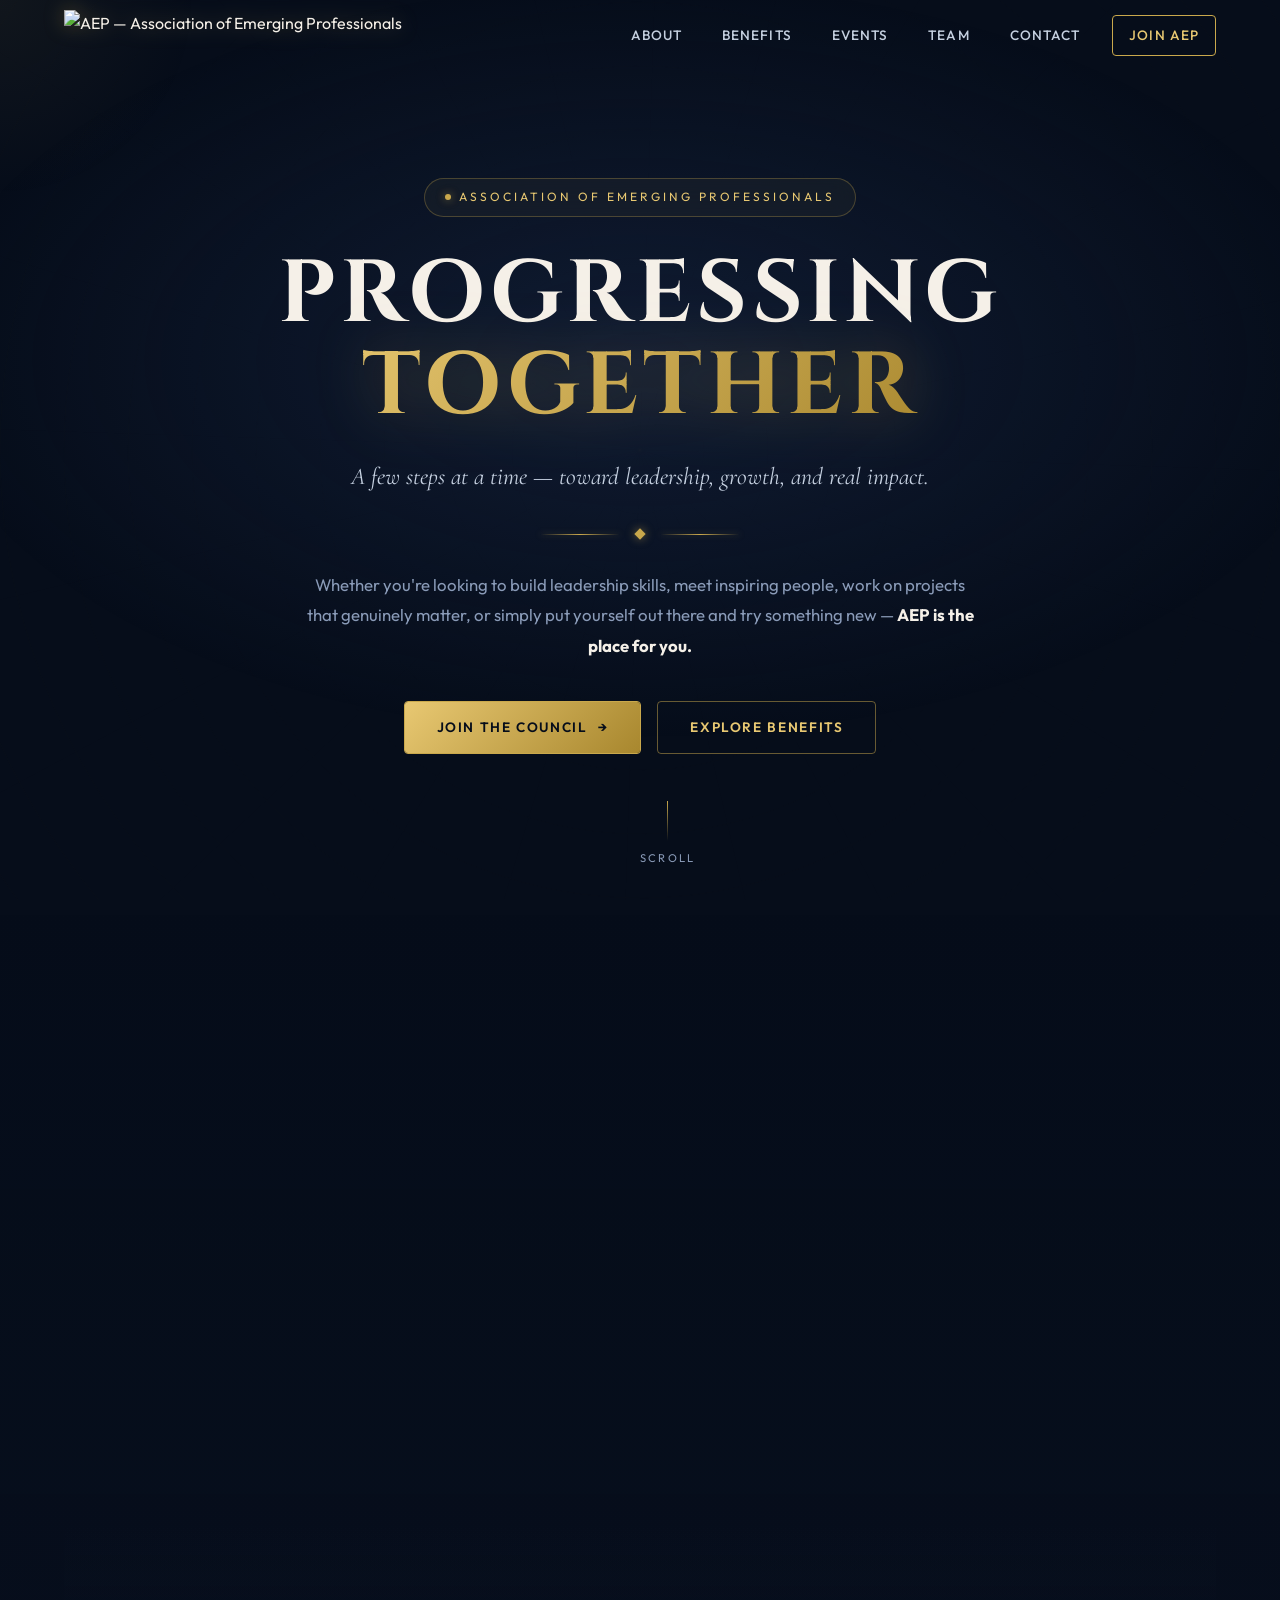
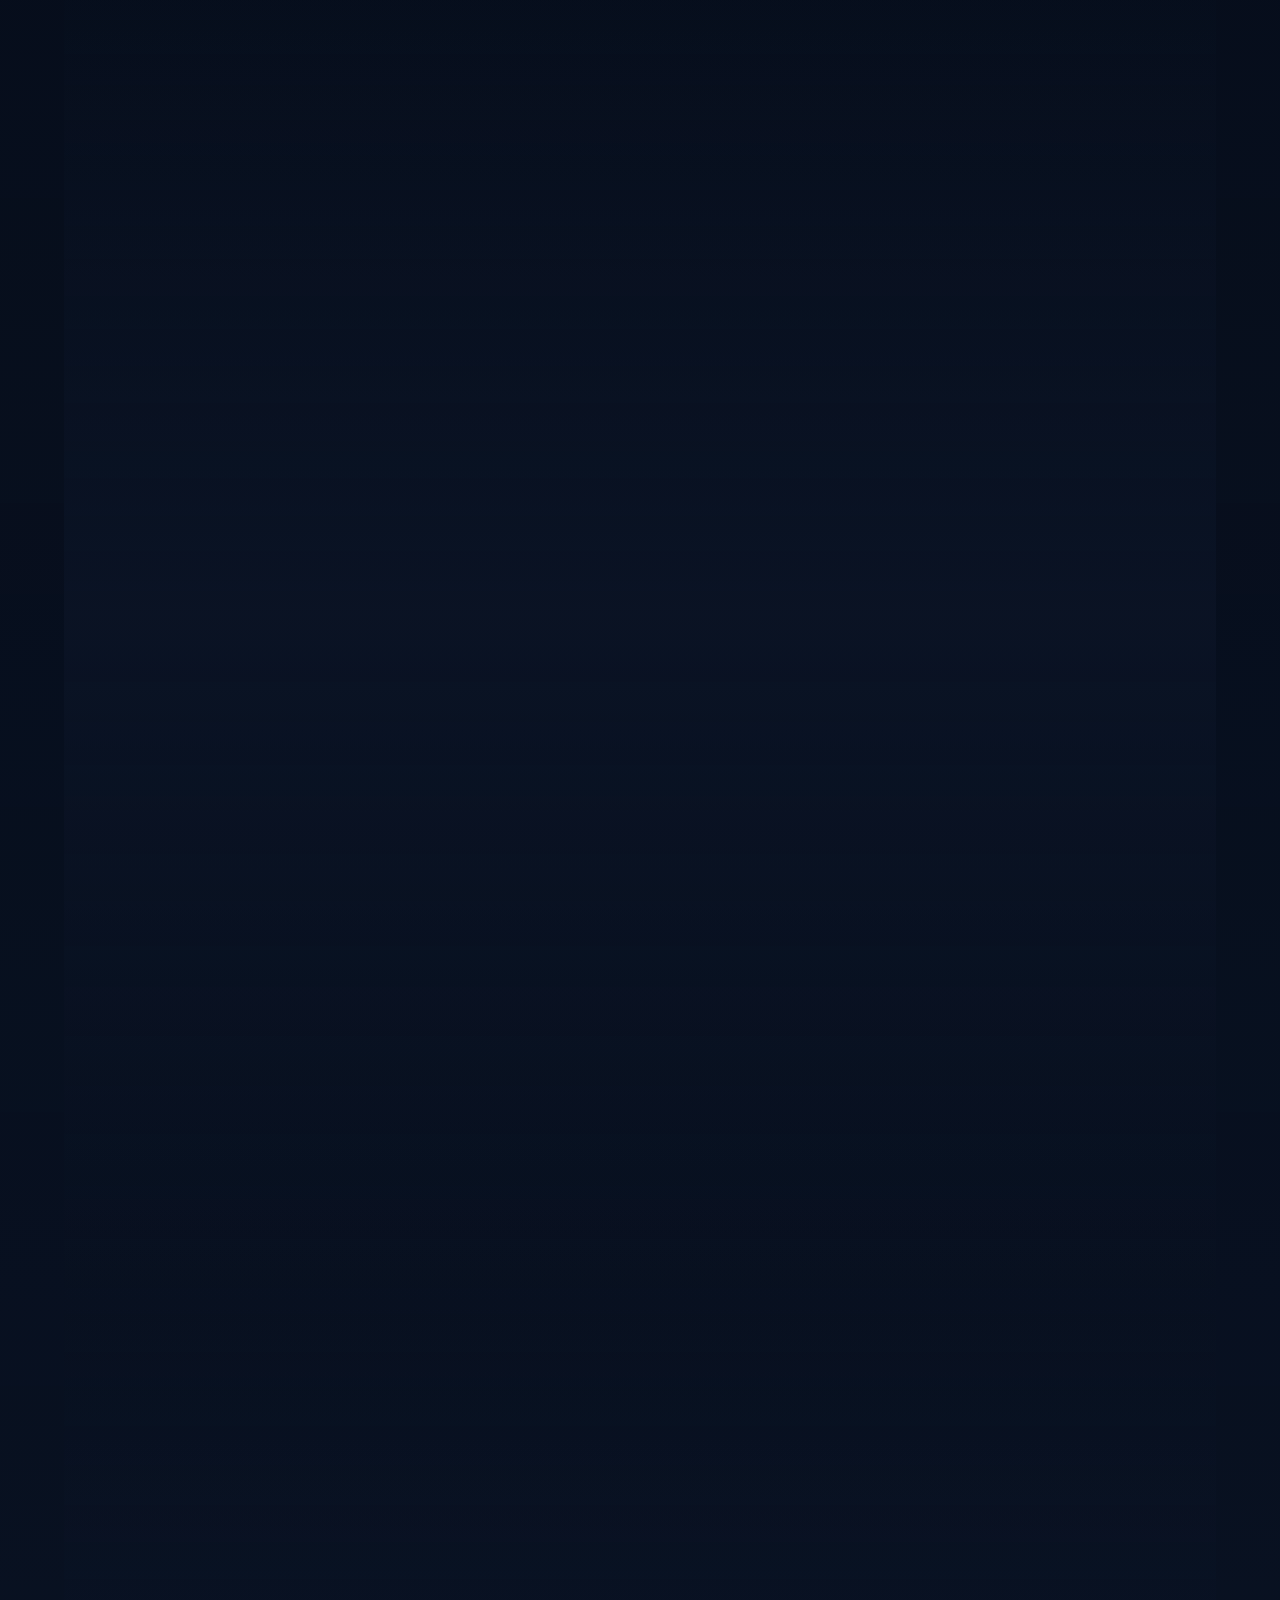
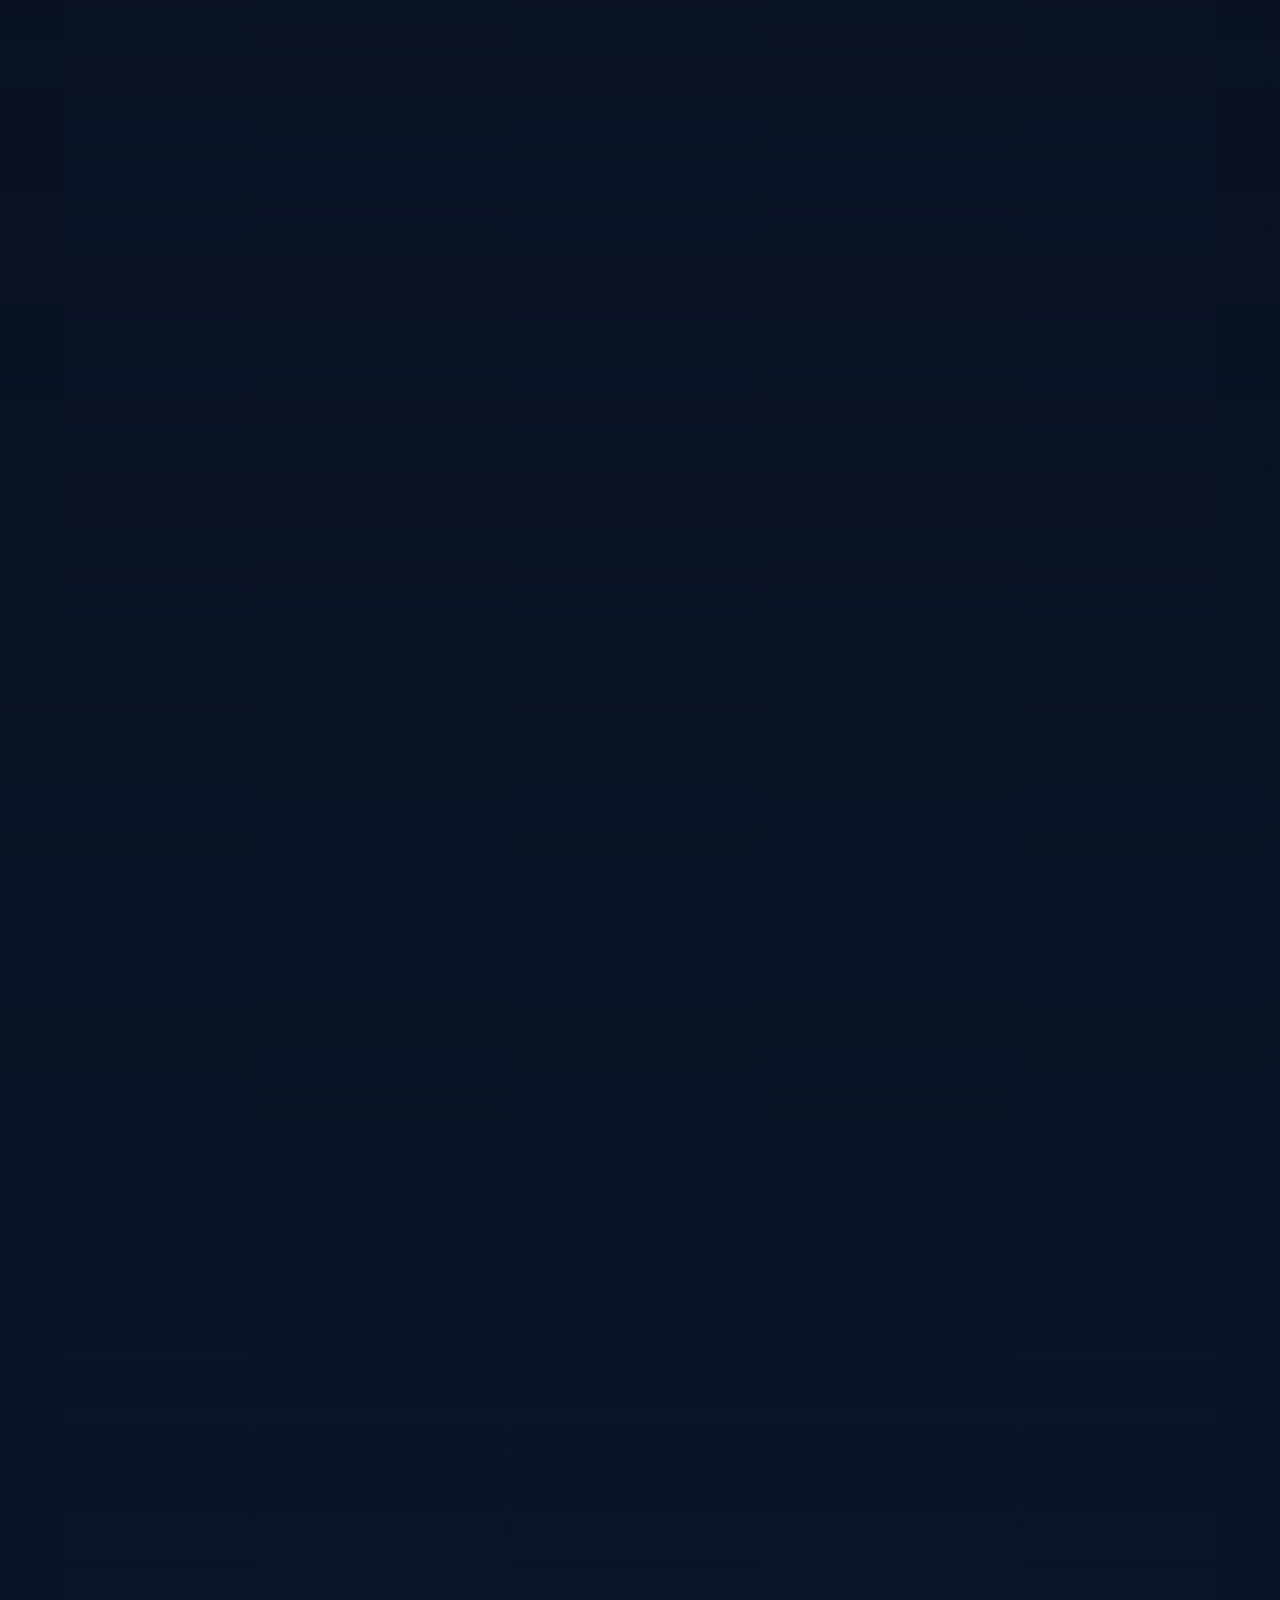
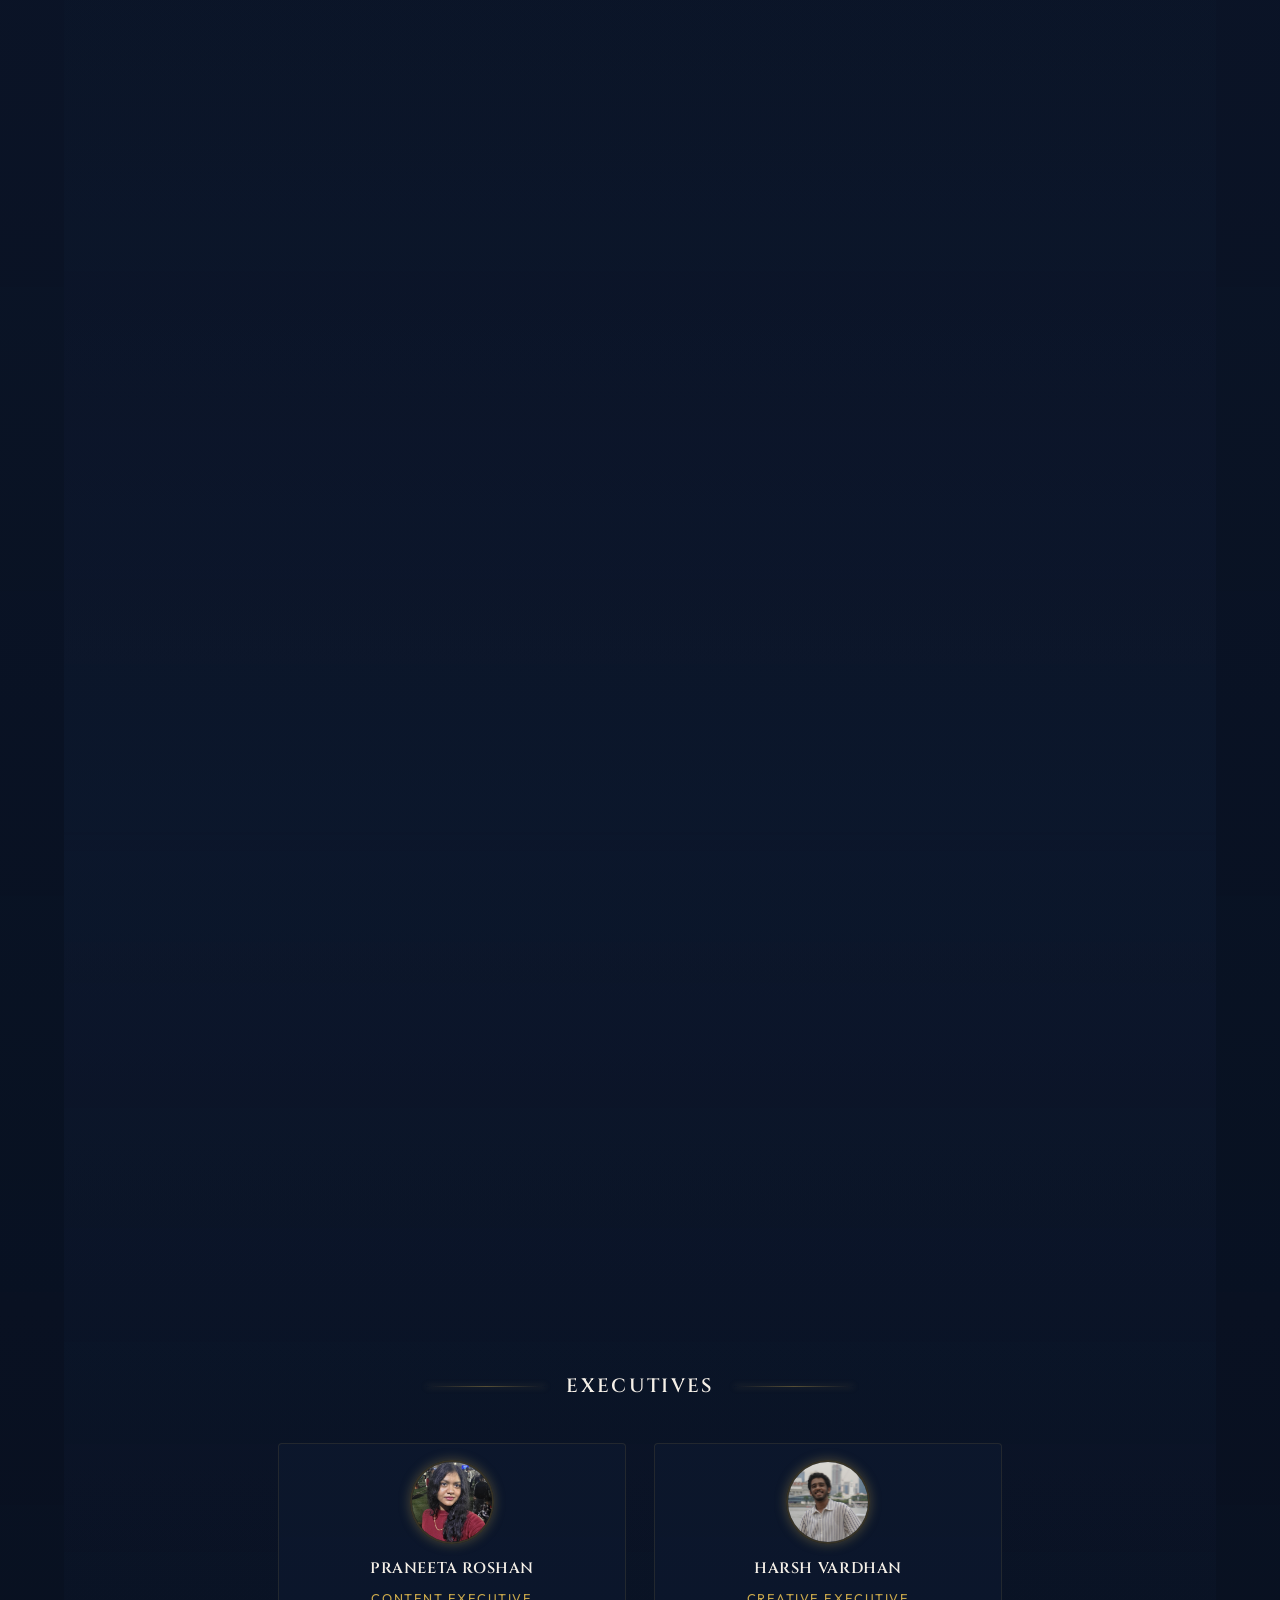
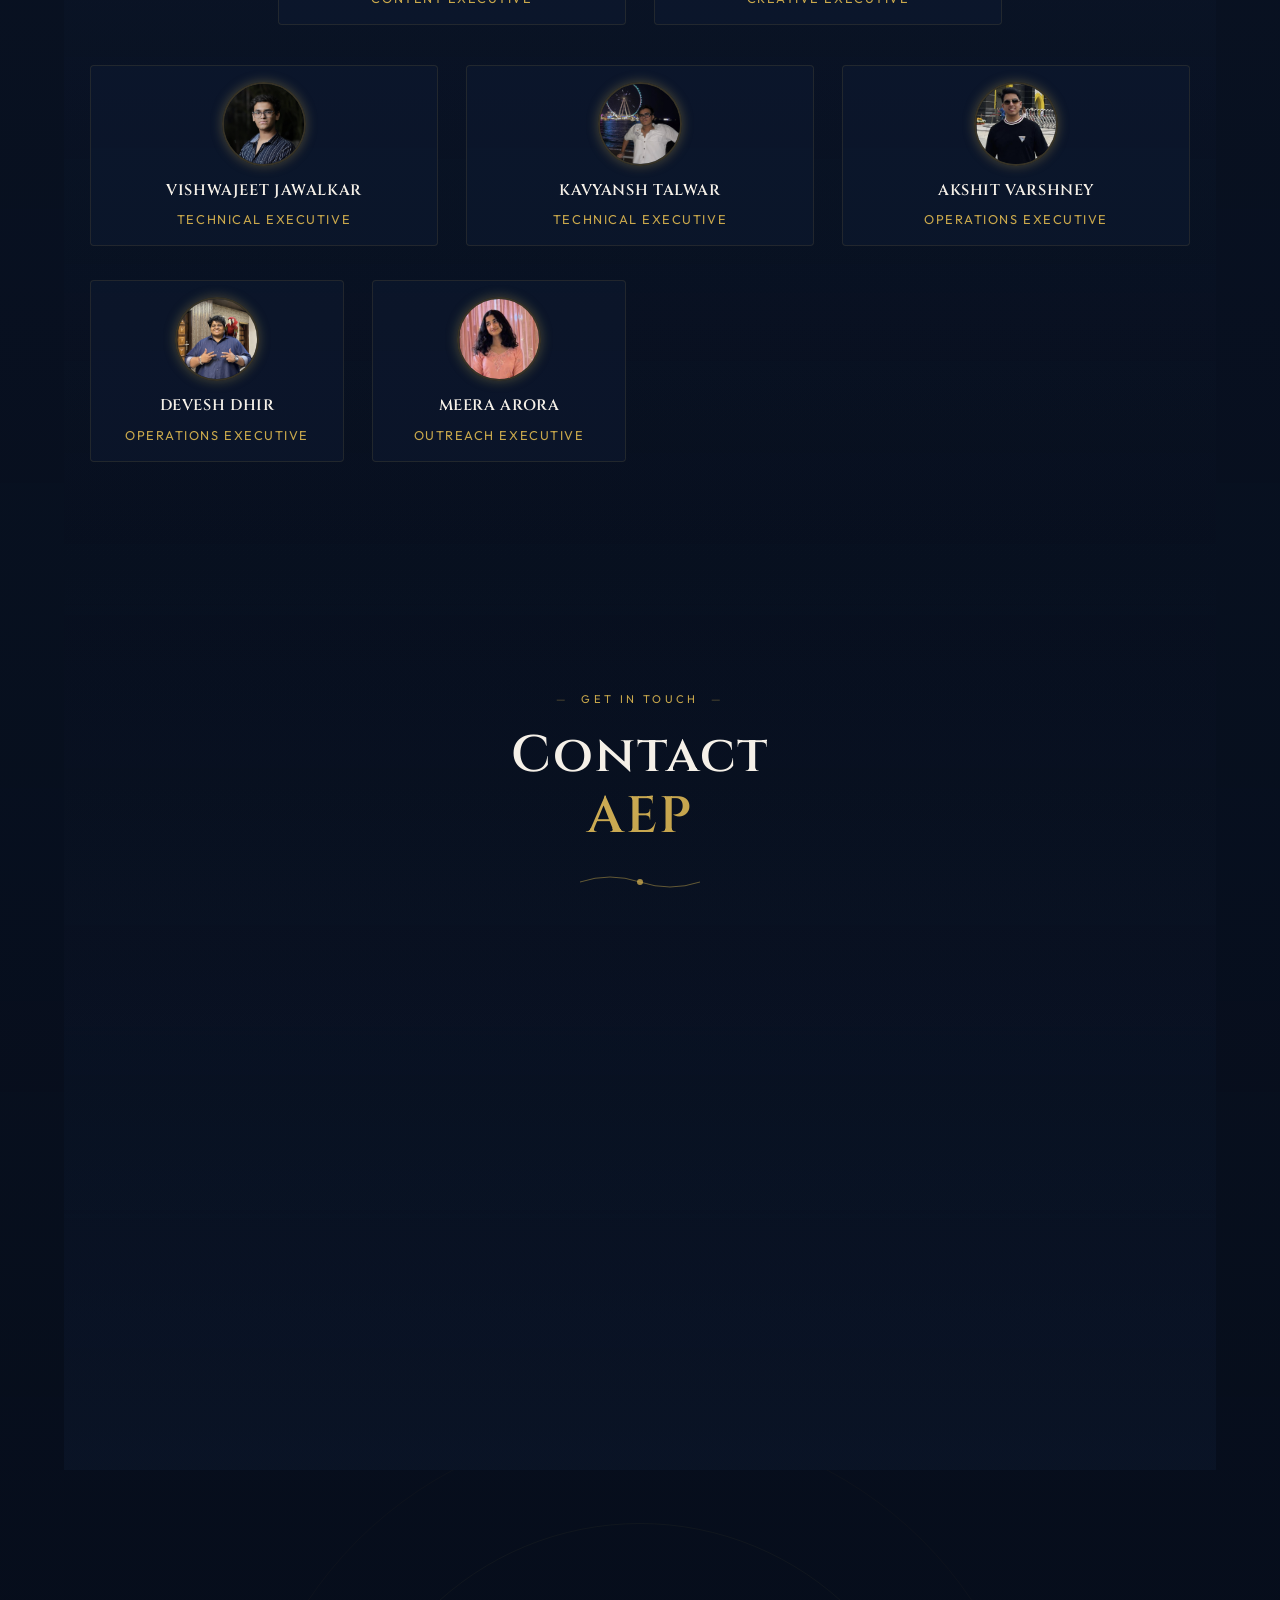
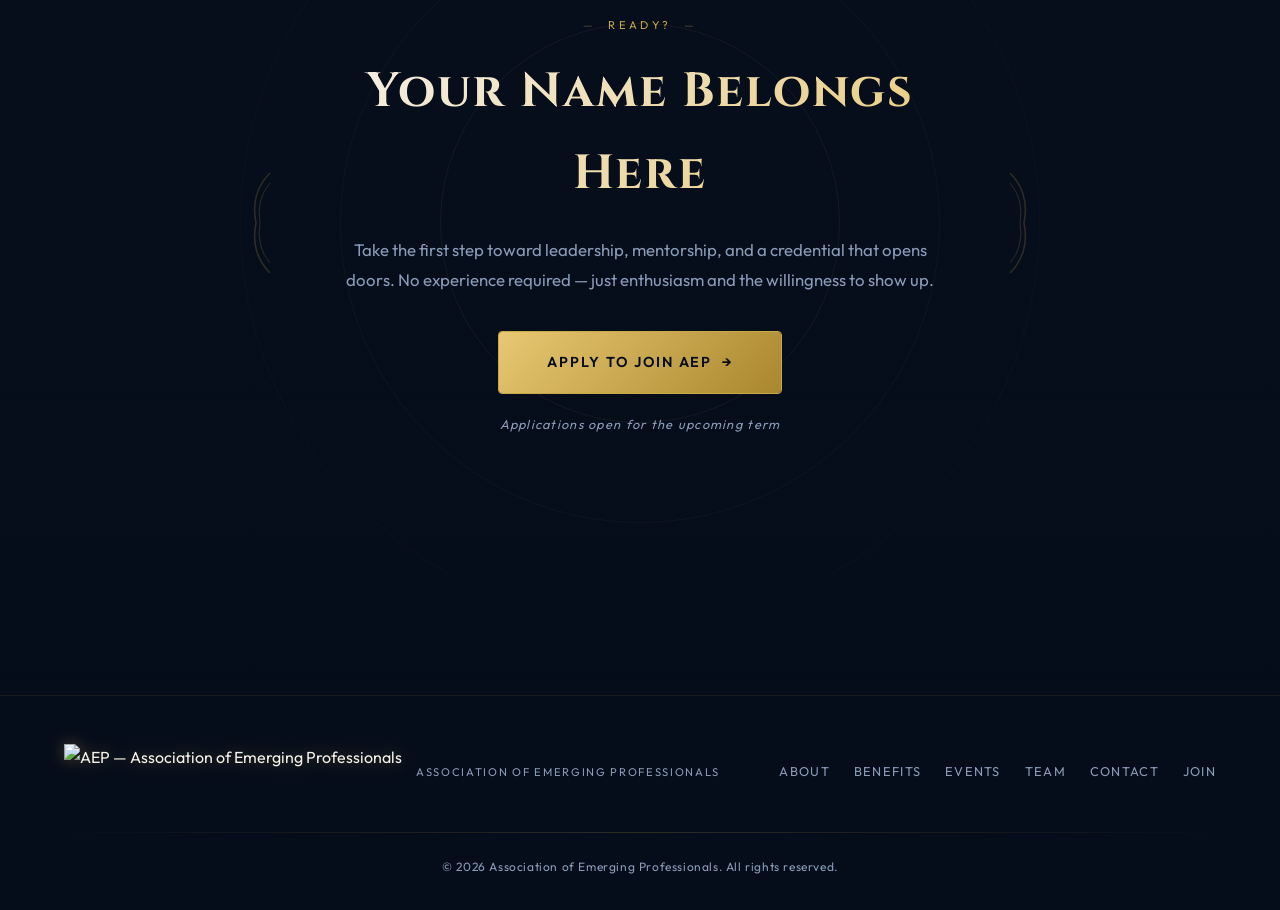
==== index.html @ a4b97f2a "updated" ====
<!DOCTYPE html>
<html lang="en">
<head>
    <meta charset="UTF-8">
    <meta name="viewport" content="width=device-width, initial-scale=1.0">
    <meta name="description" content="Association of Emerging Professionals — Build leadership, meet inspiring people, and grow with AEP.">
    <title>AEP | Association of Emerging Professionals</title>
    <link rel="preconnect" href="https://fonts.googleapis.com">
    <link rel="preconnect" href="https://fonts.gstatic.com" crossorigin>
    <link href="https://fonts.googleapis.com/css2?family=Cinzel:wght@400;600;700&family=Cormorant+Garamond:ital,wght@0,400;0,600;1,400&family=Outfit:wght@300;400;500;600&display=swap" rel="stylesheet">
    <link rel="stylesheet" href="style.css">
</head>
<body>

    <!-- Preloader -->
    <div class="preloader" id="preloader">
        <div class="preloader-inner">
            <div class="preloader-logo">
                <img src="assets/aep-logo.png" alt="AEP" class="preloader-logo-img">
            </div>
            <div class="preloader-bar"><div class="preloader-fill"></div></div>
            <p class="preloader-text">ASSOCIATION OF EMERGING PROFESSIONALS</p>
        </div>
    </div>

    <!-- Cursor glow -->
    <div class="cursor-glow" id="cursorGlow"></div>

    <!-- Geometric background canvas -->
    <canvas id="geoCanvas" class="geo-canvas" aria-hidden="true"></canvas>

    <!-- Navigation -->
    <header class="navbar" id="navbar">
        <div class="nav-container">
            <a href="#hero" class="nav-logo">
                <img src="assets/aep-logo.png" alt="AEP — Association of Emerging Professionals" class="logo-img">
            </a>
            <button class="nav-toggle" id="navToggle" aria-label="Toggle navigation">
                <span></span><span></span><span></span>
            </button>
            <nav class="nav-links" id="navLinks">
                <a href="#about" class="nav-link">About</a>
                <a href="#benefits" class="nav-link">Benefits</a>
                <a href="#events" class="nav-link">Events</a>
                <a href="#team" class="nav-link">Team</a>
                <a href="#contact" class="nav-link">Contact</a>
                <a href="#join" class="nav-link nav-cta">Join AEP</a>
            </nav>
        </div>
    </header>

    <main>

        <!-- Hero -->
        <section class="hero" id="hero">
            <div class="hero-content">
                <div class="hero-badge reveal">
                    <span class="badge-dot"></span>
                    Association of Emerging Professionals
                </div>
                <h1 class="hero-title reveal">
                    <span class="dual-text" data-text="PROGRESSING">PROGRESSING</span>
                    <span class="dual-text dual-text--gold" data-text="TOGETHER">TOGETHER</span>
                </h1>
                <p class="hero-subtitle reveal">A few steps at a time — toward leadership, growth, and real impact.</p>
                <div class="hero-divider reveal" aria-hidden="true">
                    <span class="divider-line"></span>
                    <span class="divider-diamond"></span>
                    <span class="divider-line"></span>
                </div>
                <p class="hero-desc reveal">
                    Whether you're looking to build leadership skills, meet inspiring people, work on projects that genuinely matter, or simply put yourself out there and try something new — <strong>AEP is the place for you.</strong>
                </p>
                <div class="hero-actions reveal">
                    <a href="#join" class="btn btn-primary btn-magnetic">
                        <span class="btn-bg"></span>
                        <span class="btn-text">Join the Council</span>
                        <span class="btn-icon">→</span>
                    </a>
                    <a href="#benefits" class="btn btn-outline btn-magnetic">
                        <span class="btn-bg"></span>
                        <span class="btn-text">Explore Benefits</span>
                    </a>
                </div>
            </div>
            <div class="hero-scroll reveal" aria-hidden="true">
                <div class="scroll-line"></div>
                <span>Scroll</span>
            </div>
        </section>

        <!-- About -->
        <section class="section about" id="about">
            <div class="container">
                <div class="section-header reveal">
                    <span class="section-tag">Who We Are</span>
                    <h2 class="section-title dual-heading">
                        <span>Advancing</span>
                        <span class="gold">Professional Growth</span>
                    </h2>
                    <div class="section-flourish" aria-hidden="true"></div>
                </div>
                <div class="about-grid">
                    <div class="about-card reveal">
                        <div class="card-glow"></div>
                        <div class="card-border"></div>
                        <div class="card-content">
                            <p>We welcome students of all strengths: leadership, communication, event management, content creation, social media, design, outreach, sponsorships, public speaking, or even the behind-the-scenes magic that holds it all together.</p>
                            <p class="highlight-text">There's a role here with your name on it.</p>
                        </div>
                    </div>
                    <div class="about-card about-card--accent reveal">
                        <div class="card-glow"></div>
                        <div class="card-border"></div>
                        <div class="card-content">
                            <div class="quote-mark" aria-hidden="true">"</div>
                            <p>And if you're worried about experience? <em>Please don't be.</em> AEP is just as much about learning and growing as it is about contributing.</p>
                            <p>What we truly value is your <strong>enthusiasm</strong>, your <strong>initiative</strong>, your <strong>fresh perspective</strong>, and your <strong>willingness to show up</strong>.</p>
                        </div>
                    </div>
                </div>

        <!-- Benefits -->
        <section class="section benefits" id="benefits">
            <div class="container">
                <div class="section-header reveal">
                    <span class="section-tag">What You Get</span>
                    <h2 class="section-title dual-heading">
                        <span>Being Part of AEP</span>
                        <span class="gold">Gets You</span>
                    </h2>
                    <div class="section-flourish" aria-hidden="true"></div>
                </div>
                <div class="benefits-grid">

                    <article class="benefit-card reveal" data-tilt>
                        <div class="benefit-icon">🏅</div>
                        <div class="benefit-number">01</div>
                        <h3 class="benefit-title">A Guaranteed Letter of Recommendation</h3>
                        <p class="benefit-desc">Complete your term and walk away with a powerful LOR from Dr. Sartaj &amp; Dr. Darshita — a meaningful credential for job applications, internships, or graduate school.</p>
                        <div class="benefit-glow"></div>
                    </article>

                    <article class="benefit-card reveal" data-tilt>
                        <div class="benefit-icon">🎓</div>
                        <div class="benefit-number">02</div>
                        <h3 class="benefit-title">Personal Mentorship from Management Professors</h3>
                        <p class="benefit-desc">Get real, one-on-one guidance from faculty who are genuinely invested in your personal and professional growth — not just your grades.</p>
                        <div class="benefit-glow"></div>
                    </article>

                    <article class="benefit-card reveal" data-tilt>
                        <div class="benefit-icon">🤝</div>
                        <div class="benefit-number">03</div>
                        <h3 class="benefit-title">Exclusive Access to Industry Professionals</h3>
                        <p class="benefit-desc">As a council member, you'll learn directly from industry leaders through talks, sessions, and hands-on collaborations that go far beyond anything a lecture hall can offer.</p>
                        <div class="benefit-glow"></div>
                    </article>

                    <article class="benefit-card reveal" data-tilt>
                        <div class="benefit-icon">🚪</div>
                        <div class="benefit-number">04</div>
                        <h3 class="benefit-title">Connections That Open Real Doors</h3>
                        <p class="benefit-desc">Build authentic relationships with professionals, entrepreneurs, and changemakers who can help shape — and accelerate — your career journey.</p>
                        <div class="benefit-glow"></div>
                    </article>

                </div>

                <!-- More benefits -->
                <div class="more-benefits reveal">
                    <div class="more-benefits-header">
                        <span class="more-star">🌟</span>
                        <h3>And so much more, including:</h3>
                    </div>
                    <ul class="more-list">
                        <li class="more-item reveal">
                            <span class="more-bullet"></span>
                            Working alongside a passionate, driven team
                        </li>
                        <li class="more-item reveal">
                            <span class="more-bullet"></span>
                            Planning events and initiatives with real, lasting impact
                        </li>
                        <li class="more-item reveal">
                            <span class="more-bullet"></span>
                            Developing leadership, communication, and networking skills
                        </li>
                        <li class="more-item reveal">
                            <span class="more-bullet"></span>
                            Gaining experience that sets you apart, on every résumé and in every room
                        </li>
                    </ul>
                </div>
            </div>
        </section>

        <!-- Events -->
        <section class="section events" id="events">
            <div class="container">
                <div class="section-header reveal">
                    <span class="section-tag">What We Do</span>
                    <h2 class="section-title dual-heading">
                        <span>Our</span>
                        <span class="gold">Events</span>
                    </h2>
                    <div class="section-flourish" aria-hidden="true"></div>
                    <p class="section-desc">Some of our latest endeavors and what's coming next.</p>
                </div>

                <!-- Upcoming Events -->
                <div class="events-block events-block--upcoming reveal">
                    <h3 class="events-subtitle events-subtitle--upcoming">
                        <span class="events-subtitle-line"></span>
                        Upcoming Events
                        <span class="events-subtitle-line"></span>
                    </h3>
                    <div class="events-grid">
                        <article class="event-card event-card--upcoming reveal" data-tilt>
                            <div class="event-badge">Upcoming</div>
                            <div class="event-media">
                                <div class="event-placeholder">
                                    <span class="event-placeholder-icon">◇</span>
                                    <span>Event Image</span>
                                </div>
                            </div>
                            <h4 class="event-title">Event Name Here</h4>
                            <div class="event-glow"></div>
                        </article>
                        <article class="event-card event-card--upcoming reveal" data-tilt>
                            <div class="event-badge">Upcoming</div>
                            <div class="event-media">
                                <div class="event-placeholder">
                                    <span class="event-placeholder-icon">◇</span>
                                    <span>Event Image</span>
                                </div>
                            </div>
                            <h4 class="event-title">Event Name Here</h4>
                            <div class="event-glow"></div>
                        </article>
                        <article class="event-card event-card--upcoming reveal" data-tilt>
                            <div class="event-badge">Upcoming</div>
                            <div class="event-media">
                                <div class="event-placeholder">
                                    <span class="event-placeholder-icon">◇</span>
                                    <span>Event Image</span>
                                </div>
                            </div>
                            <h4 class="event-title">Event Name Here</h4>
                            <div class="event-glow"></div>
                        </article>
                    </div>
                </div>
            </div>
        </section>

        <!-- Recent Events -->
                <div class="events-block reveal">
                    <h3 class="events-subtitle">
                        <span class="events-subtitle-line"></span>
                        Recent Events
                        <span class="events-subtitle-line"></span>
                    </h3>
                    <div class="events-grid">
                        <article class="event-card reveal" data-tilt>
                            <div class="event-media">
                                <!-- Add image: <img src="assets/events/recent-1.jpg" alt="Event Name"> -->
                                <div class="event-placeholder">
                                    <span class="event-placeholder-icon">◇</span>
                                    <span>Event Image</span>
                                </div>
                            </div>
                            <h4 class="event-title">Event Name Here</h4>
                            <div class="event-glow"></div>
                        </article>
                        <article class="event-card reveal" data-tilt>
                            <div class="event-media">
                                <div class="event-placeholder">
                                    <span class="event-placeholder-icon">◇</span>
                                    <span>Event Image</span>
                                </div>
                            </div>
                            <h4 class="event-title">Event Name Here</h4>
                            <div class="event-glow"></div>
                        </article>
                        <article class="event-card reveal" data-tilt>
                            <div class="event-media">
                                <div class="event-placeholder">
                                    <span class="event-placeholder-icon">◇</span>
                                    <span>Event Image</span>
                                </div>
                            </div>
                            <h4 class="event-title">Event Name Here</h4>
                            <div class="event-glow"></div>
                        </article>
                    </div>
                </div>

        <!-- Team -->
        <section class="section team" id="team">
            <div class="container">
                <div class="section-header reveal">
                    <span class="section-tag">The People</span>
                    <h2 class="section-title dual-heading">
                        <span>Our</span>
                        <span class="gold">Team</span>
                    </h2>
                    <div class="section-flourish" aria-hidden="true"></div>
                </div>

                <!-- Mentors -->
                <div class="team-block reveal">
                    <h3 class="team-subtitle">
                        <span class="team-subtitle-line"></span>
                        Mentors
                        <span class="team-subtitle-line"></span>
                    </h3>
                    <div class="team-mentors-grid">
                        <article class="team-card team-card--mentor reveal" data-tilt>
                            <div class="team-photo-ring">
                                <div class="team-photo">
                                    <img src="assets/mentor-1.png">
                                </div>
                            </div>
                            <h4 class="team-name">Dr. Sartaj Rather Rasool</h4>
                            <p class="team-role">FIC</p>
                            <div class="team-glow"></div>
                        </article>
                        <article class="team-card team-card--mentor reveal" data-tilt>
                            <div class="team-photo-ring">
                                <div class="team-photo">               
                                    <img src="assets/mentor-2.png">
                                </div>
                            </div>
                            <h4 class="team-name">Dr. Darshita Fulara Gunwant</h4>
                            <p class="team-role">CO-FIC</p>
                            <div class="team-glow"></div>
                        </article>
                        <article class="team-card team-card--mentor reveal" data-tilt>
                            <div class="team-photo-ring">
                                <div class="team-photo">
                                    <img src="assets/mentor-3.png">
                                </div>
                            </div>
                            <h4 class="team-name">Dr. Asgar Ali</h4>
                            <p class="team-role">Mentor</p>
                            <div class="team-glow"></div>
                        </article>
                    </div>
                </div>

                <!-- Council -->
                <div class="team-block team-block--council reveal">
                    <h3 class="team-subtitle team-subtitle--council">
                        <span class="team-subtitle-line"></span>
                        Core Council
                        <span class="team-subtitle-line"></span>
                    </h3>
                    <div class="team-grid">
                        <article class="team-card reveal" data-tilt>
                            <div class="team-photo team-photo--member">
                                <div class="team-photo-placeholder">
                                    <img src="assets/core.1.png">
                                </div>
                            </div>
                            <h4 class="team-name">VARUN ABROL</h4>
                            <p class="team-role">PRESIDENT</p>
                            <div class="team-glow"></div>
                        </article>
                        <article class="team-card reveal" data-tilt>
                            <div class="team-photo team-photo--member">
                                <div class="team-photo-placeholder">
                                    <img src="assets/core.2.png">
                                </div>
                            </div>
                            <h4 class="team-name">SAHIL GUGLANI</h4>
                            <p class="team-role">VICE PRESIDENT</p>
                            <div class="team-glow"></div>
                        </article>
                        <article class="team-card reveal" data-tilt>
                            <div class="team-photo team-photo--member">
                                <div class="team-photo-placeholder">
                                    <img src="assets/core.3.png">
                                </div>
                            </div>
                            <h4 class="team-name">NIRALI SHARMA</h4>
                            <p class="team-role">GENERAL SECRETARY</p>
                            <div class="team-glow"></div>
                        </article>
                        <article class="team-card reveal" data-tilt>
                            <div class="team-photo team-photo--member">
                                <div class="team-photo-placeholder">
                                    <img src="assets/core.4.png">
                                </div>
                            </div>
                            <h4 class="team-name">KAVYA SHAH</h4>
                            <p class="team-role">TREASURER</p>
                            <div class="team-glow"></div>
                        </article>
                    </div>
                </div>

                <!-- Department Heads -->
                <div class="team-block team-block--department-heads reveal">
                    <h3 class="team-subtitle team-subtitle--council">
                        <span class="team-subtitle-line"></span>
                        Department Heads
                        <span class="team-subtitle-line"></span>
                    </h3>
                    <div class="team-grid">
                        <article class="team-card reveal" data-tilt>
                            <div class="team-photo team-photo--member">
                                <div class="team-photo-placeholder"><img src="assets/core.5.png"></div>
                            </div>
                            <h4 class="team-name">KOKKU SAI SRAVANT</h4>
                            <p class="team-role">MARKETING HEAD</p>
                            <div class="team-glow"></div>
                        </article>
                        <article class="team-card reveal" data-tilt>
                            <div class="team-photo team-photo--member">
                                <div class="team-photo-placeholder"><img src="assets/ex.3.png"></div>
                            </div>
                            <h4 class="team-name">SHASWAT PATHAK</h4>
                            <p class="team-role">TECHNICAL Head</p>
                            <div class="team-glow"></div>
                        </article>
                        <article class="team-card reveal" data-tilt>
                            <div class="team-photo team-photo--member">
                                <div class="team-photo-placeholder"><img src="assets/core.7.png"></div>
                            </div>
                            <h4 class="team-name">KATLYN LINSEY</h4>
                            <p class="team-role">CREATIVE HEAD</p>
                            <div class="team-glow"></div>
                        </article>
                        <article class="team-card reveal" data-tilt>
                            <div class="team-photo team-photo--member">
                                <div class="team-photo-placeholder"><img src="assets/core.6.png"></div>
                            </div>
                            <h4 class="team-name">Harsh DHANKAR</h4>
                            <p class="team-role">CONTENT HEAD</p>
                            <div class="team-glow"></div>
                        </article>
                        <article class="team-card reveal" data-tilt>
                            <div class="team-photo team-photo--member">
                                <div class="team-photo-placeholder"><img src="assets/ex.6.png"></div>
                            </div>
                            <h4 class="team-name">ANGAD SINGH</h4>
                            <p class="team-role">OPERATIONS HEAD</p>
                            <div class="team-glow"></div>
                        </article>
                    </div>
                </div>

                <!-- Executives -->
                <div class="team-block team-block--executives reveal">
                    <h3 class="team-subtitle team-subtitle--council">
                        <span class="team-subtitle-line"></span>
                        Executives
                        <span class="team-subtitle-line"></span>
                    </h3>
                    <div class="team-grid">
                        <article class="team-card reveal" data-tilt>
                            <div class="team-photo team-photo--member">
                                <div class="team-photo-placeholder"><img src="assets/ex.1.png"></div>
                            </div>
                            <h4 class="team-name">PRANEETA ROSHAN</h4>
                            <p class="team-role">CONTENT EXECUTIVE</p>
                            <div class="team-glow"></div>
                        </article>
                        <article class="team-card reveal" data-tilt>
                            <div class="team-photo team-photo--member">
                                <div class="team-photo-placeholder"><img src="assets/ex.2.png"></div>
                            </div>
                            <h4 class="team-name">HARSH VARDHAN</h4>
                            <p class="team-role">CREATIVE EXECUTIVE</p>
                            <div class="team-glow"></div>
                        </article>
                        <article class="team-card reveal" data-tilt>
                            <div class="team-photo team-photo--member">
                                <div class="team-photo-placeholder"><img src="assets/ex.4.png"></div>
                            </div>
                            <h4 class="team-name">VISHWAJEET JAWALKAR</h4>
                            <p class="team-role">TECHNICAL EXECUTIVE</p>
                            <div class="team-glow"></div>
                        </article>
                        <article class="team-card reveal" data-tilt>
                            <div class="team-photo team-photo--member">
                                <div class="team-photo-placeholder"><img src="assets/ex.5.png"></div>
                            </div>
                            <h4 class="team-name">KAVYANSH TALWAR</h4>
                            <p class="team-role">TECHNICAL EXECUTIVE</p>
                            <div class="team-glow"></div>
                        </article>
                        <article class="team-card reveal" data-tilt>
                            <div class="team-photo team-photo--member">
                                <div class="team-photo-placeholder"><img src="assets/ex.7.png"></div>
                            </div>
                            <h4 class="team-name">AKSHIT VARSHNEY</h4>
                            <p class="team-role">OPERATIONS EXECUTIVE</p>
                            <div class="team-glow"></div>
                        </article>
                        <article class="team-card reveal" data-tilt>
                            <div class="team-photo team-photo--member">
                                <div class="team-photo-placeholder"><img src="assets/ex.8.png"></div>
                            </div>
                            <h4 class="team-name">DEVESH DHIR</h4>
                            <p class="team-role">OPERATIONS EXECUTIVE</p>
                            <div class="team-glow"></div>
                        </article>
                        <article class="team-card reveal" data-tilt>
                            <div class="team-photo team-photo--member">
                                <div class="team-photo-placeholder"><img src="assets/ex.9.png"></div>
                            </div>
                            <h4 class="team-name">MEERA ARORA</h4>
                            <p class="team-role">OUTREACH EXECUTIVE</p>
                            <div class="team-glow"></div>
                        </article>
                    </div>
                </div>
            </div>
        </section>

        <!-- Contact -->
        <section class="section contact" id="contact">
            <div class="container">
                <div class="section-header reveal">
                    <span class="section-tag">Get in Touch</span>
                    <h2 class="section-title dual-heading">
                        <span>Contact</span>
                        <span class="gold">AEP</span>
                    </h2>
                    <div class="section-flourish" aria-hidden="true"></div>
                </div>
                <div class="contact-card reveal">
                    <div class="contact-glow"></div>
                    <div class="contact-icon" aria-hidden="true">✉</div>
                    <p class="contact-label">Reach us at</p>
                    <a href="mailto:aep@dubai.bits-pilani.ac.in" class="contact-email">aep@dubai.bits-pilani.ac.in</a>
                    <p class="contact-note">Questions about joining, events, or collaborations — we'd love to hear from you.</p>
                    <a href="mailto:aep@dubai.bits-pilani.ac.in" class="btn btn-outline btn-magnetic contact-btn">
                        <span class="btn-bg"></span>
                        <span class="btn-text">Send an Email</span>
                    </a>
                </div>
            </div>
        </section>

        <!-- Join CTA -->
        <section class="section join" id="join">
            <div class="join-bg" aria-hidden="true">
                <div class="join-ring join-ring--1"></div>
                <div class="join-ring join-ring--2"></div>
                <div class="join-ring join-ring--3"></div>
            </div>
            <div class="container">
                <div class="join-content reveal">
                    <div class="join-laurel join-laurel--left" aria-hidden="true"></div>
                    <div class="join-inner">
                        <span class="section-tag">Ready?</span>
                        <h2 class="join-title">Your Name Belongs Here</h2>
                        <p class="join-desc">Take the first step toward leadership, mentorship, and a credential that opens doors. No experience required — just enthusiasm and the willingness to show up.</p>
                        <a href="mailto:aep@dubai.bits-pilani.ac.in" class="btn btn-primary btn-lg btn-magnetic btn-popup">
                            <span class="btn-bg"></span>
                            <span class="btn-text">Apply to Join AEP</span>
                            <span class="btn-icon">→</span>
                        </a>
                        <p class="join-note">Applications open for the upcoming term</p>
                    </div>
                    <div class="join-laurel join-laurel--right" aria-hidden="true"></div>
                </div>
            </div>
        </section>

    </main>

    <!-- Footer-->
    <footer class="footer">
        <div class="container">
            <div class="footer-top">
                <div class="footer-brand">
                    <img src="assets/aep-logo.png" alt="AEP — Association of Emerging Professionals" class="footer-logo-img">
                    <div class="footer-full">Association of Emerging Professionals</div>
                </div>
                <nav class="footer-nav">
                    <a href="#about">About</a>
                    <a href="#benefits">Benefits</a>
                    <a href="#events">Events</a>
                    <a href="#team">Team</a>
                    <a href="#contact">Contact</a>
                    <a href="#join">Join</a>
                </nav>
            </div>
            <div class="footer-divider" aria-hidden="true"></div>
            <p class="footer-copy">&copy; 2026 Association of Emerging Professionals. All rights reserved.</p>
        </div>
    </footer>

    <script src="script.js"></script>
</body>
</html>
---- style.css ----
:root {
    --navy-900: #060D1A;
    --navy-800: #0B1426;
    --navy-700: #0F1B33;
    --navy-600: #1A2A4A;
    --navy-500: #243B6B;
    --navy-tie: #1A3A6B;

    --gold-400: #E8C872;
    --gold-500: #C9A84C;
    --gold-600: #A8872E;
    --gold-glow: rgba(201, 168, 76, 0.35);
    --gold-glow-strong: rgba(201, 168, 76, 0.6);

    --cream: #F5F0E8;
    --text-muted: #8A9BB8;
    --text-light: #C5D0E0;

    --font-display: 'Cinzel', serif;
    --font-serif: 'Cormorant Garamond', serif;
    --font-body: 'Outfit', sans-serif;

    --nav-height: 72px;
    --transition-smooth: cubic-bezier(0.4, 0, 0.2, 1);
    --transition-spring: cubic-bezier(0.34, 1.56, 0.64, 1);
    --transition-heavy: cubic-bezier(0.77, 0, 0.175, 1);
}

*, *::before, *::after {
    box-sizing: border-box;
    margin: 0;
    padding: 0;
}

html {
    scroll-behavior: smooth;
    font-size: 16px;
}

body {
    font-family: var(--font-body);
    background: var(--navy-900);
    color: var(--cream);
    line-height: 1.7;
    overflow-x: hidden;
    -webkit-font-smoothing: antialiased;
}

::selection {
    background: var(--gold-500);
    color: var(--navy-900);
}


.preloader {
    position: fixed;
    inset: 0;
    z-index: 9999;
    background: var(--navy-900);
    display: flex;
    align-items: center;
    justify-content: center;
    transition: opacity 0.8s var(--transition-heavy), visibility 0.8s;
}

.preloader.hidden {
    opacity: 0;
    visibility: hidden;
    pointer-events: none;
}

.preloader-inner {
    text-align: center;
}

.preloader-logo-img {
    width: auto;
    height: 120px;
    display: block;
    margin: 0 auto;
    object-fit: contain;
    animation: logoPulse 2s ease-in-out infinite;
    filter: drop-shadow(0 0 20px var(--gold-glow-strong));
}

.preloader-bar {
    width: 200px;
    height: 2px;
    background: var(--navy-600);
    margin: 24px auto 16px;
    border-radius: 2px;
    overflow: hidden;
}

.preloader-fill {
    height: 100%;
    width: 0%;
    background: linear-gradient(90deg, var(--gold-600), var(--gold-400));
    animation: loadBar 1.8s var(--transition-heavy) forwards;
    box-shadow: 0 0 12px var(--gold-glow-strong);
}

.preloader-text {
    font-family: var(--font-display);
    font-size: 0.65rem;
    letter-spacing: 0.35em;
    color: var(--text-muted);
    text-transform: uppercase;
}

@keyframes loadBar {
    to { width: 100%; }
}

@keyframes logoPulse {
    0%, 100% { transform: scale(1); filter: drop-shadow(0 0 20px var(--gold-glow)); }
    50% { transform: scale(1.05); filter: drop-shadow(0 0 35px var(--gold-glow-strong)); }
}

/* ---- Cursor Glow ---- */
.cursor-glow {
    position: fixed;
    width: 400px;
    height: 400px;
    border-radius: 50%;
    background: radial-gradient(circle, rgba(201, 168, 76, 0.06) 0%, transparent 70%);
    pointer-events: none;
    z-index: 1;
    transform: translate(-50%, -50%);
    transition: opacity 0.3s;
    opacity: 0;
}

body.cursor-active .cursor-glow {
    opacity: 1;
}


.geo-canvas {
    position: fixed;
    inset: 0;
    z-index: 0;
    pointer-events: none;
    opacity: 0.4;
}


.navbar {
    position: fixed;
    top: 0;
    left: 0;
    right: 0;
    z-index: 100;
    height: var(--nav-height);
    transition: background 0.5s var(--transition-smooth),
                backdrop-filter 0.5s,
                box-shadow 0.5s,
                border-color 0.5s;
    border-bottom: 1px solid transparent;
}

.navbar.scrolled {
    background: rgba(6, 13, 26, 0.85);
    backdrop-filter: blur(20px);
    -webkit-backdrop-filter: blur(20px);
    border-bottom-color: rgba(201, 168, 76, 0.15);
    box-shadow: 0 4px 30px rgba(0, 0, 0, 0.3);
}

.nav-container {
    max-width: 1200px;
    margin: 0 auto;
    padding: 0 24px;
    height: 100%;
    display: flex;
    align-items: center;
    justify-content: space-between;
}

.nav-logo {
    display: flex;
    align-items: center;
    gap: 10px;
    text-decoration: none;
    color: var(--cream);
}

.logo-img {
    height: 52px;
    width: auto;
    display: block;
    object-fit: contain;
    filter: drop-shadow(0 0 10px var(--gold-glow));
    transition: transform 0.4s var(--transition-spring);
}

.nav-logo:hover .logo-img {
    transform: scale(1.05);
}

.nav-links {
    display: flex;
    align-items: center;
    gap: 8px;
    list-style: none;
}

.nav-link {
    font-family: var(--font-body);
    font-size: 0.85rem;
    font-weight: 500;
    letter-spacing: 0.08em;
    text-transform: uppercase;
    text-decoration: none;
    color: var(--text-light);
    padding: 8px 16px;
    border-radius: 4px;
    position: relative;
    transition: color 0.3s;
}

.nav-link::after {
    content: '';
    position: absolute;
    bottom: 4px;
    left: 50%;
    width: 0;
    height: 1px;
    background: var(--gold-500);
    transition: width 0.4s var(--transition-smooth), left 0.4s;
    box-shadow: 0 0 6px var(--gold-glow);
}

.nav-link:hover,
.nav-link.active {
    color: var(--gold-400);
}

.nav-link:hover::after,
.nav-link.active::after {
    width: 60%;
    left: 20%;
}

.nav-cta {
    background: transparent;
    border: 1px solid var(--gold-500);
    color: var(--gold-400) !important;
    margin-left: 8px;
    transition: background 0.4s, color 0.4s, box-shadow 0.4s, transform 0.3s var(--transition-spring);
}

.nav-cta:hover {
    background: var(--gold-500);
    color: var(--navy-900) !important;
    box-shadow: 0 0 20px var(--gold-glow-strong);
    transform: translateY(-2px);
}

.nav-cta::after { display: none; }

.nav-toggle {
    display: none;
    flex-direction: column;
    gap: 5px;
    background: none;
    border: none;
    cursor: pointer;
    padding: 8px;
}

.nav-toggle span {
    display: block;
    width: 24px;
    height: 2px;
    background: var(--gold-500);
    transition: transform 0.3s, opacity 0.3s;
    box-shadow: 0 0 4px var(--gold-glow);
}

.nav-toggle.open span:nth-child(1) { transform: translateY(7px) rotate(45deg); }
.nav-toggle.open span:nth-child(2) { opacity: 0; }
.nav-toggle.open span:nth-child(3) { transform: translateY(-7px) rotate(-45deg); }


.container {
    max-width: 1200px;
    margin: 0 auto;
    padding: 0 24px;
    position: relative;
    z-index: 2;
}

.section {
    padding: 120px 0;
    position: relative;
    z-index: 2;
}


.hero {
    min-height: 100vh;
    display: flex;
    align-items: center;
    justify-content: center;
    text-align: center;
    padding: calc(var(--nav-height) + 40px) 24px 80px;
    position: relative;
    overflow: hidden;
}

.hero::before {
    content: '';
    position: absolute;
    inset: 0;
    background: radial-gradient(ellipse 80% 60% at 50% 40%, rgba(26, 42, 74, 0.5) 0%, transparent 70%);
    pointer-events: none;
}

.hero-content {
    max-width: 900px;
    position: relative;
    z-index: 2;
}

.hero-badge {
    display: inline-flex;
    align-items: center;
    gap: 8px;
    font-size: 0.75rem;
    letter-spacing: 0.25em;
    text-transform: uppercase;
    color: var(--gold-400);
    border: 1px solid rgba(201, 168, 76, 0.3);
    padding: 8px 20px;
    border-radius: 100px;
    margin-bottom: 32px;
    background: rgba(201, 168, 76, 0.05);
    backdrop-filter: blur(10px);
}

.badge-dot {
    width: 6px;
    height: 6px;
    border-radius: 50%;
    background: var(--gold-500);
    box-shadow: 0 0 8px var(--gold-glow-strong);
    animation: dotPulse 2s ease-in-out infinite;
}

@keyframes dotPulse {
    0%, 100% { opacity: 1; transform: scale(1); }
    50% { opacity: 0.5; transform: scale(0.8); }
}

.hero-title {
    font-family: var(--font-display);
    font-size: clamp(2.8rem, 8vw, 5.5rem);
    font-weight: 700;
    line-height: 1.05;
    letter-spacing: 0.05em;
    margin-bottom: 24px;
}

.dual-text {
    display: block;
    position: relative;
    color: var(--cream);
    transition: transform 0.6s var(--transition-heavy);
}

.dual-text--gold {
    background: linear-gradient(135deg, var(--gold-400) 0%, var(--gold-600) 50%, var(--gold-400) 100%);
    background-size: 200% auto;
    -webkit-background-clip: text;
    -webkit-text-fill-color: transparent;
    background-clip: text;
    animation: goldShimmer 4s linear infinite;
    filter: drop-shadow(0 0 30px var(--gold-glow));
}

@keyframes goldShimmer {
    to { background-position: 200% center; }
}

.hero-subtitle {
    font-family: var(--font-serif);
    font-size: clamp(1.1rem, 2.5vw, 1.5rem);
    font-style: italic;
    color: var(--text-light);
    margin-bottom: 32px;
}

.hero-divider {
    display: flex;
    align-items: center;
    justify-content: center;
    gap: 16px;
    margin-bottom: 32px;
}

.divider-line {
    width: 80px;
    height: 1px;
    background: linear-gradient(90deg, transparent, var(--gold-500), transparent);
    box-shadow: 0 0 6px var(--gold-glow);
}

.divider-diamond {
    width: 8px;
    height: 8px;
    background: var(--gold-500);
    transform: rotate(45deg);
    box-shadow: 0 0 10px var(--gold-glow-strong);
}

.hero-desc {
    font-size: 1.05rem;
    color: var(--text-muted);
    max-width: 680px;
    margin: 0 auto 40px;
    line-height: 1.8;
}

.hero-desc strong {
    color: var(--cream);
}

.hero-actions {
    display: flex;
    gap: 16px;
    justify-content: center;
    flex-wrap: wrap;
}

.hero-scroll {
    position: absolute;
    bottom: 32px;
    left: 50%;
    transform: translateX(-50%);
    display: flex;
    flex-direction: column;
    align-items: center;
    gap: 8px;
    color: var(--text-muted);
    font-size: 0.7rem;
    letter-spacing: 0.2em;
    text-transform: uppercase;
}

.scroll-line {
    width: 1px;
    height: 40px;
    background: linear-gradient(to bottom, var(--gold-500), transparent);
    animation: scrollBounce 2s ease-in-out infinite;
}

@keyframes scrollBounce {
    0%, 100% { transform: scaleY(1); opacity: 1; }
    50% { transform: scaleY(0.6); opacity: 0.5; }
}

/* ---- Buttons ---- */
.btn {
    display: inline-flex;
    align-items: center;
    gap: 10px;
    padding: 14px 32px;
    font-family: var(--font-body);
    font-size: 0.85rem;
    font-weight: 600;
    letter-spacing: 0.12em;
    text-transform: uppercase;
    text-decoration: none;
    border: none;
    border-radius: 4px;
    cursor: pointer;
    position: relative;
    overflow: hidden;
    transition: transform 0.4s var(--transition-spring), box-shadow 0.4s;
}

.btn-bg {
    position: absolute;
    inset: 0;
    transition: transform 0.5s var(--transition-heavy);
    z-index: 0;
}

.btn-text, .btn-icon {
    position: relative;
    z-index: 1;
    transition: transform 0.4s var(--transition-spring), color 0.3s;
}

.btn-icon {
    transition: transform 0.4s var(--transition-spring);
}

.btn-primary {
    color: var(--navy-900);
    border: 1px solid var(--gold-500);
}

.btn-primary .btn-bg {
    background: linear-gradient(135deg, var(--gold-400), var(--gold-600));
}

.btn-primary:hover {
    box-shadow: 0 0 30px var(--gold-glow-strong), 0 8px 25px rgba(0, 0, 0, 0.3);
    transform: translateY(-3px);
}

.btn-primary:hover .btn-bg {
    transform: scale(1.05);
}

.btn-primary:hover .btn-icon {
    transform: translateX(4px);
}

.btn-outline {
    color: var(--gold-400);
    border: 1px solid rgba(201, 168, 76, 0.5);
    background: transparent;
}

.btn-outline .btn-bg {
    background: var(--gold-500);
    transform: translateY(100%);
}

.btn-outline:hover {
    color: var(--navy-900);
    border-color: var(--gold-500);
    box-shadow: 0 0 25px var(--gold-glow);
    transform: translateY(-3px);
}

.btn-outline:hover .btn-bg {
    transform: translateY(0);
}

.btn-lg {
    padding: 18px 48px;
    font-size: 0.9rem;
}


.btn-popup {
    animation: btnGlow 3s ease-in-out infinite;
}

@keyframes btnGlow {
    0%, 100% { box-shadow: 0 0 15px var(--gold-glow); }
    50% { box-shadow: 0 0 35px var(--gold-glow-strong), 0 0 60px rgba(201, 168, 76, 0.15); }
}

.btn-popup:active {
    transform: scale(0.95) translateY(0);
    transition: transform 0.15s;
}


.section-header {
    text-align: center;
    margin-bottom: 64px;
}

.section-tag {
    display: inline-block;
    font-size: 0.7rem;
    letter-spacing: 0.3em;
    text-transform: uppercase;
    color: var(--gold-500);
    margin-bottom: 16px;
    position: relative;
}

.section-tag::before,
.section-tag::after {
    content: '—';
    margin: 0 12px;
    opacity: 0.4;
}

.section-title {
    font-family: var(--font-display);
    font-size: clamp(2rem, 5vw, 3.2rem);
    font-weight: 600;
    letter-spacing: 0.04em;
    line-height: 1.2;
}

.dual-heading span {
    display: block;
}

.dual-heading .gold {
    background: linear-gradient(135deg, var(--gold-400), var(--gold-600));
    -webkit-background-clip: text;
    -webkit-text-fill-color: transparent;
    background-clip: text;
}

.section-flourish {
    width: 120px;
    height: 20px;
    margin: 24px auto 0;
    background-image: url("data:image/svg+xml,%3Csvg xmlns='http://www.w3.org/2000/svg' viewBox='0 0 120 20'%3E%3Cpath d='M0 10 Q30 0 60 10 Q90 20 120 10' fill='none' stroke='%23C9A84C' stroke-width='0.8' opacity='0.6'/%3E%3Ccircle cx='60' cy='10' r='3' fill='%23C9A84C' opacity='0.8'/%3E%3C/svg%3E");
    background-size: contain;
    background-repeat: no-repeat;
    background-position: center;
}

.section-desc {
    max-width: 520px;
    margin: 20px auto 0;
    font-size: 1rem;
    color: var(--text-muted);
    line-height: 1.7;
}


.about {
    background: linear-gradient(180deg, transparent, rgba(15, 27, 51, 0.5), transparent);
}

.about-grid {
    display: grid;
    grid-template-columns: repeat(2, minmax(0, 1fr));
    gap: 24px;
    align-items: stretch;
}

.about-card {
    position: relative;
    padding: 24px;
    border-radius: 4px;
    overflow: hidden;
    background: rgba(15, 27, 51, 0.6);
    min-height: 220px;
    transition: transform 0.5s var(--transition-spring), box-shadow 0.5s;
}

.about-card:hover {
    transform: translateY(-6px);
    box-shadow: 0 20px 60px rgba(0, 0, 0, 0.3), 0 0 30px var(--gold-glow);
}

.card-glow {
    position: absolute;
    inset: 0;
    background: radial-gradient(circle at var(--mouse-x, 50%) var(--mouse-y, 50%), rgba(201, 168, 76, 0.08) 0%, transparent 60%);
    opacity: 0;
    transition: opacity 0.4s;
    pointer-events: none;
}

.about-card:hover .card-glow {
    opacity: 1;
}

.card-border {
    position: absolute;
    inset: 0;
    border-radius: 4px;
    border: 1px solid rgba(201, 168, 76, 0.15);
    transition: border-color 0.4s;
    pointer-events: none;
}

.about-card:hover .card-border {
    border-color: rgba(201, 168, 76, 0.4);
}

.about-card--accent .card-border {
    border-color: rgba(201, 168, 76, 0.3);
}

.card-content {
    position: relative;
    z-index: 1;
}

.card-content p {
    color: var(--text-light);
    margin-bottom: 16px;
    font-size: 1.05rem;
    line-height: 1.8;
}

.card-content p:last-child {
    margin-bottom: 0;
}

.highlight-text {
    font-family: var(--font-serif);
    font-size: 1.3rem !important;
    font-style: italic;
    color: var(--gold-400) !important;
}

.quote-mark {
    font-family: var(--font-display);
    font-size: 4rem;
    line-height: 1;
    color: var(--gold-500);
    opacity: 0.3;
    margin-bottom: -16px;
}

.card-content strong {
    color: var(--gold-400);
}

.card-content em {
    color: var(--cream);
    font-style: italic;
}

/* ---- Team ---- */
.team {
    background: linear-gradient(180deg, transparent, rgba(15, 27, 51, 0.5), transparent);
}

.team-block {
    margin-bottom: 72px;
}

.team-block:last-child {
    margin-bottom: 0;
}

.team-subtitle {
    display: flex;
    align-items: center;
    justify-content: center;
    gap: 20px;
    font-family: var(--font-display);
    font-size: 1.2rem;
    font-weight: 600;
    letter-spacing: 0.12em;
    text-transform: uppercase;
    color: var(--gold-400);
    margin-bottom: 40px;
}

.team-subtitle--council {
    color: var(--cream);
}

.team-subtitle-line {
    flex: 1;
    max-width: 120px;
    height: 1px;
    background: linear-gradient(90deg, transparent, rgba(201, 168, 76, 0.4), transparent);
    box-shadow: 0 0 6px var(--gold-glow);
}

.team-mentors-grid {
    display: grid;
    grid-template-columns: repeat(3, 1fr);
    gap: 40px;
    max-width: 1140px;
    margin: 0 auto;
}

.team-grid {
    display: grid;
    grid-template-columns: repeat(3, 1fr);
    gap: 28px;
}

.team-block--council .team-grid {
    grid-template-columns: repeat(12, minmax(0, 1fr));
    gap: 28px;
    max-width: 1100px;
    margin: 0 auto;
    align-items: start;
}

.team-block--council .team-card:nth-child(1) {
    grid-column: 4 / span 3;
    grid-row: 1;
}


/* Executives: 2 - 3 - 4 layout under the council */
.team-block--executives .team-grid {
    grid-template-columns: repeat(12, minmax(0, 1fr));
    gap: 28px;
    max-width: 1100px;
    margin: 0 auto;
    align-items: start;
}

.team-block--executives .team-card:nth-child(1) {
    grid-column: 3 / span 4;
    grid-row: 1;
}
.team-block--executives .team-card:nth-child(2) {
    grid-column: 7 / span 4;
    grid-row: 1;
}

.team-block--executives .team-card:nth-child(3) {
    grid-column: 1 / span 4;
    grid-row: 2;
    transform: translateY(12px);
}
.team-block--executives .team-card:nth-child(4) {
    grid-column: 5 / span 4;
    grid-row: 2;
    transform: translateY(12px);
}
.team-block--executives .team-card:nth-child(5) {
    grid-column: 9 / span 4;
    grid-row: 2;
    transform: translateY(12px);
}

.team-block--executives .team-card:nth-child(6) {
    grid-column: 1 / span 3;
    grid-row: 3;
    transform: translateY(18px);
}
.team-block--executives .team-card:nth-child(7) {
    grid-column: 4 / span 3;
    grid-row: 3;
    transform: translateY(18px);
}
.team-block--executives .team-card:nth-child(8) {
    grid-column: 7 / span 3;
    grid-row: 3;
    transform: translateY(18px);
}
.team-block--executives .team-card:nth-child(9) {
    grid-column: 10 / span 3;
    grid-row: 3;
    transform: translateY(18px);
}
.team-block--council .team-card:nth-child(2) {
    grid-column: 7 / span 3;
    grid-row: 1;
}

.team-block--council .team-card:nth-child(3) {
    grid-column: 4 / span 3;
    grid-row: 2;
    transform: translateY(12px);
}

.team-block--council .team-card:nth-child(4) {
    grid-column: 7 / span 3;
    grid-row: 2;
    transform: translateY(12px);
}

.team-block--council .team-card:nth-child(5) {
    grid-column: 2 / span 3;
    grid-row: 3;
    transform: translate(1.3cm, 18px);
}

.team-block--council .team-card:nth-child(6) {
    grid-column: 5 / span 3;
    grid-row: 3;
    transform: translate(1.3cm, 18px);
}

.team-block--council .team-card:nth-child(7) {
    grid-column: 8 / span 3;
    grid-row: 3;
    transform: translate(1.3cm, 18px);
}

@media (max-width: 980px) {
    .team-grid {
        grid-template-columns: repeat(2, 1fr);
        max-width: 720px;
    }

    .team-block--council .team-grid {
        grid-template-columns: repeat(2, minmax(0, 1fr));
        max-width: 720px;
    }

    .team-block--council .team-card:nth-child(n) {
        grid-column: auto;
        grid-row: auto;
        transform: none;
    }
}

@media (max-width: 680px) {
    .team-mentors-grid {
        grid-template-columns: repeat(3, 1fr);
        max-width: 100%;
    }

    .team-grid {
        grid-template-columns: 1fr;
        max-width: 100%;
    }

    .team-card {
        padding: 28px 20px 24px;
    }
}

.team-card {
    position: relative;
    text-align: center;
    padding: 16px 14px 14px;
    background: rgba(15, 27, 51, 0.5);
    border: 1px solid rgba(201, 168, 76, 0.12);
    border-radius: 4px;
    overflow: hidden;
    transition: transform 0.5s var(--transition-spring),
                border-color 0.4s,
                box-shadow 0.5s;
}

.team-card:hover {
    transform: translateY(-8px);
    border-color: rgba(201, 168, 76, 0.35);
    box-shadow: 0 20px 50px rgba(0, 0, 0, 0.3), 0 0 35px var(--gold-glow);
}

.team-card--mentor {
    padding: 28px 22px 24px;
    border-color: rgba(201, 168, 76, 0.2);
}

.team-photo-ring {
    position: relative;
    width: 112px;
    height: 112px;
    margin: 0 auto 16px;
    padding: 4px;
    border-radius: 50%;
    border: 1px solid rgba(201, 168, 76, 0.35);
    box-shadow: 0 0 20px var(--gold-glow), inset 0 0 20px rgba(201, 168, 76, 0.05);
}

.team-photo-ring::before {
    content: '';
    position: absolute;
    inset: -8px;
    border-radius: 50%;
    border: 1px dashed rgba(201, 168, 76, 0.15);
    pointer-events: none;
}

.team-photo {
    width: 100%;
    height: 100%;
    border-radius: 50%;
    overflow: hidden;
    background: rgba(6, 13, 26, 0.9);
    position: relative;
}

.team-photo--member {
    width: 84px;
    height: 84px;
    margin: 0 auto 12px;
    border: 2px solid rgba(201, 168, 76, 0.25);
    box-shadow: 0 0 12px var(--gold-glow);
}

.team-photo img {
    width: 100%;
    height: 100%;
    object-fit: cover;
    display: block;
}

.team-photo-placeholder {
    width: 100%;
    height: 100%;
    display: flex;
    align-items: center;
    justify-content: center;
    color: var(--text-muted);
    font-size: 0.75rem;
    letter-spacing: 0.15em;
    text-transform: uppercase;
    background:
        linear-gradient(135deg, rgba(201, 168, 76, 0.05) 25%, transparent 25%),
        linear-gradient(225deg, rgba(201, 168, 76, 0.05) 25%, transparent 25%),
        rgba(6, 13, 26, 0.8);
    background-size: 16px 16px;
}

.team-name {
    font-family: var(--font-display);
    font-size: 0.95rem;
    font-weight: 600;
    letter-spacing: 0.04em;
    color: var(--cream);
    margin-bottom: 6px;
    transition: color 0.3s;
}

.team-card:hover .team-name {
    color: var(--gold-400);
}

.team-role {
    font-size: 0.8rem;
    letter-spacing: 0.12em;
    text-transform: uppercase;
    color: var(--gold-500);
}

.team-glow {
    position: absolute;
    bottom: 0;
    left: 50%;
    width: 80%;
    height: 100px;
    background: radial-gradient(ellipse at center bottom, var(--gold-glow) 0%, transparent 70%);
    transform: translateX(-50%);
    opacity: 0;
    transition: opacity 0.5s;
    pointer-events: none;
}

.team-card:hover .team-glow {
    opacity: 1;
}


.benefits {
    background: linear-gradient(180deg, transparent, rgba(11, 20, 38, 0.8), transparent);
}

.benefits-grid {
    display: grid;
    grid-template-columns: repeat(2, minmax(0, 1fr));
    gap: 24px;
    margin-bottom: 64px;
}

.benefit-card {
    position: relative;
    padding: 24px 20px;
    background: rgba(15, 27, 51, 0.5);
    border: 1px solid rgba(201, 168, 76, 0.12);
    border-radius: 4px;
    overflow: hidden;
    transition: transform 0.5s var(--transition-spring),
                border-color 0.4s,
                box-shadow 0.5s;
    cursor: default;
}

.benefit-card:hover {
    transform: translateY(-8px);
    border-color: rgba(201, 168, 76, 0.4);
    box-shadow: 0 20px 50px rgba(0, 0, 0, 0.3), 0 0 40px var(--gold-glow);
}

.benefit-icon {
    font-size: 2rem;
    margin-bottom: 16px;
    filter: drop-shadow(0 0 8px var(--gold-glow));
}

.benefit-number {
    position: absolute;
    top: 20px;
    right: 24px;
    font-family: var(--font-display);
    font-size: 3rem;
    font-weight: 700;
    color: rgba(201, 168, 76, 0.08);
    line-height: 1;
    transition: color 0.4s;
}

.benefit-card:hover .benefit-number {
    color: rgba(201, 168, 76, 0.15);
}

.benefit-title {
    font-family: var(--font-display);
    font-size: 1.15rem;
    font-weight: 600;
    color: var(--cream);
    margin-bottom: 12px;
    letter-spacing: 0.02em;
    line-height: 1.4;
    transition: color 0.3s;
}

.benefit-card:hover .benefit-title {
    color: var(--gold-400);
}

.benefit-desc {
    font-size: 0.95rem;
    color: var(--text-muted);
    line-height: 1.7;
}

.benefit-glow {
    position: absolute;
    bottom: -50%;
    left: 50%;
    width: 200px;
    height: 200px;
    background: radial-gradient(circle, var(--gold-glow) 0%, transparent 70%);
    transform: translateX(-50%);
    opacity: 0;
    transition: opacity 0.5s, bottom 0.5s;
    pointer-events: none;
}

.benefit-card:hover .benefit-glow {
    opacity: 1;
    bottom: -30%;
}


.more-benefits {
    background: rgba(15, 27, 51, 0.4);
    border: 1px solid rgba(201, 168, 76, 0.15);
    border-radius: 8px;
    padding: 48px;
    position: relative;
    overflow: hidden;
}

.more-benefits::before {
    content: '';
    position: absolute;
    top: 0;
    left: 0;
    right: 0;
    height: 2px;
    background: linear-gradient(90deg, transparent, var(--gold-500), transparent);
    box-shadow: 0 0 10px var(--gold-glow);
}

.more-benefits-header {
    display: flex;
    align-items: center;
    gap: 12px;
    margin-bottom: 28px;
}

.more-star {
    font-size: 1.5rem;
    filter: drop-shadow(0 0 8px var(--gold-glow));
}

.more-benefits-header h3 {
    font-family: var(--font-display);
    font-size: 1.3rem;
    color: var(--gold-400);
    letter-spacing: 0.05em;
}

.more-list {
    list-style: none;
    display: grid;
    grid-template-columns: repeat(2, 1fr);
    gap: 16px;
}

.more-item {
    display: flex;
    align-items: flex-start;
    gap: 12px;
    font-size: 0.95rem;
    color: var(--text-light);
    padding: 12px 16px;
    border-radius: 4px;
    transition: background 0.3s, transform 0.3s var(--transition-spring);
}

.more-item:hover {
    background: rgba(201, 168, 76, 0.05);
    transform: translateX(6px);
}

.more-bullet {
    width: 8px;
    height: 8px;
    min-width: 8px;
    margin-top: 8px;
    background: var(--gold-500);
    transform: rotate(45deg);
    box-shadow: 0 0 6px var(--gold-glow);
}


.events {
    background: linear-gradient(180deg, transparent, rgba(11, 20, 38, 0.6), transparent);
}

.events-block {
    margin-bottom: 72px;
}

.events-block:last-child {
    margin-bottom: 0;
}

.events-subtitle {
    display: flex;
    align-items: center;
    justify-content: center;
    gap: 20px;
    font-family: var(--font-display);
    font-size: 1.2rem;
    font-weight: 600;
    letter-spacing: 0.12em;
    text-transform: uppercase;
    color: var(--cream);
    margin-bottom: 36px;
}

.events-subtitle--upcoming {
    color: var(--gold-400);
}

.events-subtitle-line {
    flex: 1;
    max-width: 120px;
    height: 1px;
    background: linear-gradient(90deg, transparent, rgba(201, 168, 76, 0.4), transparent);
    box-shadow: 0 0 6px var(--gold-glow);
}

.events-grid {
    display: grid;
    grid-template-columns: repeat(3, 1fr);
    gap: 28px;
}

.event-card {
    position: relative;
    background: rgba(15, 27, 51, 0.5);
    border: 1px solid rgba(201, 168, 76, 0.12);
    border-radius: 4px;
    overflow: hidden;
    transition: transform 0.5s var(--transition-spring),
                border-color 0.4s,
                box-shadow 0.5s;
}

.event-card:hover {
    transform: translateY(-8px);
    border-color: rgba(201, 168, 76, 0.35);
    box-shadow: 0 20px 50px rgba(0, 0, 0, 0.3), 0 0 35px var(--gold-glow);
}

.event-card--upcoming {
    border-color: rgba(201, 168, 76, 0.2);
}

.event-badge {
    position: absolute;
    top: 14px;
    right: 14px;
    z-index: 2;
    font-size: 0.65rem;
    font-weight: 600;
    letter-spacing: 0.15em;
    text-transform: uppercase;
    color: var(--navy-900);
    background: linear-gradient(135deg, var(--gold-400), var(--gold-600));
    padding: 6px 12px;
    border-radius: 100px;
    box-shadow: 0 0 12px var(--gold-glow);
}

.event-media {
    position: relative;
    aspect-ratio: 4 / 3;
    overflow: hidden;
    background: rgba(6, 13, 26, 0.8);
}

.event-media img {
    width: 100%;
    height: 100%;
    object-fit: cover;
    display: block;
    transition: transform 0.6s var(--transition-heavy);
}

.event-card:hover .event-media img {
    transform: scale(1.06);
}

.event-placeholder {
    width: 100%;
    height: 100%;
    display: flex;
    flex-direction: column;
    align-items: center;
    justify-content: center;
    gap: 10px;
    color: var(--text-muted);
    font-size: 0.8rem;
    letter-spacing: 0.15em;
    text-transform: uppercase;
    border-bottom: 1px dashed rgba(201, 168, 76, 0.2);
    background:
        linear-gradient(135deg, rgba(201, 168, 76, 0.03) 25%, transparent 25%),
        linear-gradient(225deg, rgba(201, 168, 76, 0.03) 25%, transparent 25%),
        linear-gradient(45deg, rgba(201, 168, 76, 0.03) 25%, transparent 25%),
        linear-gradient(315deg, rgba(201, 168, 76, 0.03) 25%, transparent 25%);
    background-size: 20px 20px;
    background-position: 0 0, 10px 0, 10px -10px, 0 10px;
}

.event-placeholder-icon {
    font-size: 1.5rem;
    color: var(--gold-500);
    opacity: 0.5;
}

.event-title {
    font-family: var(--font-display);
    font-size: 1rem;
    font-weight: 600;
    letter-spacing: 0.04em;
    color: var(--cream);
    padding: 16px 18px 20px;
    line-height: 1.4;
    transition: color 0.3s;
}

.event-card:hover .event-title {
    color: var(--gold-400);
}

.event-glow {
    position: absolute;
    bottom: 0;
    left: 50%;
    width: 80%;
    height: 120px;
    background: radial-gradient(ellipse at center bottom, var(--gold-glow) 0%, transparent 70%);
    transform: translateX(-50%);
    opacity: 0;
    transition: opacity 0.5s;
    pointer-events: none;
}

.event-card:hover .event-glow {
    opacity: 1;
}


.contact {
    background: linear-gradient(180deg, transparent, rgba(15, 27, 51, 0.4));
}

.contact-card {
    position: relative;
    max-width: 560px;
    margin: 0 auto;
    text-align: center;
    padding: 40px 28px;
    background: rgba(15, 27, 51, 0.6);
    border: 1px solid rgba(201, 168, 76, 0.2);
    border-radius: 4px;
    overflow: hidden;
    transition: transform 0.5s var(--transition-spring), box-shadow 0.5s, border-color 0.4s;
}

.contact-card:hover {
    transform: translateY(-6px);
    border-color: rgba(201, 168, 76, 0.4);
    box-shadow: 0 20px 60px rgba(0, 0, 0, 0.3), 0 0 40px var(--gold-glow);
}

.contact-glow {
    position: absolute;
    inset: 0;
    background: radial-gradient(circle at 50% 0%, rgba(201, 168, 76, 0.08) 0%, transparent 60%);
    pointer-events: none;
}

.contact-icon {
    font-size: 2.5rem;
    margin-bottom: 16px;
    filter: drop-shadow(0 0 12px var(--gold-glow));
}

.contact-label {
    font-size: 0.75rem;
    letter-spacing: 0.25em;
    text-transform: uppercase;
    color: var(--text-muted);
    margin-bottom: 12px;
}

.contact-email {
    display: inline-block;
    font-family: var(--font-serif);
    font-size: clamp(1.2rem, 3vw, 1.6rem);
    font-weight: 600;
    color: var(--gold-400);
    text-decoration: none;
    margin-bottom: 20px;
    transition: color 0.3s, text-shadow 0.3s;
    word-break: break-all;
}

.contact-email:hover {
    color: var(--gold-400);
    text-shadow: 0 0 20px var(--gold-glow-strong);
}

.contact-note {
    font-size: 0.95rem;
    color: var(--text-muted);
    line-height: 1.7;
    margin-bottom: 28px;
    max-width: 400px;
    margin-left: auto;
    margin-right: auto;
}

.contact-btn {
    margin: 0 auto;
}


.join {
    position: relative;
    overflow: hidden;
    padding: 140px 0;
}

.join-bg {
    position: absolute;
    inset: 0;
    display: flex;
    align-items: center;
    justify-content: center;
    pointer-events: none;
}

.join-ring {
    position: absolute;
    border-radius: 50%;
    border: 1px solid rgba(201, 168, 76, 0.08);
    animation: ringPulse 6s ease-in-out infinite;
}

.join-ring--1 { width: 400px; height: 400px; }
.join-ring--2 { width: 600px; height: 600px; animation-delay: -2s; border-color: rgba(201, 168, 76, 0.05); }
.join-ring--3 { width: 800px; height: 800px; animation-delay: -4s; border-color: rgba(201, 168, 76, 0.03); }

@keyframes ringPulse {
    0%, 100% { transform: scale(1); opacity: 0.5; }
    50% { transform: scale(1.05); opacity: 1; }
}

.join-content {
    display: flex;
    align-items: center;
    justify-content: center;
    gap: 40px;
    text-align: center;
    position: relative;
}

.join-laurel {
    width: 60px;
    height: 120px;
    opacity: 0.2;
    background-image: url("data:image/svg+xml,%3Csvg xmlns='http://www.w3.org/2000/svg' viewBox='0 0 30 60'%3E%3Cpath d='M15 5 Q5 15 8 30 Q5 45 15 55' fill='none' stroke='%23C9A84C' stroke-width='0.8'/%3E%3Cpath d='M15 10 Q8 18 10 30 Q8 42 15 50' fill='none' stroke='%23C9A84C' stroke-width='0.5'/%3E%3C/svg%3E");
    background-size: contain;
    background-repeat: no-repeat;
}

.join-laurel--right {
    transform: scaleX(-1);
}

.join-inner {
    max-width: 600px;
}

.join-title {
    font-family: var(--font-display);
    font-size: clamp(2rem, 5vw, 3rem);
    font-weight: 700;
    letter-spacing: 0.04em;
    margin-bottom: 20px;
    background: linear-gradient(135deg, var(--cream), var(--gold-400));
    -webkit-background-clip: text;
    -webkit-text-fill-color: transparent;
    background-clip: text;
}

.join-desc {
    color: var(--text-muted);
    font-size: 1.05rem;
    margin-bottom: 36px;
    line-height: 1.8;
}

.join-note {
    margin-top: 20px;
    font-size: 0.8rem;
    color: var(--text-muted);
    letter-spacing: 0.1em;
    font-style: italic;
}

/* ---- Footer ---- */
.footer {
    background: var(--navy-900);
    border-top: 1px solid rgba(201, 168, 76, 0.1);
    padding: 48px 0 32px;
    position: relative;
    z-index: 2;
}

.footer-top {
    display: flex;
    align-items: center;
    justify-content: space-between;
    flex-wrap: wrap;
    gap: 24px;
    margin-bottom: 32px;
}

.footer-brand {
    display: flex;
    align-items: center;
    gap: 14px;
}

.footer-logo-img {
    height: 56px;
    width: auto;
    display: block;
    object-fit: contain;
    filter: drop-shadow(0 0 8px var(--gold-glow));
    transition: transform 0.4s var(--transition-spring);
}

.footer-brand:hover .footer-logo-img {
    transform: scale(1.05);
}

.footer-full {
    font-size: 0.7rem;
    letter-spacing: 0.15em;
    text-transform: uppercase;
    color: var(--text-muted);
}

.footer-nav {
    display: flex;
    gap: 24px;
}

.footer-nav a {
    font-size: 0.8rem;
    letter-spacing: 0.1em;
    text-transform: uppercase;
    color: var(--text-muted);
    text-decoration: none;
    transition: color 0.3s;
}

.footer-nav a:hover {
    color: var(--gold-400);
}

.footer-divider {
    height: 1px;
    background: linear-gradient(90deg, transparent, rgba(201, 168, 76, 0.2), transparent);
    margin-bottom: 24px;
}

.footer-copy {
    text-align: center;
    font-size: 0.75rem;
    color: var(--text-muted);
    letter-spacing: 0.05em;
}


.reveal {
    opacity: 0;
    transform: translateY(40px);
    transition: opacity 0.8s var(--transition-heavy),
                transform 0.8s var(--transition-heavy);
}

.reveal.visible {
    opacity: 1;
    transform: translateY(0);
}


@media (max-width: 1024px) {
    .benefits-grid {
        grid-template-columns: 1fr;
    }

    .events-grid {
        grid-template-columns: repeat(2, 1fr);
    }

    .team-grid {
        grid-template-columns: repeat(2, 1fr);
    }
}

@media (max-width: 768px) {
    .nav-toggle {
        display: flex;
    }

    .nav-links {
        position: fixed;
        top: var(--nav-height);
        left: 0;
        right: 0;
        background: rgba(6, 13, 26, 0.97);
        backdrop-filter: blur(20px);
        flex-direction: column;
        padding: 24px;
        gap: 4px;
        transform: translateY(-120%);
        opacity: 0;
        transition: transform 0.5s var(--transition-heavy), opacity 0.5s;
        border-bottom: 1px solid rgba(201, 168, 76, 0.15);
    }

    .nav-links.open {
        transform: translateY(0);
        opacity: 1;
    }

    .nav-link {
        width: 100%;
        text-align: center;
        padding: 14px;
    }

    .nav-cta {
        margin-left: 0;
        margin-top: 8px;
    }

    .about-grid {
        grid-template-columns: 1fr;
    }

    .more-list {
        grid-template-columns: 1fr;
    }

    .join-laurel {
        display: none;
    }

    .more-benefits {
        padding: 32px 24px;
    }

    .events-grid {
        grid-template-columns: 1fr;
    }

    .events-subtitle-line {
        max-width: 60px;
    }

    .contact-card {
        padding: 40px 24px;
    }

    .team-mentors-grid {
        grid-template-columns: 1fr;
        max-width: 360px;
    }

    .team-grid {
        grid-template-columns: repeat(2, 1fr);
    }

    .team-subtitle-line {
        max-width: 60px;
    }
}

@media (max-width: 480px) {
    .section {
        padding: 80px 0;
    }

    .team-grid {
        grid-template-columns: 1fr;
    }

    .hero-actions {
        flex-direction: column;
        align-items: center;
    }

    .btn {
        width: 100%;
        justify-content: center;
    }
}

@media (prefers-reduced-motion: reduce) {
    *, *::before, *::after {
        animation-duration: 0.01ms !important;
        animation-iteration-count: 1 !important;
        transition-duration: 0.01ms !important;
    }

    .reveal {
        opacity: 1;
        transform: none;
    }

    .geo-canvas {
        display: none;
    }
}
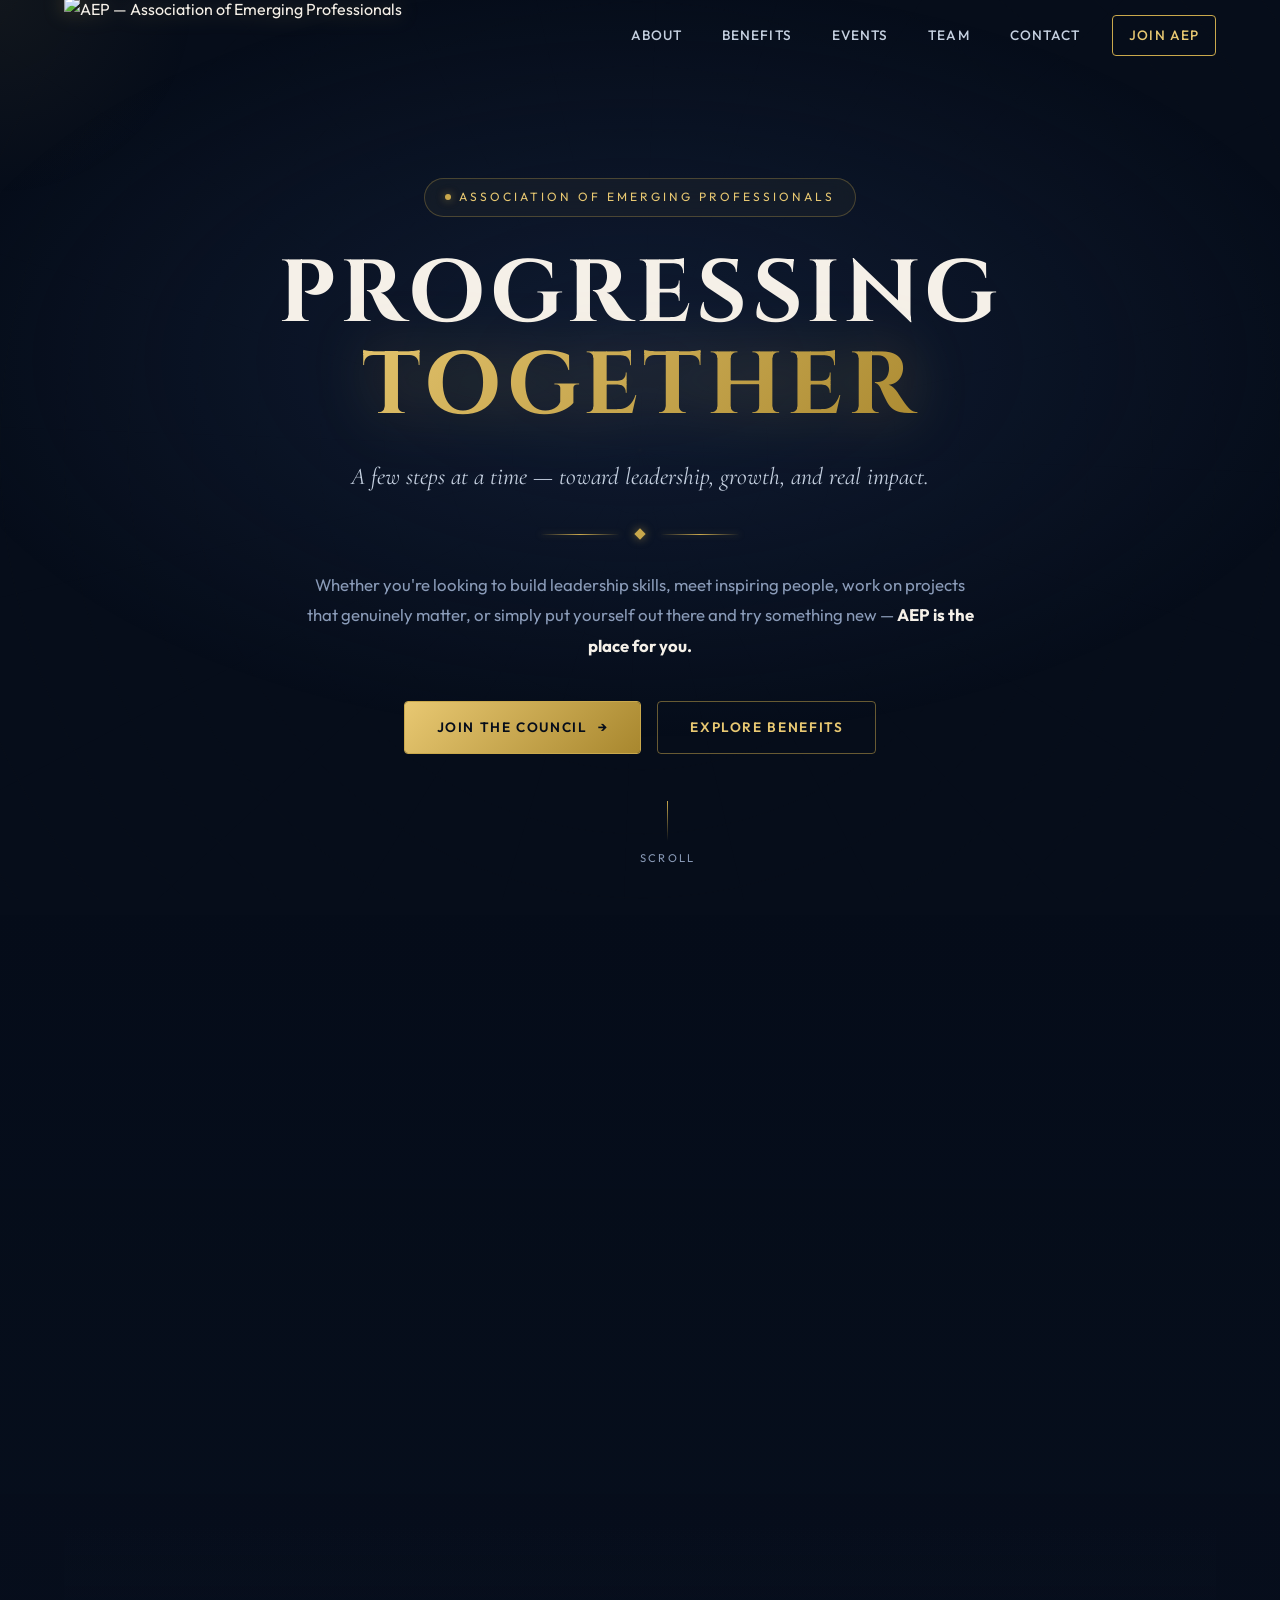
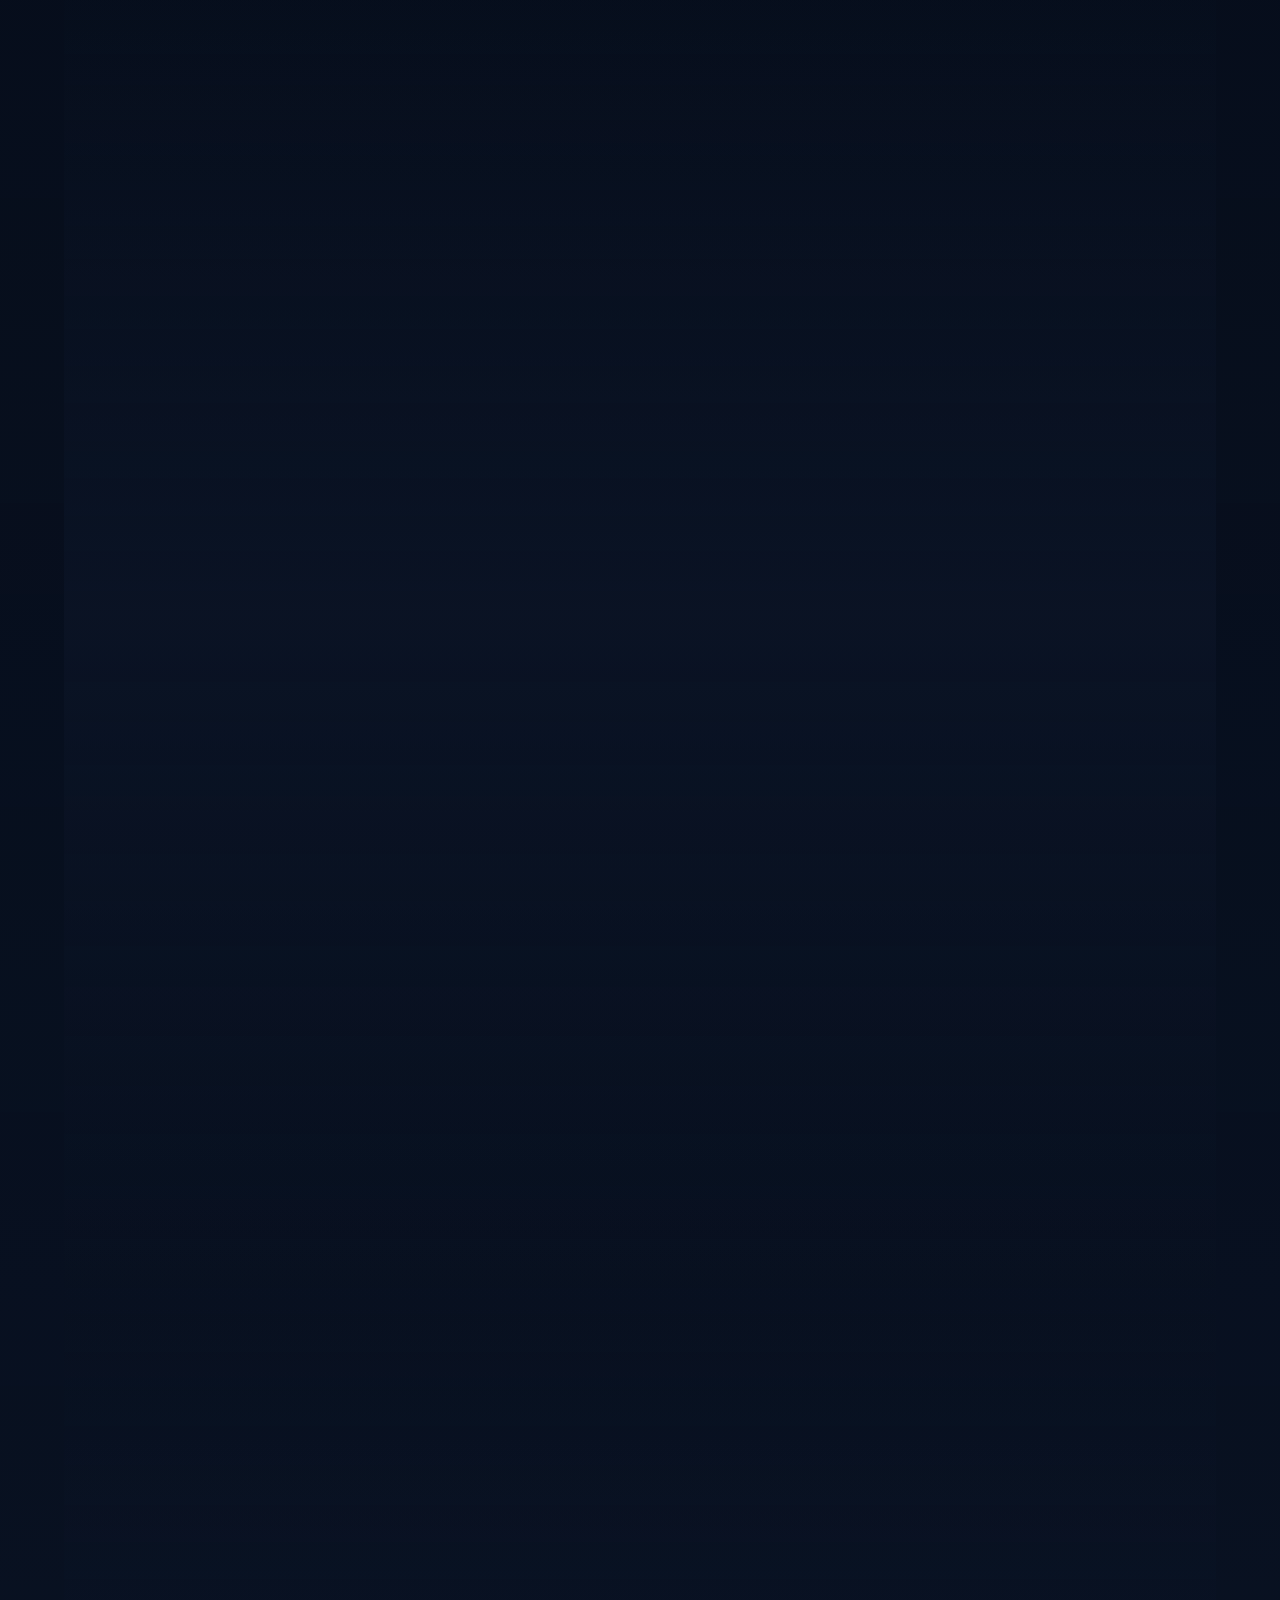
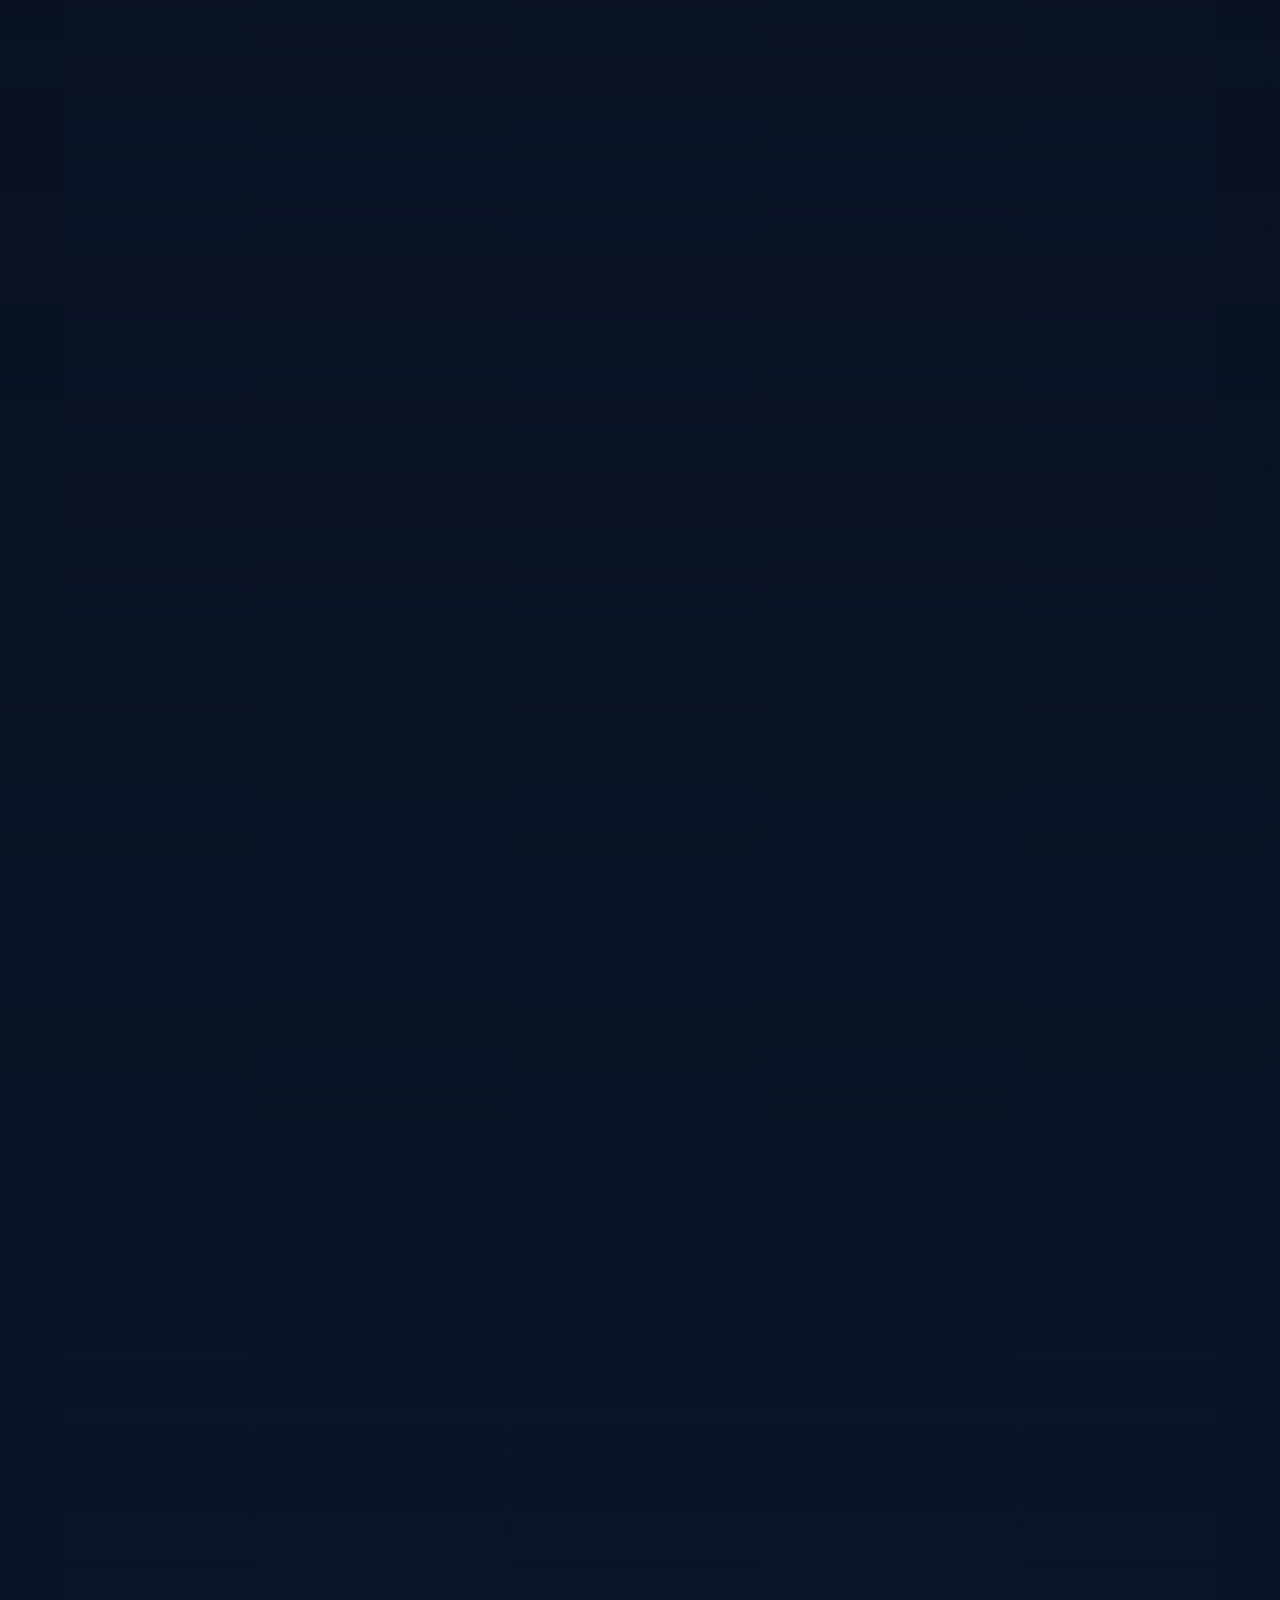
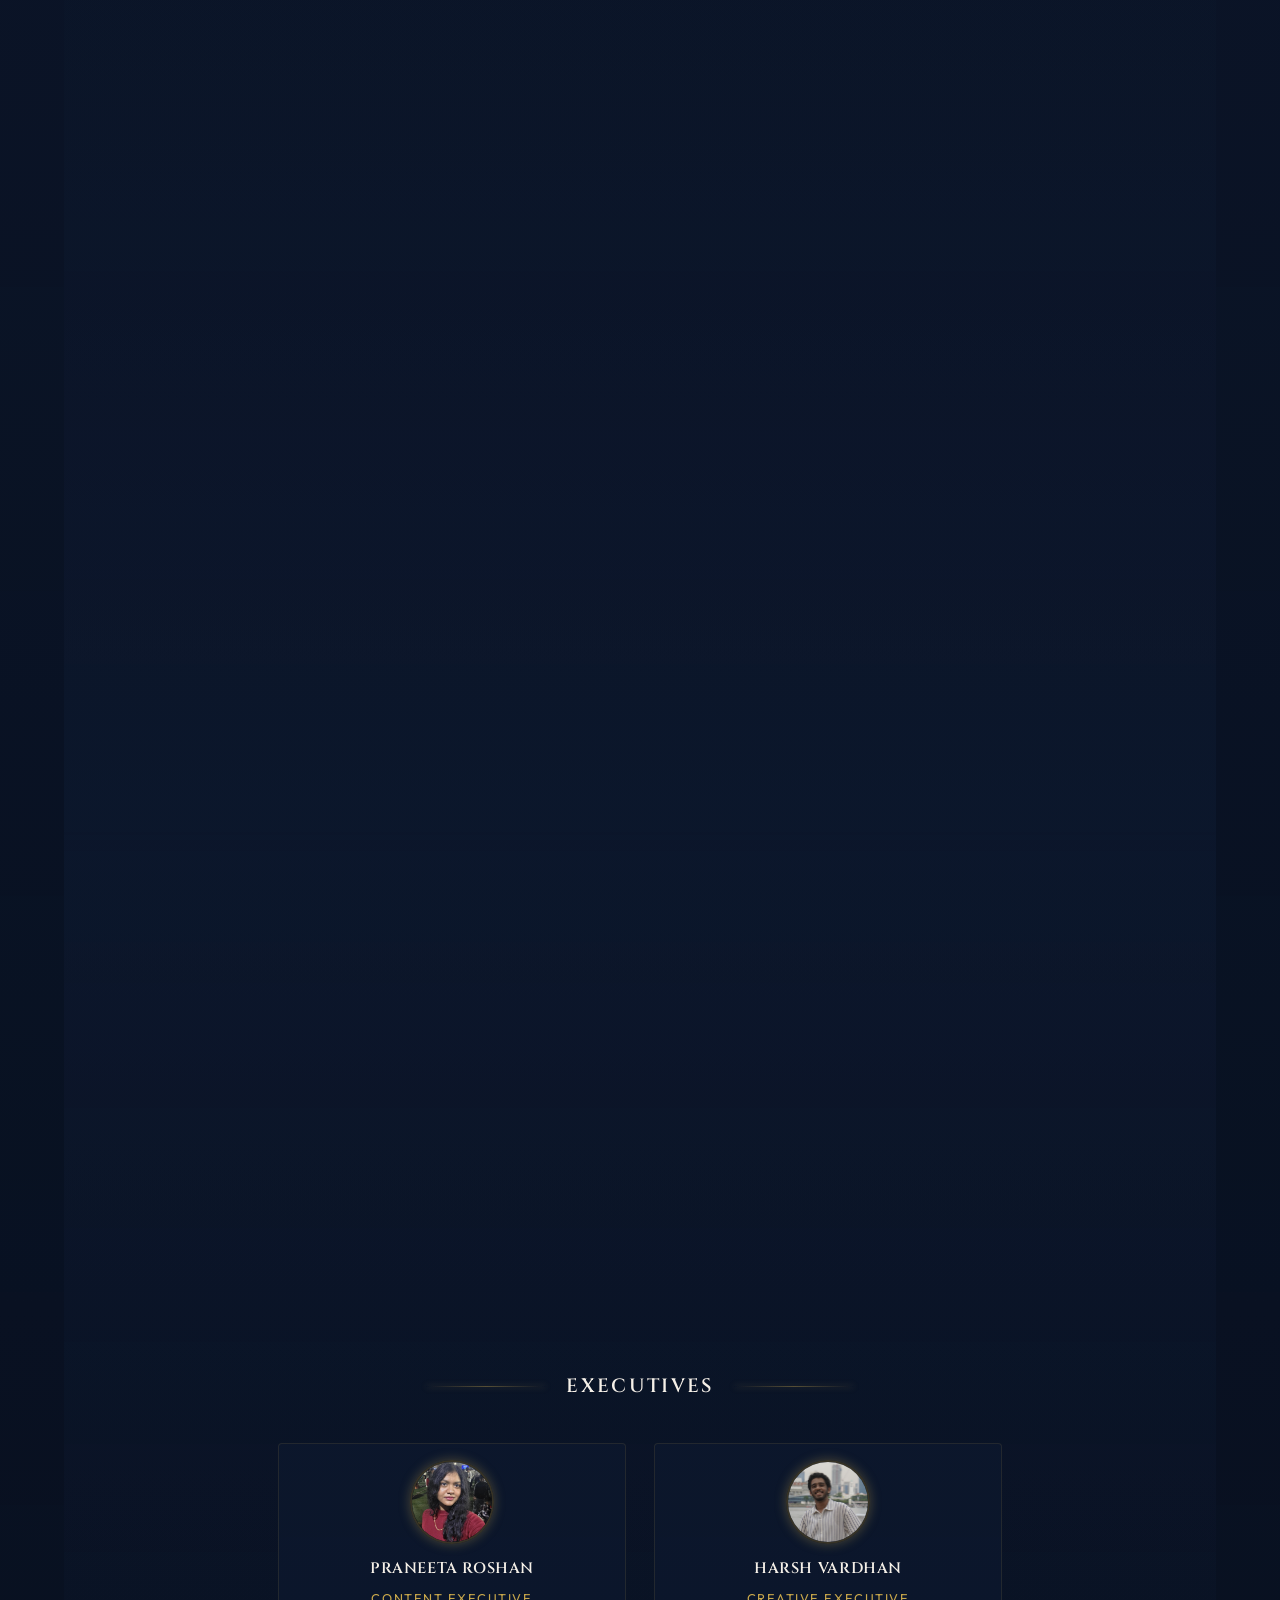
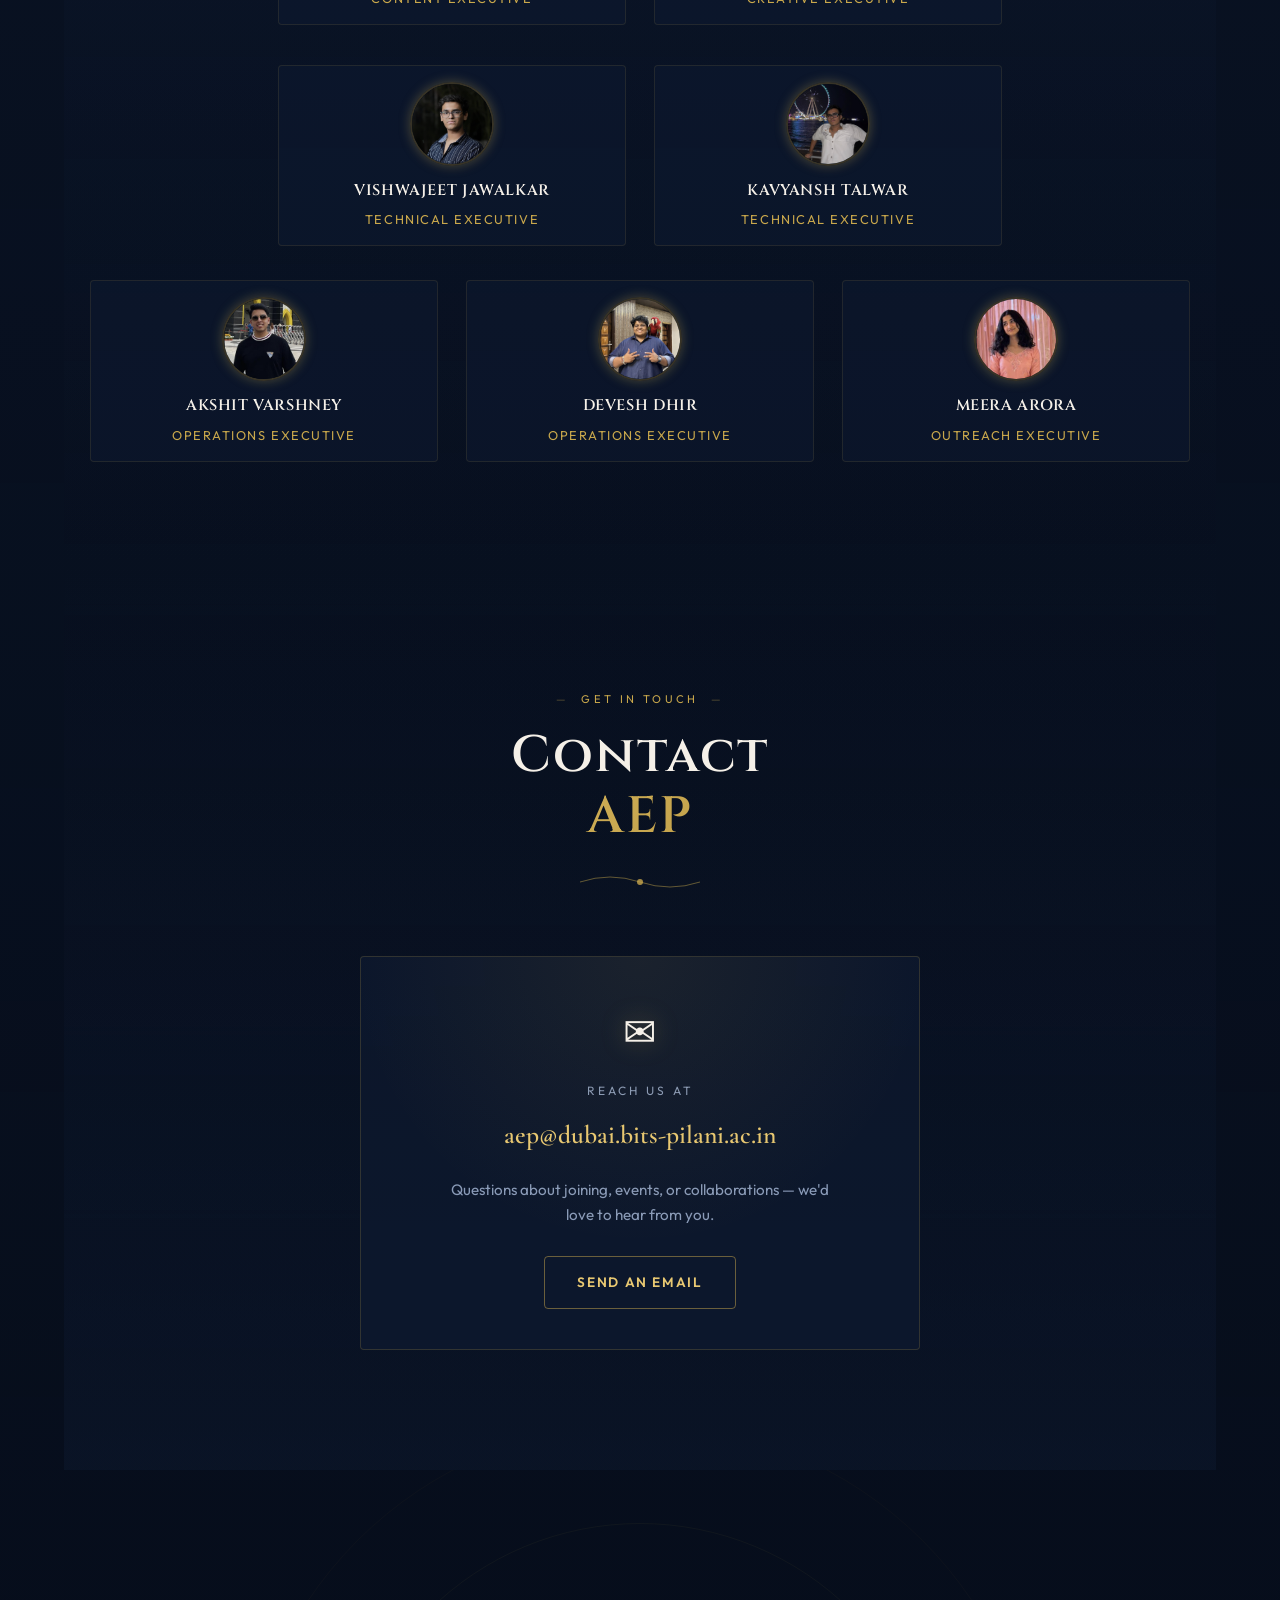
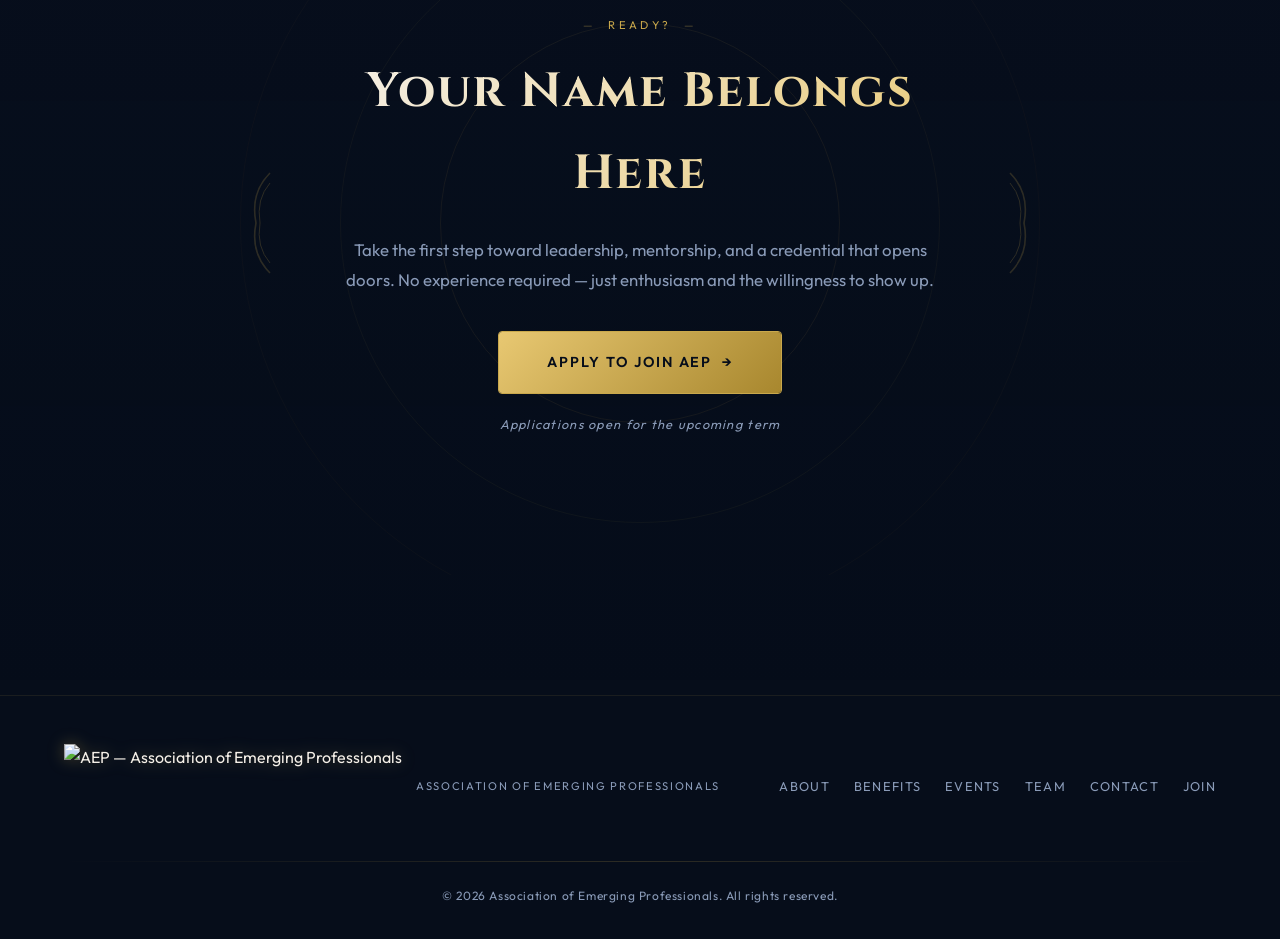
==== commit ef1b2232: "Updated" ====
--- a/index.html
+++ b/index.html
@@ -16,7 +16,7 @@
     <div class="preloader" id="preloader">
         <div class="preloader-inner">
             <div class="preloader-logo">
-                <img src="assets/aep-logo.png" alt="AEP" class="preloader-logo-img">
+                <img src="assets/aep-logo.jpeg" alt="AEP" class="preloader-logo-img">
             </div>
             <div class="preloader-bar"><div class="preloader-fill"></div></div>
             <p class="preloader-text">ASSOCIATION OF EMERGING PROFESSIONALS</p>
@@ -33,7 +33,7 @@
     <header class="navbar" id="navbar">
         <div class="nav-container">
             <a href="#hero" class="nav-logo">
-                <img src="assets/aep-logo.png" alt="AEP — Association of Emerging Professionals" class="logo-img">
+                <img src="assets/aep-logo.jpeg" alt="AEP — Association of Emerging Professionals" class="logo-img">
             </a>
             <button class="nav-toggle" id="navToggle" aria-label="Toggle navigation">
                 <span></span><span></span><span></span>
@@ -578,7 +578,7 @@
         <div class="container">
             <div class="footer-top">
                 <div class="footer-brand">
-                    <img src="assets/aep-logo.png" alt="AEP — Association of Emerging Professionals" class="footer-logo-img">
+                    <img src="assets/aep-logo.jpeg" alt="AEP — Association of Emerging Professionals" class="footer-logo-img">
                     <div class="footer-full">Association of Emerging Professionals</div>
                 </div>
                 <nav class="footer-nav">
--- a/style.css
+++ b/style.css
@@ -77,7 +77,7 @@
 
 .preloader-logo-img {
     width: auto;
-    height: 120px;
+    height: 100px;
     display: block;
     margin: 0 auto;
     object-fit: contain;
@@ -108,6 +108,7 @@
     letter-spacing: 0.35em;
     color: var(--text-muted);
     text-transform: uppercase;
+    font-weight: 700;
 }
 
 @keyframes loadBar {
@@ -188,7 +189,7 @@
 }
 
 .logo-img {
-    height: 52px;
+    height: 80px;
     width: auto;
     display: block;
     object-fit: contain;
@@ -774,21 +775,8 @@
     gap: 28px;
 }
 
-.team-block--council .team-grid {
-    grid-template-columns: repeat(12, minmax(0, 1fr));
-    gap: 28px;
-    max-width: 1100px;
-    margin: 0 auto;
-    align-items: start;
-}
-
-.team-block--council .team-card:nth-child(1) {
-    grid-column: 4 / span 3;
-    grid-row: 1;
-}
-
-
-/* Executives: 2 - 3 - 4 layout under the council */
+.team-block--council .team-grid,
+.team-block--department-heads .team-grid,
 .team-block--executives .team-grid {
     grid-template-columns: repeat(12, minmax(0, 1fr));
     gap: 28px;
@@ -797,84 +785,113 @@
     align-items: start;
 }
 
+.team-block--council .team-card:nth-child(1) {
+    grid-column: 5 / span 4;
+    grid-row: 1;
+}
+
+.team-block--council .team-card:nth-child(2) {
+    grid-column: 1 / span 4;
+    grid-row: 2;
+    transform: translateY(12px);
+}
+
+.team-block--council .team-card:nth-child(3) {
+    grid-column: 5 / span 4;
+    grid-row: 2;
+    transform: translateY(12px);
+}
+
+.team-block--council .team-card:nth-child(4) {
+    grid-column: 9 / span 4;
+    grid-row: 2;
+    transform: translateY(12px);
+}
+
+.team-block--council .team-card:nth-child(5) {
+    grid-column: 1 / span 4;
+    grid-row: 3;
+    transform: translateY(18px);
+}
+
+.team-block--council .team-card:nth-child(6) {
+    grid-column: 5 / span 4;
+    grid-row: 3;
+    transform: translateY(18px);
+}
+
+.team-block--council .team-card:nth-child(7) {
+    grid-column: 9 / span 4;
+    grid-row: 3;
+    transform: translateY(18px);
+}
+
+.team-block--department-heads .team-card:nth-child(1) {
+    grid-column: 3 / span 4;
+    grid-row: 1;
+}
+
+.team-block--department-heads .team-card:nth-child(2) {
+    grid-column: 7 / span 4;
+    grid-row: 1;
+}
+
+.team-block--department-heads .team-card:nth-child(3) {
+    grid-column: 1 / span 4;
+    grid-row: 2;
+    transform: translateY(12px);
+}
+
+.team-block--department-heads .team-card:nth-child(4) {
+    grid-column: 5 / span 4;
+    grid-row: 2;
+    transform: translateY(12px);
+}
+
+.team-block--department-heads .team-card:nth-child(5) {
+    grid-column: 9 / span 4;
+    grid-row: 2;
+    transform: translateY(12px);
+}
+
 .team-block--executives .team-card:nth-child(1) {
     grid-column: 3 / span 4;
     grid-row: 1;
 }
+
 .team-block--executives .team-card:nth-child(2) {
     grid-column: 7 / span 4;
     grid-row: 1;
 }
 
 .team-block--executives .team-card:nth-child(3) {
-    grid-column: 1 / span 4;
+    grid-column: 3 / span 4;
     grid-row: 2;
     transform: translateY(12px);
 }
+
 .team-block--executives .team-card:nth-child(4) {
-    grid-column: 5 / span 4;
+    grid-column: 7 / span 4;
     grid-row: 2;
     transform: translateY(12px);
 }
+
 .team-block--executives .team-card:nth-child(5) {
-    grid-column: 9 / span 4;
-    grid-row: 2;
-    transform: translateY(12px);
-}
-
-.team-block--executives .team-card:nth-child(6) {
-    grid-column: 1 / span 3;
+    grid-column: 1 / span 4;
     grid-row: 3;
     transform: translateY(18px);
 }
-.team-block--executives .team-card:nth-child(7) {
-    grid-column: 4 / span 3;
+
+.team-block--executives .team-card:nth-child(6) {
+    grid-column: 5 / span 4;
     grid-row: 3;
     transform: translateY(18px);
 }
-.team-block--executives .team-card:nth-child(8) {
-    grid-column: 7 / span 3;
+
+.team-block--executives .team-card:nth-child(7) {
+    grid-column: 9 / span 4;
     grid-row: 3;
     transform: translateY(18px);
-}
-.team-block--executives .team-card:nth-child(9) {
-    grid-column: 10 / span 3;
-    grid-row: 3;
-    transform: translateY(18px);
-}
-.team-block--council .team-card:nth-child(2) {
-    grid-column: 7 / span 3;
-    grid-row: 1;
-}
-
-.team-block--council .team-card:nth-child(3) {
-    grid-column: 4 / span 3;
-    grid-row: 2;
-    transform: translateY(12px);
-}
-
-.team-block--council .team-card:nth-child(4) {
-    grid-column: 7 / span 3;
-    grid-row: 2;
-    transform: translateY(12px);
-}
-
-.team-block--council .team-card:nth-child(5) {
-    grid-column: 2 / span 3;
-    grid-row: 3;
-    transform: translate(1.3cm, 18px);
-}
-
-.team-block--council .team-card:nth-child(6) {
-    grid-column: 5 / span 3;
-    grid-row: 3;
-    transform: translate(1.3cm, 18px);
-}
-
-.team-block--council .team-card:nth-child(7) {
-    grid-column: 8 / span 3;
-    grid-row: 3;
-    transform: translate(1.3cm, 18px);
 }
 
 @media (max-width: 980px) {
@@ -883,12 +900,16 @@
         max-width: 720px;
     }
 
-    .team-block--council .team-grid {
+    .team-block--council .team-grid,
+    .team-block--department-heads .team-grid,
+    .team-block--executives .team-grid {
         grid-template-columns: repeat(2, minmax(0, 1fr));
         max-width: 720px;
     }
 
-    .team-block--council .team-card:nth-child(n) {
+    .team-block--council .team-card:nth-child(n),
+    .team-block--department-heads .team-card:nth-child(n),
+    .team-block--executives .team-card:nth-child(n) {
         grid-column: auto;
         grid-row: auto;
         transform: none;
@@ -1546,7 +1567,7 @@
 }
 
 .footer-logo-img {
-    height: 56px;
+    height: 85px;
     width: auto;
     display: block;
     object-fit: contain;
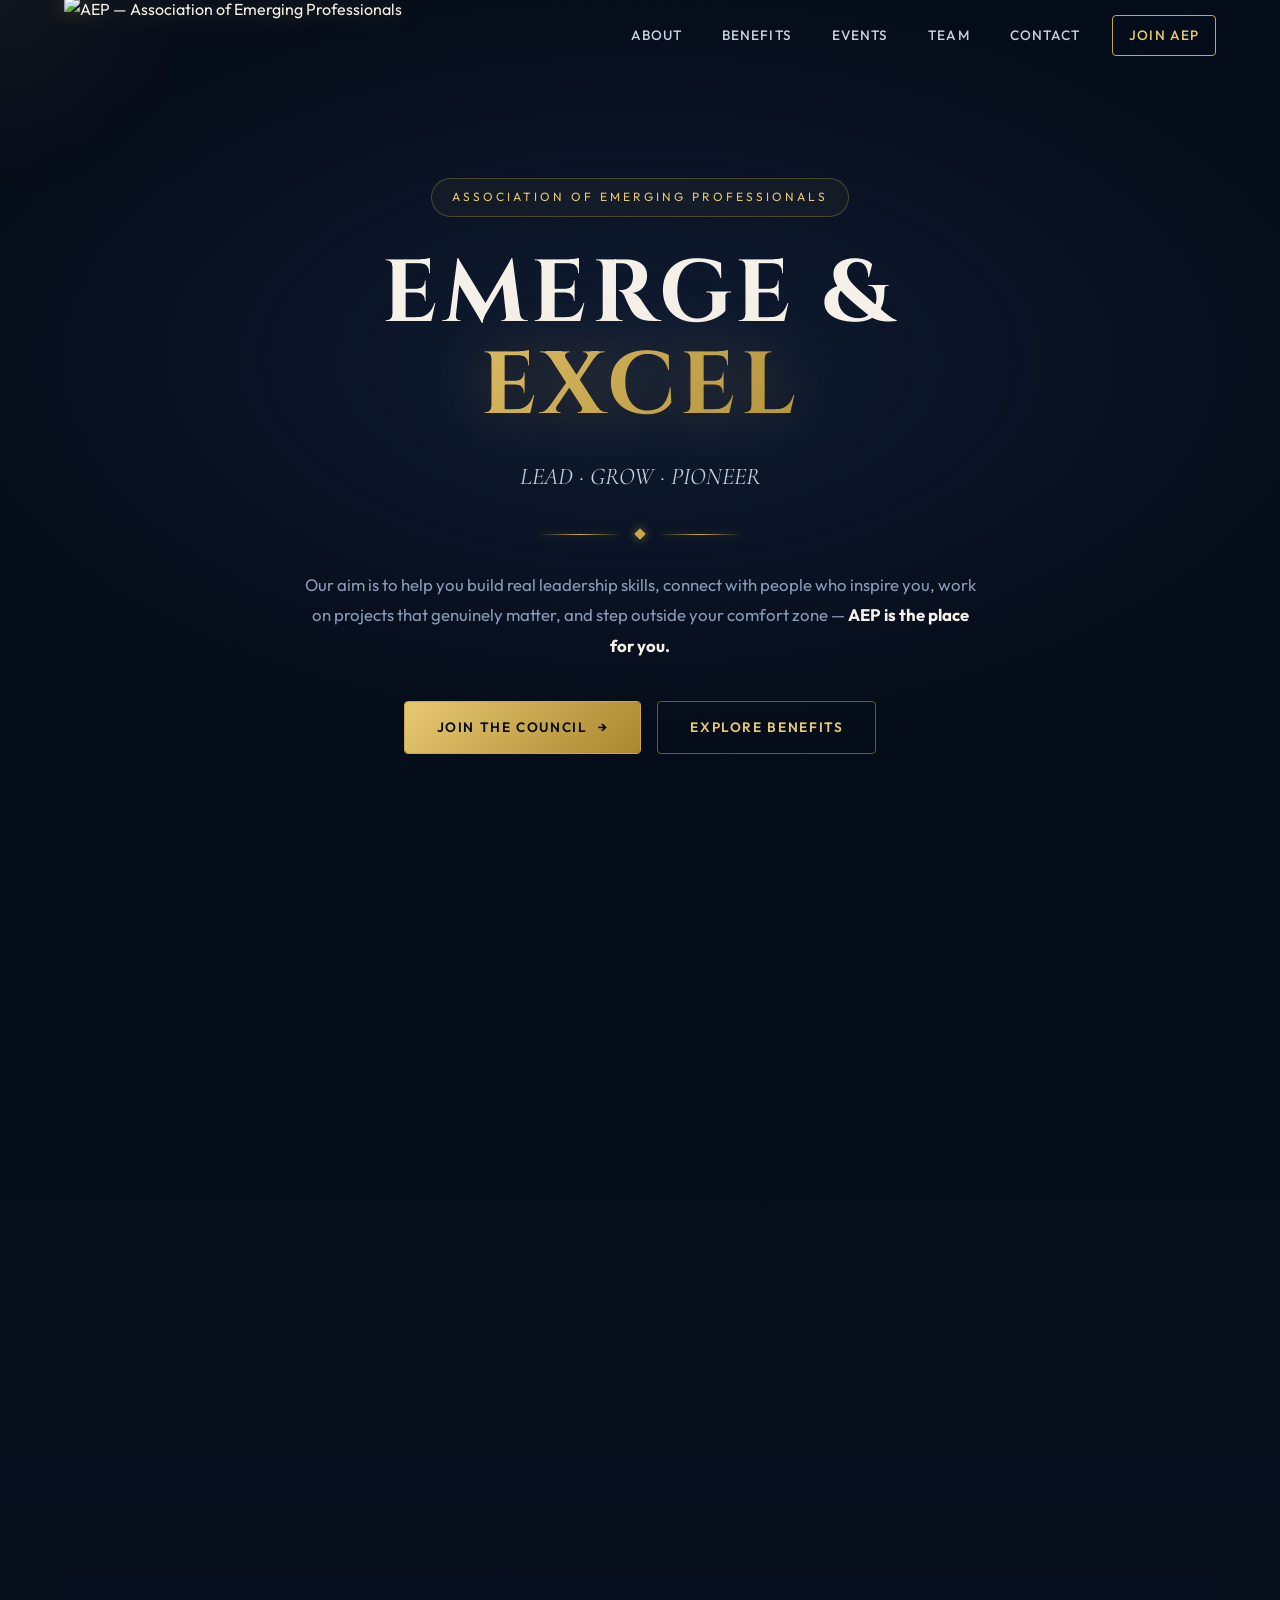
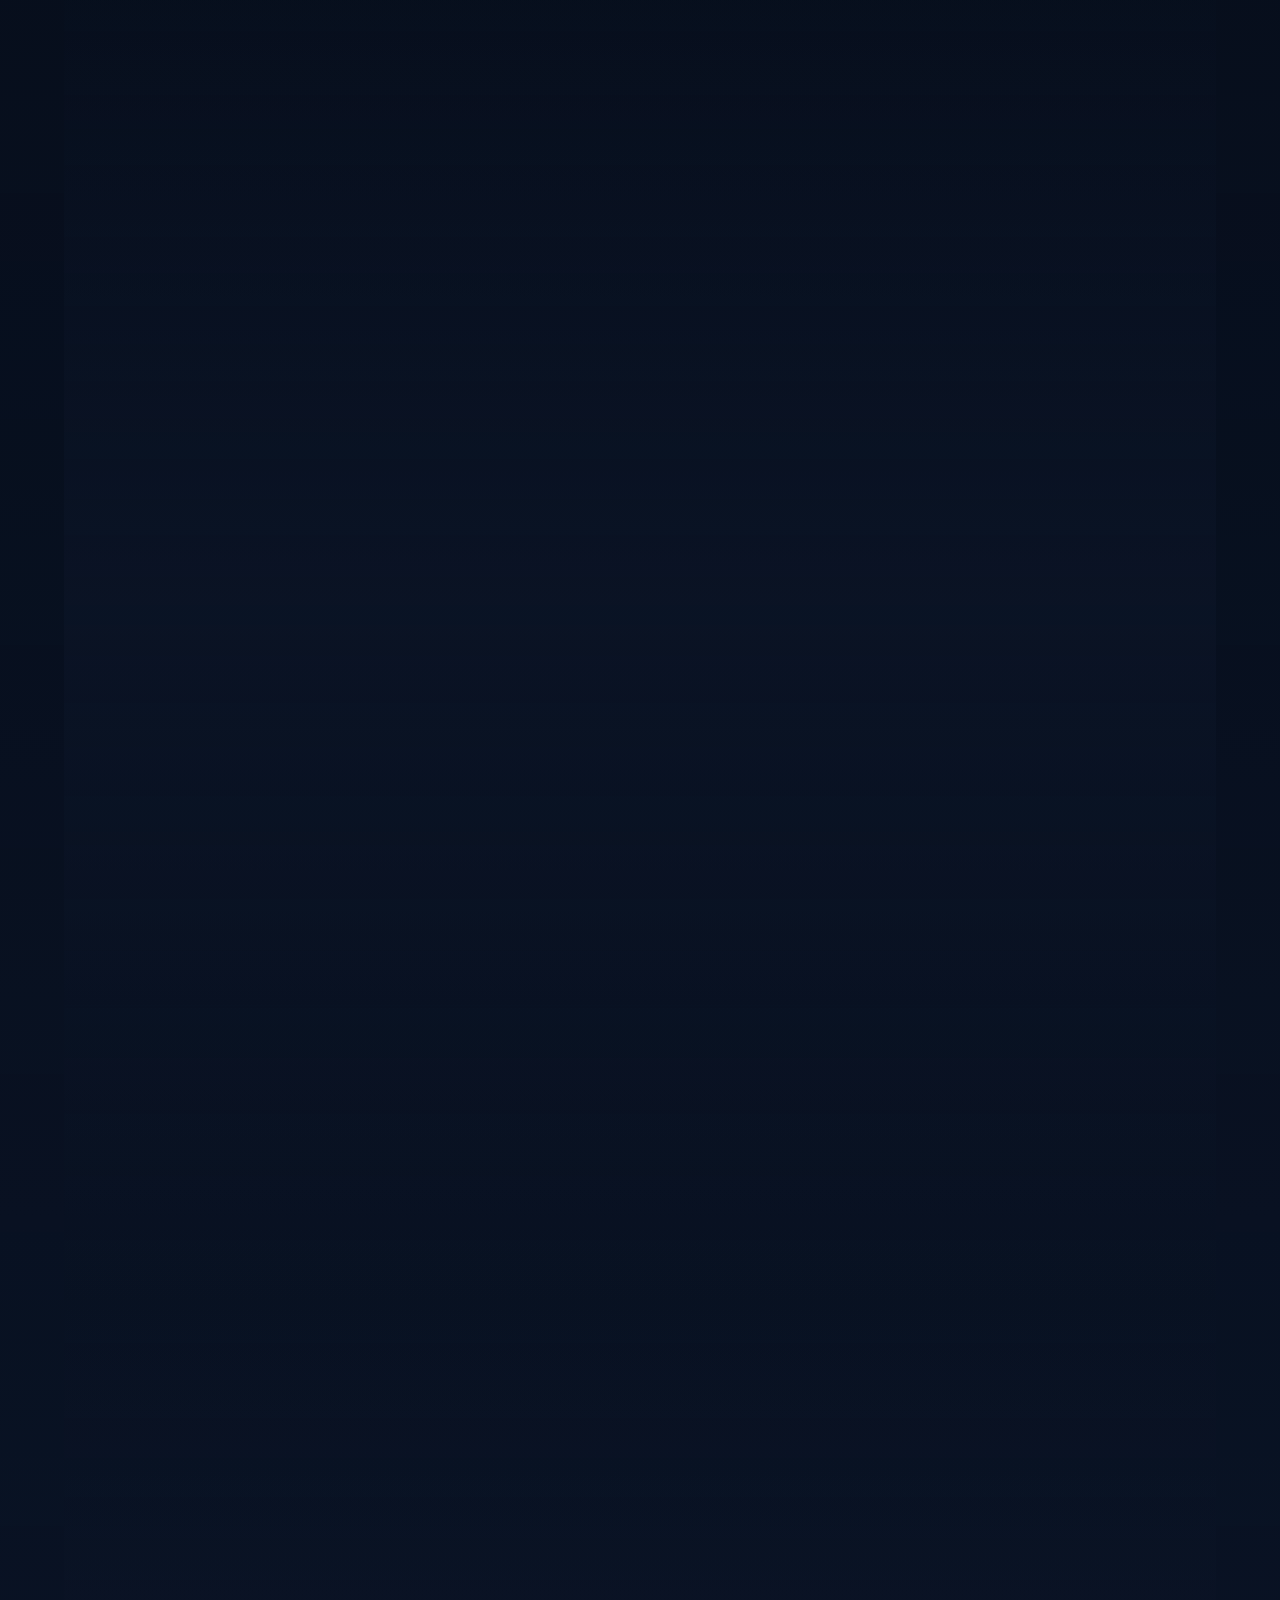
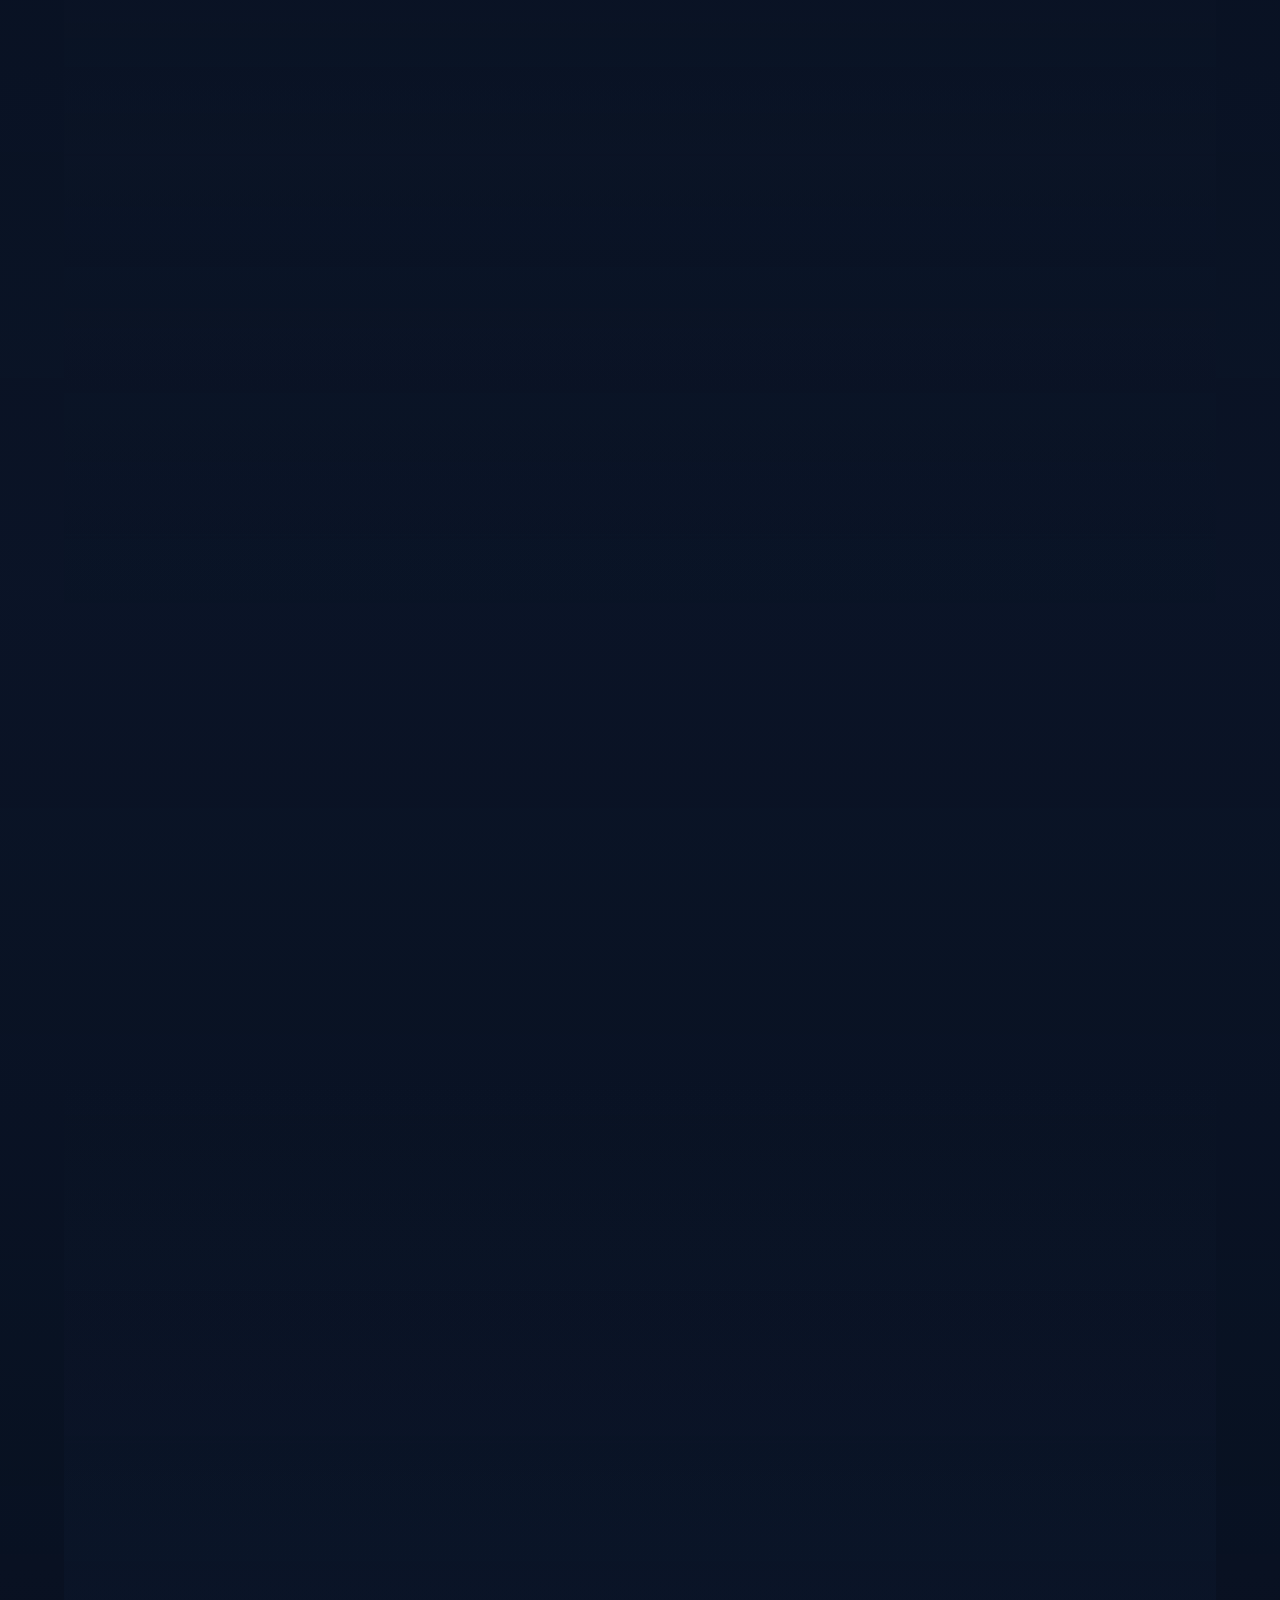
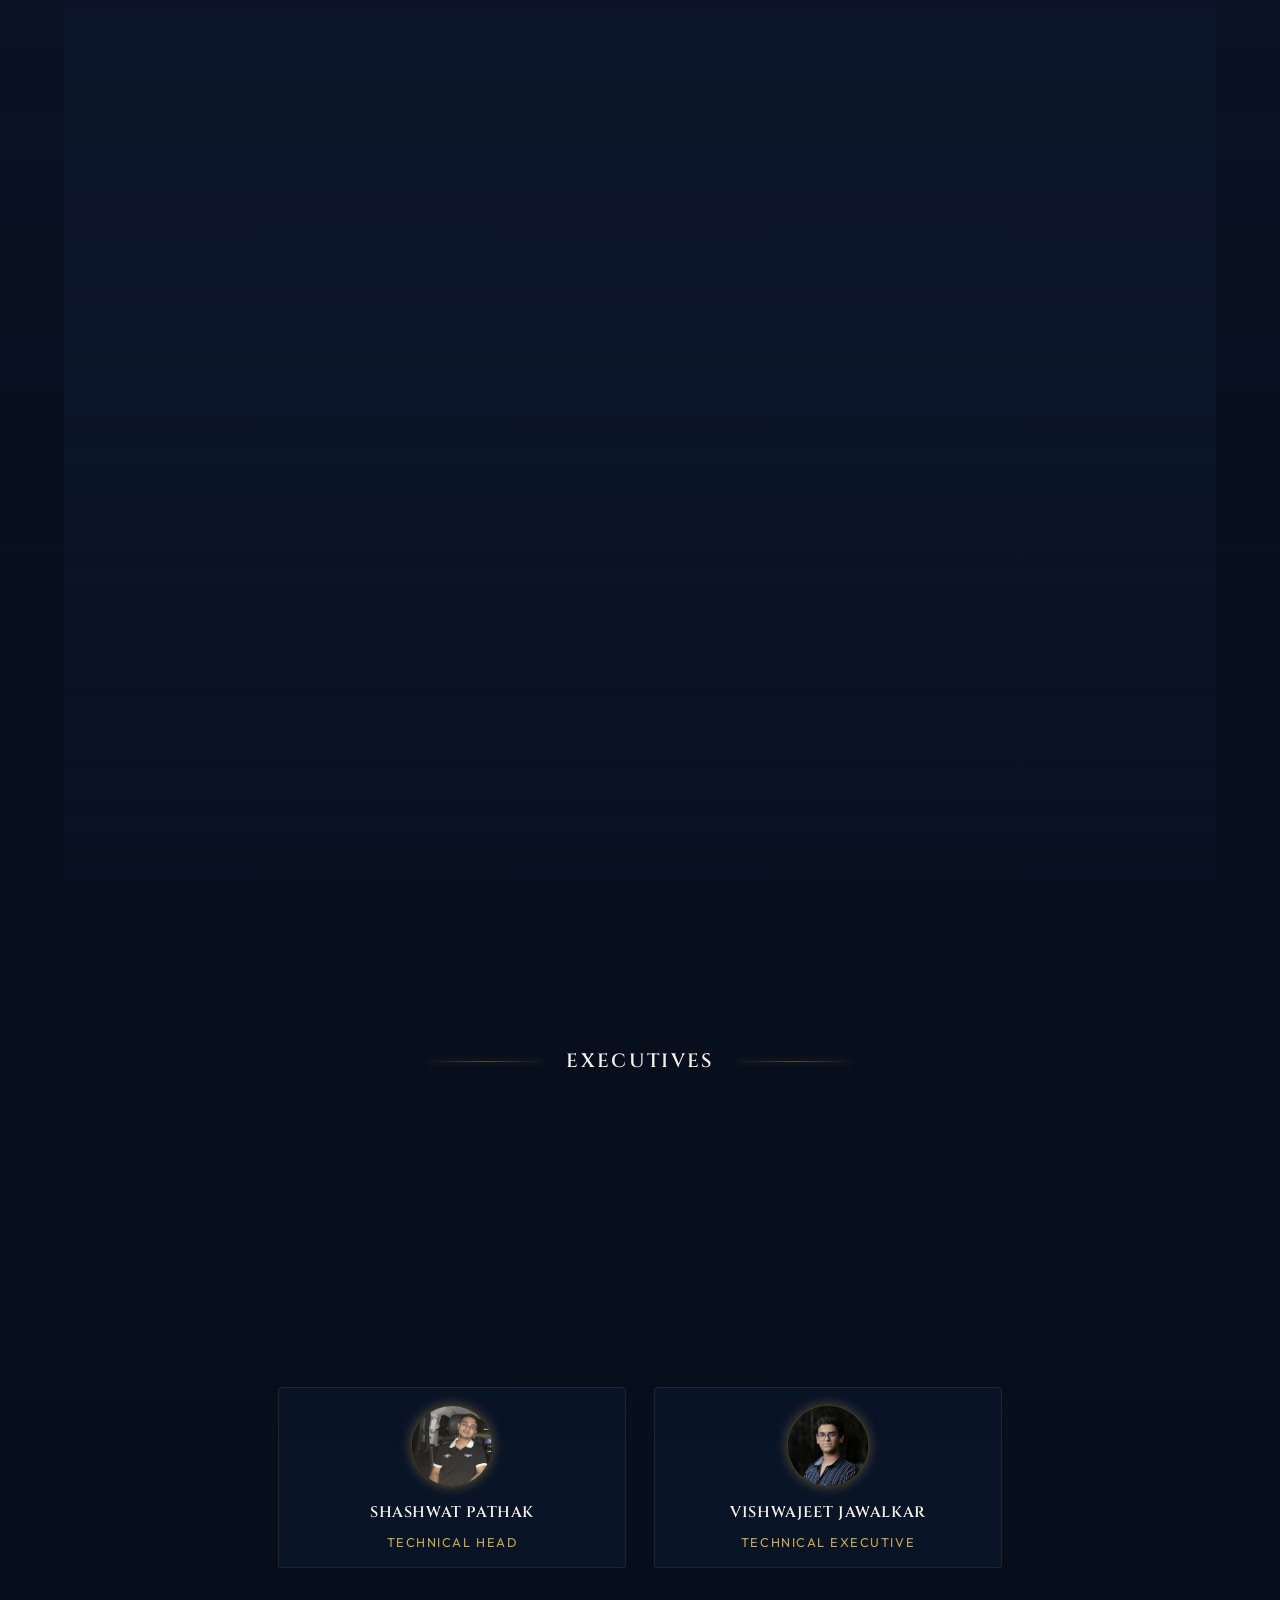
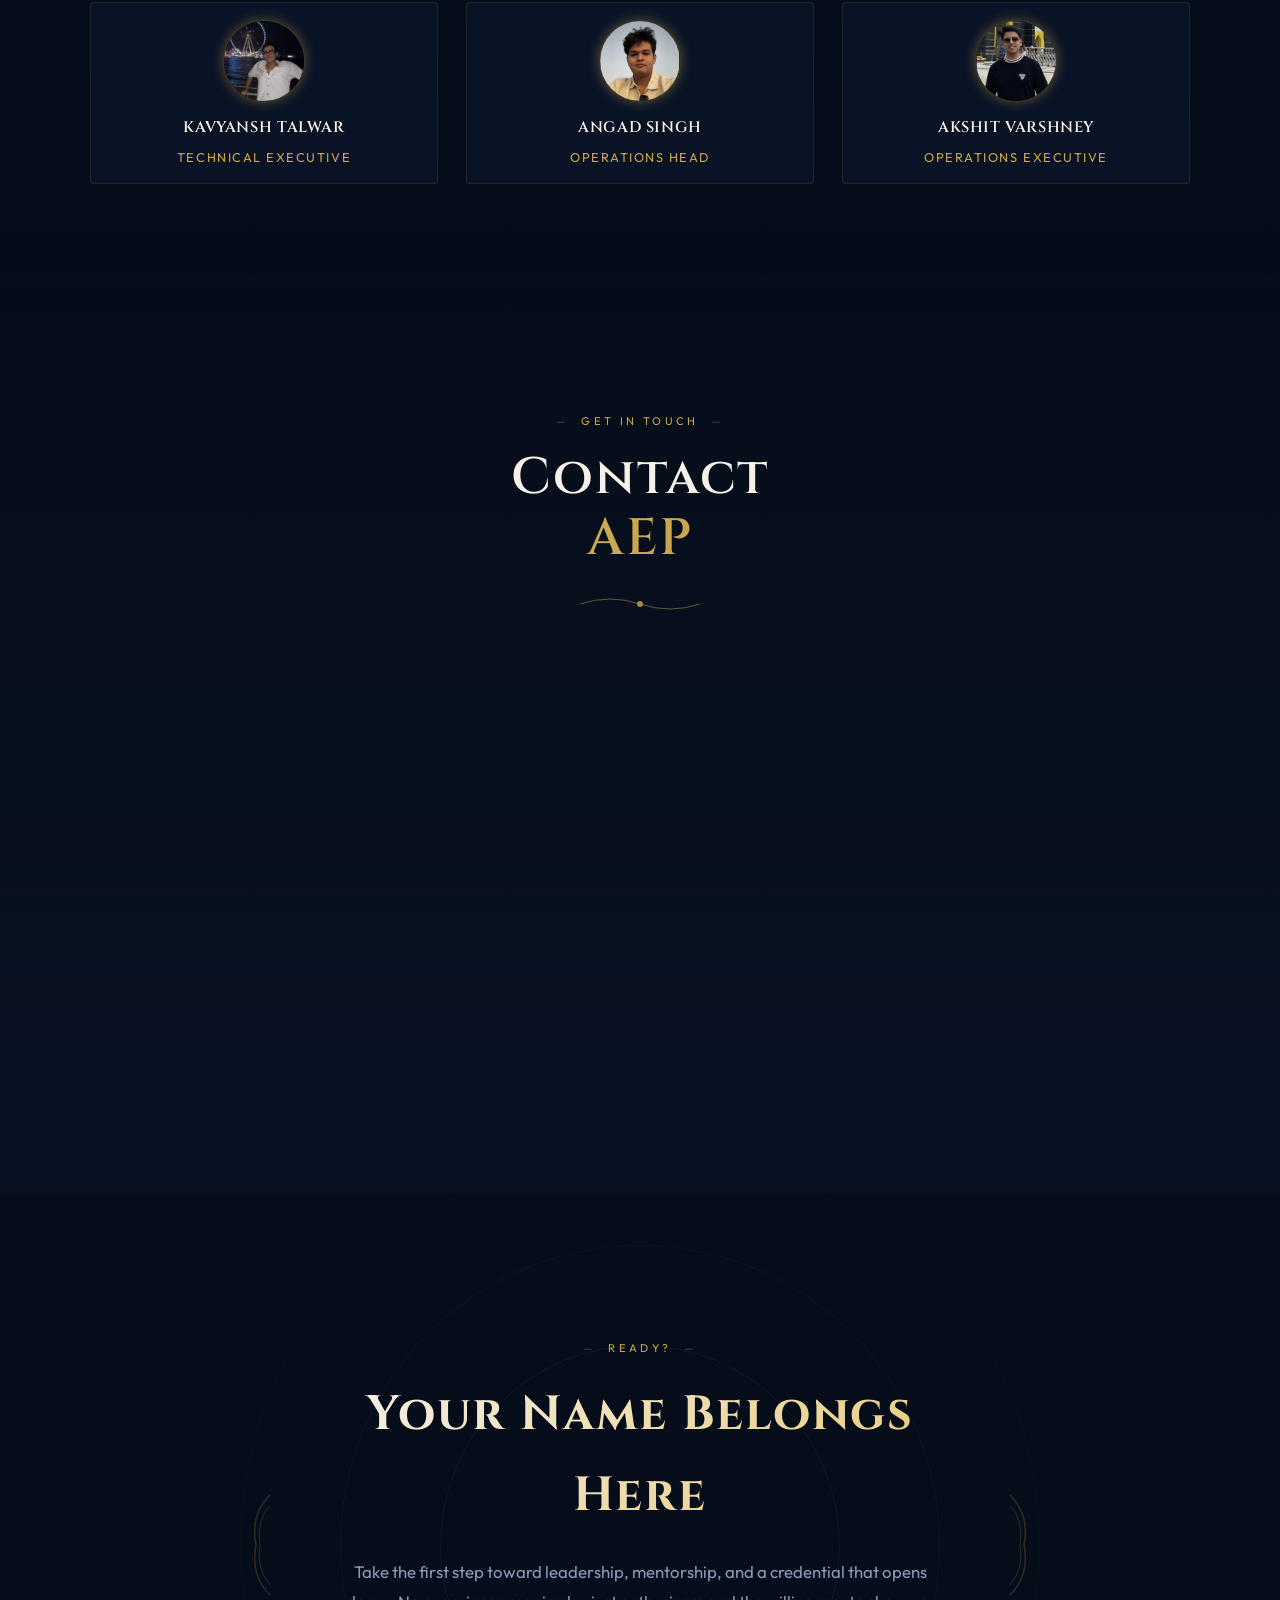
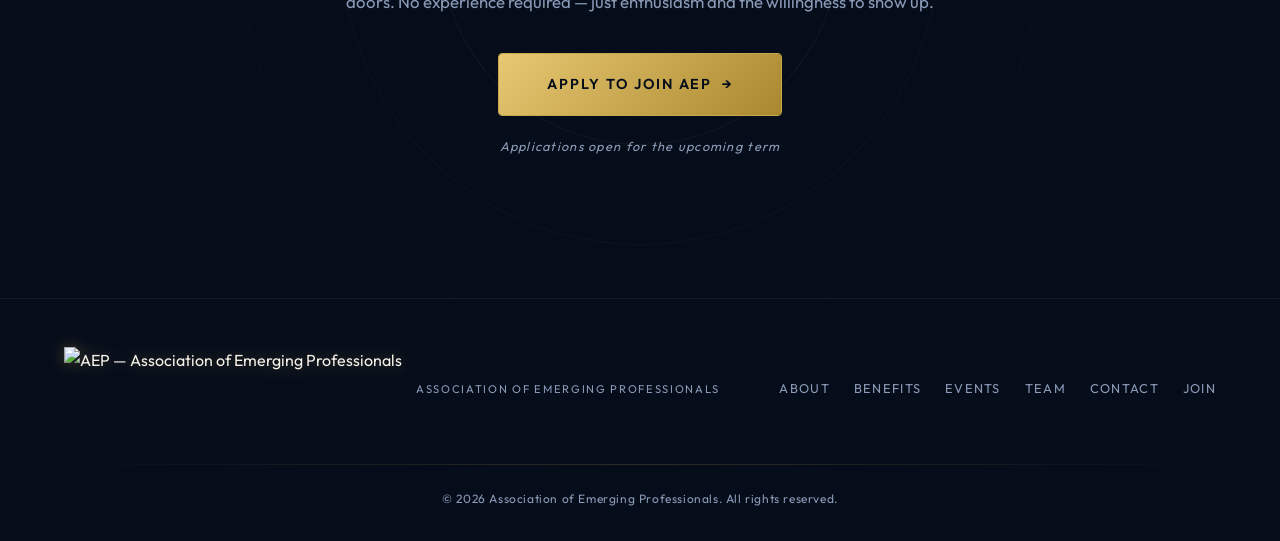
==== commit b8e800f0: "Update homepage content: hero copy, benefits list, events, team section" ====
--- a/index.html
+++ b/index.html
@@ -11,29 +11,29 @@
     <link rel="stylesheet" href="style.css">
 </head>
 <body>
-
+ 
     <!-- Preloader -->
     <div class="preloader" id="preloader">
         <div class="preloader-inner">
             <div class="preloader-logo">
-                <img src="assets/aep-logo.jpeg" alt="AEP" class="preloader-logo-img">
+                <img src="assets/aep-logo.png" alt="AEP" class="preloader-logo-img">
             </div>
             <div class="preloader-bar"><div class="preloader-fill"></div></div>
             <p class="preloader-text">ASSOCIATION OF EMERGING PROFESSIONALS</p>
         </div>
     </div>
-
+ 
     <!-- Cursor glow -->
     <div class="cursor-glow" id="cursorGlow"></div>
-
+ 
     <!-- Geometric background canvas -->
     <canvas id="geoCanvas" class="geo-canvas" aria-hidden="true"></canvas>
-
+ 
     <!-- Navigation -->
     <header class="navbar" id="navbar">
         <div class="nav-container">
             <a href="#hero" class="nav-logo">
-                <img src="assets/aep-logo.jpeg" alt="AEP — Association of Emerging Professionals" class="logo-img">
+                <img src="assets/aep-logo.png" alt="AEP — Association of Emerging Professionals" class="logo-img">
             </a>
             <button class="nav-toggle" id="navToggle" aria-label="Toggle navigation">
                 <span></span><span></span><span></span>
@@ -48,28 +48,27 @@
             </nav>
         </div>
     </header>
-
+ 
     <main>
-
+ 
         <!-- Hero -->
         <section class="hero" id="hero">
             <div class="hero-content">
                 <div class="hero-badge reveal">
-                    <span class="badge-dot"></span>
                     Association of Emerging Professionals
                 </div>
                 <h1 class="hero-title reveal">
-                    <span class="dual-text" data-text="PROGRESSING">PROGRESSING</span>
-                    <span class="dual-text dual-text--gold" data-text="TOGETHER">TOGETHER</span>
+                    <span class="dual-text" data-text="EMERGE &">EMERGE &amp;</span>
+                    <span class="dual-text dual-text--gold" data-text="EXCEL">EXCEL</span>
                 </h1>
-                <p class="hero-subtitle reveal">A few steps at a time — toward leadership, growth, and real impact.</p>
+                <p class="hero-subtitle reveal">LEAD · GROW · PIONEER</p>
                 <div class="hero-divider reveal" aria-hidden="true">
                     <span class="divider-line"></span>
                     <span class="divider-diamond"></span>
                     <span class="divider-line"></span>
                 </div>
                 <p class="hero-desc reveal">
-                    Whether you're looking to build leadership skills, meet inspiring people, work on projects that genuinely matter, or simply put yourself out there and try something new — <strong>AEP is the place for you.</strong>
+                    Our aim is to help you build real leadership skills, connect with people who inspire you, work on projects that genuinely matter, and step outside your comfort zone — <strong>AEP is the place for you.</strong>
                 </p>
                 <div class="hero-actions reveal">
                     <a href="#join" class="btn btn-primary btn-magnetic">
@@ -83,20 +82,16 @@
                     </a>
                 </div>
             </div>
-            <div class="hero-scroll reveal" aria-hidden="true">
-                <div class="scroll-line"></div>
-                <span>Scroll</span>
-            </div>
-        </section>
-
+        </section>
+ 
         <!-- About -->
         <section class="section about" id="about">
             <div class="container">
                 <div class="section-header reveal">
                     <span class="section-tag">Who We Are</span>
                     <h2 class="section-title dual-heading">
-                        <span>Advancing</span>
-                        <span class="gold">Professional Growth</span>
+                        <span>Fostering</span>
+                        <span class="gold">Professional Excellence</span>
                     </h2>
                     <div class="section-flourish" aria-hidden="true"></div>
                 </div>
@@ -119,7 +114,7 @@
                         </div>
                     </div>
                 </div>
-
+ 
         <!-- Benefits -->
         <section class="section benefits" id="benefits">
             <div class="container">
@@ -132,7 +127,7 @@
                     <div class="section-flourish" aria-hidden="true"></div>
                 </div>
                 <div class="benefits-grid">
-
+ 
                     <article class="benefit-card reveal" data-tilt>
                         <div class="benefit-icon">🏅</div>
                         <div class="benefit-number">01</div>
@@ -140,7 +135,7 @@
                         <p class="benefit-desc">Complete your term and walk away with a powerful LOR from Dr. Sartaj &amp; Dr. Darshita — a meaningful credential for job applications, internships, or graduate school.</p>
                         <div class="benefit-glow"></div>
                     </article>
-
+ 
                     <article class="benefit-card reveal" data-tilt>
                         <div class="benefit-icon">🎓</div>
                         <div class="benefit-number">02</div>
@@ -148,7 +143,7 @@
                         <p class="benefit-desc">Get real, one-on-one guidance from faculty who are genuinely invested in your personal and professional growth — not just your grades.</p>
                         <div class="benefit-glow"></div>
                     </article>
-
+ 
                     <article class="benefit-card reveal" data-tilt>
                         <div class="benefit-icon">🤝</div>
                         <div class="benefit-number">03</div>
@@ -156,7 +151,7 @@
                         <p class="benefit-desc">As a council member, you'll learn directly from industry leaders through talks, sessions, and hands-on collaborations that go far beyond anything a lecture hall can offer.</p>
                         <div class="benefit-glow"></div>
                     </article>
-
+ 
                     <article class="benefit-card reveal" data-tilt>
                         <div class="benefit-icon">🚪</div>
                         <div class="benefit-number">04</div>
@@ -164,9 +159,9 @@
                         <p class="benefit-desc">Build authentic relationships with professionals, entrepreneurs, and changemakers who can help shape — and accelerate — your career journey.</p>
                         <div class="benefit-glow"></div>
                     </article>
-
-                </div>
-
+ 
+                </div>
+ 
                 <!-- More benefits -->
                 <div class="more-benefits reveal">
                     <div class="more-benefits-header">
@@ -176,11 +171,11 @@
                     <ul class="more-list">
                         <li class="more-item reveal">
                             <span class="more-bullet"></span>
-                            Working alongside a passionate, driven team
+                            Certification &amp; Recognition for participation and volunteering
                         </li>
                         <li class="more-item reveal">
                             <span class="more-bullet"></span>
-                            Planning events and initiatives with real, lasting impact
+                            Cross-disciplinary Learning across teams and functions
                         </li>
                         <li class="more-item reveal">
                             <span class="more-bullet"></span>
@@ -194,7 +189,7 @@
                 </div>
             </div>
         </section>
-
+ 
         <!-- Events -->
         <section class="section events" id="events">
             <div class="container">
@@ -205,9 +200,8 @@
                         <span class="gold">Events</span>
                     </h2>
                     <div class="section-flourish" aria-hidden="true"></div>
-                    <p class="section-desc">Some of our latest endeavors and what's coming next.</p>
-                </div>
-
+                </div>
+ 
                 <!-- Upcoming Events -->
                 <div class="events-block events-block--upcoming reveal">
                     <h3 class="events-subtitle events-subtitle--upcoming">
@@ -216,9 +210,11 @@
                         <span class="events-subtitle-line"></span>
                     </h3>
                     <div class="events-grid">
+                        <!-- TODO: swap in September event photos + real titles -->
                         <article class="event-card event-card--upcoming reveal" data-tilt>
                             <div class="event-badge">Upcoming</div>
                             <div class="event-media">
+                                <!-- <img src="assets/events/sept-1.jpg" alt="September Event 1"> -->
                                 <div class="event-placeholder">
                                     <span class="event-placeholder-icon">◇</span>
                                     <span>Event Image</span>
@@ -230,6 +226,7 @@
                         <article class="event-card event-card--upcoming reveal" data-tilt>
                             <div class="event-badge">Upcoming</div>
                             <div class="event-media">
+                                <!-- <img src="assets/events/sept-2.jpg" alt="September Event 2"> -->
                                 <div class="event-placeholder">
                                     <span class="event-placeholder-icon">◇</span>
                                     <span>Event Image</span>
@@ -241,6 +238,7 @@
                         <article class="event-card event-card--upcoming reveal" data-tilt>
                             <div class="event-badge">Upcoming</div>
                             <div class="event-media">
+                                <!-- <img src="assets/events/sept-3.jpg" alt="September Event 3"> -->
                                 <div class="event-placeholder">
                                     <span class="event-placeholder-icon">◇</span>
                                     <span>Event Image</span>
@@ -253,7 +251,7 @@
                 </div>
             </div>
         </section>
-
+ 
         <!-- Recent Events -->
                 <div class="events-block reveal">
                     <h3 class="events-subtitle">
@@ -264,38 +262,40 @@
                     <div class="events-grid">
                         <article class="event-card reveal" data-tilt>
                             <div class="event-media">
-                                <!-- Add image: <img src="assets/events/recent-1.jpg" alt="Event Name"> -->
+                                <!-- Add image: <img src="assets/events/recent-1.jpg" alt="Marketing / Challenge"> -->
                                 <div class="event-placeholder">
                                     <span class="event-placeholder-icon">◇</span>
                                     <span>Event Image</span>
                                 </div>
                             </div>
-                            <h4 class="event-title">Event Name Here</h4>
+                            <h4 class="event-title">Marketing / Challenge</h4>
                             <div class="event-glow"></div>
                         </article>
                         <article class="event-card reveal" data-tilt>
                             <div class="event-media">
+                                <!-- Add image: <img src="assets/events/recent-2.jpg" alt="Biz33"> -->
                                 <div class="event-placeholder">
                                     <span class="event-placeholder-icon">◇</span>
                                     <span>Event Image</span>
                                 </div>
                             </div>
-                            <h4 class="event-title">Event Name Here</h4>
+                            <h4 class="event-title">Biz33</h4>
                             <div class="event-glow"></div>
                         </article>
                         <article class="event-card reveal" data-tilt>
                             <div class="event-media">
+                                <!-- Add image: <img src="assets/events/recent-3.jpg" alt="Quiz CV Masterclass"> -->
                                 <div class="event-placeholder">
                                     <span class="event-placeholder-icon">◇</span>
                                     <span>Event Image</span>
                                 </div>
                             </div>
-                            <h4 class="event-title">Event Name Here</h4>
+                            <h4 class="event-title">Quiz CV Masterclass</h4>
                             <div class="event-glow"></div>
                         </article>
                     </div>
                 </div>
-
+ 
         <!-- Team -->
         <section class="section team" id="team">
             <div class="container">
@@ -307,12 +307,12 @@
                     </h2>
                     <div class="section-flourish" aria-hidden="true"></div>
                 </div>
-
-                <!-- Mentors -->
+ 
+                <!-- Faculty Coordinators -->
                 <div class="team-block reveal">
                     <h3 class="team-subtitle">
                         <span class="team-subtitle-line"></span>
-                        Mentors
+                        Faculty Coordinators
                         <span class="team-subtitle-line"></span>
                     </h3>
                     <div class="team-mentors-grid">
@@ -348,8 +348,8 @@
                         </article>
                     </div>
                 </div>
-
-                <!-- Council -->
+ 
+                <!-- Core Council: ordered President > VP > Gen Sec > Treasurer > Marketing > Content > Creative -->
                 <div class="team-block team-block--council reveal">
                     <h3 class="team-subtitle team-subtitle--council">
                         <span class="team-subtitle-line"></span>
@@ -397,20 +397,11 @@
                             <p class="team-role">TREASURER</p>
                             <div class="team-glow"></div>
                         </article>
-                    </div>
-                </div>
-
-                <!-- Department Heads -->
-                <div class="team-block team-block--department-heads reveal">
-                    <h3 class="team-subtitle team-subtitle--council">
-                        <span class="team-subtitle-line"></span>
-                        Department Heads
-                        <span class="team-subtitle-line"></span>
-                    </h3>
-                    <div class="team-grid">
-                        <article class="team-card reveal" data-tilt>
-                            <div class="team-photo team-photo--member">
-                                <div class="team-photo-placeholder"><img src="assets/core.5.png"></div>
+                        <article class="team-card reveal" data-tilt>
+                            <div class="team-photo team-photo--member">
+                                <div class="team-photo-placeholder">
+                                    <img src="assets/core.5.png">
+                                </div>
                             </div>
                             <h4 class="team-name">KOKKU SAI SRAVANT</h4>
                             <p class="team-role">MARKETING HEAD</p>
@@ -418,39 +409,28 @@
                         </article>
                         <article class="team-card reveal" data-tilt>
                             <div class="team-photo team-photo--member">
-                                <div class="team-photo-placeholder"><img src="assets/ex.3.png"></div>
-                            </div>
-                            <h4 class="team-name">SHASWAT PATHAK</h4>
-                            <p class="team-role">TECHNICAL Head</p>
-                            <div class="team-glow"></div>
-                        </article>
-                        <article class="team-card reveal" data-tilt>
-                            <div class="team-photo team-photo--member">
-                                <div class="team-photo-placeholder"><img src="assets/core.7.png"></div>
+                                <div class="team-photo-placeholder">
+                                    <img src="assets/core.6.png">
+                                </div>
+                            </div>
+                            <h4 class="team-name">HARSH DHANKAR</h4>
+                            <p class="team-role">CONTENT HEAD</p>
+                            <div class="team-glow"></div>
+                        </article>
+                        <article class="team-card reveal" data-tilt>
+                            <div class="team-photo team-photo--member">
+                                <div class="team-photo-placeholder">
+                                    <img src="assets/core.7.png">
+                                </div>
                             </div>
                             <h4 class="team-name">KATLYN LINSEY</h4>
                             <p class="team-role">CREATIVE HEAD</p>
                             <div class="team-glow"></div>
                         </article>
-                        <article class="team-card reveal" data-tilt>
-                            <div class="team-photo team-photo--member">
-                                <div class="team-photo-placeholder"><img src="assets/core.6.png"></div>
-                            </div>
-                            <h4 class="team-name">Harsh DHANKAR</h4>
-                            <p class="team-role">CONTENT HEAD</p>
-                            <div class="team-glow"></div>
-                        </article>
-                        <article class="team-card reveal" data-tilt>
-                            <div class="team-photo team-photo--member">
-                                <div class="team-photo-placeholder"><img src="assets/ex.6.png"></div>
-                            </div>
-                            <h4 class="team-name">ANGAD SINGH</h4>
-                            <p class="team-role">OPERATIONS HEAD</p>
-                            <div class="team-glow"></div>
-                        </article>
-                    </div>
-                </div>
-
+                    </div>
+                </div>
+            </div>
+        </section>
                 <!-- Executives -->
                 <div class="team-block team-block--executives reveal">
                     <h3 class="team-subtitle team-subtitle--council">
@@ -477,6 +457,14 @@
                         </article>
                         <article class="team-card reveal" data-tilt>
                             <div class="team-photo team-photo--member">
+                                <div class="team-photo-placeholder"><img src="assets/ex.3.png"></div>
+                            </div>
+                            <h4 class="team-name">SHASHWAT PATHAK</h4>
+                            <p class="team-role">TECHNICAL HEAD</p>
+                            <div class="team-glow"></div>
+                        </article>
+                        <article class="team-card reveal" data-tilt>
+                            <div class="team-photo team-photo--member">
                                 <div class="team-photo-placeholder"><img src="assets/ex.4.png"></div>
                             </div>
                             <h4 class="team-name">VISHWAJEET JAWALKAR</h4>
@@ -493,6 +481,14 @@
                         </article>
                         <article class="team-card reveal" data-tilt>
                             <div class="team-photo team-photo--member">
+                                <div class="team-photo-placeholder"><img src="assets/ex.6.png"></div>
+                            </div>
+                            <h4 class="team-name">ANGAD SINGH</h4>
+                            <p class="team-role">OPERATIONS HEAD</p>
+                            <div class="team-glow"></div>
+                        </article>
+                        <article class="team-card reveal" data-tilt>
+                            <div class="team-photo team-photo--member">
                                 <div class="team-photo-placeholder"><img src="assets/ex.7.png"></div>
                             </div>
                             <h4 class="team-name">AKSHIT VARSHNEY</h4>
@@ -519,7 +515,7 @@
                 </div>
             </div>
         </section>
-
+ 
         <!-- Contact -->
         <section class="section contact" id="contact">
             <div class="container">
@@ -544,7 +540,7 @@
                 </div>
             </div>
         </section>
-
+ 
         <!-- Join CTA -->
         <section class="section join" id="join">
             <div class="join-bg" aria-hidden="true">
@@ -570,15 +566,15 @@
                 </div>
             </div>
         </section>
-
+ 
     </main>
-
+ 
     <!-- Footer-->
     <footer class="footer">
         <div class="container">
             <div class="footer-top">
                 <div class="footer-brand">
-                    <img src="assets/aep-logo.jpeg" alt="AEP — Association of Emerging Professionals" class="footer-logo-img">
+                    <img src="assets/aep-logo.png" alt="AEP — Association of Emerging Professionals" class="footer-logo-img">
                     <div class="footer-full">Association of Emerging Professionals</div>
                 </div>
                 <nav class="footer-nav">
@@ -594,7 +590,8 @@
             <p class="footer-copy">&copy; 2026 Association of Emerging Professionals. All rights reserved.</p>
         </div>
     </footer>
-
+ 
     <script src="script.js"></script>
 </body>
 </html>
+ 
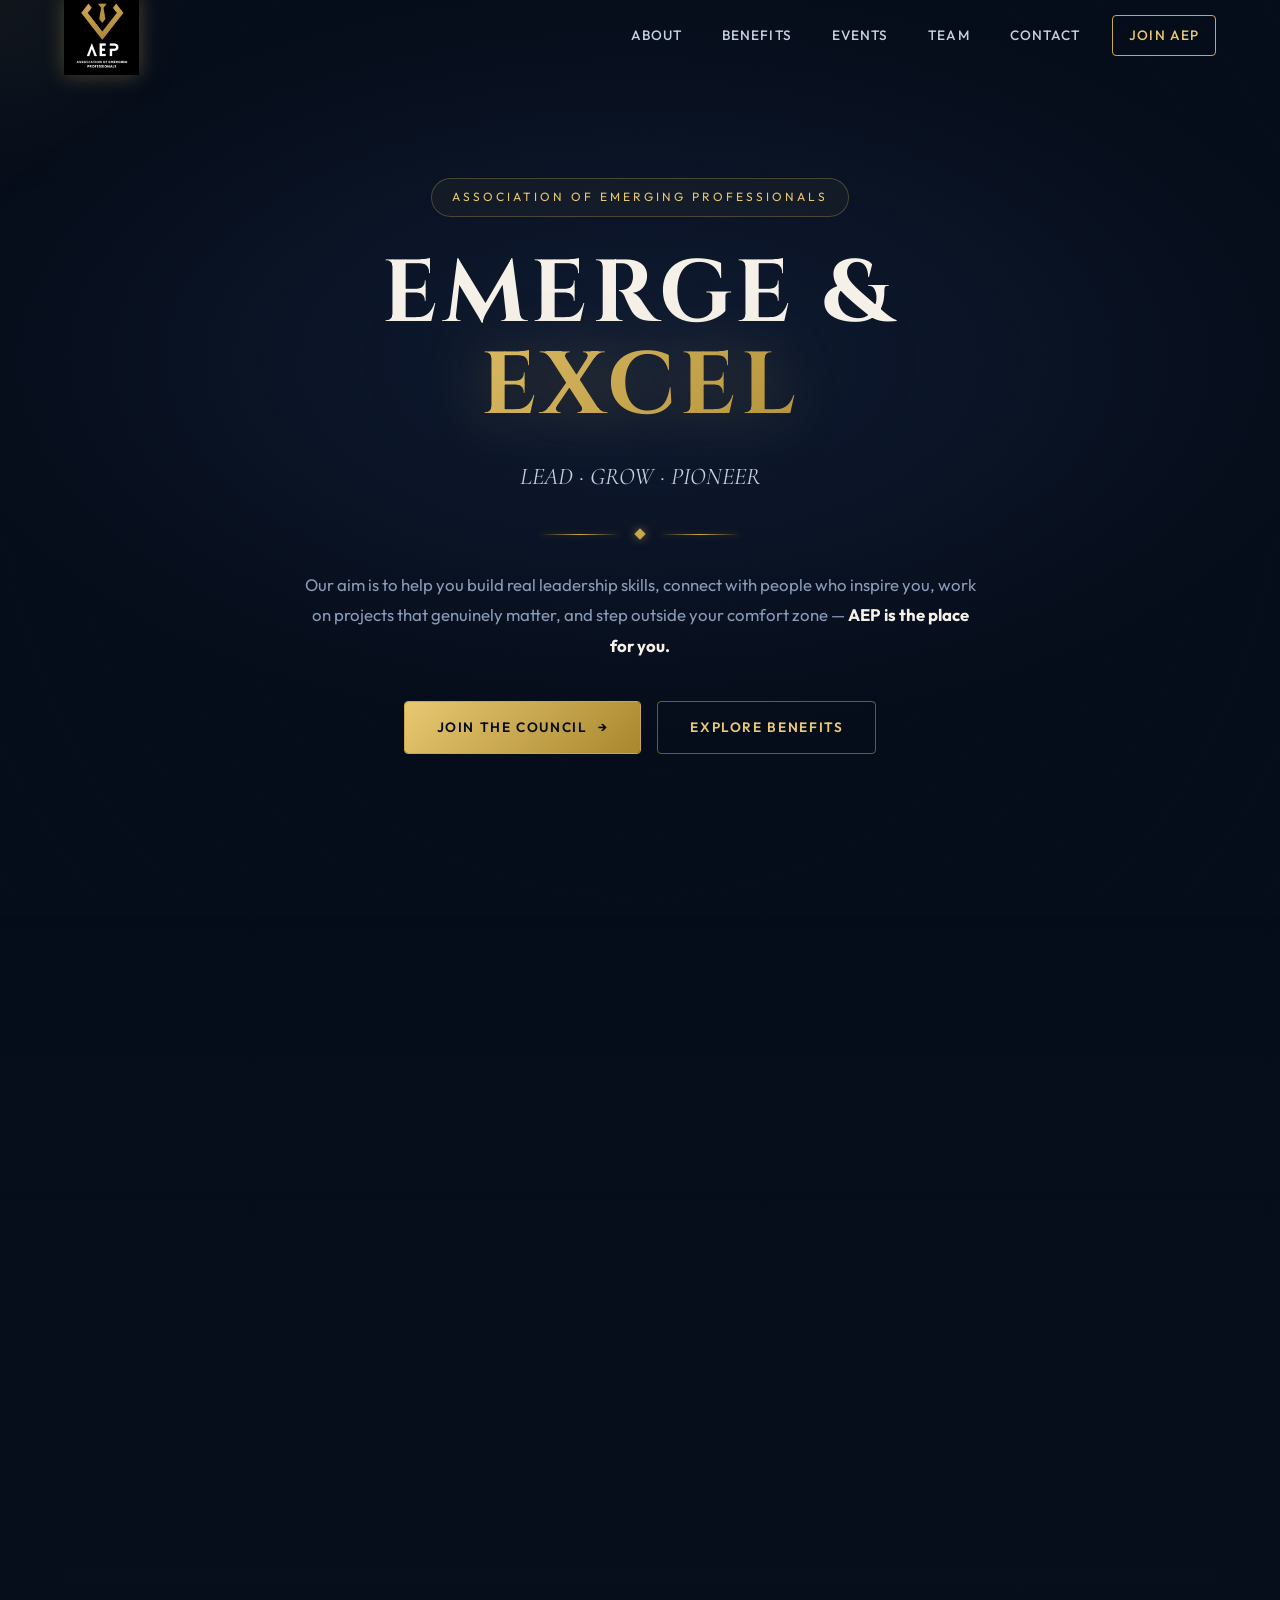
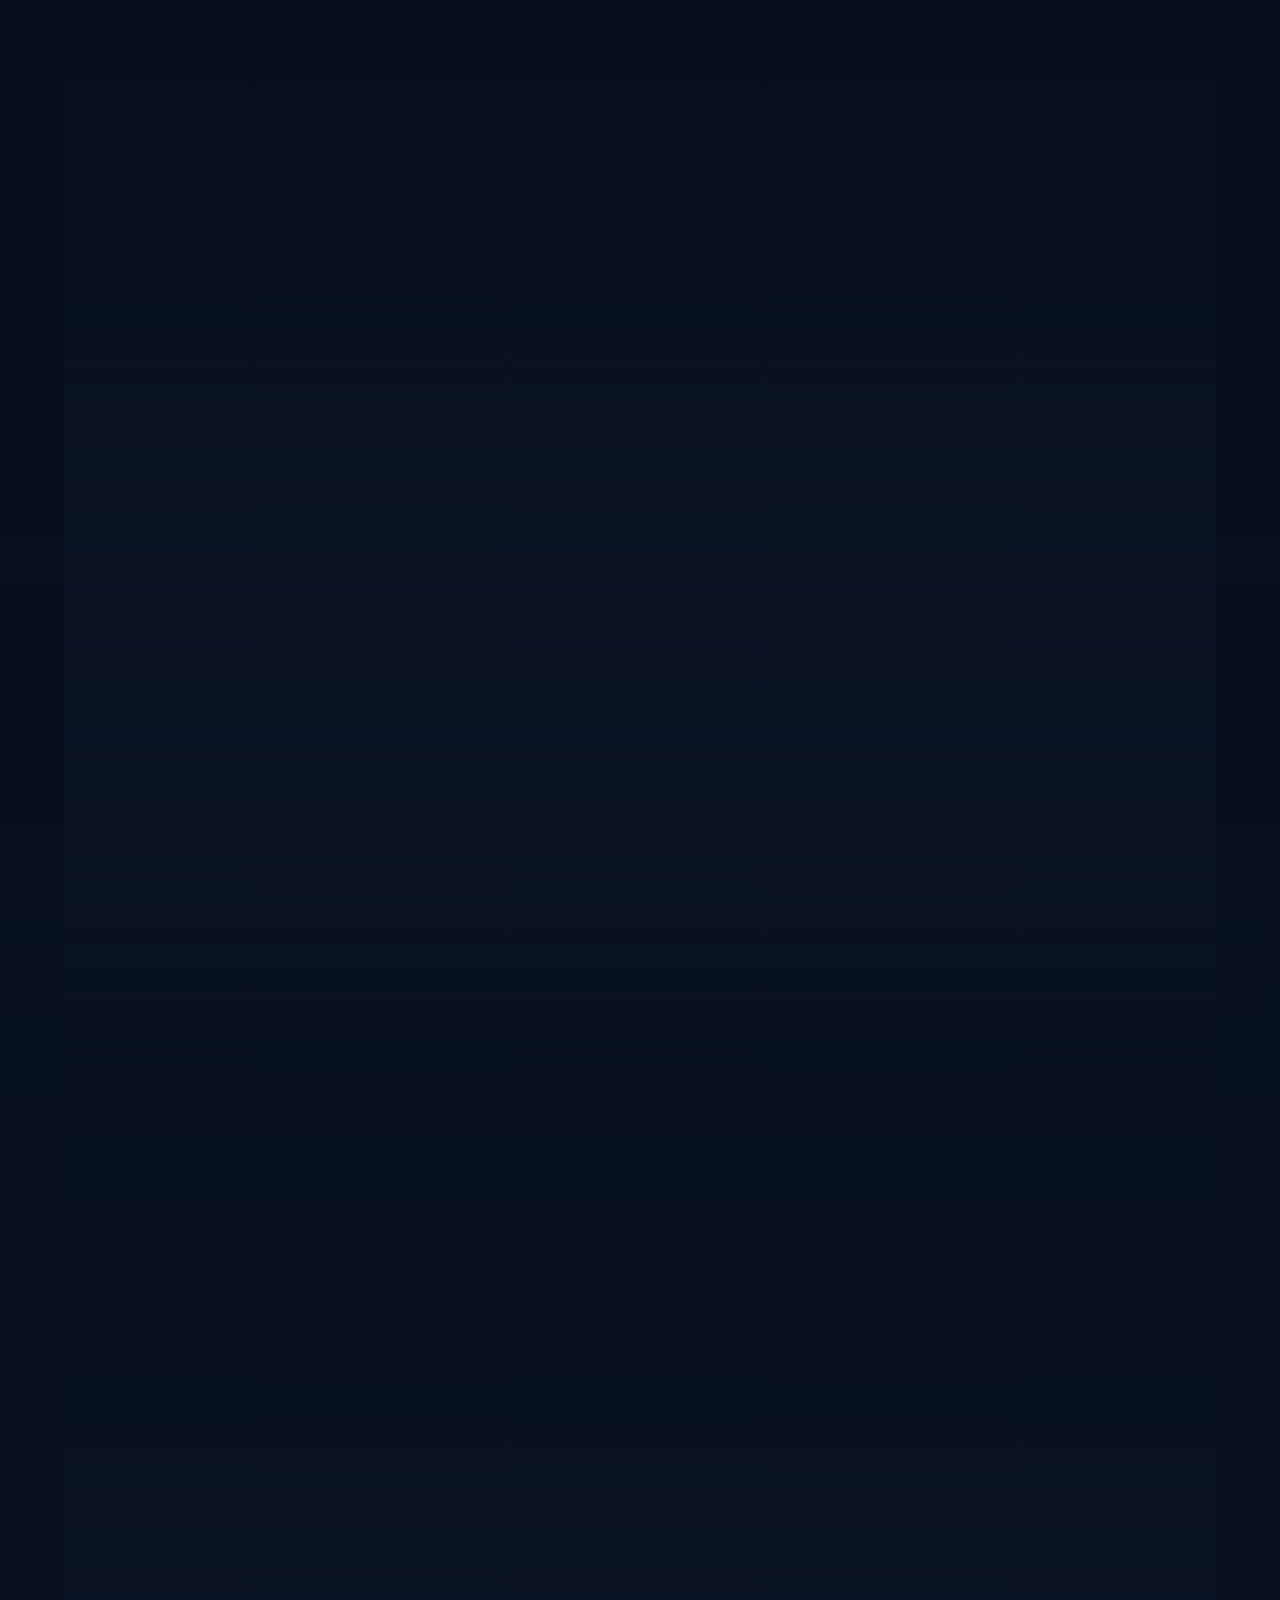
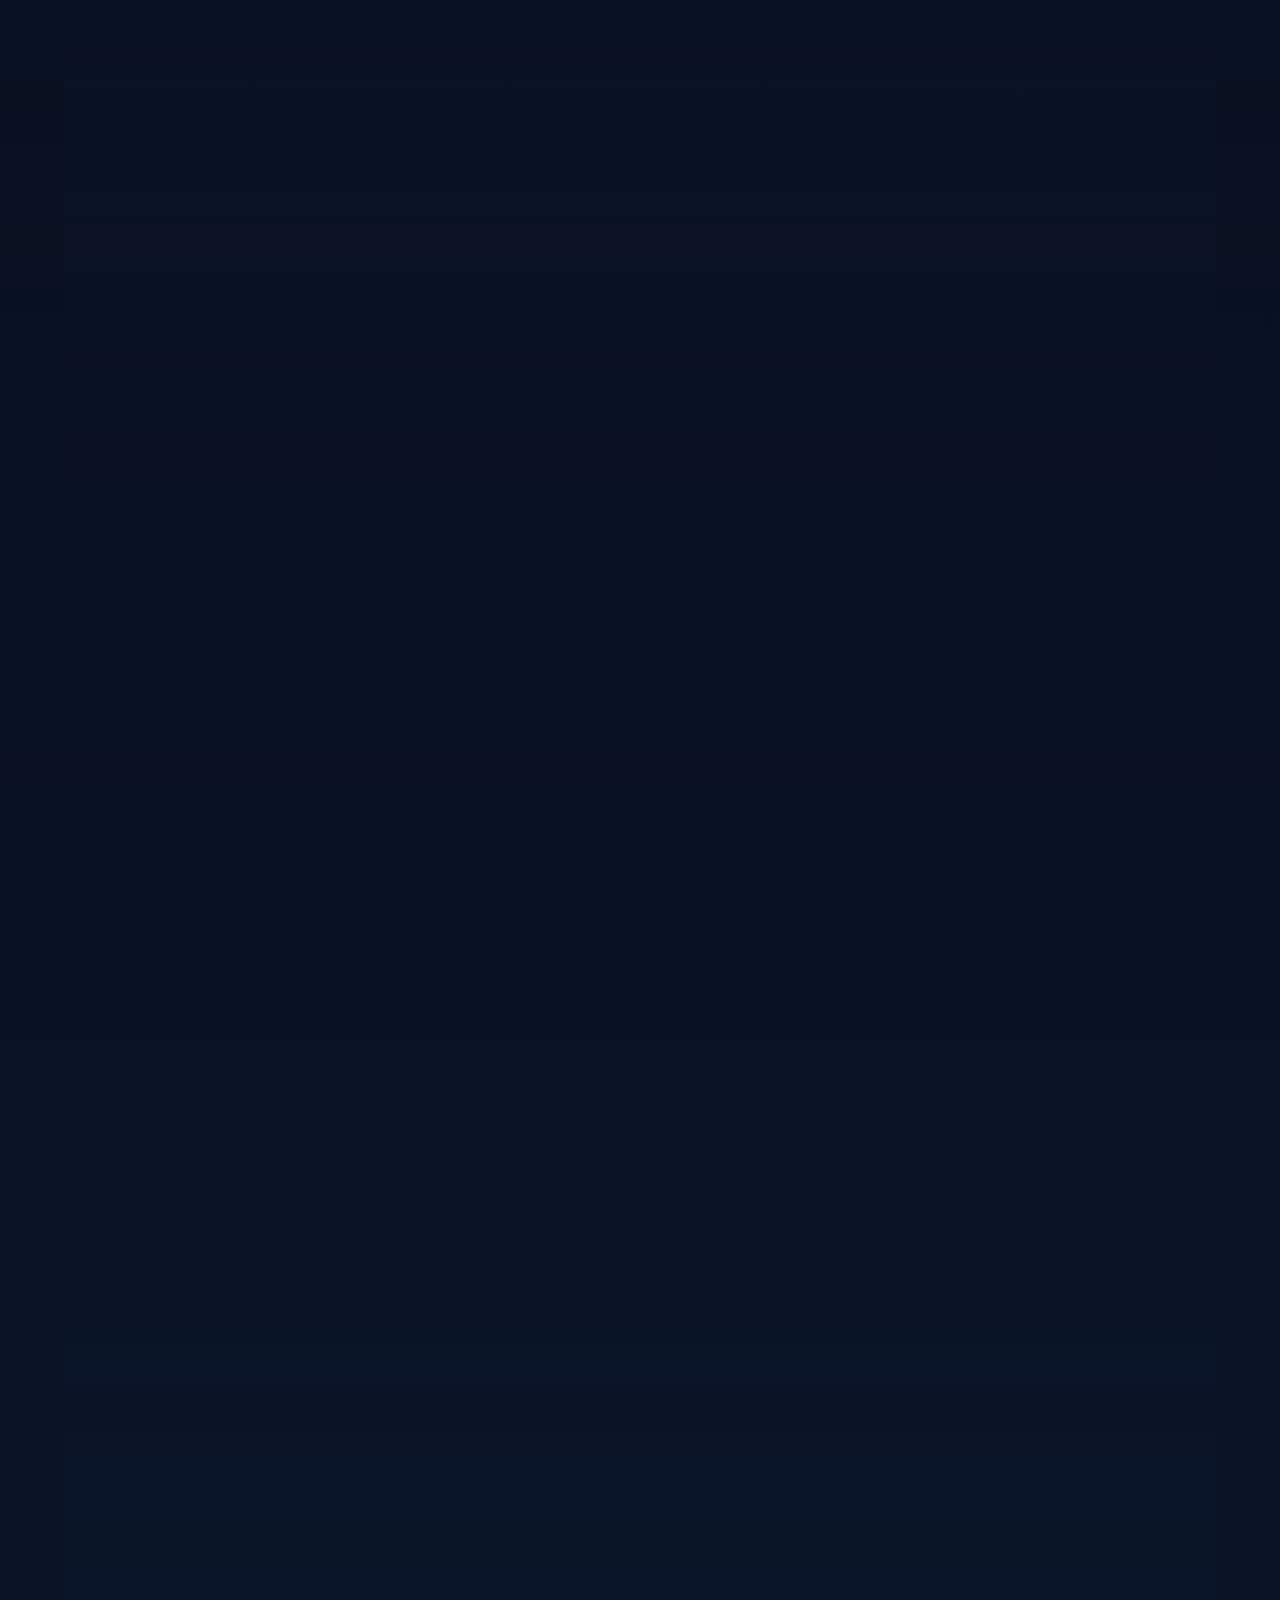
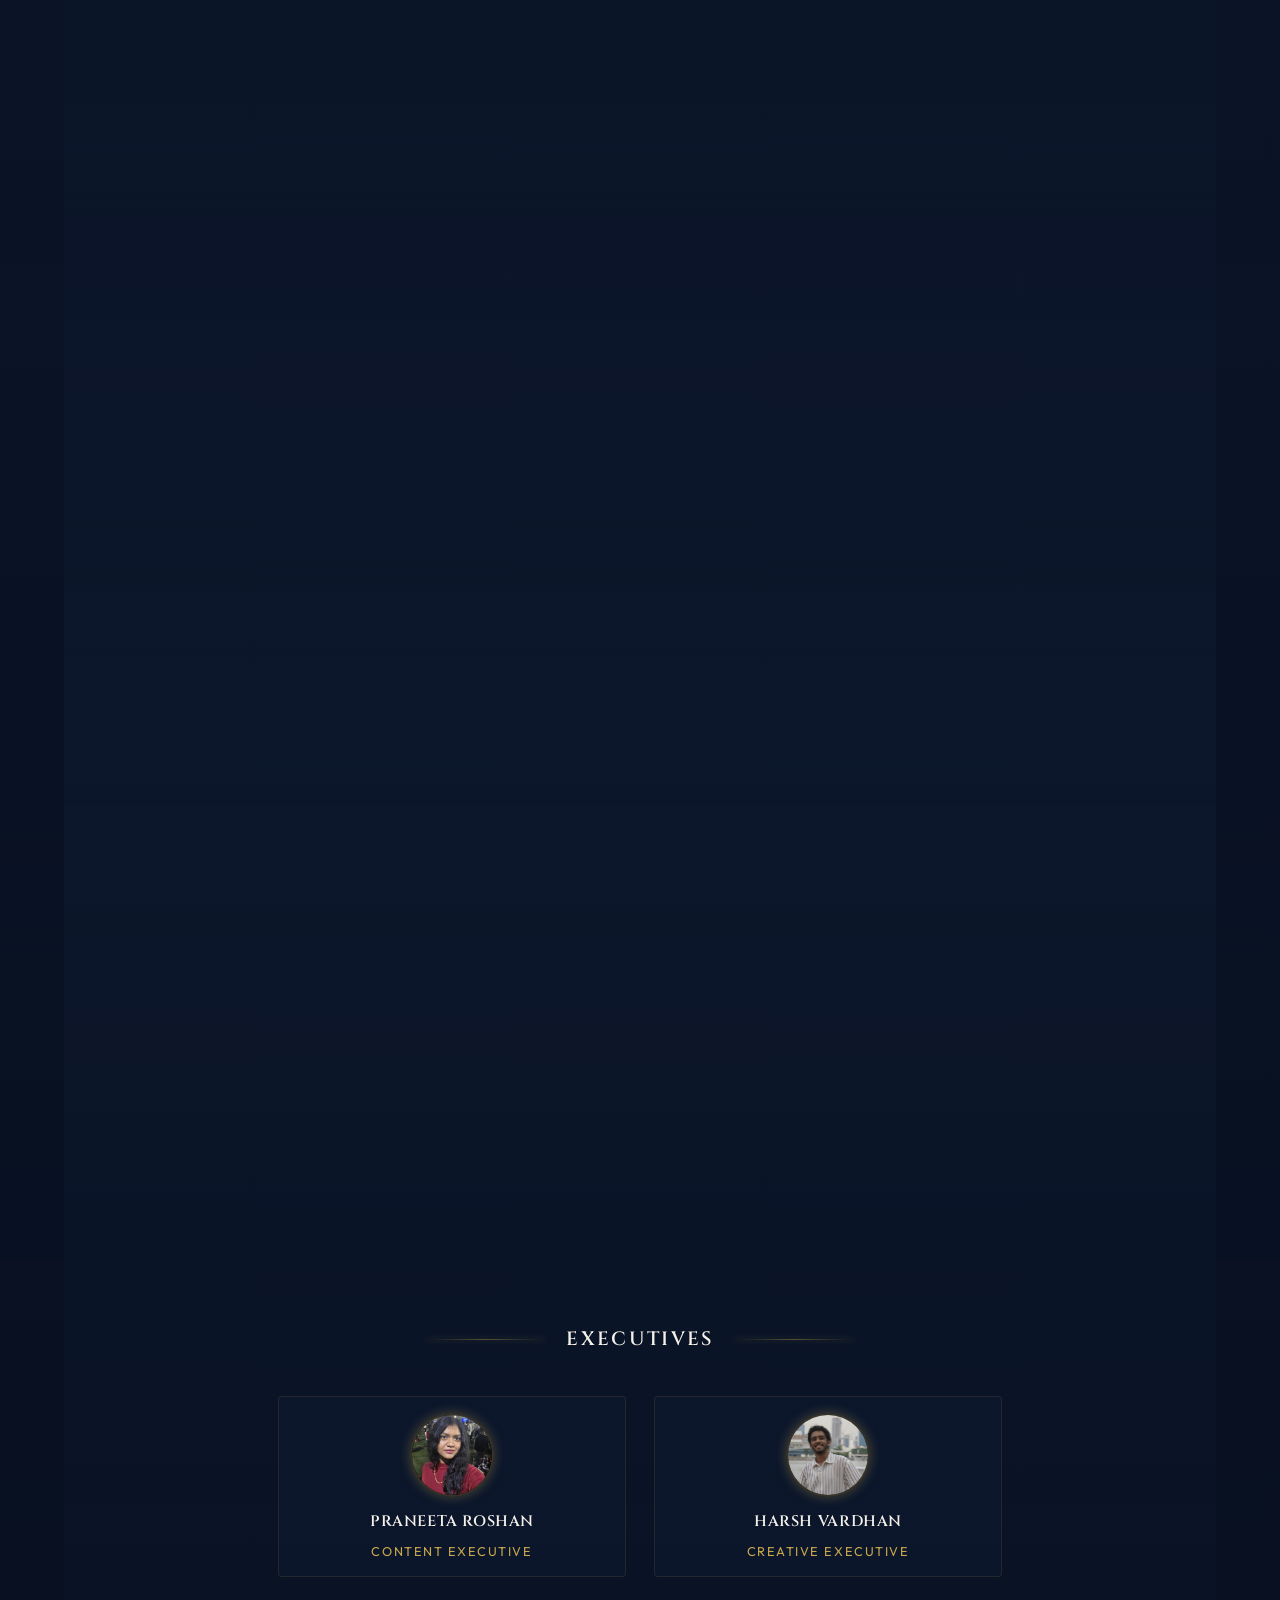
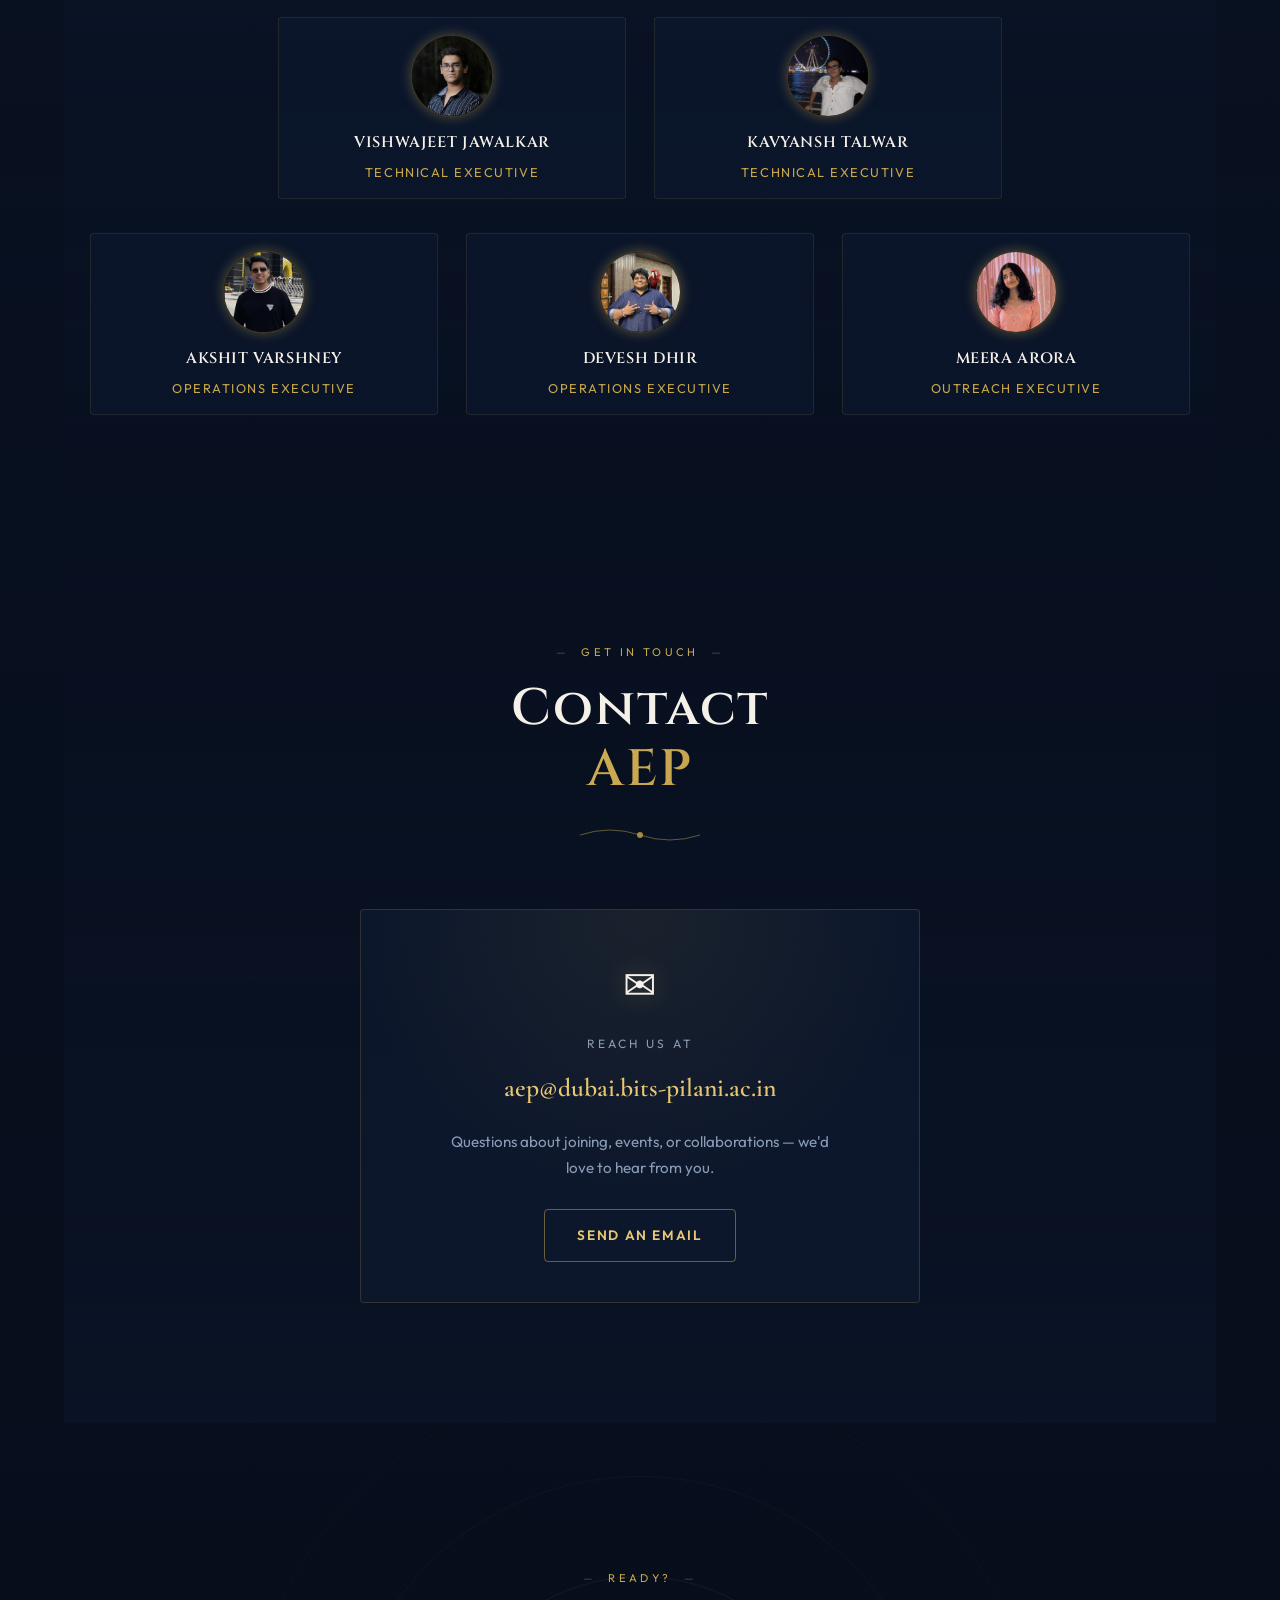
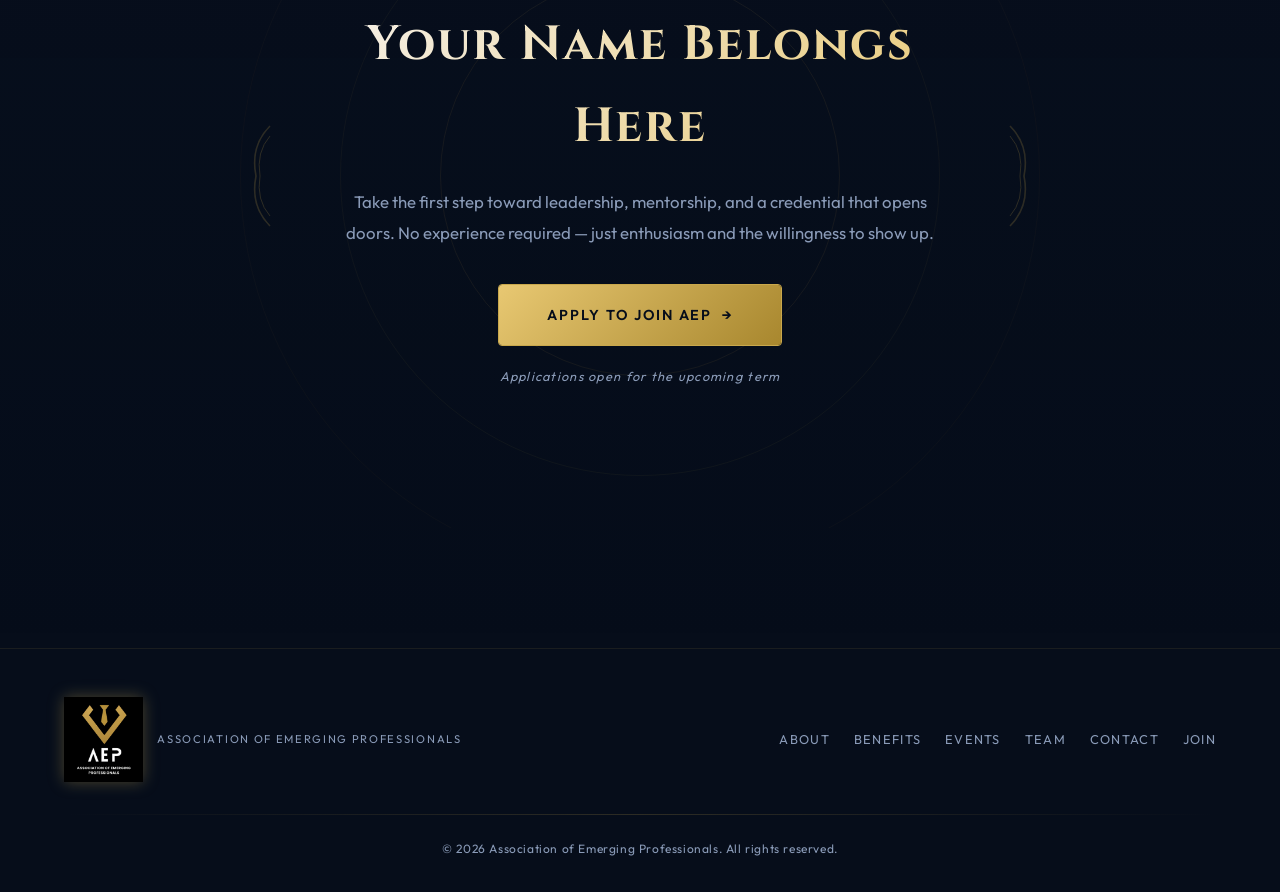
==== commit e9fd9336: "Merge remote changes" ====
--- a/index.html
+++ b/index.html
@@ -16,7 +16,7 @@
     <div class="preloader" id="preloader">
         <div class="preloader-inner">
             <div class="preloader-logo">
-                <img src="assets/aep-logo.png" alt="AEP" class="preloader-logo-img">
+                <img src="assets/aep-logo.jpeg" alt="AEP" class="preloader-logo-img">
             </div>
             <div class="preloader-bar"><div class="preloader-fill"></div></div>
             <p class="preloader-text">ASSOCIATION OF EMERGING PROFESSIONALS</p>
@@ -33,7 +33,7 @@
     <header class="navbar" id="navbar">
         <div class="nav-container">
             <a href="#hero" class="nav-logo">
-                <img src="assets/aep-logo.png" alt="AEP — Association of Emerging Professionals" class="logo-img">
+                <img src="assets/aep-logo.jpeg" alt="AEP — Association of Emerging Professionals" class="logo-img">
             </a>
             <button class="nav-toggle" id="navToggle" aria-label="Toggle navigation">
                 <span></span><span></span><span></span>
@@ -397,11 +397,20 @@
                             <p class="team-role">TREASURER</p>
                             <div class="team-glow"></div>
                         </article>
-                        <article class="team-card reveal" data-tilt>
-                            <div class="team-photo team-photo--member">
-                                <div class="team-photo-placeholder">
-                                    <img src="assets/core.5.png">
-                                </div>
+                    </div>
+                </div>
+
+                <!-- Department Heads -->
+                <div class="team-block team-block--department-heads reveal">
+                    <h3 class="team-subtitle team-subtitle--council">
+                        <span class="team-subtitle-line"></span>
+                        Department Heads
+                        <span class="team-subtitle-line"></span>
+                    </h3>
+                    <div class="team-grid">
+                        <article class="team-card reveal" data-tilt>
+                            <div class="team-photo team-photo--member">
+                                <div class="team-photo-placeholder"><img src="assets/core.5.png"></div>
                             </div>
                             <h4 class="team-name">KOKKU SAI SRAVANT</h4>
                             <p class="team-role">MARKETING HEAD</p>
@@ -409,28 +418,39 @@
                         </article>
                         <article class="team-card reveal" data-tilt>
                             <div class="team-photo team-photo--member">
-                                <div class="team-photo-placeholder">
-                                    <img src="assets/core.6.png">
-                                </div>
-                            </div>
-                            <h4 class="team-name">HARSH DHANKAR</h4>
-                            <p class="team-role">CONTENT HEAD</p>
-                            <div class="team-glow"></div>
-                        </article>
-                        <article class="team-card reveal" data-tilt>
-                            <div class="team-photo team-photo--member">
-                                <div class="team-photo-placeholder">
-                                    <img src="assets/core.7.png">
-                                </div>
+                                <div class="team-photo-placeholder"><img src="assets/ex.3.png"></div>
+                            </div>
+                            <h4 class="team-name">SHASWAT PATHAK</h4>
+                            <p class="team-role">TECHNICAL Head</p>
+                            <div class="team-glow"></div>
+                        </article>
+                        <article class="team-card reveal" data-tilt>
+                            <div class="team-photo team-photo--member">
+                                <div class="team-photo-placeholder"><img src="assets/core.7.png"></div>
                             </div>
                             <h4 class="team-name">KATLYN LINSEY</h4>
                             <p class="team-role">CREATIVE HEAD</p>
                             <div class="team-glow"></div>
                         </article>
-                    </div>
-                </div>
-            </div>
-        </section>
+                        <article class="team-card reveal" data-tilt>
+                            <div class="team-photo team-photo--member">
+                                <div class="team-photo-placeholder"><img src="assets/core.6.png"></div>
+                            </div>
+                            <h4 class="team-name">Harsh DHANKAR</h4>
+                            <p class="team-role">CONTENT HEAD</p>
+                            <div class="team-glow"></div>
+                        </article>
+                        <article class="team-card reveal" data-tilt>
+                            <div class="team-photo team-photo--member">
+                                <div class="team-photo-placeholder"><img src="assets/ex.6.png"></div>
+                            </div>
+                            <h4 class="team-name">ANGAD SINGH</h4>
+                            <p class="team-role">OPERATIONS HEAD</p>
+                            <div class="team-glow"></div>
+                        </article>
+                    </div>
+                </div>
+
                 <!-- Executives -->
                 <div class="team-block team-block--executives reveal">
                     <h3 class="team-subtitle team-subtitle--council">
@@ -457,14 +477,6 @@
                         </article>
                         <article class="team-card reveal" data-tilt>
                             <div class="team-photo team-photo--member">
-                                <div class="team-photo-placeholder"><img src="assets/ex.3.png"></div>
-                            </div>
-                            <h4 class="team-name">SHASHWAT PATHAK</h4>
-                            <p class="team-role">TECHNICAL HEAD</p>
-                            <div class="team-glow"></div>
-                        </article>
-                        <article class="team-card reveal" data-tilt>
-                            <div class="team-photo team-photo--member">
                                 <div class="team-photo-placeholder"><img src="assets/ex.4.png"></div>
                             </div>
                             <h4 class="team-name">VISHWAJEET JAWALKAR</h4>
@@ -477,14 +489,6 @@
                             </div>
                             <h4 class="team-name">KAVYANSH TALWAR</h4>
                             <p class="team-role">TECHNICAL EXECUTIVE</p>
-                            <div class="team-glow"></div>
-                        </article>
-                        <article class="team-card reveal" data-tilt>
-                            <div class="team-photo team-photo--member">
-                                <div class="team-photo-placeholder"><img src="assets/ex.6.png"></div>
-                            </div>
-                            <h4 class="team-name">ANGAD SINGH</h4>
-                            <p class="team-role">OPERATIONS HEAD</p>
                             <div class="team-glow"></div>
                         </article>
                         <article class="team-card reveal" data-tilt>
@@ -574,7 +578,7 @@
         <div class="container">
             <div class="footer-top">
                 <div class="footer-brand">
-                    <img src="assets/aep-logo.png" alt="AEP — Association of Emerging Professionals" class="footer-logo-img">
+                    <img src="assets/aep-logo.jpeg" alt="AEP — Association of Emerging Professionals" class="footer-logo-img">
                     <div class="footer-full">Association of Emerging Professionals</div>
                 </div>
                 <nav class="footer-nav">
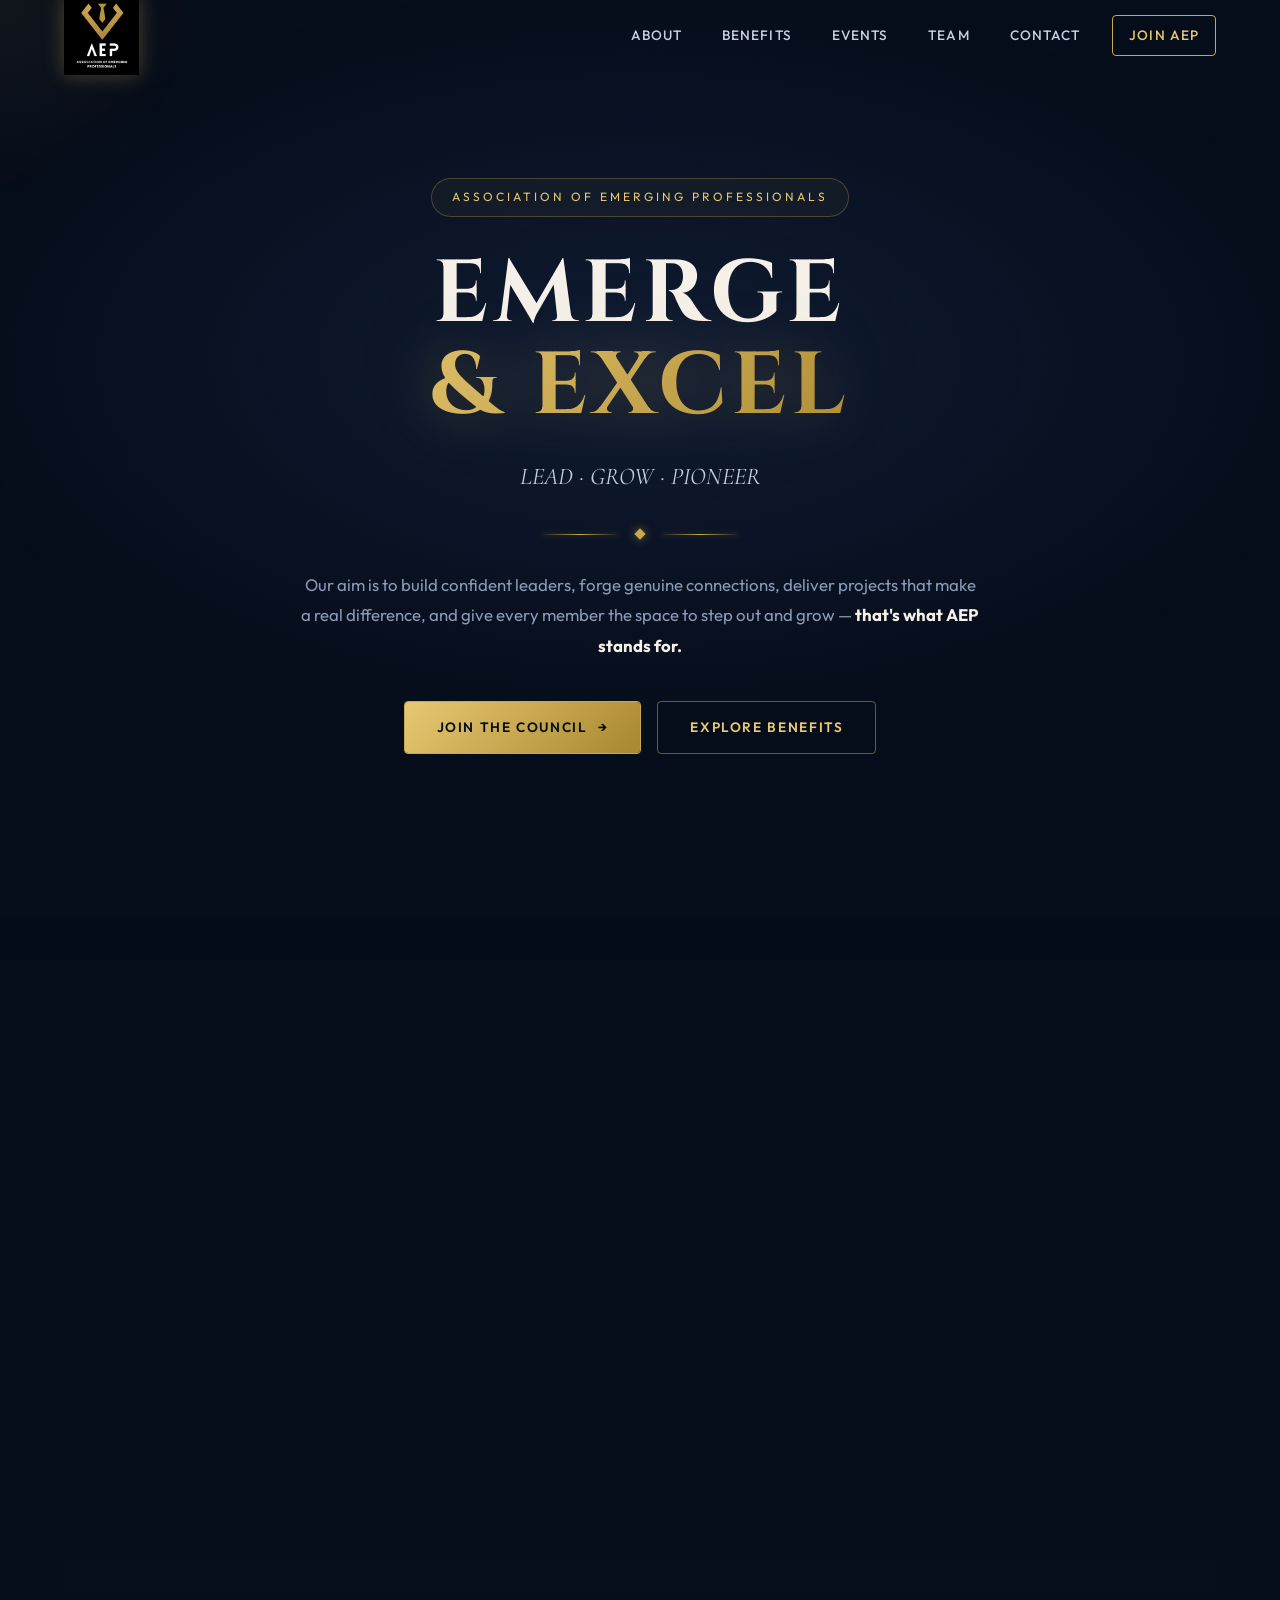
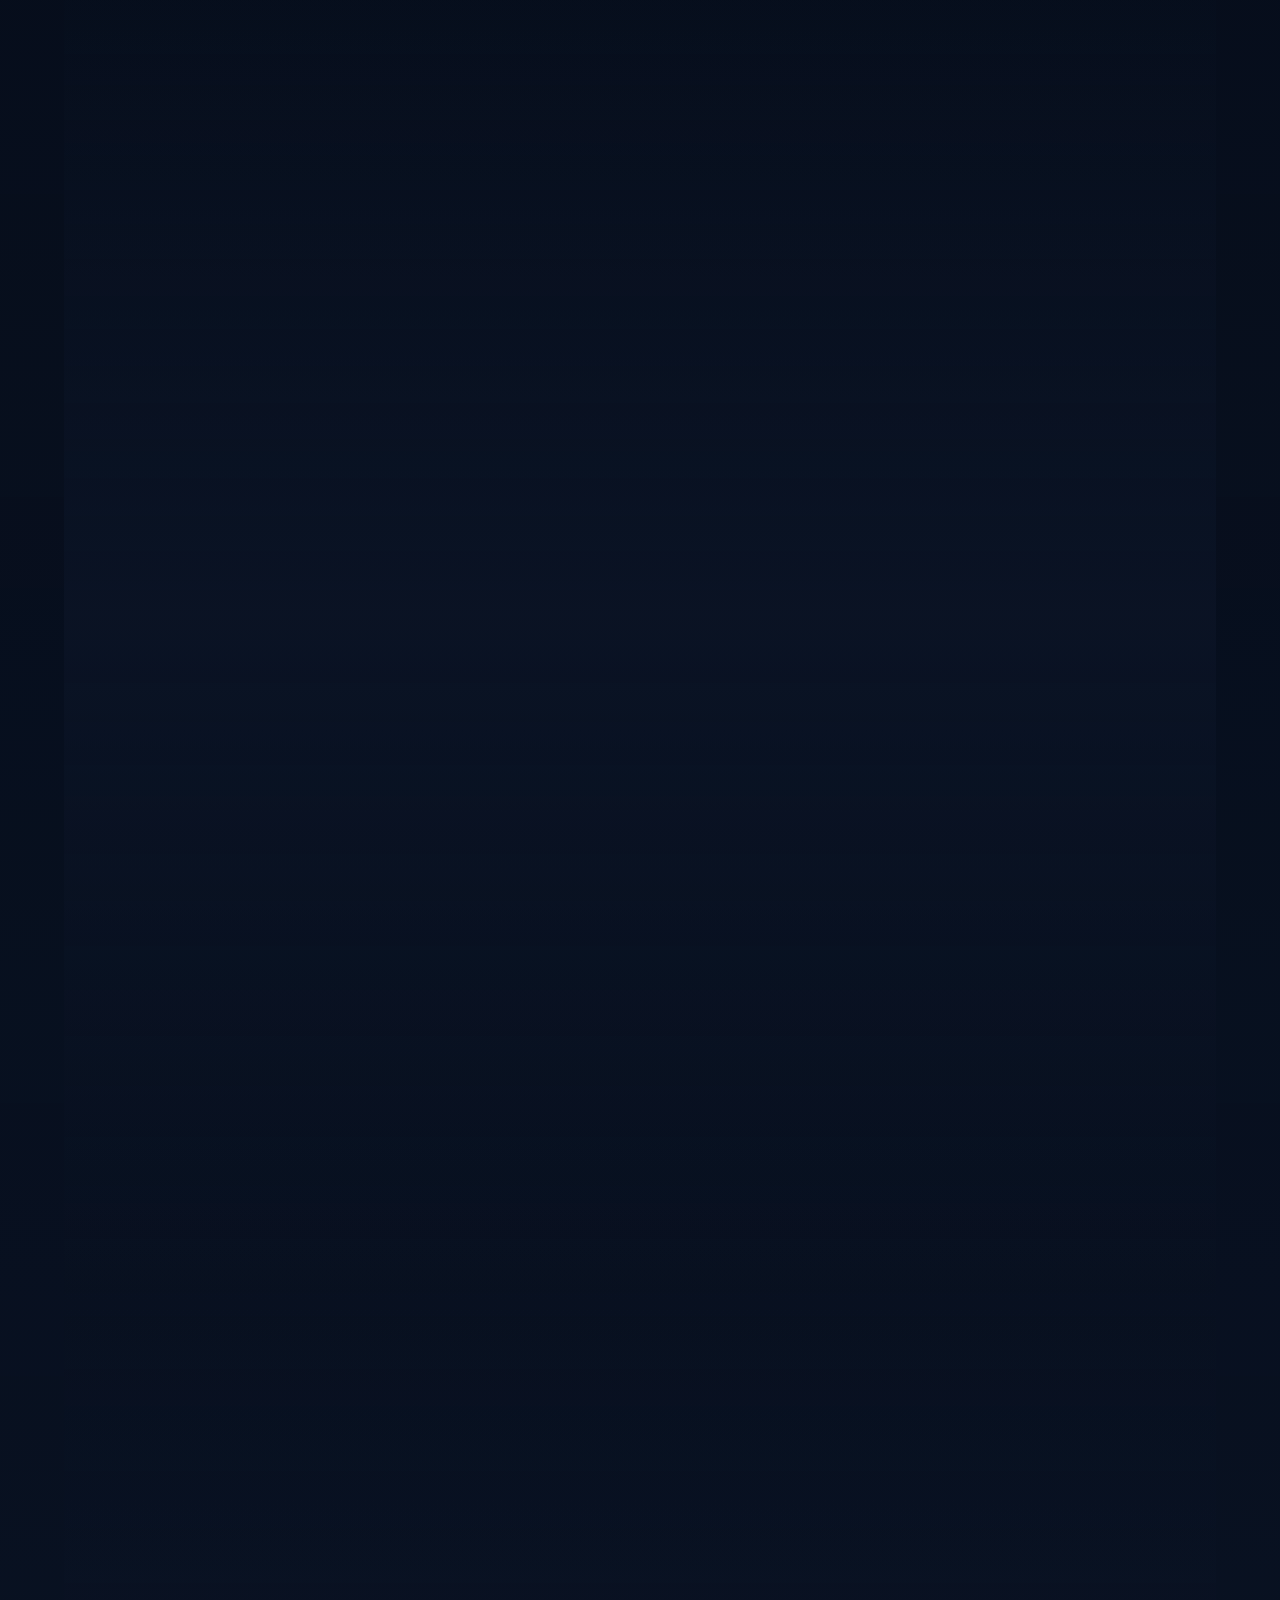
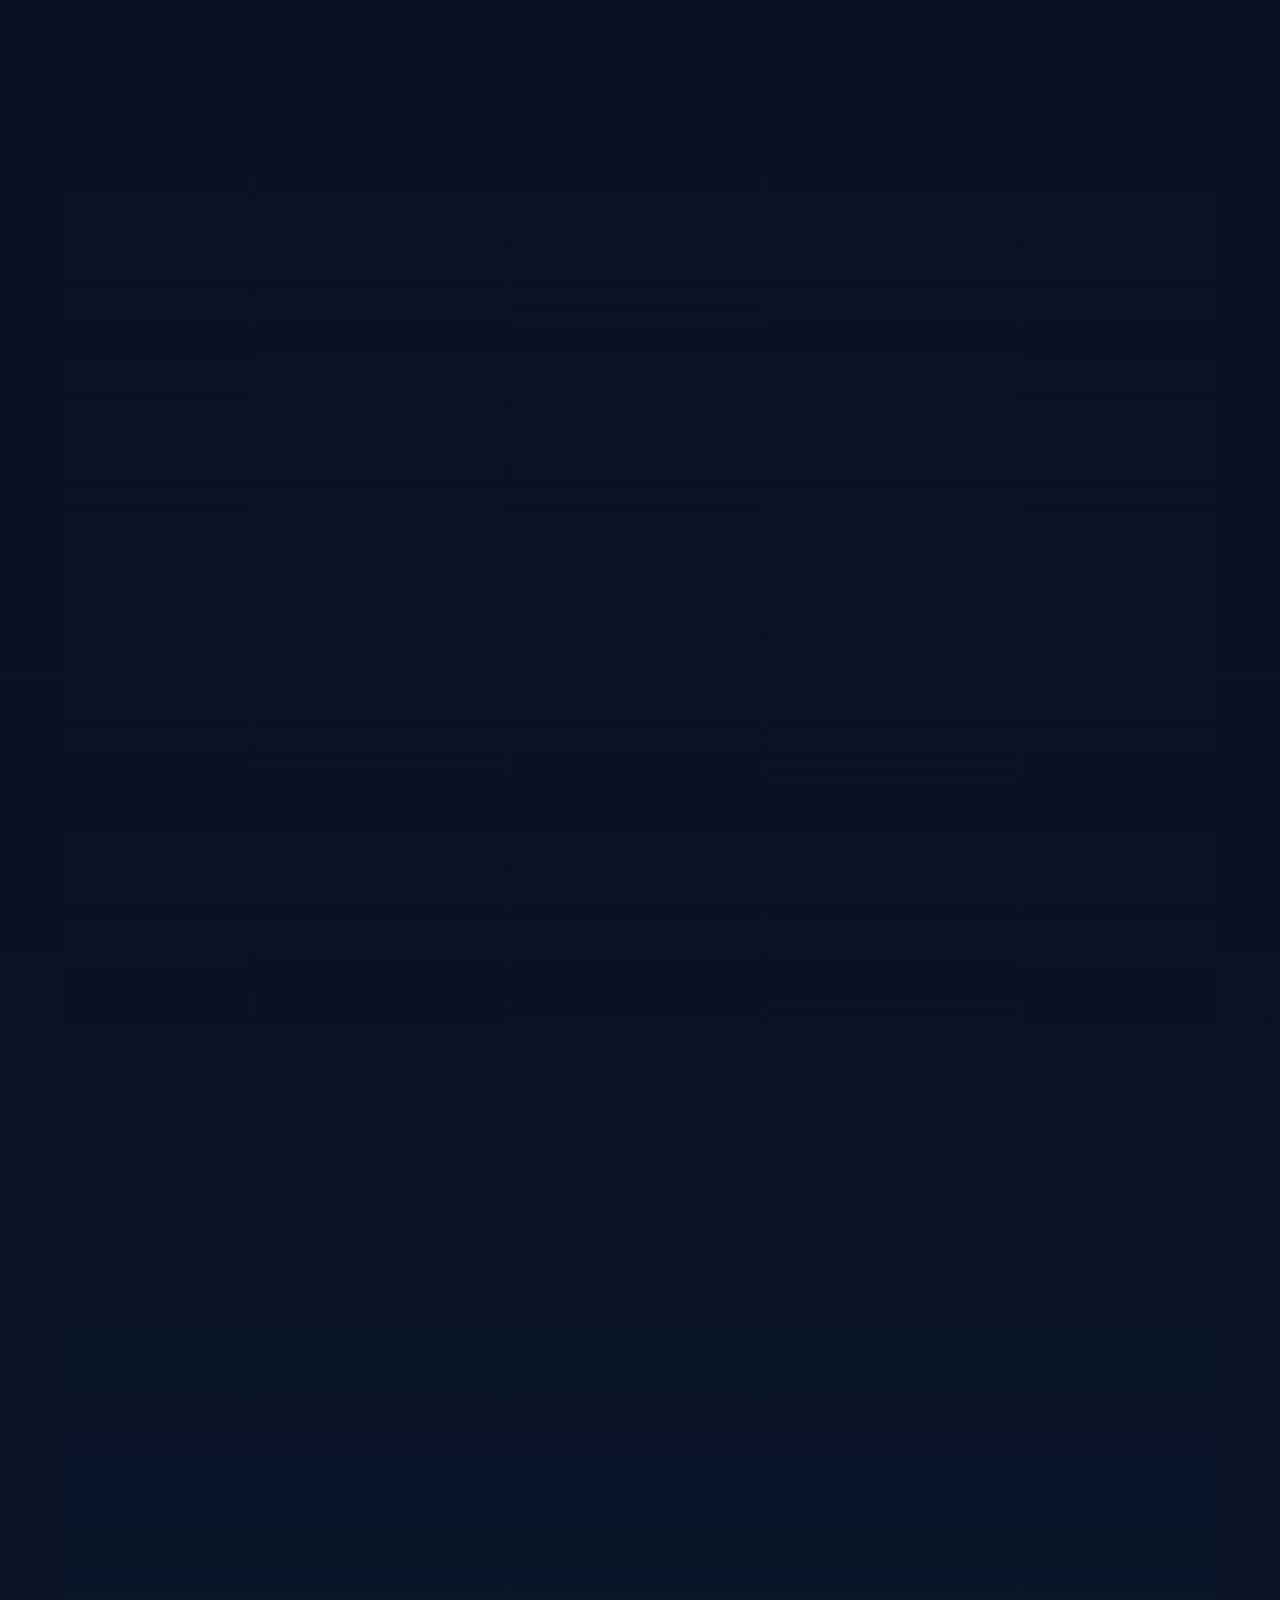
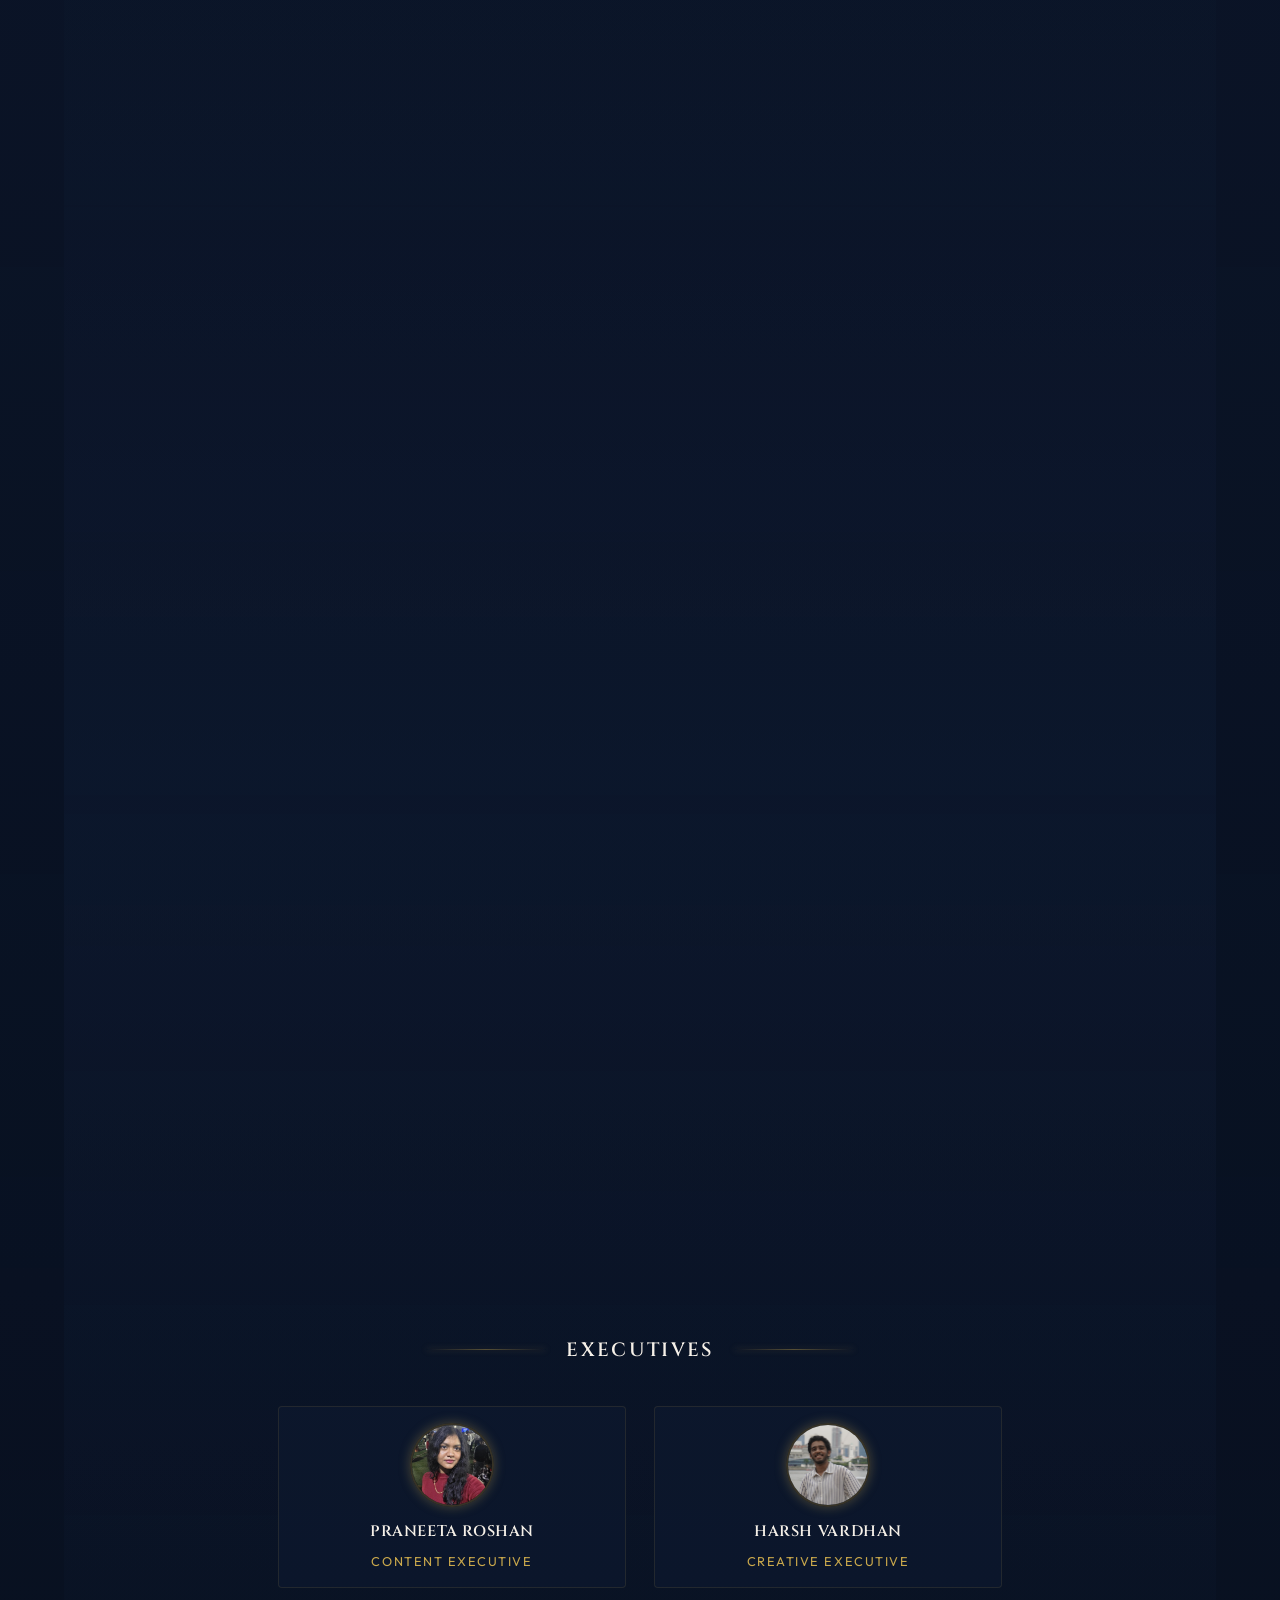
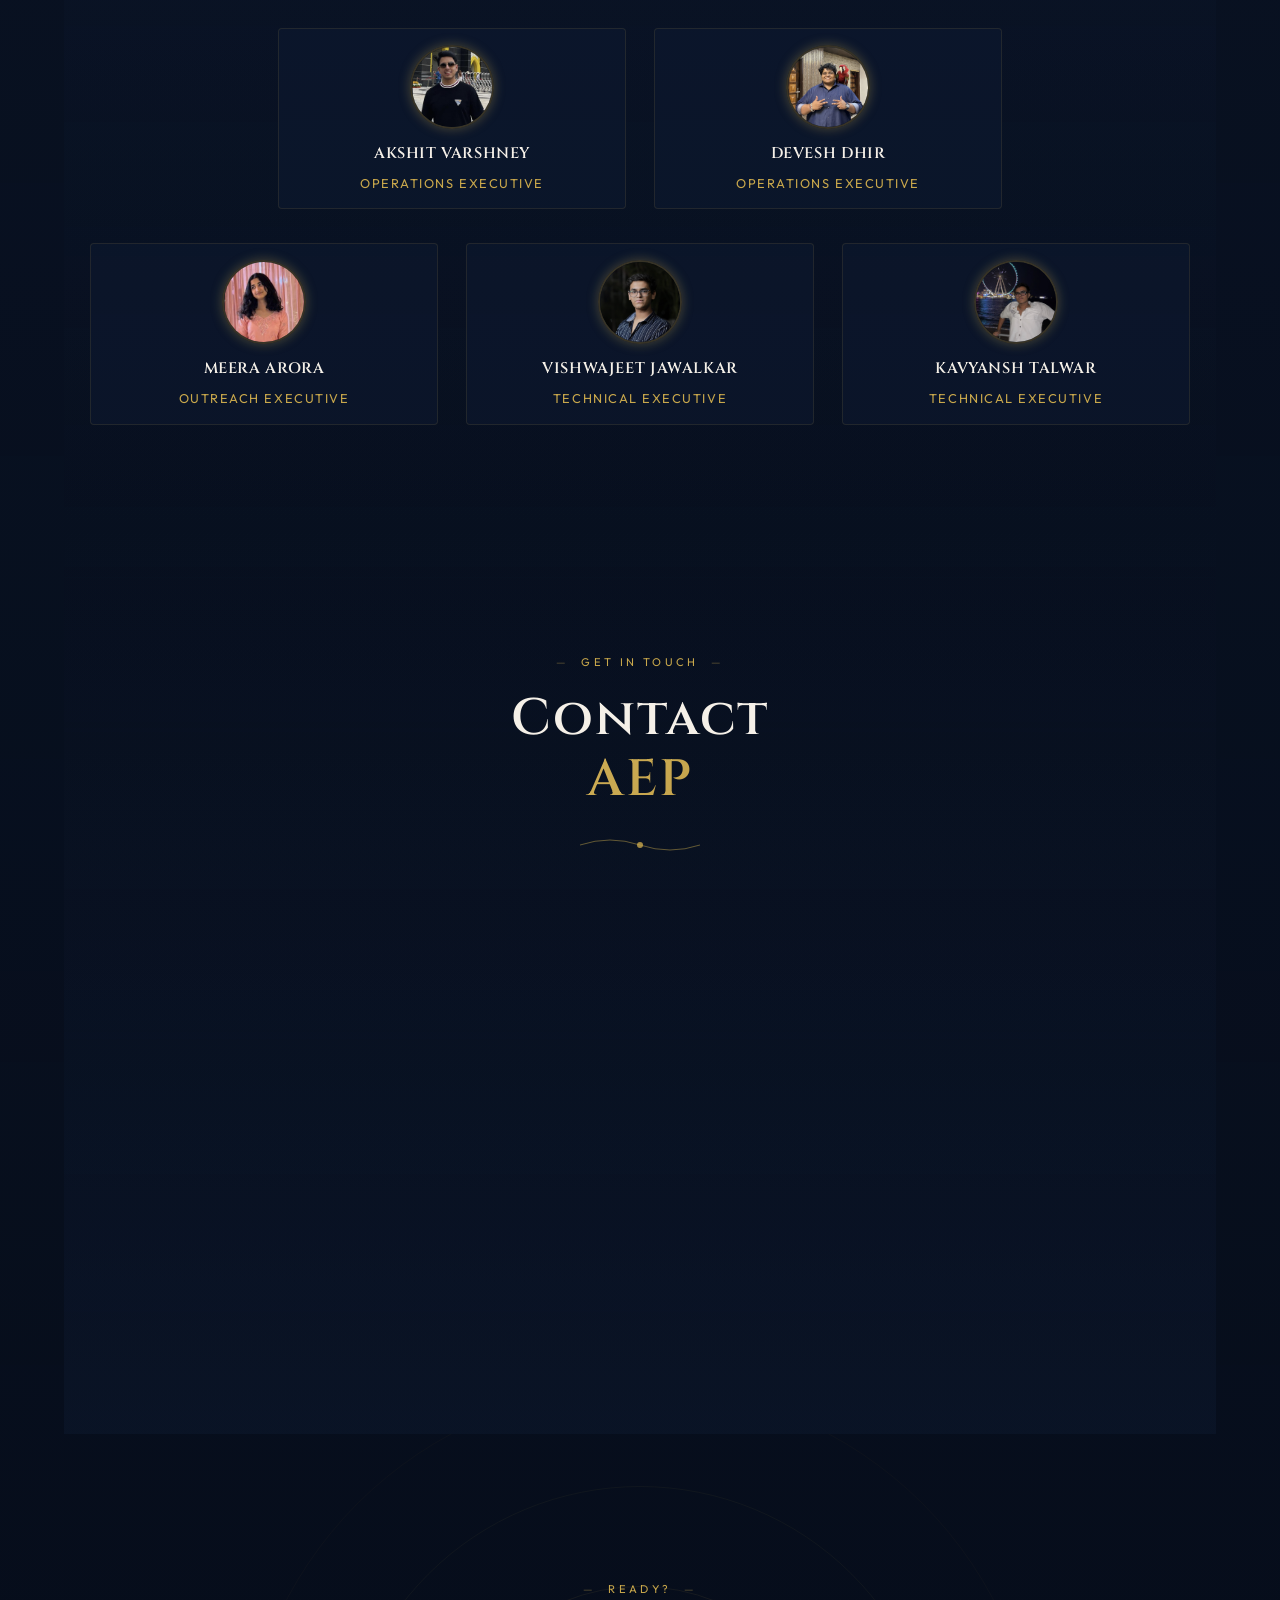
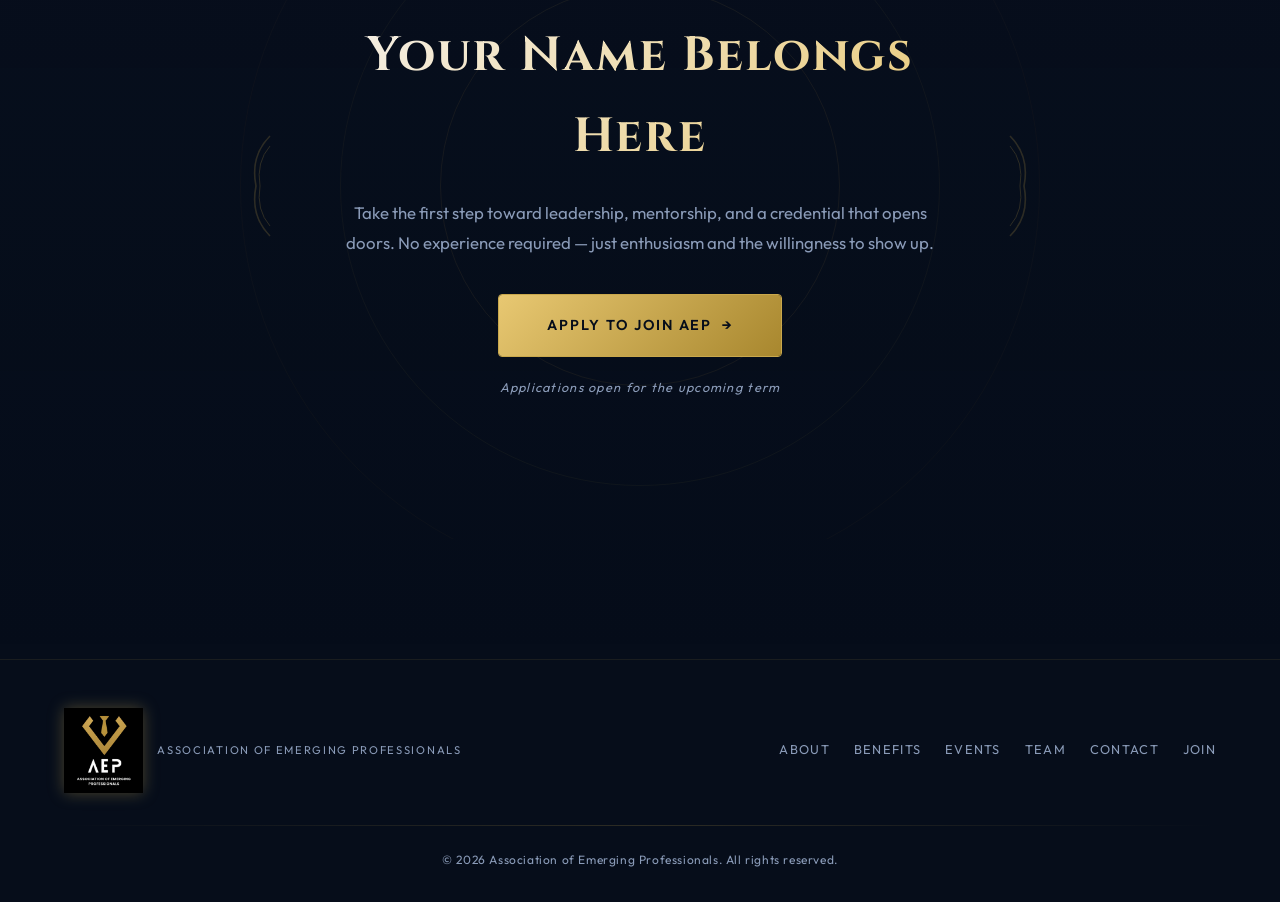
==== commit 6d373b2b: "Initial commit: website with updated Previous Events section" ====
--- a/index.html
+++ b/index.html
@@ -11,7 +11,7 @@
     <link rel="stylesheet" href="style.css">
 </head>
 <body>
- 
+
     <!-- Preloader -->
     <div class="preloader" id="preloader">
         <div class="preloader-inner">
@@ -22,13 +22,13 @@
             <p class="preloader-text">ASSOCIATION OF EMERGING PROFESSIONALS</p>
         </div>
     </div>
- 
+
     <!-- Cursor glow -->
     <div class="cursor-glow" id="cursorGlow"></div>
- 
+
     <!-- Geometric background canvas -->
     <canvas id="geoCanvas" class="geo-canvas" aria-hidden="true"></canvas>
- 
+
     <!-- Navigation -->
     <header class="navbar" id="navbar">
         <div class="nav-container">
@@ -48,9 +48,9 @@
             </nav>
         </div>
     </header>
- 
+
     <main>
- 
+
         <!-- Hero -->
         <section class="hero" id="hero">
             <div class="hero-content">
@@ -58,8 +58,8 @@
                     Association of Emerging Professionals
                 </div>
                 <h1 class="hero-title reveal">
-                    <span class="dual-text" data-text="EMERGE &">EMERGE &amp;</span>
-                    <span class="dual-text dual-text--gold" data-text="EXCEL">EXCEL</span>
+                    <span class="dual-text" data-text="EMERGE">EMERGE</span>
+                    <span class="dual-text dual-text--gold" data-text="&amp; EXCEL">&amp; EXCEL</span>
                 </h1>
                 <p class="hero-subtitle reveal">LEAD · GROW · PIONEER</p>
                 <div class="hero-divider reveal" aria-hidden="true">
@@ -68,7 +68,7 @@
                     <span class="divider-line"></span>
                 </div>
                 <p class="hero-desc reveal">
-                    Our aim is to help you build real leadership skills, connect with people who inspire you, work on projects that genuinely matter, and step outside your comfort zone — <strong>AEP is the place for you.</strong>
+                    Our aim is to build confident leaders, forge genuine connections, deliver projects that make a real difference, and give every member the space to step out and grow — <strong>that's what AEP stands for.</strong>
                 </p>
                 <div class="hero-actions reveal">
                     <a href="#join" class="btn btn-primary btn-magnetic">
@@ -82,8 +82,11 @@
                     </a>
                 </div>
             </div>
+            <div class="hero-scroll reveal" aria-hidden="true">
+                <div class="scroll-line"></div>
+            </div>
         </section>
- 
+
         <!-- About -->
         <section class="section about" id="about">
             <div class="container">
@@ -114,7 +117,7 @@
                         </div>
                     </div>
                 </div>
- 
+
         <!-- Benefits -->
         <section class="section benefits" id="benefits">
             <div class="container">
@@ -127,7 +130,7 @@
                     <div class="section-flourish" aria-hidden="true"></div>
                 </div>
                 <div class="benefits-grid">
- 
+
                     <article class="benefit-card reveal" data-tilt>
                         <div class="benefit-icon">🏅</div>
                         <div class="benefit-number">01</div>
@@ -135,7 +138,7 @@
                         <p class="benefit-desc">Complete your term and walk away with a powerful LOR from Dr. Sartaj &amp; Dr. Darshita — a meaningful credential for job applications, internships, or graduate school.</p>
                         <div class="benefit-glow"></div>
                     </article>
- 
+
                     <article class="benefit-card reveal" data-tilt>
                         <div class="benefit-icon">🎓</div>
                         <div class="benefit-number">02</div>
@@ -143,7 +146,7 @@
                         <p class="benefit-desc">Get real, one-on-one guidance from faculty who are genuinely invested in your personal and professional growth — not just your grades.</p>
                         <div class="benefit-glow"></div>
                     </article>
- 
+
                     <article class="benefit-card reveal" data-tilt>
                         <div class="benefit-icon">🤝</div>
                         <div class="benefit-number">03</div>
@@ -151,7 +154,7 @@
                         <p class="benefit-desc">As a council member, you'll learn directly from industry leaders through talks, sessions, and hands-on collaborations that go far beyond anything a lecture hall can offer.</p>
                         <div class="benefit-glow"></div>
                     </article>
- 
+
                     <article class="benefit-card reveal" data-tilt>
                         <div class="benefit-icon">🚪</div>
                         <div class="benefit-number">04</div>
@@ -159,23 +162,23 @@
                         <p class="benefit-desc">Build authentic relationships with professionals, entrepreneurs, and changemakers who can help shape — and accelerate — your career journey.</p>
                         <div class="benefit-glow"></div>
                     </article>
- 
-                </div>
- 
+
+                </div>
+
                 <!-- More benefits -->
                 <div class="more-benefits reveal">
                     <div class="more-benefits-header">
                         <span class="more-star">🌟</span>
-                        <h3>And so much more, including:</h3>
+                        <h3>Member-Exclusive Benefits</h3>
                     </div>
                     <ul class="more-list">
                         <li class="more-item reveal">
                             <span class="more-bullet"></span>
-                            Certification &amp; Recognition for participation and volunteering
+                            Certification &amp; Recognition (for participation &amp; volunteering)
                         </li>
                         <li class="more-item reveal">
                             <span class="more-bullet"></span>
-                            Cross-disciplinary Learning across teams and functions
+                            Cross-disciplinary Learning
                         </li>
                         <li class="more-item reveal">
                             <span class="more-bullet"></span>
@@ -189,7 +192,7 @@
                 </div>
             </div>
         </section>
- 
+
         <!-- Events -->
         <section class="section events" id="events">
             <div class="container">
@@ -201,7 +204,7 @@
                     </h2>
                     <div class="section-flourish" aria-hidden="true"></div>
                 </div>
- 
+
                 <!-- Upcoming Events -->
                 <div class="events-block events-block--upcoming reveal">
                     <h3 class="events-subtitle events-subtitle--upcoming">
@@ -210,92 +213,109 @@
                         <span class="events-subtitle-line"></span>
                     </h3>
                     <div class="events-grid">
-                        <!-- TODO: swap in September event photos + real titles -->
                         <article class="event-card event-card--upcoming reveal" data-tilt>
-                            <div class="event-badge">Upcoming</div>
+                            <div class="event-badge">September</div>
                             <div class="event-media">
-                                <!-- <img src="assets/events/sept-1.jpg" alt="September Event 1"> -->
+                                <!-- TODO: replace with September event photo. Image path: assets/events/sept-1.jpg, alt text: September Event 1 -->
                                 <div class="event-placeholder">
                                     <span class="event-placeholder-icon">◇</span>
                                     <span>Event Image</span>
                                 </div>
                             </div>
-                            <h4 class="event-title">Event Name Here</h4>
+                            <h4 class="event-title">September Event 1</h4>
                             <div class="event-glow"></div>
                         </article>
                         <article class="event-card event-card--upcoming reveal" data-tilt>
-                            <div class="event-badge">Upcoming</div>
+                            <div class="event-badge">September</div>
                             <div class="event-media">
-                                <!-- <img src="assets/events/sept-2.jpg" alt="September Event 2"> -->
+                                <!-- TODO: replace with September event photo. Image path: assets/events/sept-2.jpg, alt text: September Event 2 -->
                                 <div class="event-placeholder">
                                     <span class="event-placeholder-icon">◇</span>
                                     <span>Event Image</span>
                                 </div>
                             </div>
-                            <h4 class="event-title">Event Name Here</h4>
+                            <h4 class="event-title">September Event 2</h4>
                             <div class="event-glow"></div>
                         </article>
                         <article class="event-card event-card--upcoming reveal" data-tilt>
-                            <div class="event-badge">Upcoming</div>
+                            <div class="event-badge">September</div>
                             <div class="event-media">
-                                <!-- <img src="assets/events/sept-3.jpg" alt="September Event 3"> -->
+                                <!-- TODO: replace with September event photo. Image path: assets/events/sept-3.jpg, alt text: September Event 3 -->
                                 <div class="event-placeholder">
                                     <span class="event-placeholder-icon">◇</span>
                                     <span>Event Image</span>
                                 </div>
                             </div>
-                            <h4 class="event-title">Event Name Here</h4>
+                            <h4 class="event-title">September Event 3</h4>
                             <div class="event-glow"></div>
                         </article>
                     </div>
                 </div>
-            </div>
-        </section>
- 
-        <!-- Recent Events -->
-                <div class="events-block reveal">
+
+                <!-- Previous Events -->
+                <div class="events-block events-block--previous reveal">
                     <h3 class="events-subtitle">
                         <span class="events-subtitle-line"></span>
-                        Recent Events
+                        Previous Events
                         <span class="events-subtitle-line"></span>
                     </h3>
                     <div class="events-grid">
-                        <article class="event-card reveal" data-tilt>
+                        <article class="event-card event-card--previous reveal" data-tilt>
+                            <button class="event-info-toggle" type="button" aria-expanded="false" aria-label="Toggle event description">
+                                <span aria-hidden="true">+</span>
+                            </button>
                             <div class="event-media">
-                                <!-- Add image: <img src="assets/events/recent-1.jpg" alt="Marketing / Challenge"> -->
+                                <!-- Add image here. Image path: assets/events/recent-1.jpg, alt text: CV Masterclass - From Campus to Corporate -->
                                 <div class="event-placeholder">
                                     <span class="event-placeholder-icon">◇</span>
                                     <span>Event Image</span>
                                 </div>
-                            </div>
-                            <h4 class="event-title">Marketing / Challenge</h4>
+                                <div class="event-overlay">
+                                    <p class="event-description">CV Masterclass - From Campus to Corporate was a hands-on career-readiness workshop built to help students bridge the gap between university and the professional world. The session covered what actually matters in today's job market; from crafting a resume that stands out, to decoding how corporate recruitment really works. Participants also walked through interview preparation techniques and strategies for adapting to a professional environment, leaving with practical, actionable tools for their next career move.</p>
+                                </div>
+                            </div>
+                            <h4 class="event-title">CV Masterclass - From Campus to Corporate</h4>
                             <div class="event-glow"></div>
                         </article>
-                        <article class="event-card reveal" data-tilt>
+                        <article class="event-card event-card--previous reveal" data-tilt>
+                            <button class="event-info-toggle" type="button" aria-expanded="false" aria-label="Toggle event description">
+                                <span aria-hidden="true">+</span>
+                            </button>
                             <div class="event-media">
-                                <!-- Add image: <img src="assets/events/recent-2.jpg" alt="Biz33"> -->
+                                <!-- Add image here. Image path: assets/events/recent-2.jpg, alt text: The Marketing Challenge -->
                                 <div class="event-placeholder">
                                     <span class="event-placeholder-icon">◇</span>
                                     <span>Event Image</span>
                                 </div>
-                            </div>
-                            <h4 class="event-title">Biz33</h4>
+                                <div class="event-overlay">
+                                    <p class="event-description">The Marketing Challenge 2026 brought theory to life, pushing students into live marketing scenarios where creativity, communication, and strategic thinking were tested in real time. Partnering with Street Origins (Fragrance World), the event featured the brand's own Brand Manager as judge, giving participants a genuine taste of industry-level evaluation. Teams battled through three high-impact rounds; Brand Recall, a 90-Second Skit, and an Investor Pitch, each designed to sharpen a different skill, from spontaneous thinking to structured persuasion. Team Velocity took home the win and the AED 300 prize, with participation certificates awarded across the board.</p>
+                                </div>
+                            </div>
+                            <h4 class="event-title">The Marketing Challenge</h4>
                             <div class="event-glow"></div>
                         </article>
-                        <article class="event-card reveal" data-tilt>
+                        <article class="event-card event-card--previous reveal" data-tilt>
+                            <button class="event-info-toggle" type="button" aria-expanded="false" aria-label="Toggle event description">
+                                <span aria-hidden="true">+</span>
+                            </button>
                             <div class="event-media">
-                                <!-- Add image: <img src="assets/events/recent-3.jpg" alt="Quiz CV Masterclass"> -->
+                                <!-- Add image here. Image path: assets/events/recent-3.jpg, alt text: Bizz Quiz -->
                                 <div class="event-placeholder">
                                     <span class="event-placeholder-icon">◇</span>
                                     <span>Event Image</span>
                                 </div>
-                            </div>
-                            <h4 class="event-title">Quiz CV Masterclass</h4>
+                                <div class="event-overlay">
+                                    <p class="event-description">Bizz Quiz returned for its second edition, organized by AEP's newly elected council with an upgraded question bank and a sharper competition format. Building on the flagship quiz's foundation, this edition brought fresh, current business questions and refined judging criteria to raise the bar even further. The competition closed out with a high-stakes buzzer round and a hard-fought battle for the overall title, with cash prizes up for grabs for both, ending the season on a high-energy note!</p>
+                                </div>
+                            </div>
+                            <h4 class="event-title">Bizz Quiz</h4>
                             <div class="event-glow"></div>
                         </article>
                     </div>
                 </div>
- 
+            </div>
+        </section>
+
         <!-- Team -->
         <section class="section team" id="team">
             <div class="container">
@@ -307,8 +327,8 @@
                     </h2>
                     <div class="section-flourish" aria-hidden="true"></div>
                 </div>
- 
-                <!-- Faculty Coordinators -->
+
+                <!-- Mentors -->
                 <div class="team-block reveal">
                     <h3 class="team-subtitle">
                         <span class="team-subtitle-line"></span>
@@ -348,8 +368,8 @@
                         </article>
                     </div>
                 </div>
- 
-                <!-- Core Council: ordered President > VP > Gen Sec > Treasurer > Marketing > Content > Creative -->
+
+                <!-- Council -->
                 <div class="team-block team-block--council reveal">
                     <h3 class="team-subtitle team-subtitle--council">
                         <span class="team-subtitle-line"></span>
@@ -410,6 +430,22 @@
                     <div class="team-grid">
                         <article class="team-card reveal" data-tilt>
                             <div class="team-photo team-photo--member">
+                                <div class="team-photo-placeholder"><img src="assets/core.6.png"></div>
+                            </div>
+                            <h4 class="team-name">Harsh DHANKAR</h4>
+                            <p class="team-role">CONTENT HEAD</p>
+                            <div class="team-glow"></div>
+                        </article>
+                        <article class="team-card reveal" data-tilt>
+                            <div class="team-photo team-photo--member">
+                                <div class="team-photo-placeholder"><img src="assets/core.7.png"></div>
+                            </div>
+                            <h4 class="team-name">KATLYN LINSEY</h4>
+                            <p class="team-role">CREATIVE HEAD</p>
+                            <div class="team-glow"></div>
+                        </article>
+                        <article class="team-card reveal" data-tilt>
+                            <div class="team-photo team-photo--member">
                                 <div class="team-photo-placeholder"><img src="assets/core.5.png"></div>
                             </div>
                             <h4 class="team-name">KOKKU SAI SRAVANT</h4>
@@ -418,34 +454,18 @@
                         </article>
                         <article class="team-card reveal" data-tilt>
                             <div class="team-photo team-photo--member">
+                                <div class="team-photo-placeholder"><img src="assets/ex.6.png"></div>
+                            </div>
+                            <h4 class="team-name">ANGAD SINGH</h4>
+                            <p class="team-role">OPERATIONS HEAD</p>
+                            <div class="team-glow"></div>
+                        </article>
+                        <article class="team-card reveal" data-tilt>
+                            <div class="team-photo team-photo--member">
                                 <div class="team-photo-placeholder"><img src="assets/ex.3.png"></div>
                             </div>
                             <h4 class="team-name">SHASWAT PATHAK</h4>
                             <p class="team-role">TECHNICAL Head</p>
-                            <div class="team-glow"></div>
-                        </article>
-                        <article class="team-card reveal" data-tilt>
-                            <div class="team-photo team-photo--member">
-                                <div class="team-photo-placeholder"><img src="assets/core.7.png"></div>
-                            </div>
-                            <h4 class="team-name">KATLYN LINSEY</h4>
-                            <p class="team-role">CREATIVE HEAD</p>
-                            <div class="team-glow"></div>
-                        </article>
-                        <article class="team-card reveal" data-tilt>
-                            <div class="team-photo team-photo--member">
-                                <div class="team-photo-placeholder"><img src="assets/core.6.png"></div>
-                            </div>
-                            <h4 class="team-name">Harsh DHANKAR</h4>
-                            <p class="team-role">CONTENT HEAD</p>
-                            <div class="team-glow"></div>
-                        </article>
-                        <article class="team-card reveal" data-tilt>
-                            <div class="team-photo team-photo--member">
-                                <div class="team-photo-placeholder"><img src="assets/ex.6.png"></div>
-                            </div>
-                            <h4 class="team-name">ANGAD SINGH</h4>
-                            <p class="team-role">OPERATIONS HEAD</p>
                             <div class="team-glow"></div>
                         </article>
                     </div>
@@ -477,6 +497,30 @@
                         </article>
                         <article class="team-card reveal" data-tilt>
                             <div class="team-photo team-photo--member">
+                                <div class="team-photo-placeholder"><img src="assets/ex.7.png"></div>
+                            </div>
+                            <h4 class="team-name">AKSHIT VARSHNEY</h4>
+                            <p class="team-role">OPERATIONS EXECUTIVE</p>
+                            <div class="team-glow"></div>
+                        </article>
+                        <article class="team-card reveal" data-tilt>
+                            <div class="team-photo team-photo--member">
+                                <div class="team-photo-placeholder"><img src="assets/ex.8.png"></div>
+                            </div>
+                            <h4 class="team-name">DEVESH DHIR</h4>
+                            <p class="team-role">OPERATIONS EXECUTIVE</p>
+                            <div class="team-glow"></div>
+                        </article>
+                        <article class="team-card reveal" data-tilt>
+                            <div class="team-photo team-photo--member">
+                                <div class="team-photo-placeholder"><img src="assets/ex.9.png"></div>
+                            </div>
+                            <h4 class="team-name">MEERA ARORA</h4>
+                            <p class="team-role">OUTREACH EXECUTIVE</p>
+                            <div class="team-glow"></div>
+                        </article>
+                        <article class="team-card reveal" data-tilt>
+                            <div class="team-photo team-photo--member">
                                 <div class="team-photo-placeholder"><img src="assets/ex.4.png"></div>
                             </div>
                             <h4 class="team-name">VISHWAJEET JAWALKAR</h4>
@@ -491,35 +535,11 @@
                             <p class="team-role">TECHNICAL EXECUTIVE</p>
                             <div class="team-glow"></div>
                         </article>
-                        <article class="team-card reveal" data-tilt>
-                            <div class="team-photo team-photo--member">
-                                <div class="team-photo-placeholder"><img src="assets/ex.7.png"></div>
-                            </div>
-                            <h4 class="team-name">AKSHIT VARSHNEY</h4>
-                            <p class="team-role">OPERATIONS EXECUTIVE</p>
-                            <div class="team-glow"></div>
-                        </article>
-                        <article class="team-card reveal" data-tilt>
-                            <div class="team-photo team-photo--member">
-                                <div class="team-photo-placeholder"><img src="assets/ex.8.png"></div>
-                            </div>
-                            <h4 class="team-name">DEVESH DHIR</h4>
-                            <p class="team-role">OPERATIONS EXECUTIVE</p>
-                            <div class="team-glow"></div>
-                        </article>
-                        <article class="team-card reveal" data-tilt>
-                            <div class="team-photo team-photo--member">
-                                <div class="team-photo-placeholder"><img src="assets/ex.9.png"></div>
-                            </div>
-                            <h4 class="team-name">MEERA ARORA</h4>
-                            <p class="team-role">OUTREACH EXECUTIVE</p>
-                            <div class="team-glow"></div>
-                        </article>
                     </div>
                 </div>
             </div>
         </section>
- 
+
         <!-- Contact -->
         <section class="section contact" id="contact">
             <div class="container">
@@ -544,7 +564,7 @@
                 </div>
             </div>
         </section>
- 
+
         <!-- Join CTA -->
         <section class="section join" id="join">
             <div class="join-bg" aria-hidden="true">
@@ -570,9 +590,9 @@
                 </div>
             </div>
         </section>
- 
+
     </main>
- 
+
     <!-- Footer-->
     <footer class="footer">
         <div class="container">
@@ -594,8 +614,7 @@
             <p class="footer-copy">&copy; 2026 Association of Emerging Professionals. All rights reserved.</p>
         </div>
     </footer>
- 
+
     <script src="script.js"></script>
 </body>
-</html>
- 
+</html>
--- a/style.css
+++ b/style.css
@@ -1,5 +1,3 @@
-
-
 :root {
     --navy-900: #060D1A;
     --navy-800: #0B1426;
@@ -339,6 +337,7 @@
     border-radius: 100px;
     margin-bottom: 32px;
     background: rgba(201, 168, 76, 0.05);
+    -webkit-backdrop-filter: blur(10px);
     backdrop-filter: blur(10px);
 }
 
@@ -1382,6 +1381,149 @@
 }
 
 
+/* Previous Events — hover/tap description reveal */
+
+.event-card--previous {
+    cursor: pointer;
+}
+
+.event-card--previous .event-media img,
+.event-card--previous .event-media .event-placeholder {
+    transition: transform 0.6s var(--transition-heavy), filter 0.5s var(--transition-smooth);
+}
+
+.event-info-toggle {
+    position: absolute;
+    top: 14px;
+    right: 14px;
+    z-index: 4;
+    width: 32px;
+    height: 32px;
+    display: flex;
+    align-items: center;
+    justify-content: center;
+    font-family: var(--font-body);
+    font-size: 1.1rem;
+    line-height: 1;
+    color: var(--gold-400);
+    background: rgba(6, 13, 26, 0.65);
+    border: 1px solid rgba(201, 168, 76, 0.35);
+    border-radius: 50%;
+    -webkit-backdrop-filter: blur(6px);
+    backdrop-filter: blur(6px);
+    cursor: pointer;
+    transition: transform 0.4s var(--transition-spring),
+                background 0.3s,
+                border-color 0.3s,
+                color 0.3s;
+}
+
+.event-info-toggle:hover,
+.event-info-toggle:focus-visible {
+    background: linear-gradient(135deg, var(--gold-400), var(--gold-600));
+    border-color: transparent;
+    color: var(--navy-900);
+    outline: none;
+}
+
+.event-card--previous:hover .event-info-toggle,
+.event-card--previous:focus-within .event-info-toggle,
+.event-card--previous.is-active .event-info-toggle {
+    transform: rotate(45deg);
+}
+
+.event-overlay {
+    position: absolute;
+    inset: 0;
+    z-index: 2;
+    display: flex;
+    align-items: flex-end;
+    padding: 22px 20px;
+    background: linear-gradient(180deg,
+        rgba(6, 13, 26, 0.1) 0%,
+        rgba(6, 13, 26, 0.78) 55%,
+        rgba(6, 13, 26, 0.96) 100%);
+    opacity: 0;
+    transform: translateY(12px);
+    pointer-events: none;
+    transition: opacity 0.4s var(--transition-heavy), transform 0.4s var(--transition-heavy);
+}
+
+.event-description {
+    font-family: var(--font-serif);
+    font-size: 1rem;
+    line-height: 1.6;
+    color: var(--text-light);
+    max-height: 100%;
+    overflow-y: auto;
+    padding-right: 6px;
+}
+
+.event-description::-webkit-scrollbar {
+    width: 4px;
+}
+
+.event-description::-webkit-scrollbar-thumb {
+    background: rgba(201, 168, 76, 0.4);
+    border-radius: 4px;
+}
+
+.event-card--previous:focus-within .event-overlay,
+.event-card--previous.is-active .event-overlay {
+    opacity: 1;
+    transform: translateY(0);
+    pointer-events: auto;
+}
+
+.event-card--previous:focus-within .event-media img,
+.event-card--previous:focus-within .event-media .event-placeholder,
+.event-card--previous.is-active .event-media img,
+.event-card--previous.is-active .event-media .event-placeholder {
+    transform: scale(1.08);
+    filter: brightness(0.45);
+}
+
+.event-card--previous:focus-within,
+.event-card--previous.is-active {
+    transform: translateY(-8px);
+    border-color: rgba(201, 168, 76, 0.45);
+    box-shadow: 0 20px 50px rgba(0, 0, 0, 0.3), 0 0 40px var(--gold-glow-strong);
+}
+
+.event-card--previous:focus-within .event-title,
+.event-card--previous.is-active .event-title {
+    color: var(--gold-400);
+}
+
+.event-card--previous:focus-within .event-glow,
+.event-card--previous.is-active .event-glow {
+    opacity: 1;
+}
+
+@media (hover: hover) and (pointer: fine) {
+    .event-card--previous:hover .event-overlay {
+        opacity: 1;
+        transform: translateY(0);
+        pointer-events: auto;
+    }
+
+    .event-card--previous:hover .event-media img,
+    .event-card--previous:hover .event-media .event-placeholder {
+        transform: scale(1.08);
+        filter: brightness(0.45);
+    }
+}
+
+@media (prefers-reduced-motion: reduce) {
+    .event-overlay,
+    .event-info-toggle,
+    .event-card--previous .event-media img,
+    .event-card--previous .event-media .event-placeholder {
+        transition-duration: 0.01ms !important;
+    }
+}
+
+
 .contact {
     background: linear-gradient(180deg, transparent, rgba(15, 27, 51, 0.4));
 }
@@ -1656,6 +1798,7 @@
         left: 0;
         right: 0;
         background: rgba(6, 13, 26, 0.97);
+        -webkit-backdrop-filter: blur(20px);
         backdrop-filter: blur(20px);
         flex-direction: column;
         padding: 24px;
@@ -1759,4 +1902,4 @@
     .geo-canvas {
         display: none;
     }
-}
+}
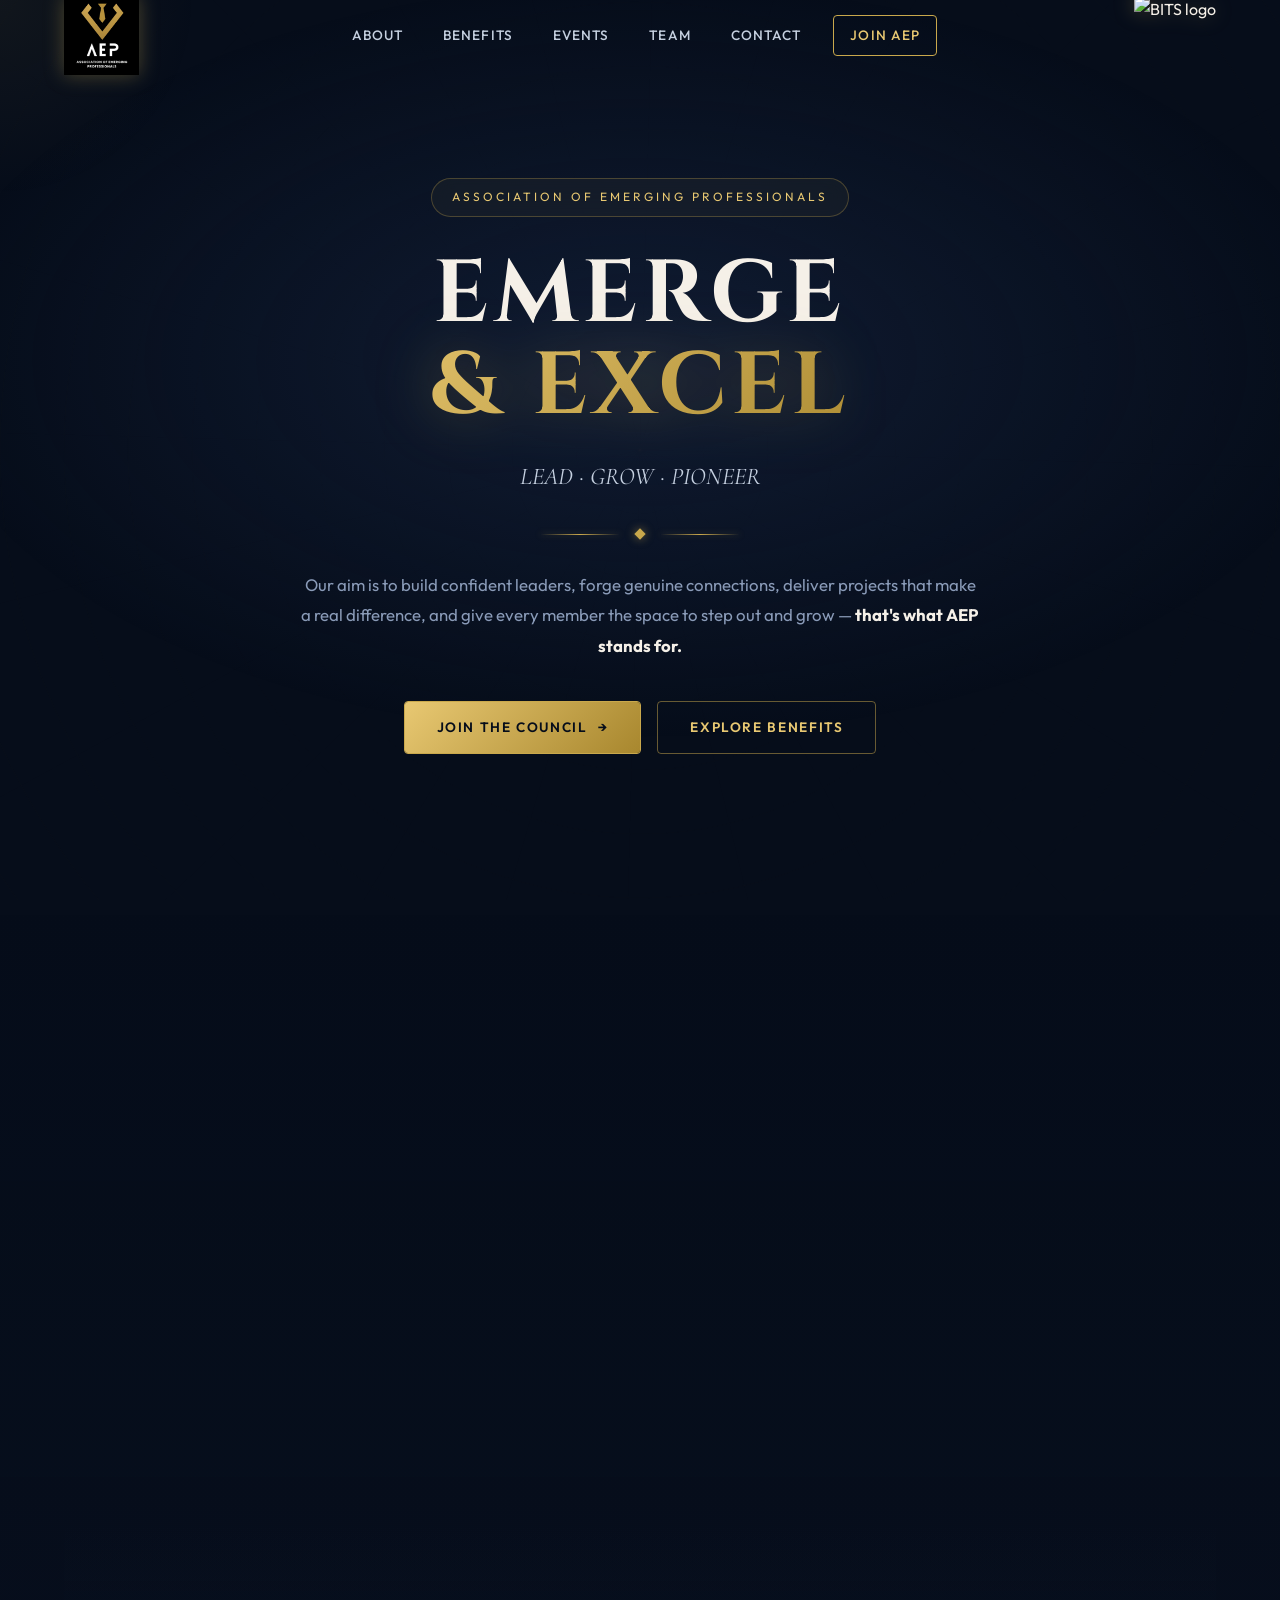
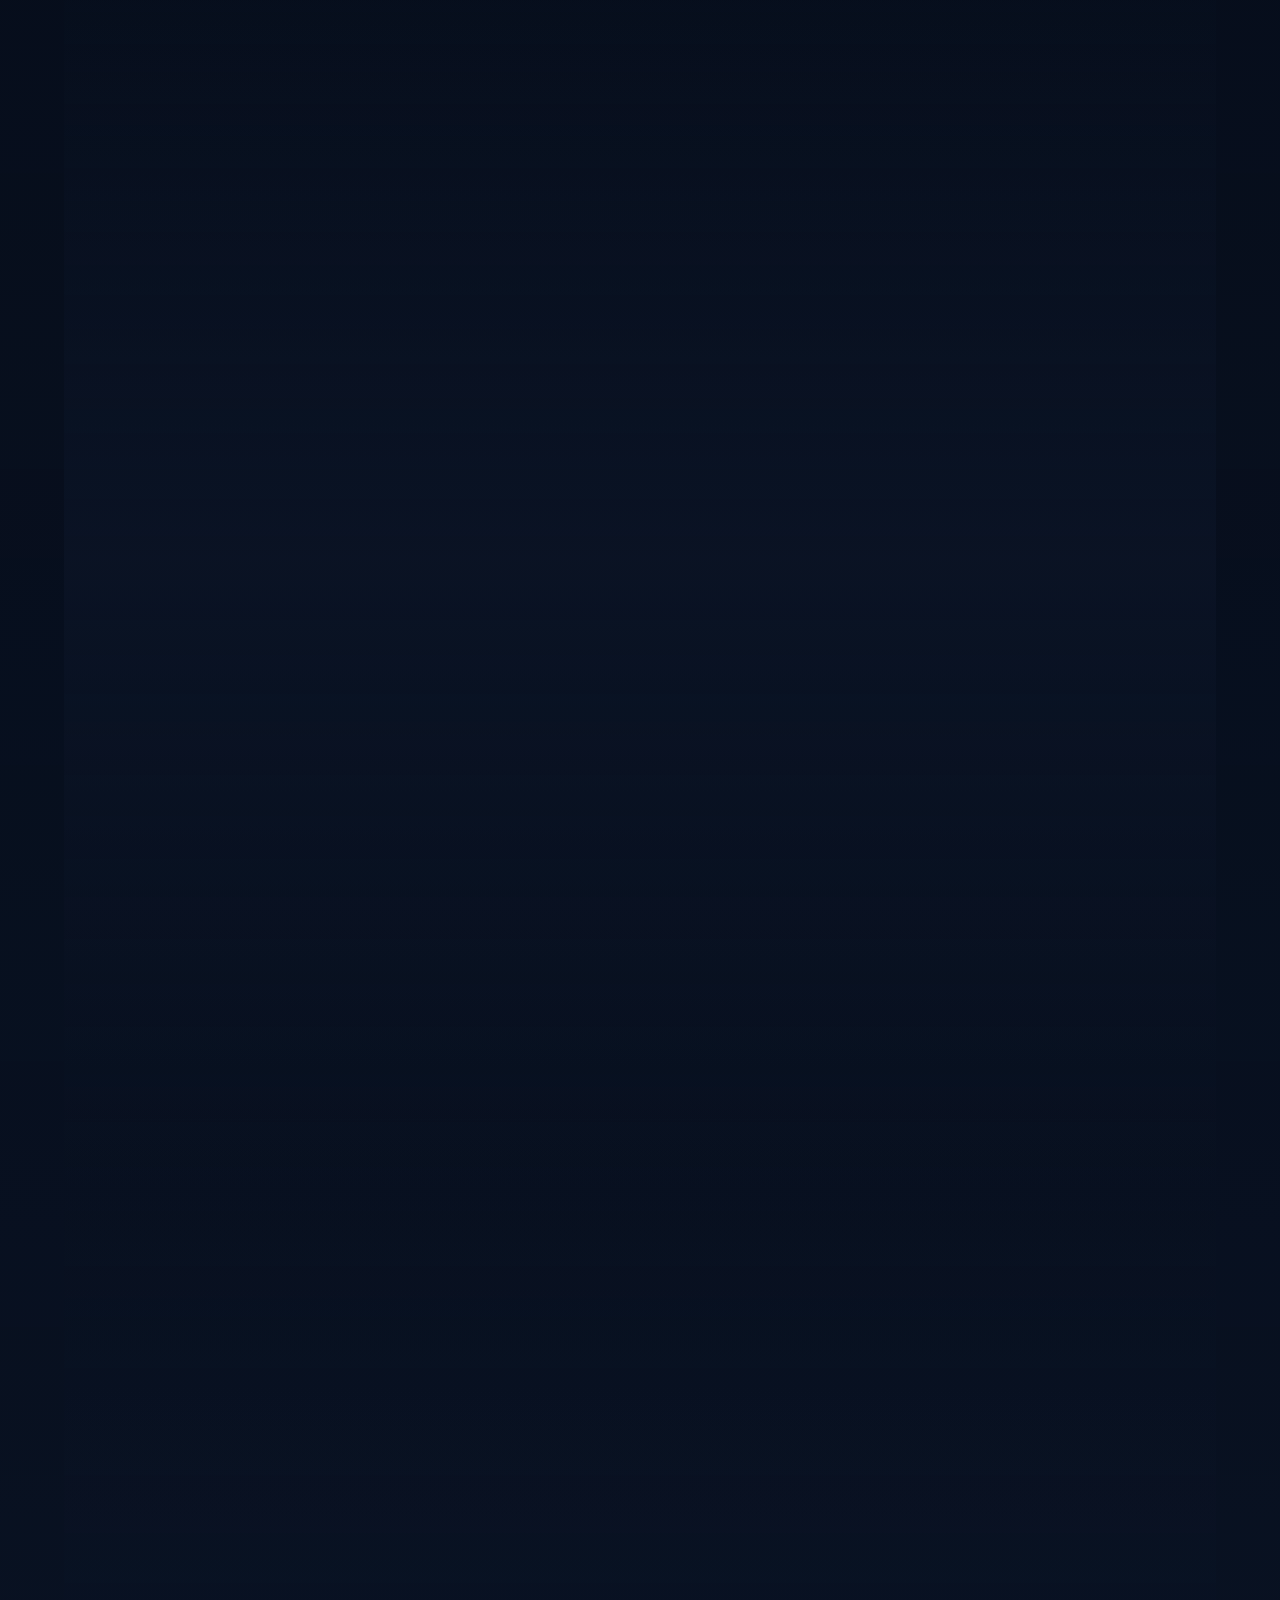
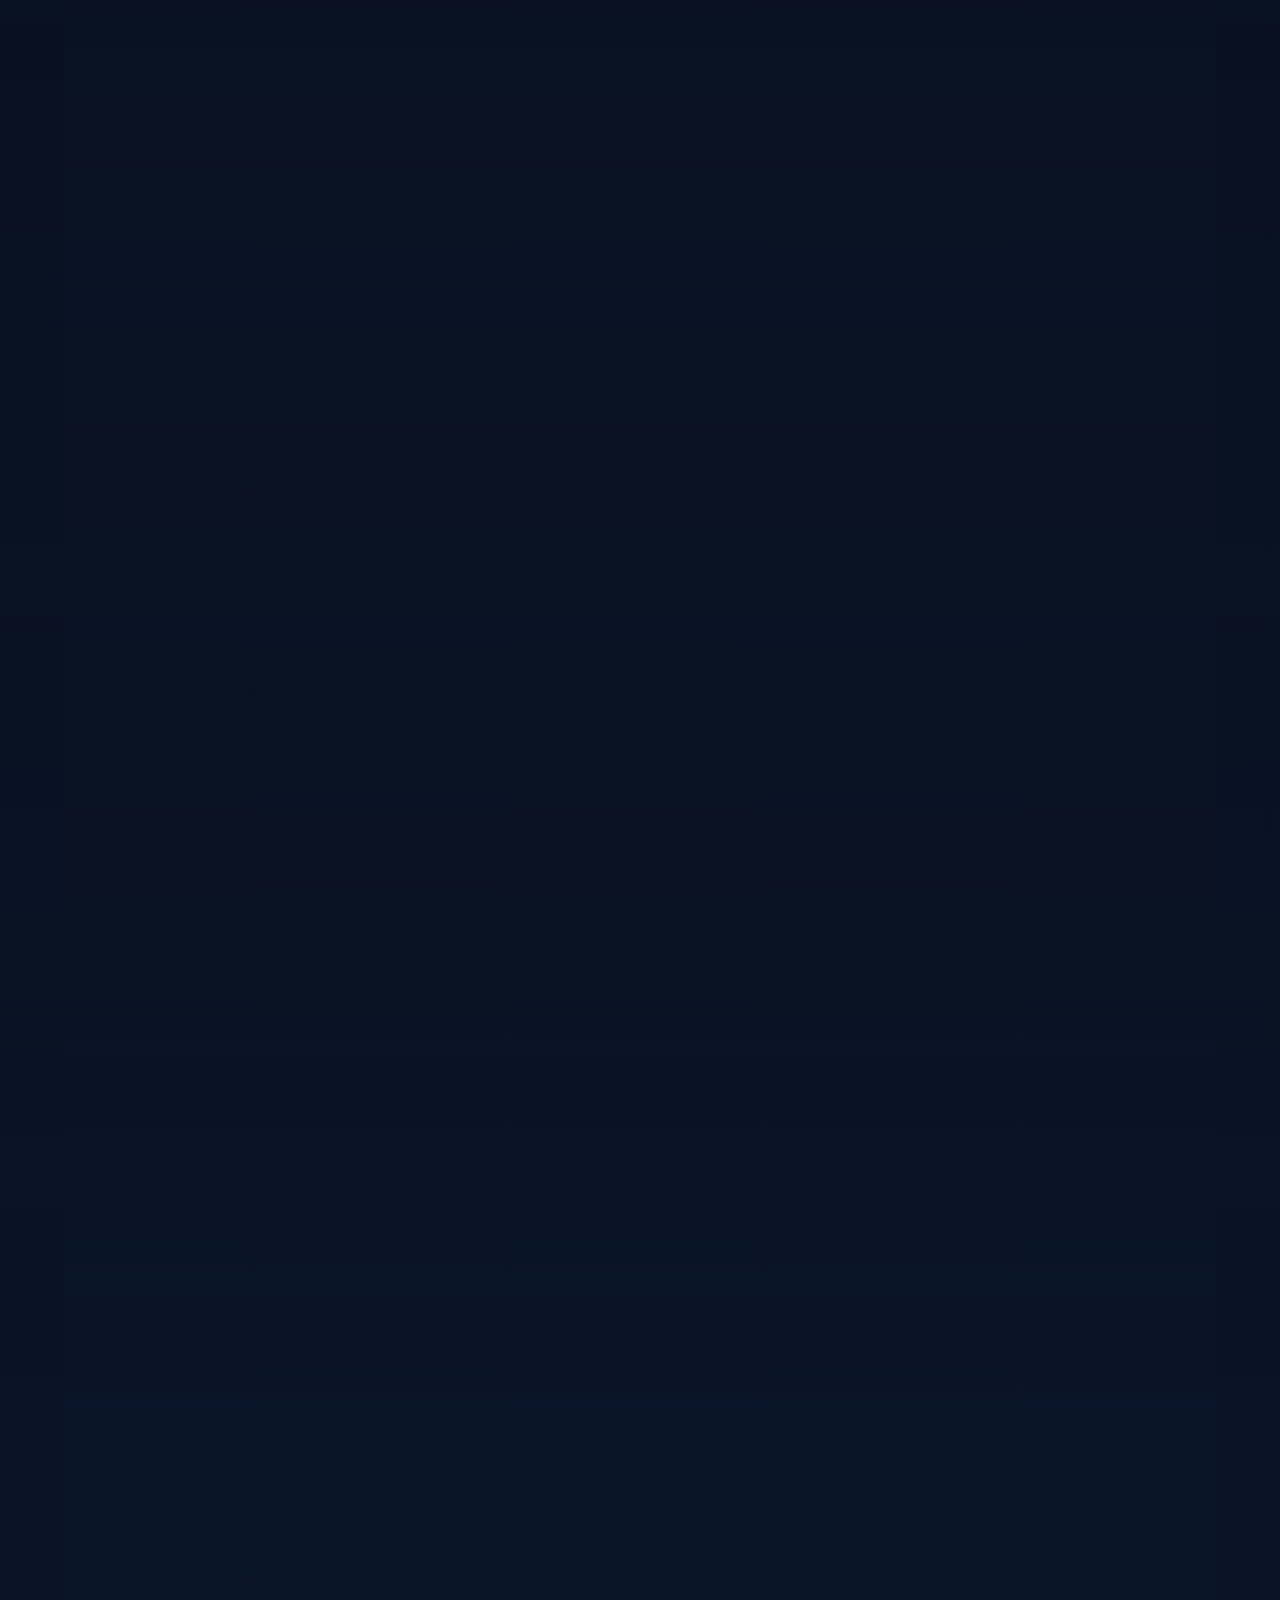
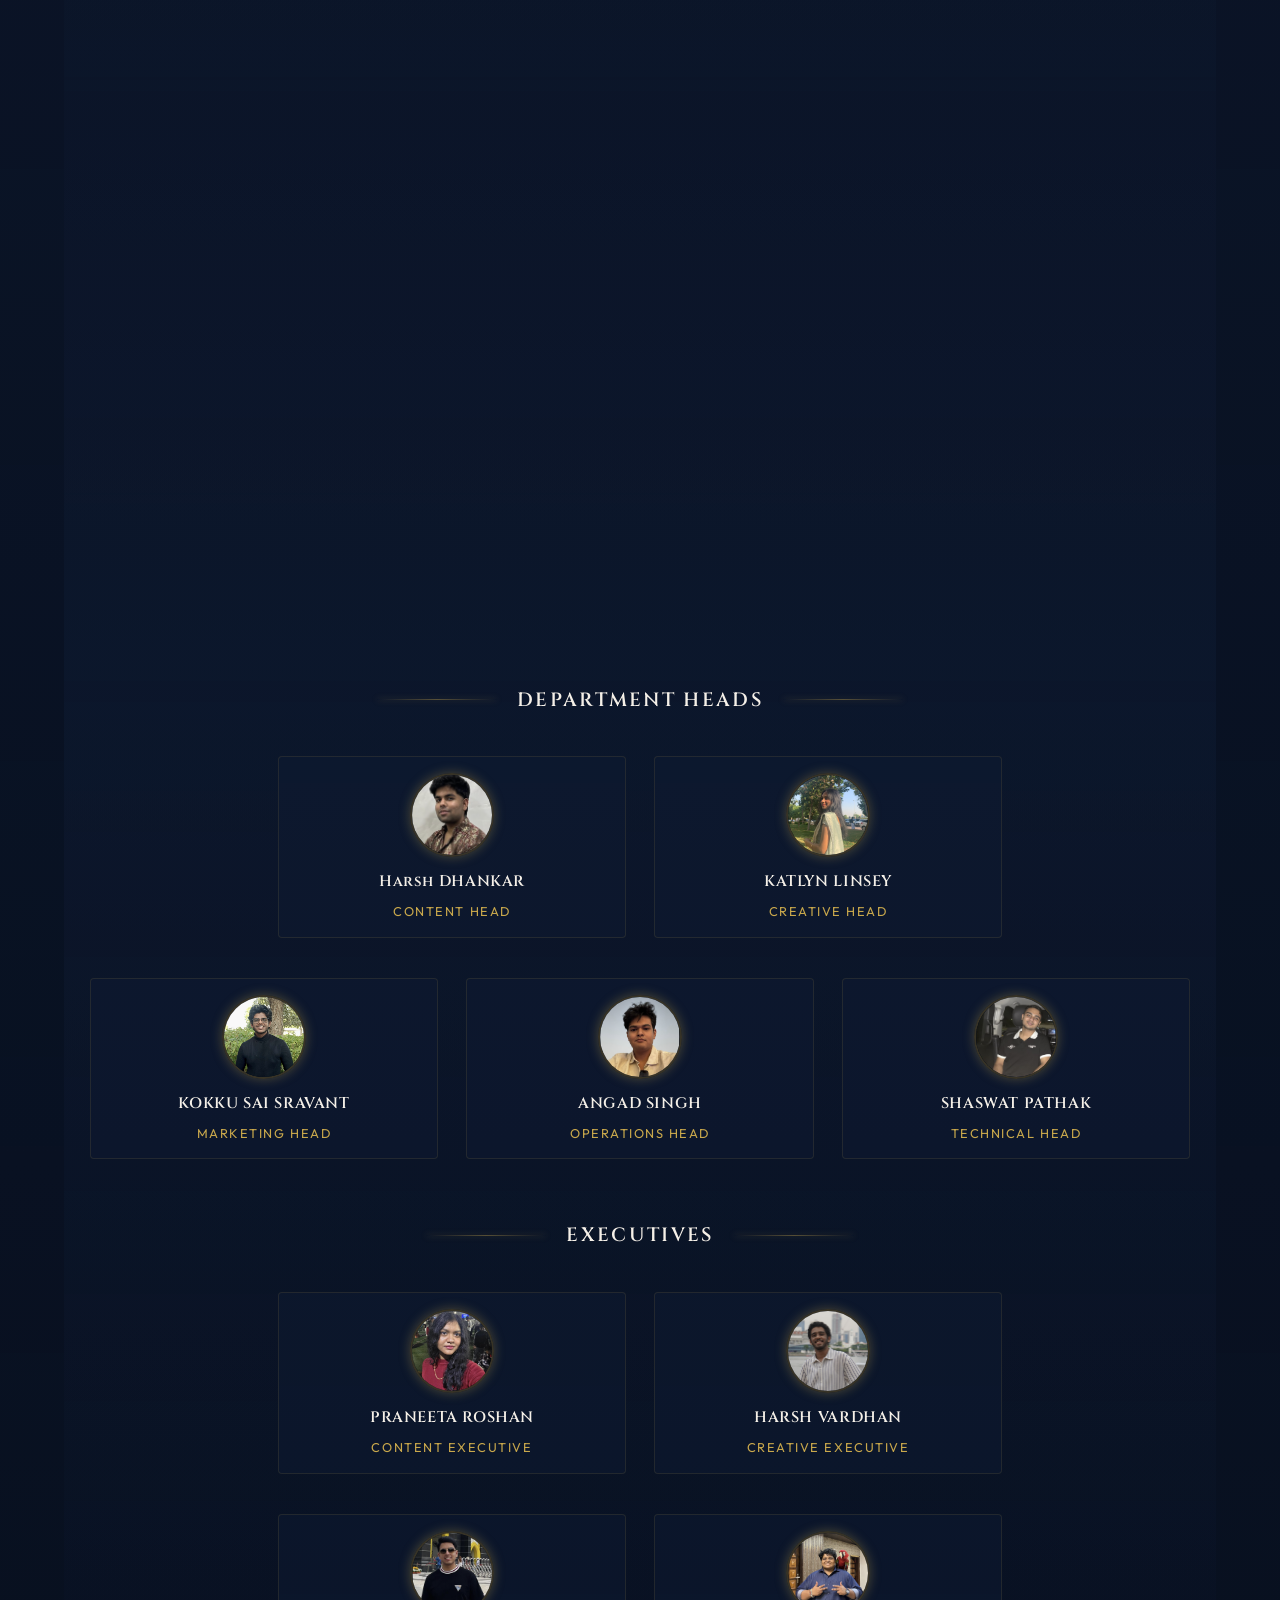
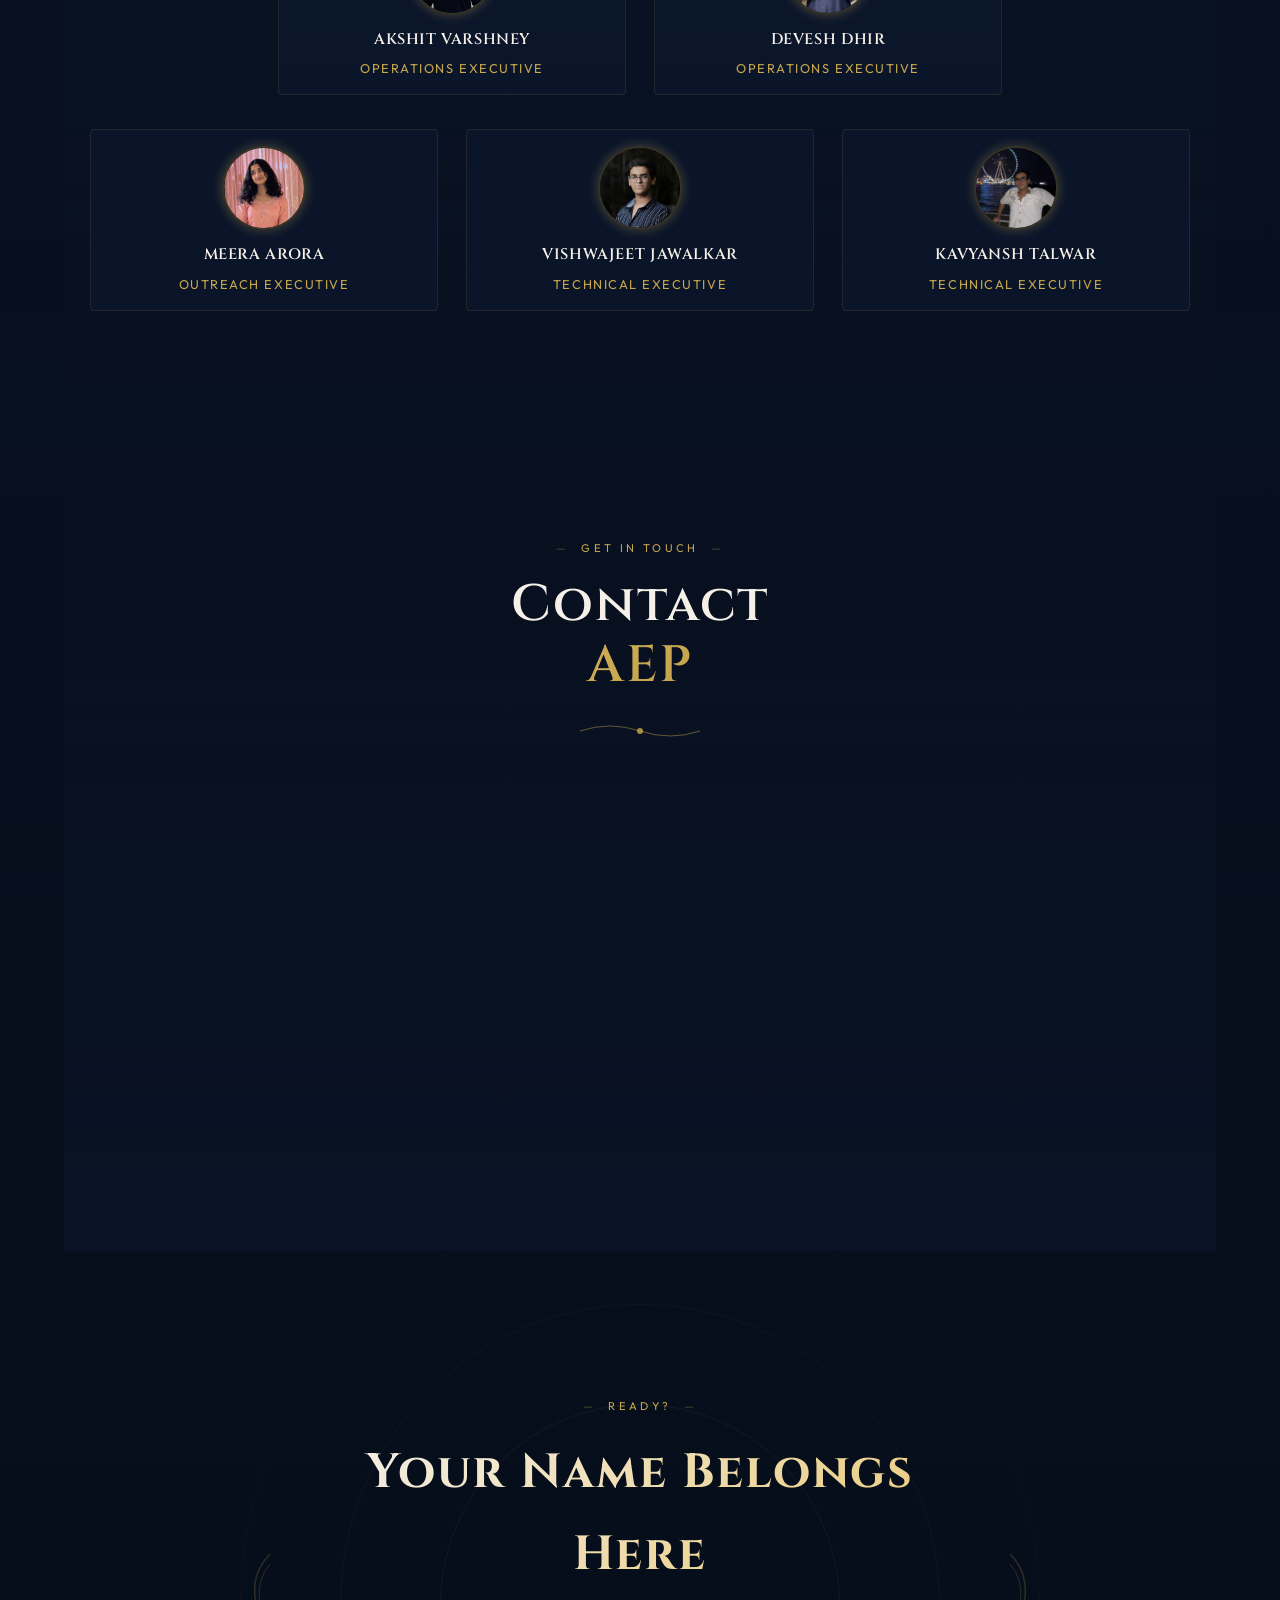
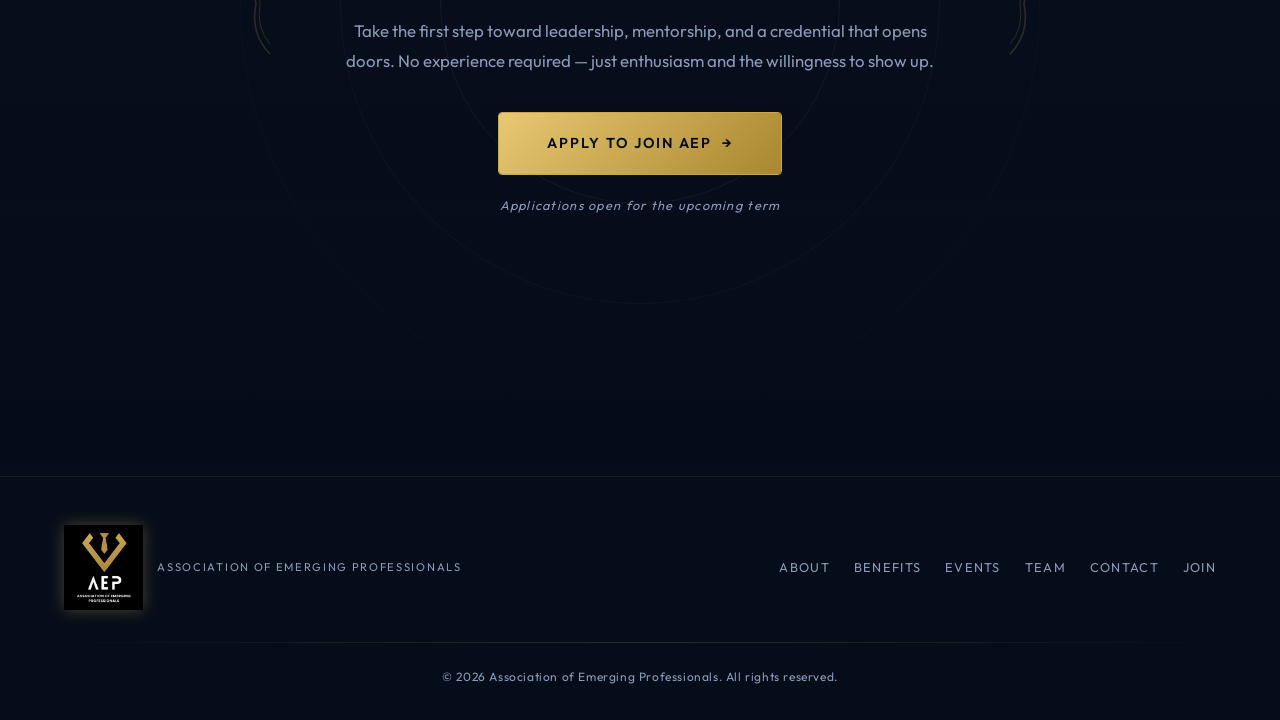
==== commit 1967e894: "Updated" ====
--- a/index.html
+++ b/index.html
@@ -46,6 +46,9 @@
                 <a href="#contact" class="nav-link">Contact</a>
                 <a href="#join" class="nav-link nav-cta">Join AEP</a>
             </nav>
+            <div class="nav-brand-markers" aria-label="Institution logos">
+                <img src="assets/bitslogo.jpeg" alt="BITS logo" class="logo-img bits-logo-img">
+            </div>
         </div>
     </header>
 
@@ -132,32 +135,28 @@
                 <div class="benefits-grid">
 
                     <article class="benefit-card reveal" data-tilt>
-                        <div class="benefit-icon">🏅</div>
-                        <div class="benefit-number">01</div>
-                        <h3 class="benefit-title">A Guaranteed Letter of Recommendation</h3>
-                        <p class="benefit-desc">Complete your term and walk away with a powerful LOR from Dr. Sartaj &amp; Dr. Darshita — a meaningful credential for job applications, internships, or graduate school.</p>
+                        <div class="benefit-icon"></div>
+                        <h3 class="benefit-title">Member-Exclusive Events</h3>
+                        <p class="benefit-desc">Get first access (and sometimes the only access) to workshops, socials, and sessions built exclusively for AEP council members, the kind of experiences you won't find on the general member calendar.</p>
                         <div class="benefit-glow"></div>
                     </article>
 
                     <article class="benefit-card reveal" data-tilt>
-                        <div class="benefit-icon">🎓</div>
-                        <div class="benefit-number">02</div>
+                        <div class="benefit-icon"></div>
                         <h3 class="benefit-title">Personal Mentorship from Management Professors</h3>
                         <p class="benefit-desc">Get real, one-on-one guidance from faculty who are genuinely invested in your personal and professional growth — not just your grades.</p>
                         <div class="benefit-glow"></div>
                     </article>
 
                     <article class="benefit-card reveal" data-tilt>
-                        <div class="benefit-icon">🤝</div>
-                        <div class="benefit-number">03</div>
+                        <div class="benefit-icon"></div>
                         <h3 class="benefit-title">Exclusive Access to Industry Professionals</h3>
                         <p class="benefit-desc">As a council member, you'll learn directly from industry leaders through talks, sessions, and hands-on collaborations that go far beyond anything a lecture hall can offer.</p>
                         <div class="benefit-glow"></div>
                     </article>
 
                     <article class="benefit-card reveal" data-tilt>
-                        <div class="benefit-icon">🚪</div>
-                        <div class="benefit-number">04</div>
+                        <div class="benefit-icon"></div>
                         <h3 class="benefit-title">Connections That Open Real Doors</h3>
                         <p class="benefit-desc">Build authentic relationships with professionals, entrepreneurs, and changemakers who can help shape — and accelerate — your career journey.</p>
                         <div class="benefit-glow"></div>
@@ -168,7 +167,7 @@
                 <!-- More benefits -->
                 <div class="more-benefits reveal">
                     <div class="more-benefits-header">
-                        <span class="more-star">🌟</span>
+                        <span class="more-star"></span>
                         <h3>Member-Exclusive Benefits</h3>
                     </div>
                     <ul class="more-list">
@@ -260,34 +259,30 @@
                         <span class="events-subtitle-line"></span>
                     </h3>
                     <div class="events-grid">
-                        <article class="event-card event-card--previous reveal" data-tilt>
+                        <article class="event-card event-card--previous event-card--flip reveal" data-tilt>
                             <button class="event-info-toggle" type="button" aria-expanded="false" aria-label="Toggle event description">
                                 <span aria-hidden="true">+</span>
                             </button>
-                            <div class="event-media">
-                                <!-- Add image here. Image path: assets/events/recent-1.jpg, alt text: CV Masterclass - From Campus to Corporate -->
-                                <div class="event-placeholder">
-                                    <span class="event-placeholder-icon">◇</span>
-                                    <span>Event Image</span>
-                                </div>
-                                <div class="event-overlay">
+                            <div class="event-media event-media--flip">
+                                <div class="event-face event-face--front">
+                                    <img src="assets/cv_masterclass.png" alt="CV Masterclass - From Campus to Corporate">
+                                </div>
+                                <div class="event-face event-face--back">
                                     <p class="event-description">CV Masterclass - From Campus to Corporate was a hands-on career-readiness workshop built to help students bridge the gap between university and the professional world. The session covered what actually matters in today's job market; from crafting a resume that stands out, to decoding how corporate recruitment really works. Participants also walked through interview preparation techniques and strategies for adapting to a professional environment, leaving with practical, actionable tools for their next career move.</p>
                                 </div>
                             </div>
                             <h4 class="event-title">CV Masterclass - From Campus to Corporate</h4>
                             <div class="event-glow"></div>
                         </article>
-                        <article class="event-card event-card--previous reveal" data-tilt>
+                        <article class="event-card event-card--previous event-card--flip reveal" data-tilt>
                             <button class="event-info-toggle" type="button" aria-expanded="false" aria-label="Toggle event description">
                                 <span aria-hidden="true">+</span>
                             </button>
-                            <div class="event-media">
-                                <!-- Add image here. Image path: assets/events/recent-2.jpg, alt text: The Marketing Challenge -->
-                                <div class="event-placeholder">
-                                    <span class="event-placeholder-icon">◇</span>
-                                    <span>Event Image</span>
-                                </div>
-                                <div class="event-overlay">
+                            <div class="event-media event-media--flip">
+                                <div class="event-face event-face--front">
+                                    <img src="assets/marketing.png" alt="The Marketing Challenge">
+                                </div>
+                                <div class="event-face event-face--back">
                                     <p class="event-description">The Marketing Challenge 2026 brought theory to life, pushing students into live marketing scenarios where creativity, communication, and strategic thinking were tested in real time. Partnering with Street Origins (Fragrance World), the event featured the brand's own Brand Manager as judge, giving participants a genuine taste of industry-level evaluation. Teams battled through three high-impact rounds; Brand Recall, a 90-Second Skit, and an Investor Pitch, each designed to sharpen a different skill, from spontaneous thinking to structured persuasion. Team Velocity took home the win and the AED 300 prize, with participation certificates awarded across the board.</p>
                                 </div>
                             </div>
@@ -553,7 +548,7 @@
                 </div>
                 <div class="contact-card reveal">
                     <div class="contact-glow"></div>
-                    <div class="contact-icon" aria-hidden="true">✉</div>
+                    <div class="contact-icon" aria-hidden="true"></div>
                     <p class="contact-label">Reach us at</p>
                     <a href="mailto:aep@dubai.bits-pilani.ac.in" class="contact-email">aep@dubai.bits-pilani.ac.in</a>
                     <p class="contact-note">Questions about joining, events, or collaborations — we'd love to hear from you.</p>
@@ -617,4 +612,4 @@
 
     <script src="script.js"></script>
 </body>
-</html>+</html>
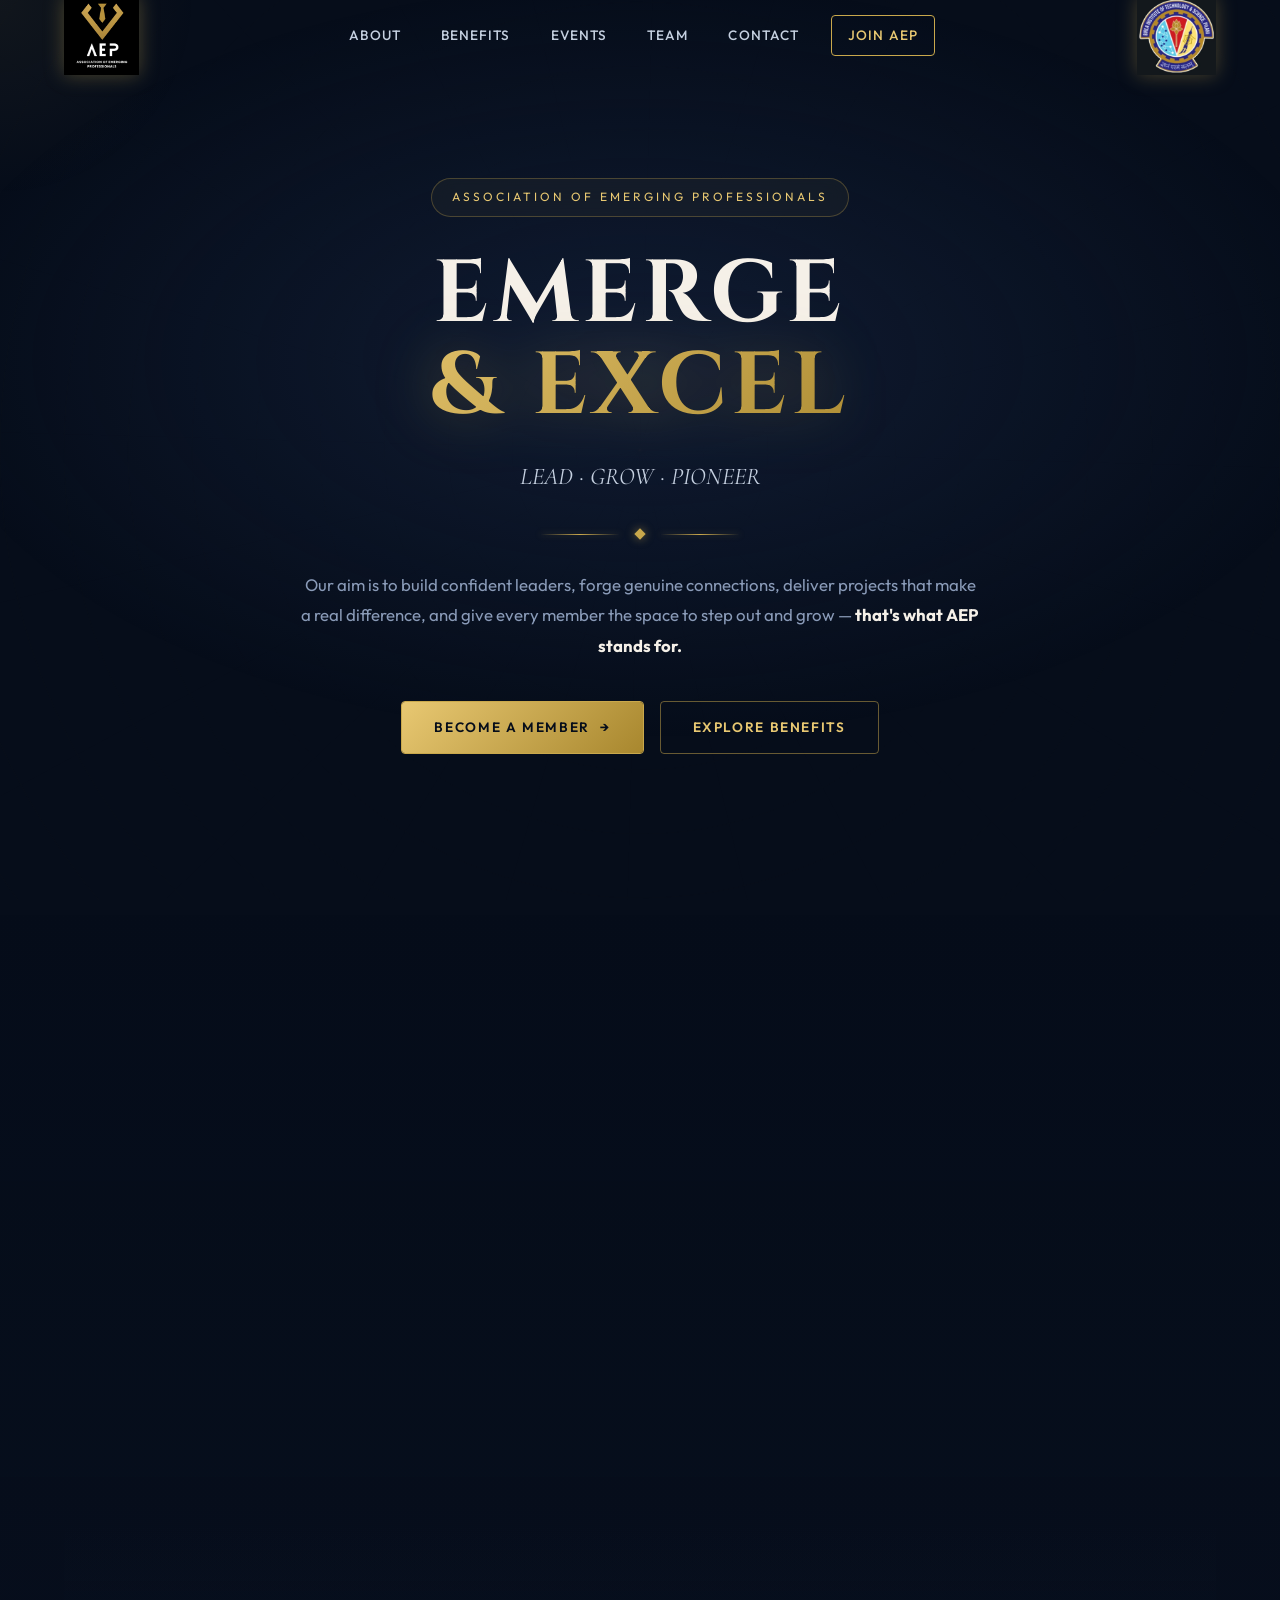
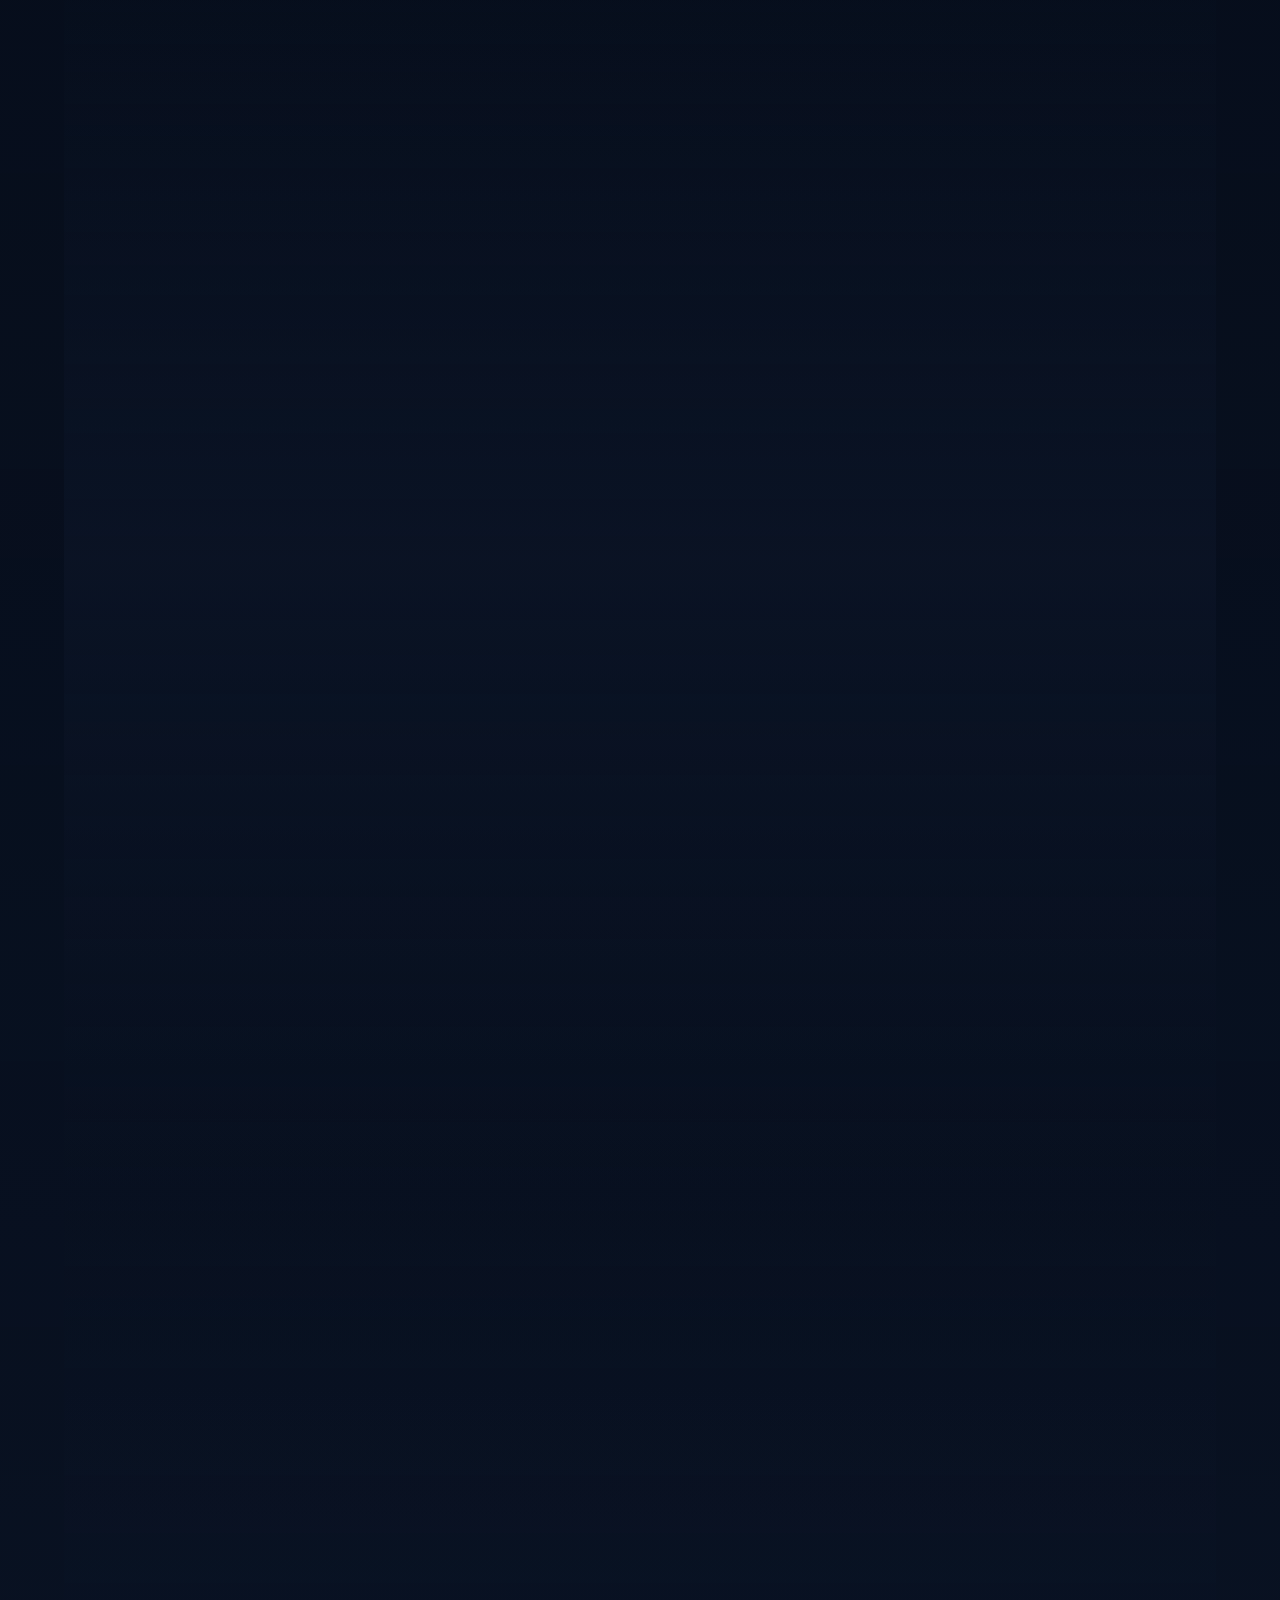
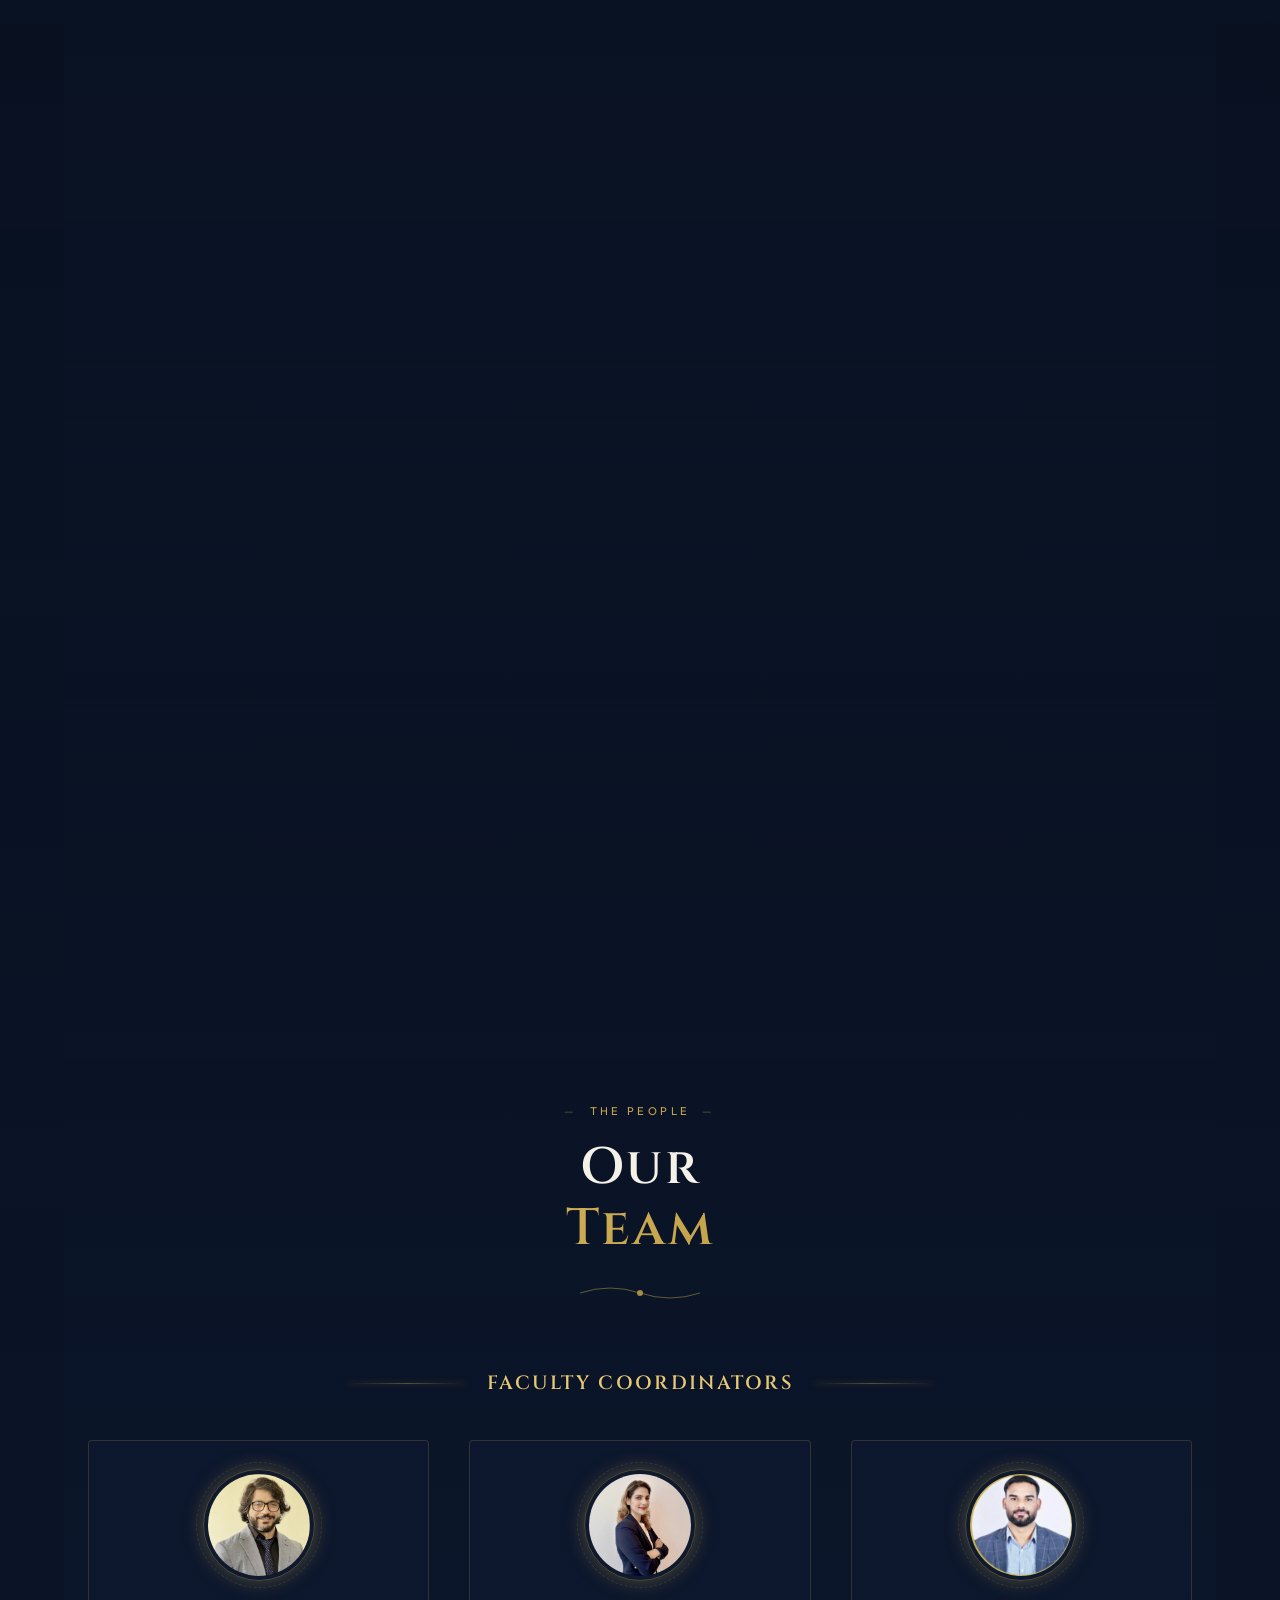
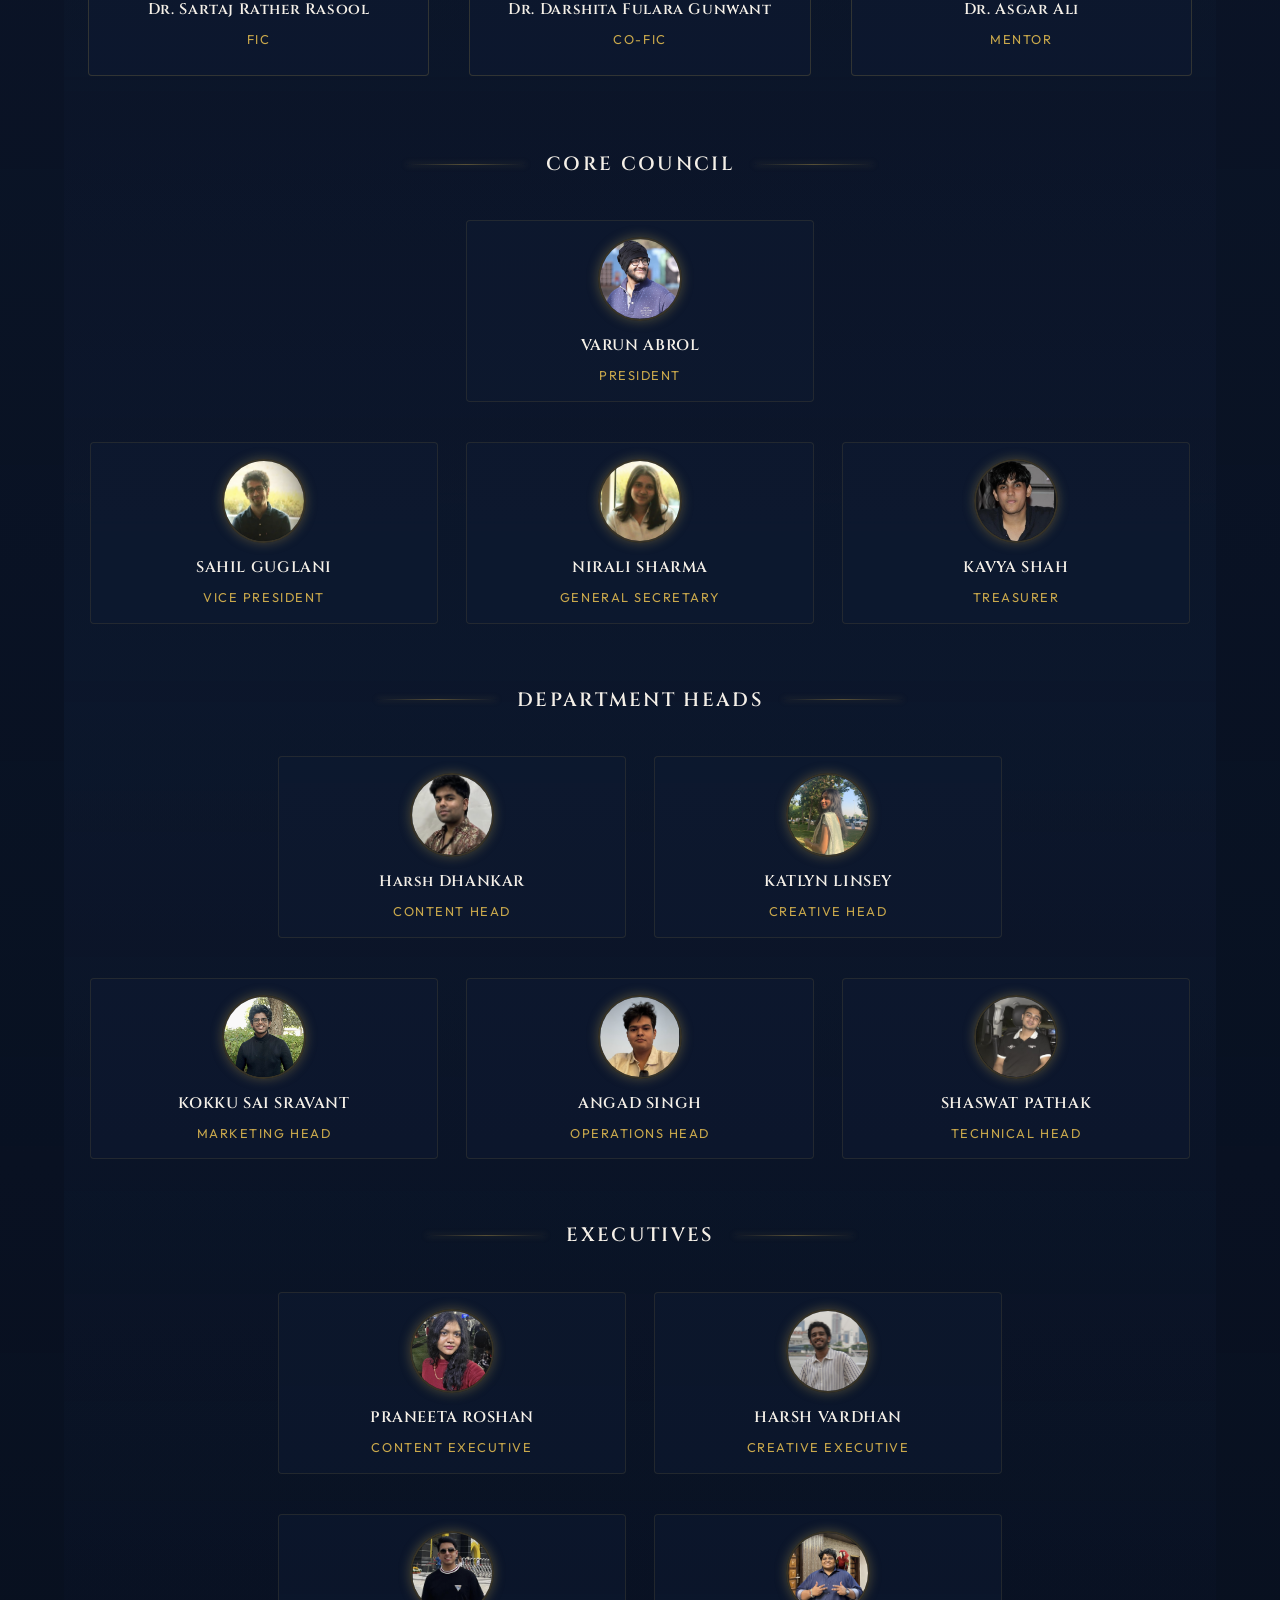
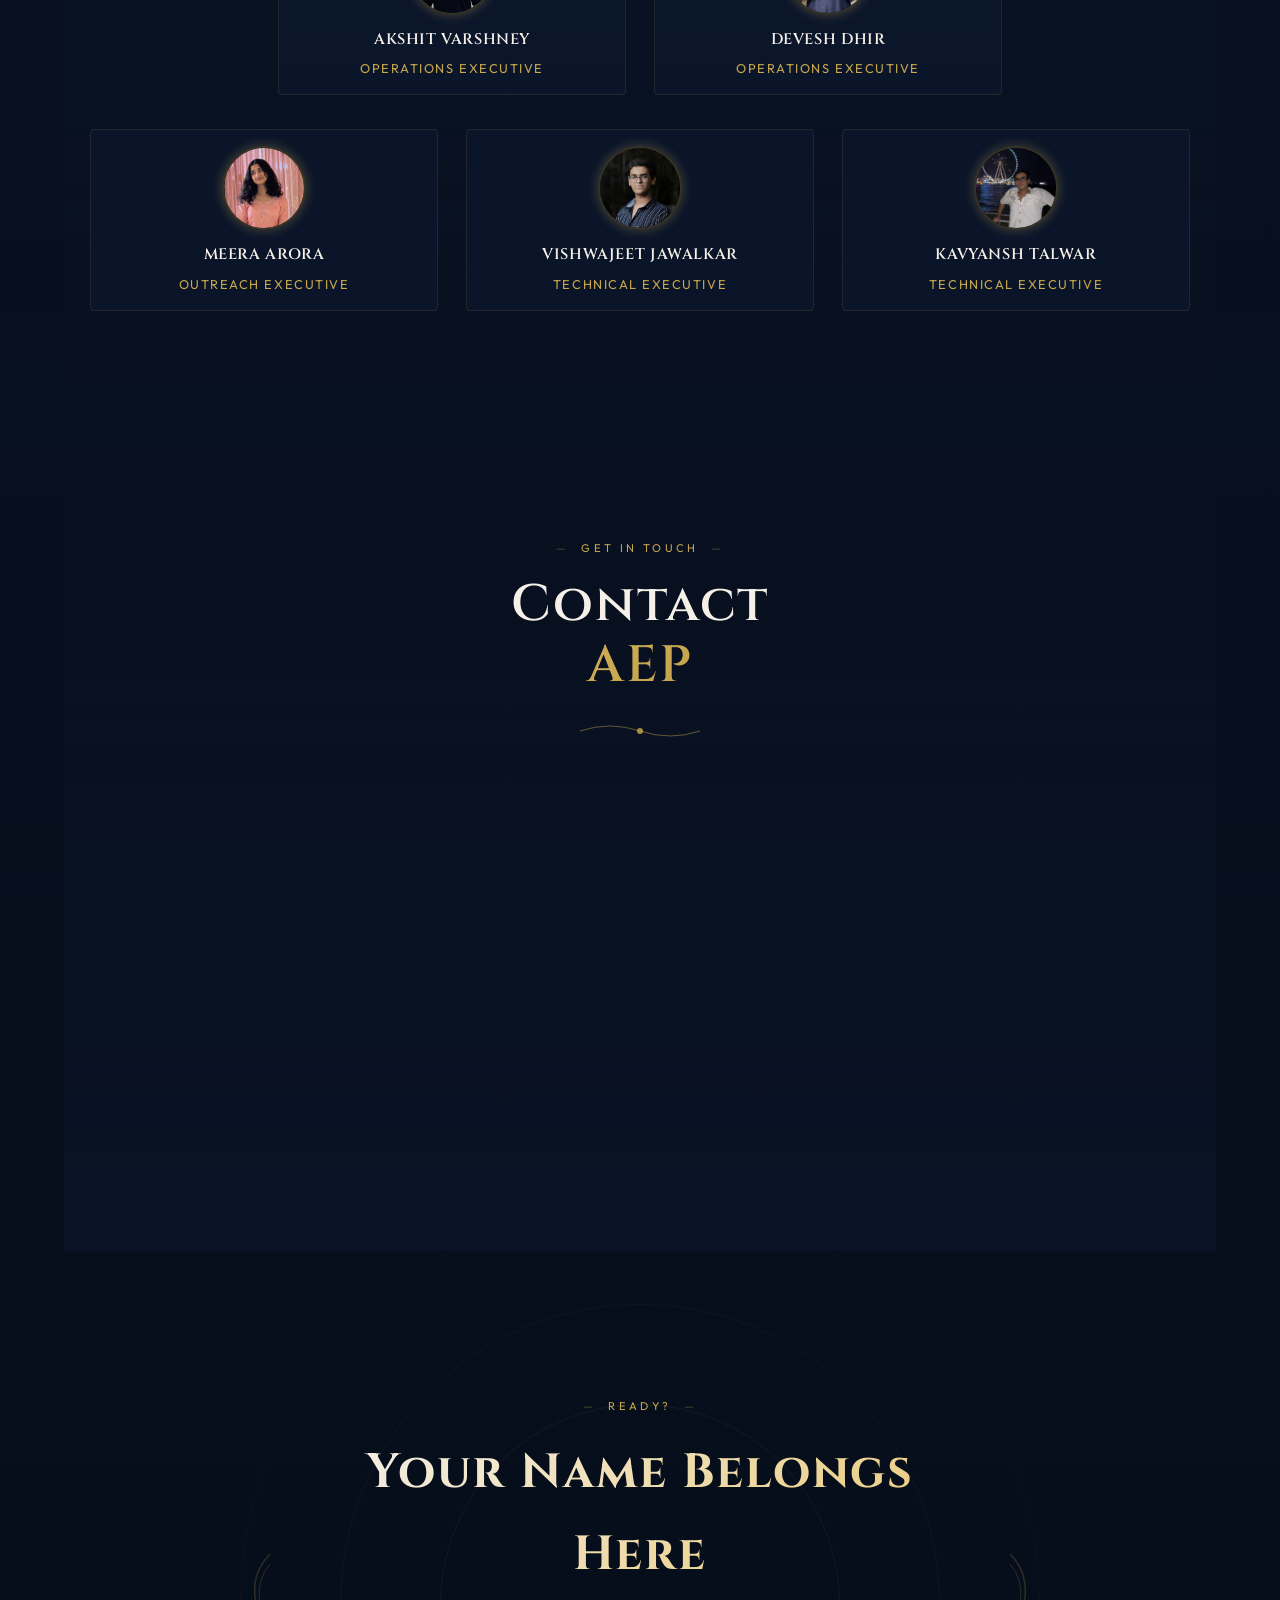
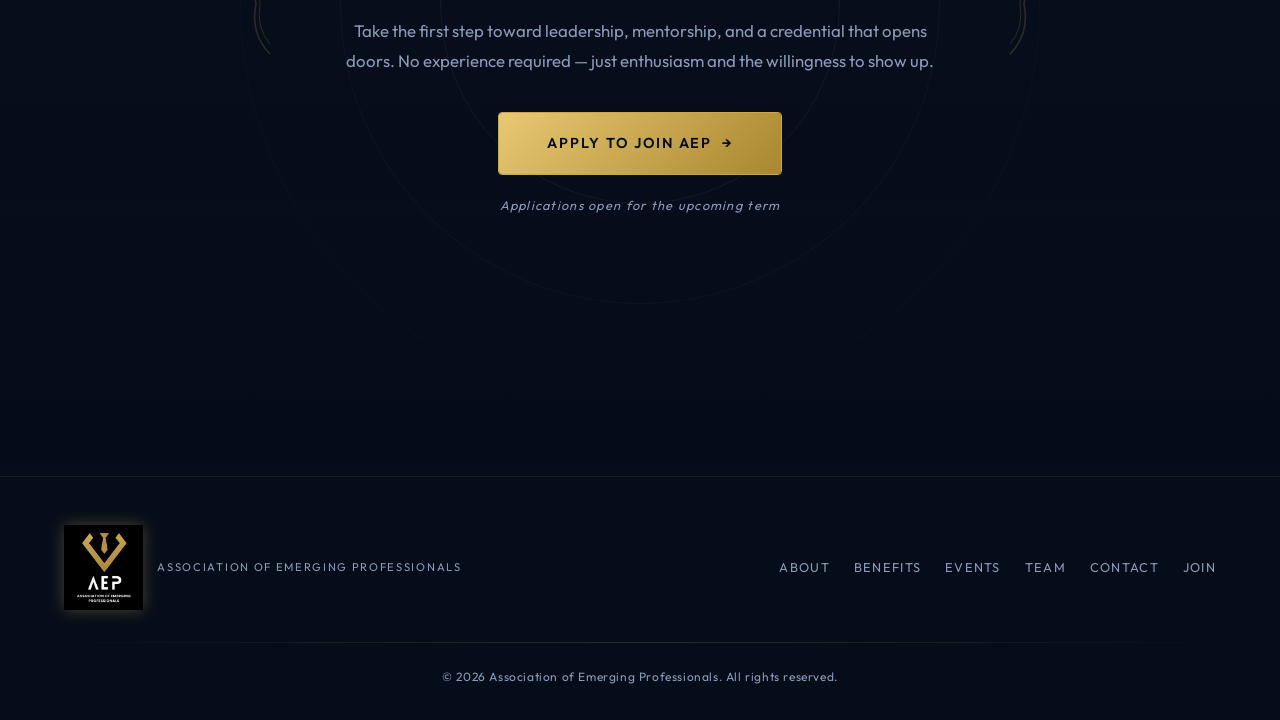
==== commit 173b1481: "Updated" ====
--- a/index.html
+++ b/index.html
@@ -76,7 +76,7 @@
                 <div class="hero-actions reveal">
                     <a href="#join" class="btn btn-primary btn-magnetic">
                         <span class="btn-bg"></span>
-                        <span class="btn-text">Join the Council</span>
+                        <span class="btn-text">Become a Member</span>
                         <span class="btn-icon">→</span>
                     </a>
                     <a href="#benefits" class="btn btn-outline btn-magnetic">
@@ -289,17 +289,15 @@
                             <h4 class="event-title">The Marketing Challenge</h4>
                             <div class="event-glow"></div>
                         </article>
-                        <article class="event-card event-card--previous reveal" data-tilt>
+                        <article class="event-card event-card--previous event-card--flip reveal" data-tilt>
                             <button class="event-info-toggle" type="button" aria-expanded="false" aria-label="Toggle event description">
                                 <span aria-hidden="true">+</span>
                             </button>
-                            <div class="event-media">
-                                <!-- Add image here. Image path: assets/events/recent-3.jpg, alt text: Bizz Quiz -->
-                                <div class="event-placeholder">
-                                    <span class="event-placeholder-icon">◇</span>
-                                    <span>Event Image</span>
-                                </div>
-                                <div class="event-overlay">
+                            <div class="event-media event-media--flip">
+                                <div class="event-face event-face--front">
+                                    <img src="assets/biz_quiz.jpeg" alt="Bizz Quiz">
+                                </div>
+                                <div class="event-face event-face--back">
                                     <p class="event-description">Bizz Quiz returned for its second edition, organized by AEP's newly elected council with an upgraded question bank and a sharper competition format. Building on the flagship quiz's foundation, this edition brought fresh, current business questions and refined judging criteria to raise the bar even further. The competition closed out with a high-stakes buzzer round and a hard-fought battle for the overall title, with cash prizes up for grabs for both, ending the season on a high-energy note!</p>
                                 </div>
                             </div>
@@ -574,7 +572,7 @@
                         <span class="section-tag">Ready?</span>
                         <h2 class="join-title">Your Name Belongs Here</h2>
                         <p class="join-desc">Take the first step toward leadership, mentorship, and a credential that opens doors. No experience required — just enthusiasm and the willingness to show up.</p>
-                        <a href="mailto:aep@dubai.bits-pilani.ac.in" class="btn btn-primary btn-lg btn-magnetic btn-popup">
+                        <a href="https://forms.gle/HB5ZLkx2e6LnfL7X7/" target="_blank" rel="noopener noreferrer" class="btn btn-primary btn-lg btn-magnetic btn-popup">
                             <span class="btn-bg"></span>
                             <span class="btn-text">Apply to Join AEP</span>
                             <span class="btn-icon">→</span>
--- a/style.css
+++ b/style.css
@@ -175,7 +175,7 @@
     height: 100%;
     display: flex;
     align-items: center;
-    justify-content: space-between;
+    gap: 18px;
 }
 
 .nav-logo {
@@ -184,6 +184,14 @@
     gap: 10px;
     text-decoration: none;
     color: var(--cream);
+    flex-shrink: 0;
+}
+
+.nav-brand-markers {
+    display: flex;
+    align-items: center;
+    margin-left: auto;
+    padding-left: 8px;
 }
 
 .logo-img {
@@ -195,6 +203,10 @@
     transition: transform 0.4s var(--transition-spring);
 }
 
+.bits-logo-img {
+    height: 80px;
+}
+
 .nav-logo:hover .logo-img {
     transform: scale(1.05);
 }
@@ -202,8 +214,12 @@
 .nav-links {
     display: flex;
     align-items: center;
+    justify-content: center;
     gap: 8px;
     list-style: none;
+    margin-left: auto;
+    margin-right: 0;
+    width: auto;
 }
 
 .nav-link {
@@ -1089,22 +1105,6 @@
     font-size: 2rem;
     margin-bottom: 16px;
     filter: drop-shadow(0 0 8px var(--gold-glow));
-}
-
-.benefit-number {
-    position: absolute;
-    top: 20px;
-    right: 24px;
-    font-family: var(--font-display);
-    font-size: 3rem;
-    font-weight: 700;
-    color: rgba(201, 168, 76, 0.08);
-    line-height: 1;
-    transition: color 0.4s;
-}
-
-.benefit-card:hover .benefit-number {
-    color: rgba(201, 168, 76, 0.15);
 }
 
 .benefit-title {
@@ -1392,6 +1392,56 @@
     transition: transform 0.6s var(--transition-heavy), filter 0.5s var(--transition-smooth);
 }
 
+.event-media--flip {
+    position: relative;
+    perspective: 1200px;
+}
+
+.event-face {
+    position: absolute;
+    inset: 0;
+    backface-visibility: hidden;
+    transition: transform 0.45s var(--transition-heavy), opacity 0.3s ease;
+}
+
+.event-face--front {
+    z-index: 1;
+    opacity: 1;
+}
+
+.event-face--front img {
+    width: 100%;
+    height: 100%;
+    object-fit: cover;
+    display: block;
+}
+
+.event-face--back {
+    z-index: 2;
+    display: flex;
+    align-items: flex-end;
+    padding: 20px 18px;
+    background: linear-gradient(180deg, rgba(6, 13, 26, 0.15) 0%, rgba(6, 13, 26, 0.82) 52%, rgba(6, 13, 26, 0.96) 100%);
+    transform: rotateY(180deg);
+    opacity: 0;
+}
+
+.event-card--flip.is-flipped .event-face--front {
+    transform: rotateY(180deg);
+    opacity: 0;
+}
+
+.event-card--flip.is-flipped .event-face--back {
+    transform: rotateY(360deg);
+    opacity: 1;
+}
+
+.event-card--flip .event-face--back .event-description {
+    margin: 0;
+    max-height: 100%;
+    overflow-y: auto;
+}
+
 .event-info-toggle {
     position: absolute;
     top: 14px;
@@ -1902,4 +1952,4 @@
     .geo-canvas {
         display: none;
     }
-}+}
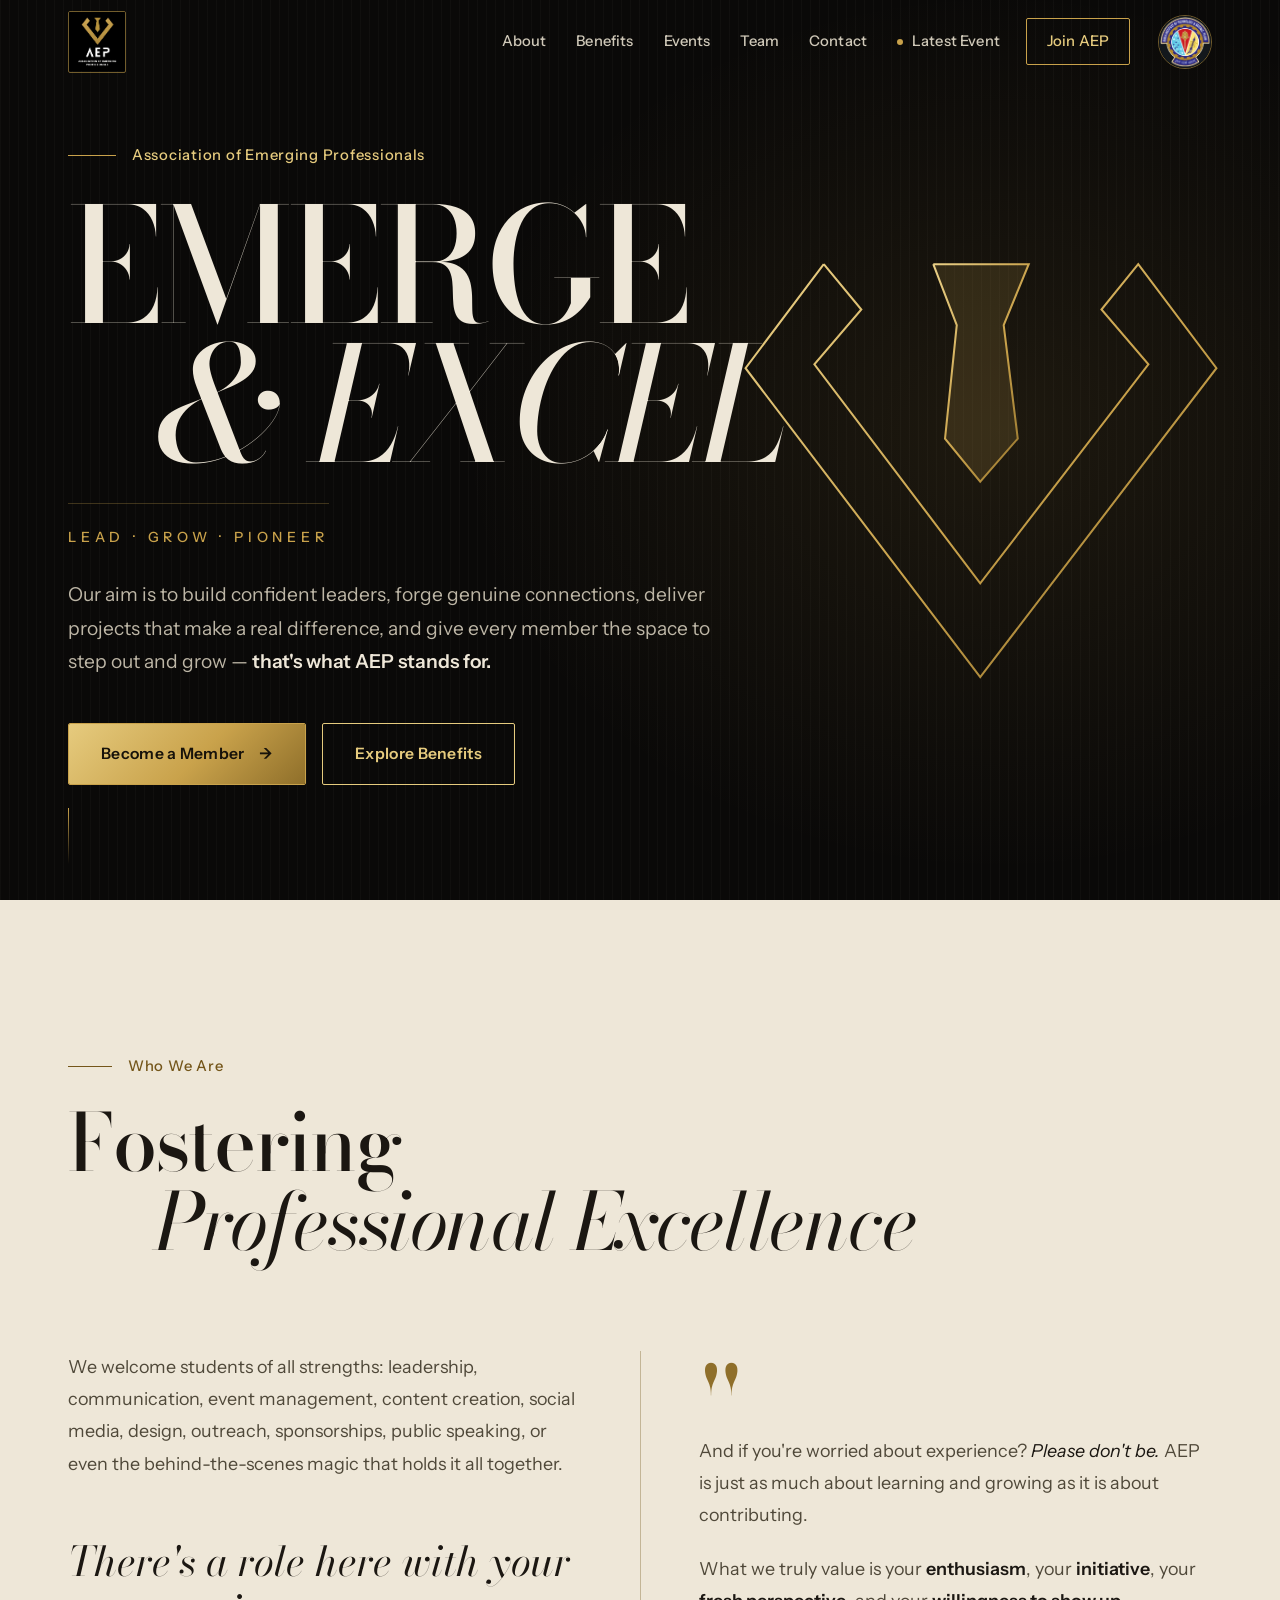
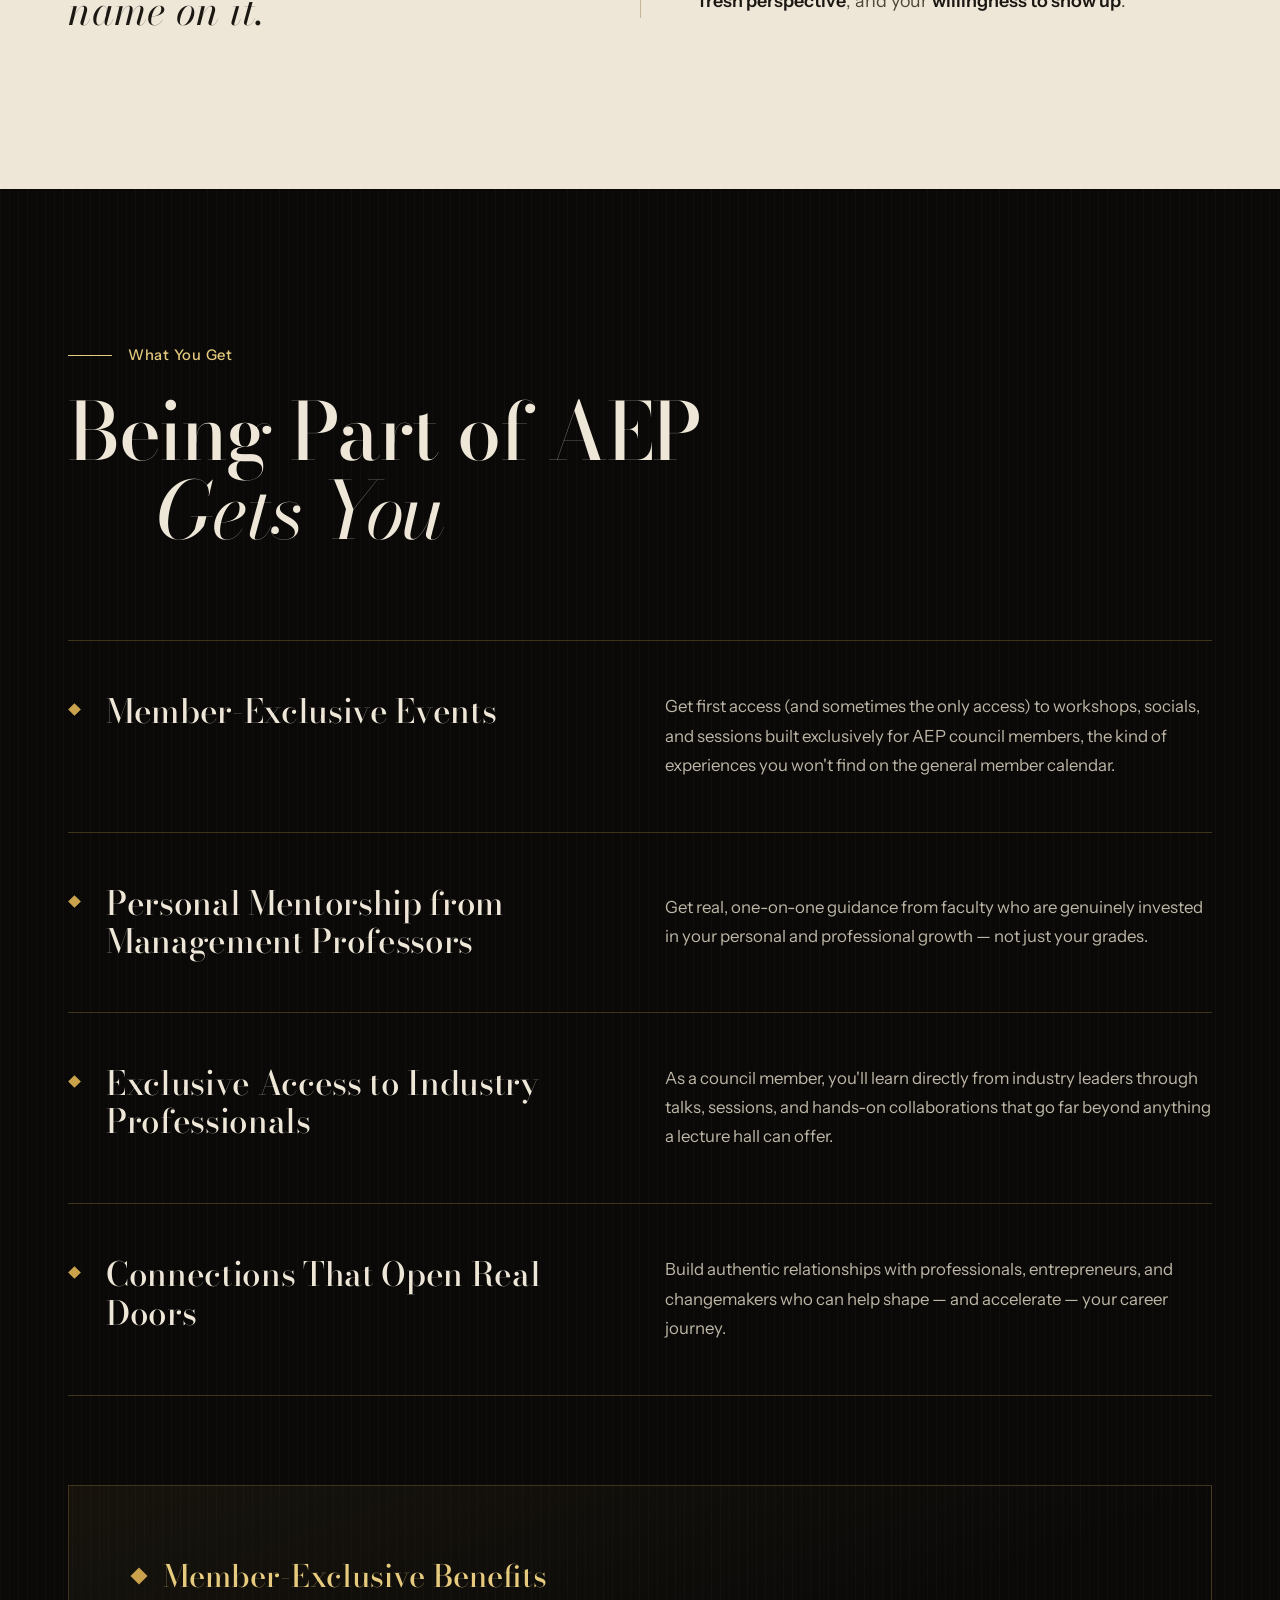
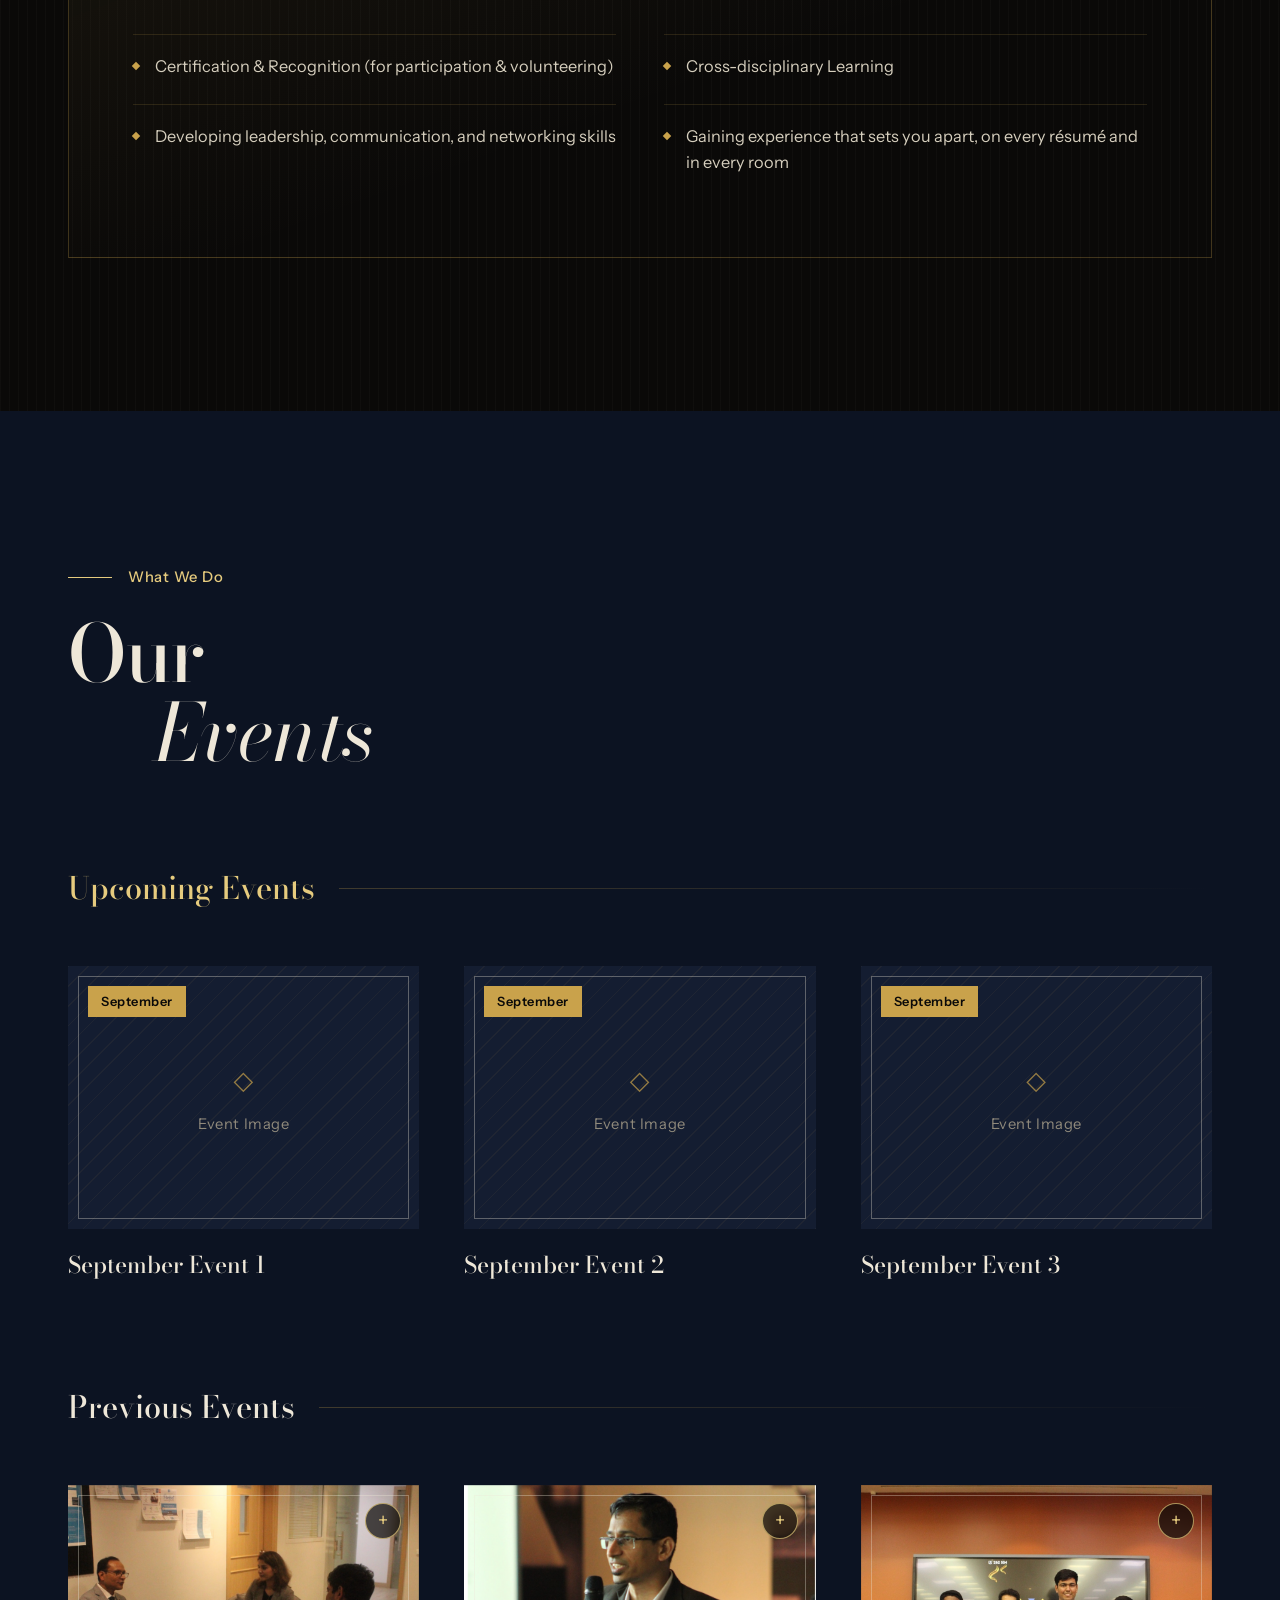
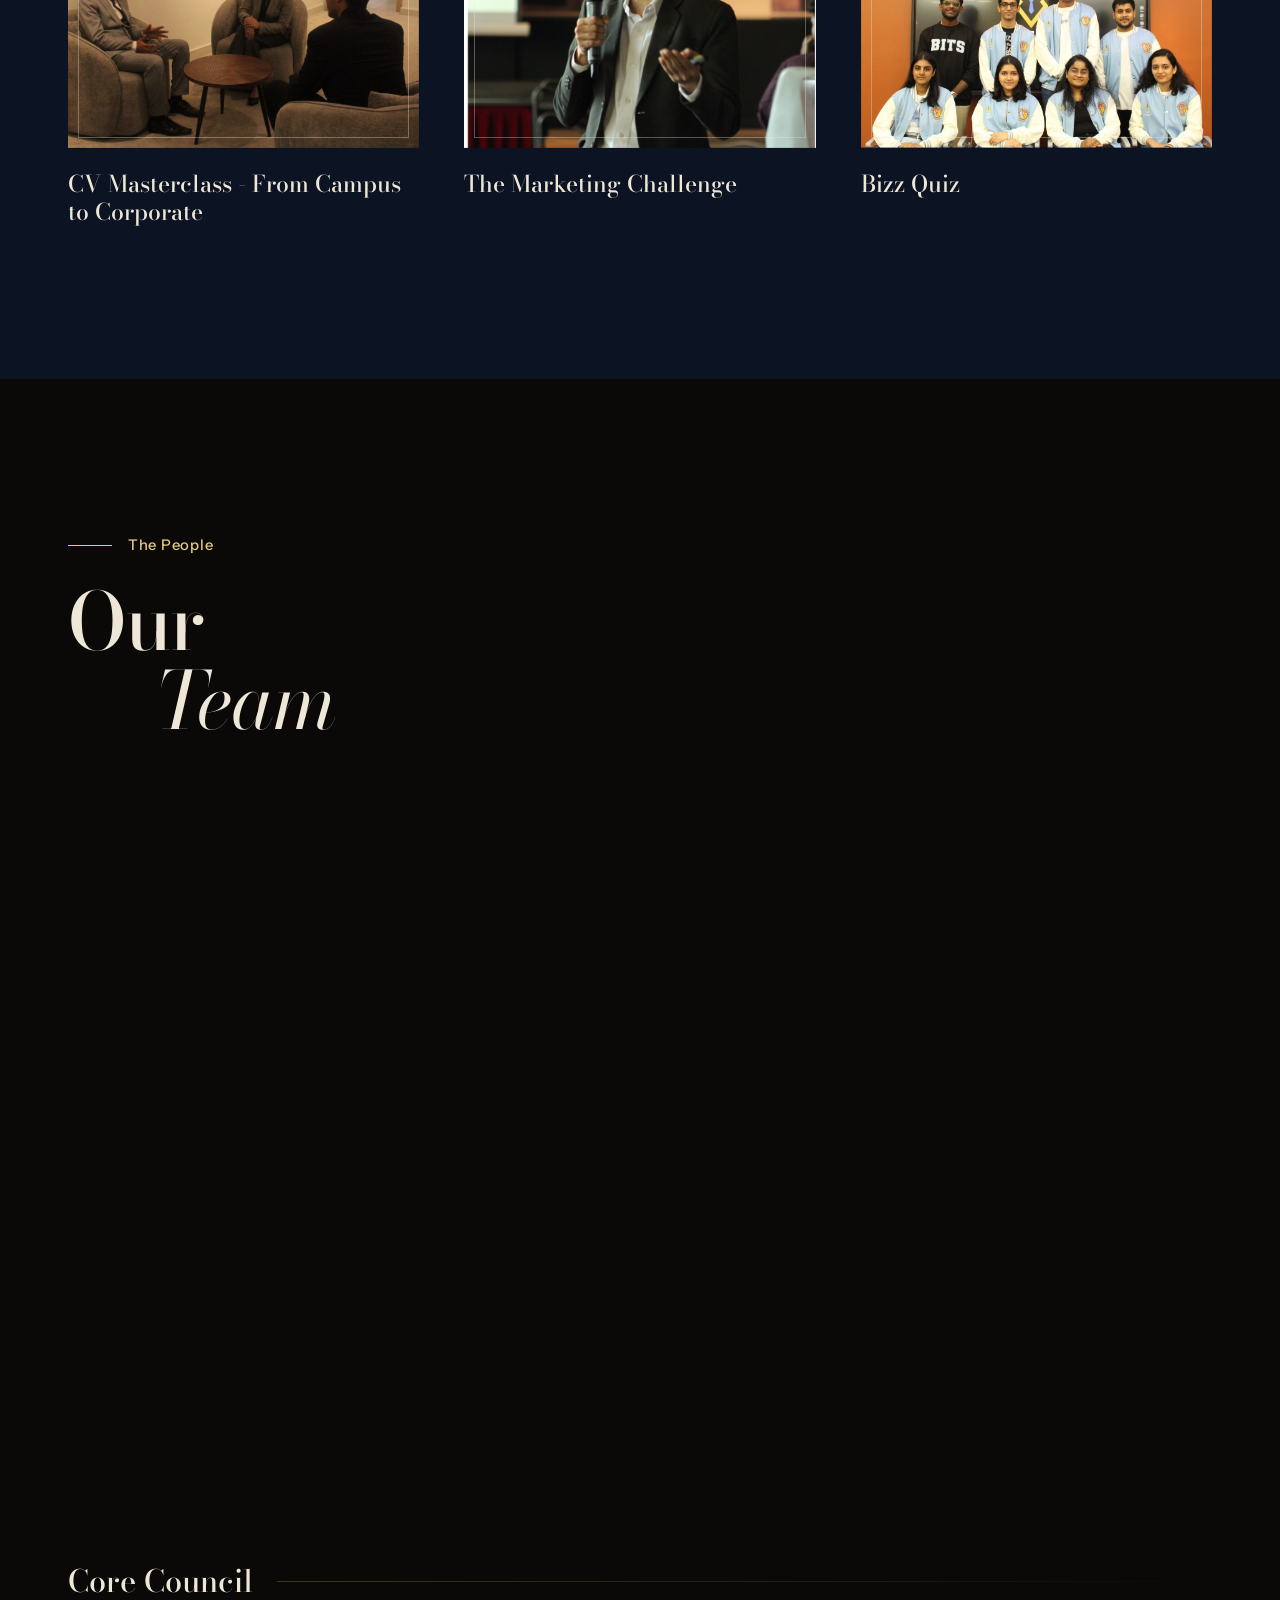
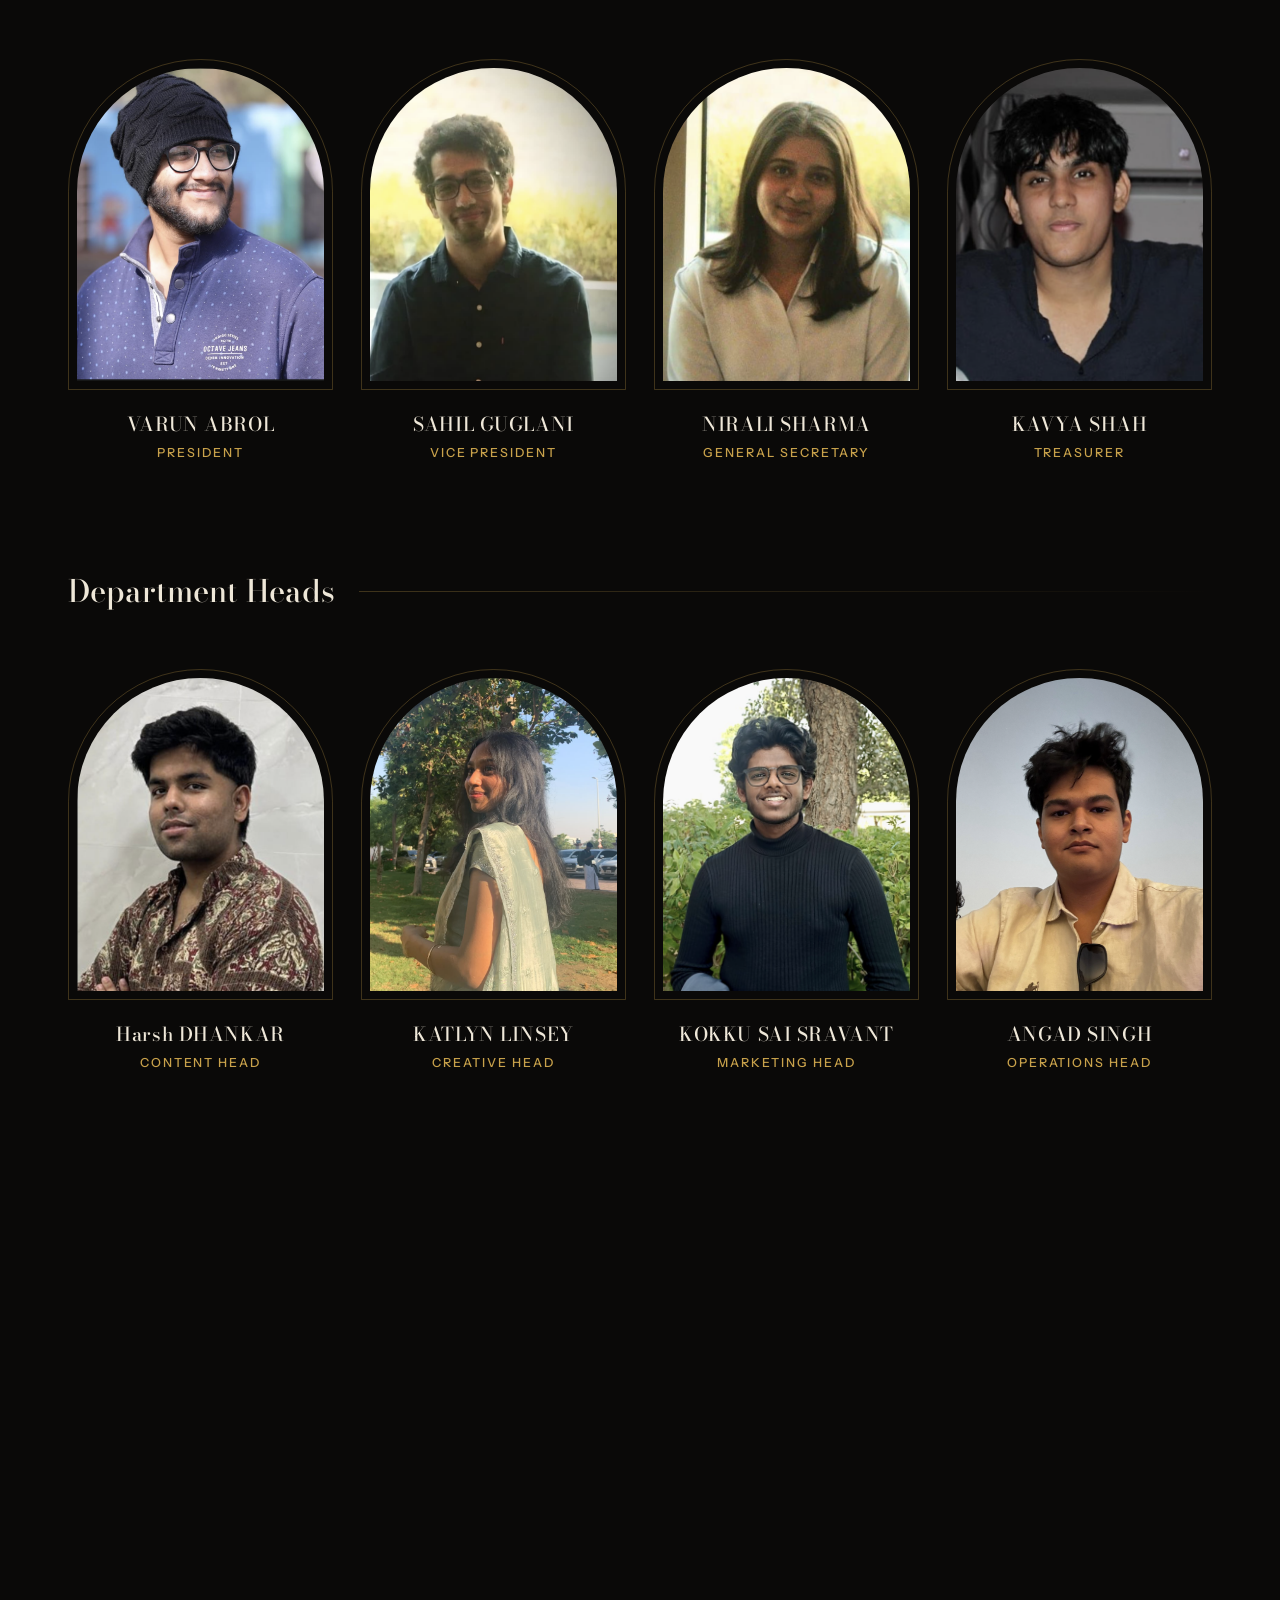
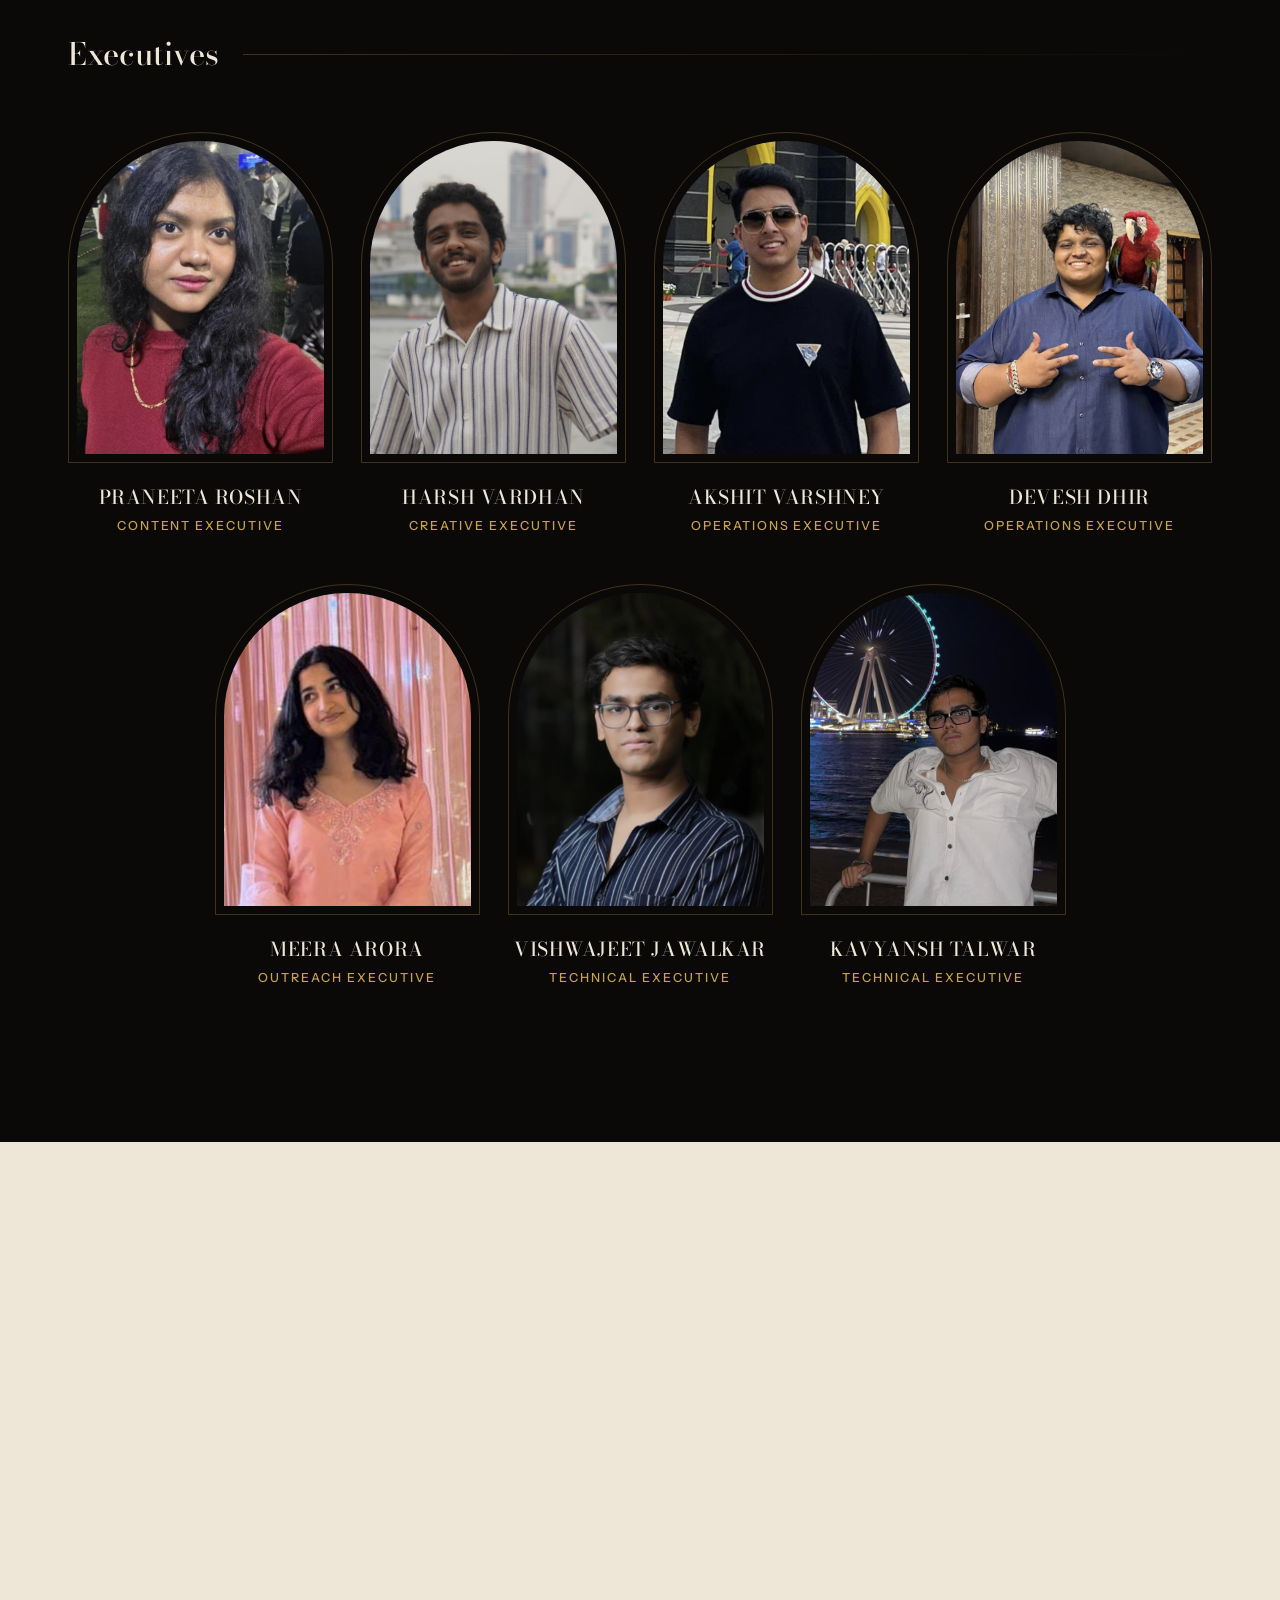
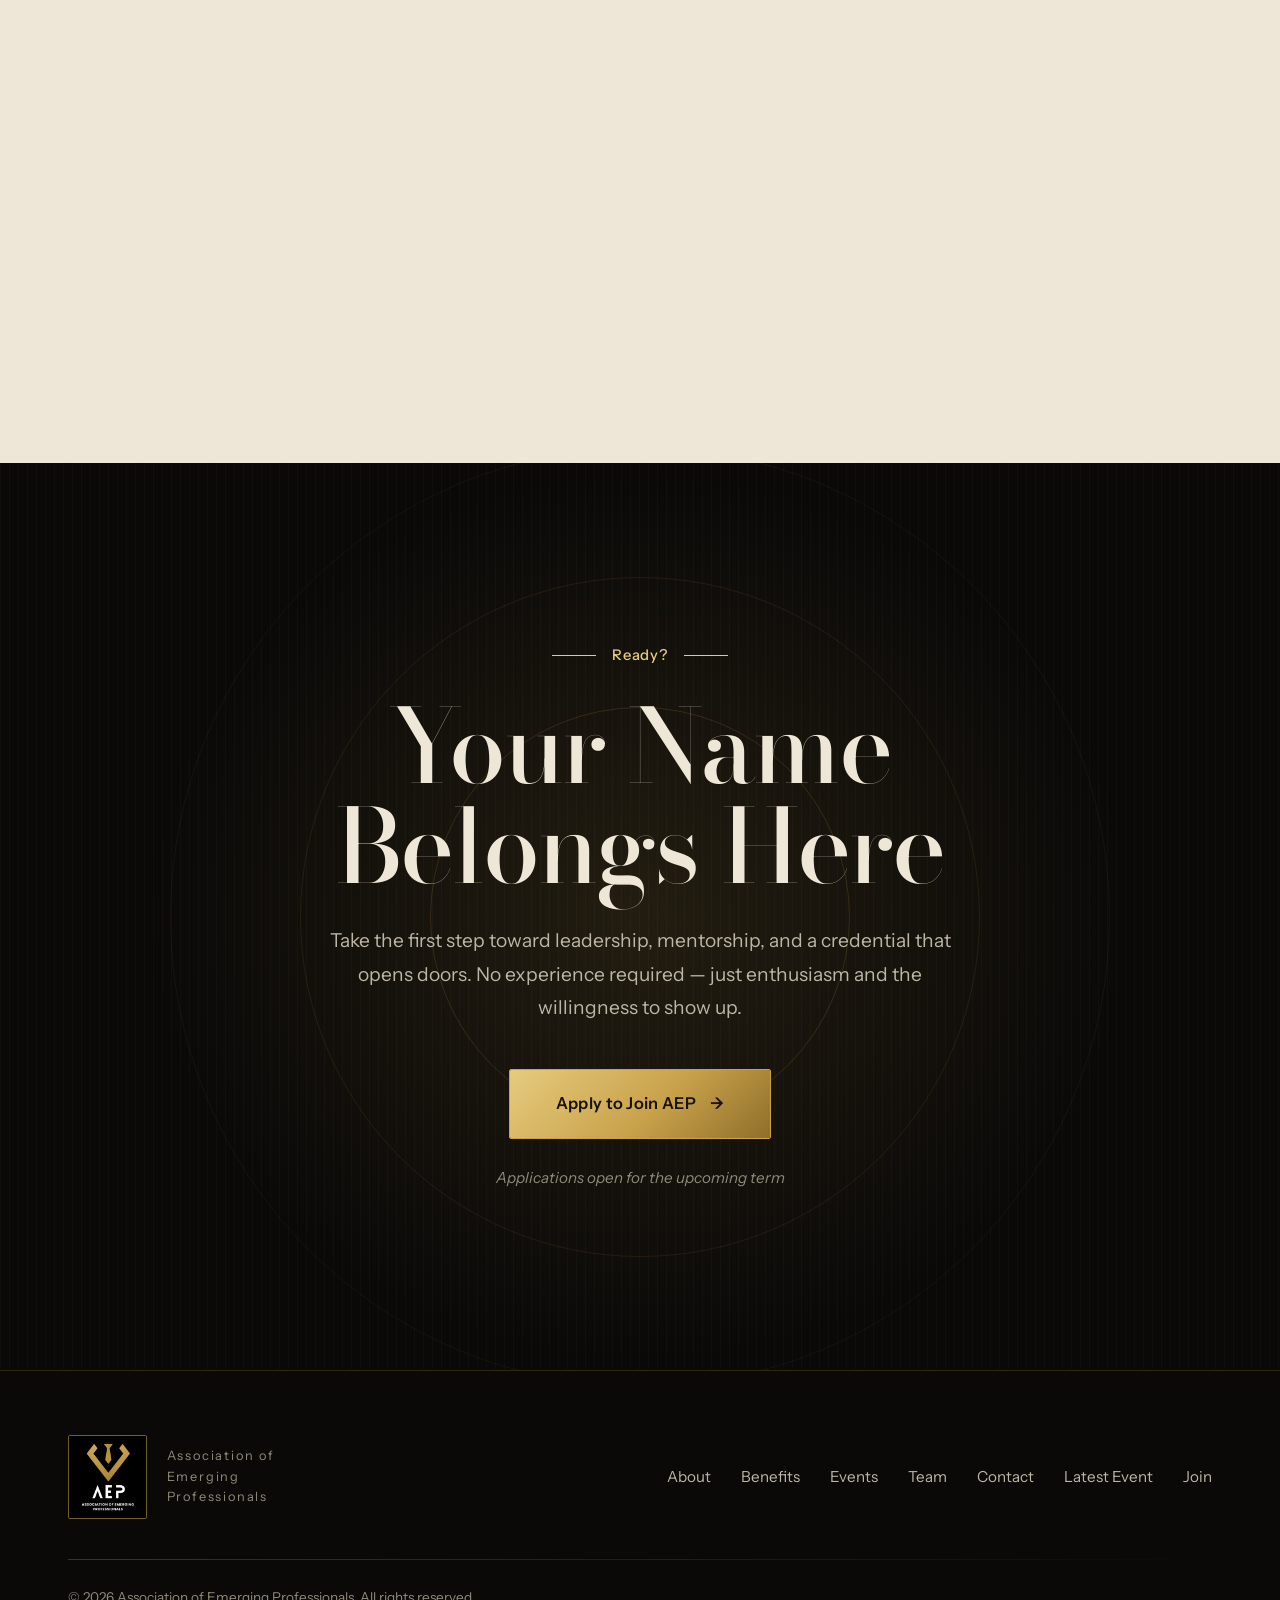
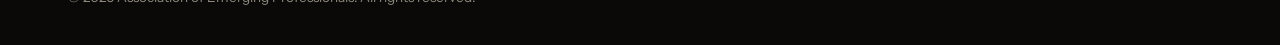
==== commit c191ebe9: "Add files via upload Events page added and website revamp by shaswat" ====
--- a/index.html
+++ b/index.html
@@ -1,613 +1,623 @@
-<!DOCTYPE html>
-<html lang="en">
-<head>
-    <meta charset="UTF-8">
-    <meta name="viewport" content="width=device-width, initial-scale=1.0">
-    <meta name="description" content="Association of Emerging Professionals — Build leadership, meet inspiring people, and grow with AEP.">
-    <title>AEP | Association of Emerging Professionals</title>
-    <link rel="preconnect" href="https://fonts.googleapis.com">
-    <link rel="preconnect" href="https://fonts.gstatic.com" crossorigin>
-    <link href="https://fonts.googleapis.com/css2?family=Cinzel:wght@400;600;700&family=Cormorant+Garamond:ital,wght@0,400;0,600;1,400&family=Outfit:wght@300;400;500;600&display=swap" rel="stylesheet">
-    <link rel="stylesheet" href="style.css">
-</head>
-<body>
-
-    <!-- Preloader -->
-    <div class="preloader" id="preloader">
-        <div class="preloader-inner">
-            <div class="preloader-logo">
-                <img src="assets/aep-logo.jpeg" alt="AEP" class="preloader-logo-img">
-            </div>
-            <div class="preloader-bar"><div class="preloader-fill"></div></div>
-            <p class="preloader-text">ASSOCIATION OF EMERGING PROFESSIONALS</p>
-        </div>
-    </div>
-
-    <!-- Cursor glow -->
-    <div class="cursor-glow" id="cursorGlow"></div>
-
-    <!-- Geometric background canvas -->
-    <canvas id="geoCanvas" class="geo-canvas" aria-hidden="true"></canvas>
-
-    <!-- Navigation -->
-    <header class="navbar" id="navbar">
-        <div class="nav-container">
-            <a href="#hero" class="nav-logo">
-                <img src="assets/aep-logo.jpeg" alt="AEP — Association of Emerging Professionals" class="logo-img">
-            </a>
-            <button class="nav-toggle" id="navToggle" aria-label="Toggle navigation">
-                <span></span><span></span><span></span>
-            </button>
-            <nav class="nav-links" id="navLinks">
-                <a href="#about" class="nav-link">About</a>
-                <a href="#benefits" class="nav-link">Benefits</a>
-                <a href="#events" class="nav-link">Events</a>
-                <a href="#team" class="nav-link">Team</a>
-                <a href="#contact" class="nav-link">Contact</a>
-                <a href="#join" class="nav-link nav-cta">Join AEP</a>
-            </nav>
-            <div class="nav-brand-markers" aria-label="Institution logos">
-                <img src="assets/bitslogo.jpeg" alt="BITS logo" class="logo-img bits-logo-img">
-            </div>
-        </div>
-    </header>
-
-    <main>
-
-        <!-- Hero -->
-        <section class="hero" id="hero">
-            <div class="hero-content">
-                <div class="hero-badge reveal">
-                    Association of Emerging Professionals
-                </div>
-                <h1 class="hero-title reveal">
-                    <span class="dual-text" data-text="EMERGE">EMERGE</span>
-                    <span class="dual-text dual-text--gold" data-text="&amp; EXCEL">&amp; EXCEL</span>
-                </h1>
-                <p class="hero-subtitle reveal">LEAD · GROW · PIONEER</p>
-                <div class="hero-divider reveal" aria-hidden="true">
-                    <span class="divider-line"></span>
-                    <span class="divider-diamond"></span>
-                    <span class="divider-line"></span>
-                </div>
-                <p class="hero-desc reveal">
-                    Our aim is to build confident leaders, forge genuine connections, deliver projects that make a real difference, and give every member the space to step out and grow — <strong>that's what AEP stands for.</strong>
-                </p>
-                <div class="hero-actions reveal">
-                    <a href="#join" class="btn btn-primary btn-magnetic">
-                        <span class="btn-bg"></span>
-                        <span class="btn-text">Become a Member</span>
-                        <span class="btn-icon">→</span>
-                    </a>
-                    <a href="#benefits" class="btn btn-outline btn-magnetic">
-                        <span class="btn-bg"></span>
-                        <span class="btn-text">Explore Benefits</span>
-                    </a>
-                </div>
-            </div>
-            <div class="hero-scroll reveal" aria-hidden="true">
-                <div class="scroll-line"></div>
-            </div>
-        </section>
-
-        <!-- About -->
-        <section class="section about" id="about">
-            <div class="container">
-                <div class="section-header reveal">
-                    <span class="section-tag">Who We Are</span>
-                    <h2 class="section-title dual-heading">
-                        <span>Fostering</span>
-                        <span class="gold">Professional Excellence</span>
-                    </h2>
-                    <div class="section-flourish" aria-hidden="true"></div>
-                </div>
-                <div class="about-grid">
-                    <div class="about-card reveal">
-                        <div class="card-glow"></div>
-                        <div class="card-border"></div>
-                        <div class="card-content">
-                            <p>We welcome students of all strengths: leadership, communication, event management, content creation, social media, design, outreach, sponsorships, public speaking, or even the behind-the-scenes magic that holds it all together.</p>
-                            <p class="highlight-text">There's a role here with your name on it.</p>
-                        </div>
-                    </div>
-                    <div class="about-card about-card--accent reveal">
-                        <div class="card-glow"></div>
-                        <div class="card-border"></div>
-                        <div class="card-content">
-                            <div class="quote-mark" aria-hidden="true">"</div>
-                            <p>And if you're worried about experience? <em>Please don't be.</em> AEP is just as much about learning and growing as it is about contributing.</p>
-                            <p>What we truly value is your <strong>enthusiasm</strong>, your <strong>initiative</strong>, your <strong>fresh perspective</strong>, and your <strong>willingness to show up</strong>.</p>
-                        </div>
-                    </div>
-                </div>
-
-        <!-- Benefits -->
-        <section class="section benefits" id="benefits">
-            <div class="container">
-                <div class="section-header reveal">
-                    <span class="section-tag">What You Get</span>
-                    <h2 class="section-title dual-heading">
-                        <span>Being Part of AEP</span>
-                        <span class="gold">Gets You</span>
-                    </h2>
-                    <div class="section-flourish" aria-hidden="true"></div>
-                </div>
-                <div class="benefits-grid">
-
-                    <article class="benefit-card reveal" data-tilt>
-                        <div class="benefit-icon"></div>
-                        <h3 class="benefit-title">Member-Exclusive Events</h3>
-                        <p class="benefit-desc">Get first access (and sometimes the only access) to workshops, socials, and sessions built exclusively for AEP council members, the kind of experiences you won't find on the general member calendar.</p>
-                        <div class="benefit-glow"></div>
-                    </article>
-
-                    <article class="benefit-card reveal" data-tilt>
-                        <div class="benefit-icon"></div>
-                        <h3 class="benefit-title">Personal Mentorship from Management Professors</h3>
-                        <p class="benefit-desc">Get real, one-on-one guidance from faculty who are genuinely invested in your personal and professional growth — not just your grades.</p>
-                        <div class="benefit-glow"></div>
-                    </article>
-
-                    <article class="benefit-card reveal" data-tilt>
-                        <div class="benefit-icon"></div>
-                        <h3 class="benefit-title">Exclusive Access to Industry Professionals</h3>
-                        <p class="benefit-desc">As a council member, you'll learn directly from industry leaders through talks, sessions, and hands-on collaborations that go far beyond anything a lecture hall can offer.</p>
-                        <div class="benefit-glow"></div>
-                    </article>
-
-                    <article class="benefit-card reveal" data-tilt>
-                        <div class="benefit-icon"></div>
-                        <h3 class="benefit-title">Connections That Open Real Doors</h3>
-                        <p class="benefit-desc">Build authentic relationships with professionals, entrepreneurs, and changemakers who can help shape — and accelerate — your career journey.</p>
-                        <div class="benefit-glow"></div>
-                    </article>
-
-                </div>
-
-                <!-- More benefits -->
-                <div class="more-benefits reveal">
-                    <div class="more-benefits-header">
-                        <span class="more-star"></span>
-                        <h3>Member-Exclusive Benefits</h3>
-                    </div>
-                    <ul class="more-list">
-                        <li class="more-item reveal">
-                            <span class="more-bullet"></span>
-                            Certification &amp; Recognition (for participation &amp; volunteering)
-                        </li>
-                        <li class="more-item reveal">
-                            <span class="more-bullet"></span>
-                            Cross-disciplinary Learning
-                        </li>
-                        <li class="more-item reveal">
-                            <span class="more-bullet"></span>
-                            Developing leadership, communication, and networking skills
-                        </li>
-                        <li class="more-item reveal">
-                            <span class="more-bullet"></span>
-                            Gaining experience that sets you apart, on every résumé and in every room
-                        </li>
-                    </ul>
-                </div>
-            </div>
-        </section>
-
-        <!-- Events -->
-        <section class="section events" id="events">
-            <div class="container">
-                <div class="section-header reveal">
-                    <span class="section-tag">What We Do</span>
-                    <h2 class="section-title dual-heading">
-                        <span>Our</span>
-                        <span class="gold">Events</span>
-                    </h2>
-                    <div class="section-flourish" aria-hidden="true"></div>
-                </div>
-
-                <!-- Upcoming Events -->
-                <div class="events-block events-block--upcoming reveal">
-                    <h3 class="events-subtitle events-subtitle--upcoming">
-                        <span class="events-subtitle-line"></span>
-                        Upcoming Events
-                        <span class="events-subtitle-line"></span>
-                    </h3>
-                    <div class="events-grid">
-                        <article class="event-card event-card--upcoming reveal" data-tilt>
-                            <div class="event-badge">September</div>
-                            <div class="event-media">
-                                <!-- TODO: replace with September event photo. Image path: assets/events/sept-1.jpg, alt text: September Event 1 -->
-                                <div class="event-placeholder">
-                                    <span class="event-placeholder-icon">◇</span>
-                                    <span>Event Image</span>
-                                </div>
-                            </div>
-                            <h4 class="event-title">September Event 1</h4>
-                            <div class="event-glow"></div>
-                        </article>
-                        <article class="event-card event-card--upcoming reveal" data-tilt>
-                            <div class="event-badge">September</div>
-                            <div class="event-media">
-                                <!-- TODO: replace with September event photo. Image path: assets/events/sept-2.jpg, alt text: September Event 2 -->
-                                <div class="event-placeholder">
-                                    <span class="event-placeholder-icon">◇</span>
-                                    <span>Event Image</span>
-                                </div>
-                            </div>
-                            <h4 class="event-title">September Event 2</h4>
-                            <div class="event-glow"></div>
-                        </article>
-                        <article class="event-card event-card--upcoming reveal" data-tilt>
-                            <div class="event-badge">September</div>
-                            <div class="event-media">
-                                <!-- TODO: replace with September event photo. Image path: assets/events/sept-3.jpg, alt text: September Event 3 -->
-                                <div class="event-placeholder">
-                                    <span class="event-placeholder-icon">◇</span>
-                                    <span>Event Image</span>
-                                </div>
-                            </div>
-                            <h4 class="event-title">September Event 3</h4>
-                            <div class="event-glow"></div>
-                        </article>
-                    </div>
-                </div>
-
-                <!-- Previous Events -->
-                <div class="events-block events-block--previous reveal">
-                    <h3 class="events-subtitle">
-                        <span class="events-subtitle-line"></span>
-                        Previous Events
-                        <span class="events-subtitle-line"></span>
-                    </h3>
-                    <div class="events-grid">
-                        <article class="event-card event-card--previous event-card--flip reveal" data-tilt>
-                            <button class="event-info-toggle" type="button" aria-expanded="false" aria-label="Toggle event description">
-                                <span aria-hidden="true">+</span>
-                            </button>
-                            <div class="event-media event-media--flip">
-                                <div class="event-face event-face--front">
-                                    <img src="assets/cv_masterclass.png" alt="CV Masterclass - From Campus to Corporate">
-                                </div>
-                                <div class="event-face event-face--back">
-                                    <p class="event-description">CV Masterclass - From Campus to Corporate was a hands-on career-readiness workshop built to help students bridge the gap between university and the professional world. The session covered what actually matters in today's job market; from crafting a resume that stands out, to decoding how corporate recruitment really works. Participants also walked through interview preparation techniques and strategies for adapting to a professional environment, leaving with practical, actionable tools for their next career move.</p>
-                                </div>
-                            </div>
-                            <h4 class="event-title">CV Masterclass - From Campus to Corporate</h4>
-                            <div class="event-glow"></div>
-                        </article>
-                        <article class="event-card event-card--previous event-card--flip reveal" data-tilt>
-                            <button class="event-info-toggle" type="button" aria-expanded="false" aria-label="Toggle event description">
-                                <span aria-hidden="true">+</span>
-                            </button>
-                            <div class="event-media event-media--flip">
-                                <div class="event-face event-face--front">
-                                    <img src="assets/marketing.png" alt="The Marketing Challenge">
-                                </div>
-                                <div class="event-face event-face--back">
-                                    <p class="event-description">The Marketing Challenge 2026 brought theory to life, pushing students into live marketing scenarios where creativity, communication, and strategic thinking were tested in real time. Partnering with Street Origins (Fragrance World), the event featured the brand's own Brand Manager as judge, giving participants a genuine taste of industry-level evaluation. Teams battled through three high-impact rounds; Brand Recall, a 90-Second Skit, and an Investor Pitch, each designed to sharpen a different skill, from spontaneous thinking to structured persuasion. Team Velocity took home the win and the AED 300 prize, with participation certificates awarded across the board.</p>
-                                </div>
-                            </div>
-                            <h4 class="event-title">The Marketing Challenge</h4>
-                            <div class="event-glow"></div>
-                        </article>
-                        <article class="event-card event-card--previous event-card--flip reveal" data-tilt>
-                            <button class="event-info-toggle" type="button" aria-expanded="false" aria-label="Toggle event description">
-                                <span aria-hidden="true">+</span>
-                            </button>
-                            <div class="event-media event-media--flip">
-                                <div class="event-face event-face--front">
-                                    <img src="assets/biz_quiz.jpeg" alt="Bizz Quiz">
-                                </div>
-                                <div class="event-face event-face--back">
-                                    <p class="event-description">Bizz Quiz returned for its second edition, organized by AEP's newly elected council with an upgraded question bank and a sharper competition format. Building on the flagship quiz's foundation, this edition brought fresh, current business questions and refined judging criteria to raise the bar even further. The competition closed out with a high-stakes buzzer round and a hard-fought battle for the overall title, with cash prizes up for grabs for both, ending the season on a high-energy note!</p>
-                                </div>
-                            </div>
-                            <h4 class="event-title">Bizz Quiz</h4>
-                            <div class="event-glow"></div>
-                        </article>
-                    </div>
-                </div>
-            </div>
-        </section>
-
-        <!-- Team -->
-        <section class="section team" id="team">
-            <div class="container">
-                <div class="section-header reveal">
-                    <span class="section-tag">The People</span>
-                    <h2 class="section-title dual-heading">
-                        <span>Our</span>
-                        <span class="gold">Team</span>
-                    </h2>
-                    <div class="section-flourish" aria-hidden="true"></div>
-                </div>
-
-                <!-- Mentors -->
-                <div class="team-block reveal">
-                    <h3 class="team-subtitle">
-                        <span class="team-subtitle-line"></span>
-                        Faculty Coordinators
-                        <span class="team-subtitle-line"></span>
-                    </h3>
-                    <div class="team-mentors-grid">
-                        <article class="team-card team-card--mentor reveal" data-tilt>
-                            <div class="team-photo-ring">
-                                <div class="team-photo">
-                                    <img src="assets/mentor-1.png">
-                                </div>
-                            </div>
-                            <h4 class="team-name">Dr. Sartaj Rather Rasool</h4>
-                            <p class="team-role">FIC</p>
-                            <div class="team-glow"></div>
-                        </article>
-                        <article class="team-card team-card--mentor reveal" data-tilt>
-                            <div class="team-photo-ring">
-                                <div class="team-photo">               
-                                    <img src="assets/mentor-2.png">
-                                </div>
-                            </div>
-                            <h4 class="team-name">Dr. Darshita Fulara Gunwant</h4>
-                            <p class="team-role">CO-FIC</p>
-                            <div class="team-glow"></div>
-                        </article>
-                        <article class="team-card team-card--mentor reveal" data-tilt>
-                            <div class="team-photo-ring">
-                                <div class="team-photo">
-                                    <img src="assets/mentor-3.png">
-                                </div>
-                            </div>
-                            <h4 class="team-name">Dr. Asgar Ali</h4>
-                            <p class="team-role">Mentor</p>
-                            <div class="team-glow"></div>
-                        </article>
-                    </div>
-                </div>
-
-                <!-- Council -->
-                <div class="team-block team-block--council reveal">
-                    <h3 class="team-subtitle team-subtitle--council">
-                        <span class="team-subtitle-line"></span>
-                        Core Council
-                        <span class="team-subtitle-line"></span>
-                    </h3>
-                    <div class="team-grid">
-                        <article class="team-card reveal" data-tilt>
-                            <div class="team-photo team-photo--member">
-                                <div class="team-photo-placeholder">
-                                    <img src="assets/core.1.png">
-                                </div>
-                            </div>
-                            <h4 class="team-name">VARUN ABROL</h4>
-                            <p class="team-role">PRESIDENT</p>
-                            <div class="team-glow"></div>
-                        </article>
-                        <article class="team-card reveal" data-tilt>
-                            <div class="team-photo team-photo--member">
-                                <div class="team-photo-placeholder">
-                                    <img src="assets/core.2.png">
-                                </div>
-                            </div>
-                            <h4 class="team-name">SAHIL GUGLANI</h4>
-                            <p class="team-role">VICE PRESIDENT</p>
-                            <div class="team-glow"></div>
-                        </article>
-                        <article class="team-card reveal" data-tilt>
-                            <div class="team-photo team-photo--member">
-                                <div class="team-photo-placeholder">
-                                    <img src="assets/core.3.png">
-                                </div>
-                            </div>
-                            <h4 class="team-name">NIRALI SHARMA</h4>
-                            <p class="team-role">GENERAL SECRETARY</p>
-                            <div class="team-glow"></div>
-                        </article>
-                        <article class="team-card reveal" data-tilt>
-                            <div class="team-photo team-photo--member">
-                                <div class="team-photo-placeholder">
-                                    <img src="assets/core.4.png">
-                                </div>
-                            </div>
-                            <h4 class="team-name">KAVYA SHAH</h4>
-                            <p class="team-role">TREASURER</p>
-                            <div class="team-glow"></div>
-                        </article>
-                    </div>
-                </div>
-
-                <!-- Department Heads -->
-                <div class="team-block team-block--department-heads reveal">
-                    <h3 class="team-subtitle team-subtitle--council">
-                        <span class="team-subtitle-line"></span>
-                        Department Heads
-                        <span class="team-subtitle-line"></span>
-                    </h3>
-                    <div class="team-grid">
-                        <article class="team-card reveal" data-tilt>
-                            <div class="team-photo team-photo--member">
-                                <div class="team-photo-placeholder"><img src="assets/core.6.png"></div>
-                            </div>
-                            <h4 class="team-name">Harsh DHANKAR</h4>
-                            <p class="team-role">CONTENT HEAD</p>
-                            <div class="team-glow"></div>
-                        </article>
-                        <article class="team-card reveal" data-tilt>
-                            <div class="team-photo team-photo--member">
-                                <div class="team-photo-placeholder"><img src="assets/core.7.png"></div>
-                            </div>
-                            <h4 class="team-name">KATLYN LINSEY</h4>
-                            <p class="team-role">CREATIVE HEAD</p>
-                            <div class="team-glow"></div>
-                        </article>
-                        <article class="team-card reveal" data-tilt>
-                            <div class="team-photo team-photo--member">
-                                <div class="team-photo-placeholder"><img src="assets/core.5.png"></div>
-                            </div>
-                            <h4 class="team-name">KOKKU SAI SRAVANT</h4>
-                            <p class="team-role">MARKETING HEAD</p>
-                            <div class="team-glow"></div>
-                        </article>
-                        <article class="team-card reveal" data-tilt>
-                            <div class="team-photo team-photo--member">
-                                <div class="team-photo-placeholder"><img src="assets/ex.6.png"></div>
-                            </div>
-                            <h4 class="team-name">ANGAD SINGH</h4>
-                            <p class="team-role">OPERATIONS HEAD</p>
-                            <div class="team-glow"></div>
-                        </article>
-                        <article class="team-card reveal" data-tilt>
-                            <div class="team-photo team-photo--member">
-                                <div class="team-photo-placeholder"><img src="assets/ex.3.png"></div>
-                            </div>
-                            <h4 class="team-name">SHASWAT PATHAK</h4>
-                            <p class="team-role">TECHNICAL Head</p>
-                            <div class="team-glow"></div>
-                        </article>
-                    </div>
-                </div>
-
-                <!-- Executives -->
-                <div class="team-block team-block--executives reveal">
-                    <h3 class="team-subtitle team-subtitle--council">
-                        <span class="team-subtitle-line"></span>
-                        Executives
-                        <span class="team-subtitle-line"></span>
-                    </h3>
-                    <div class="team-grid">
-                        <article class="team-card reveal" data-tilt>
-                            <div class="team-photo team-photo--member">
-                                <div class="team-photo-placeholder"><img src="assets/ex.1.png"></div>
-                            </div>
-                            <h4 class="team-name">PRANEETA ROSHAN</h4>
-                            <p class="team-role">CONTENT EXECUTIVE</p>
-                            <div class="team-glow"></div>
-                        </article>
-                        <article class="team-card reveal" data-tilt>
-                            <div class="team-photo team-photo--member">
-                                <div class="team-photo-placeholder"><img src="assets/ex.2.png"></div>
-                            </div>
-                            <h4 class="team-name">HARSH VARDHAN</h4>
-                            <p class="team-role">CREATIVE EXECUTIVE</p>
-                            <div class="team-glow"></div>
-                        </article>
-                        <article class="team-card reveal" data-tilt>
-                            <div class="team-photo team-photo--member">
-                                <div class="team-photo-placeholder"><img src="assets/ex.7.png"></div>
-                            </div>
-                            <h4 class="team-name">AKSHIT VARSHNEY</h4>
-                            <p class="team-role">OPERATIONS EXECUTIVE</p>
-                            <div class="team-glow"></div>
-                        </article>
-                        <article class="team-card reveal" data-tilt>
-                            <div class="team-photo team-photo--member">
-                                <div class="team-photo-placeholder"><img src="assets/ex.8.png"></div>
-                            </div>
-                            <h4 class="team-name">DEVESH DHIR</h4>
-                            <p class="team-role">OPERATIONS EXECUTIVE</p>
-                            <div class="team-glow"></div>
-                        </article>
-                        <article class="team-card reveal" data-tilt>
-                            <div class="team-photo team-photo--member">
-                                <div class="team-photo-placeholder"><img src="assets/ex.9.png"></div>
-                            </div>
-                            <h4 class="team-name">MEERA ARORA</h4>
-                            <p class="team-role">OUTREACH EXECUTIVE</p>
-                            <div class="team-glow"></div>
-                        </article>
-                        <article class="team-card reveal" data-tilt>
-                            <div class="team-photo team-photo--member">
-                                <div class="team-photo-placeholder"><img src="assets/ex.4.png"></div>
-                            </div>
-                            <h4 class="team-name">VISHWAJEET JAWALKAR</h4>
-                            <p class="team-role">TECHNICAL EXECUTIVE</p>
-                            <div class="team-glow"></div>
-                        </article>
-                        <article class="team-card reveal" data-tilt>
-                            <div class="team-photo team-photo--member">
-                                <div class="team-photo-placeholder"><img src="assets/ex.5.png"></div>
-                            </div>
-                            <h4 class="team-name">KAVYANSH TALWAR</h4>
-                            <p class="team-role">TECHNICAL EXECUTIVE</p>
-                            <div class="team-glow"></div>
-                        </article>
-                    </div>
-                </div>
-            </div>
-        </section>
-
-        <!-- Contact -->
-        <section class="section contact" id="contact">
-            <div class="container">
-                <div class="section-header reveal">
-                    <span class="section-tag">Get in Touch</span>
-                    <h2 class="section-title dual-heading">
-                        <span>Contact</span>
-                        <span class="gold">AEP</span>
-                    </h2>
-                    <div class="section-flourish" aria-hidden="true"></div>
-                </div>
-                <div class="contact-card reveal">
-                    <div class="contact-glow"></div>
-                    <div class="contact-icon" aria-hidden="true"></div>
-                    <p class="contact-label">Reach us at</p>
-                    <a href="mailto:aep@dubai.bits-pilani.ac.in" class="contact-email">aep@dubai.bits-pilani.ac.in</a>
-                    <p class="contact-note">Questions about joining, events, or collaborations — we'd love to hear from you.</p>
-                    <a href="mailto:aep@dubai.bits-pilani.ac.in" class="btn btn-outline btn-magnetic contact-btn">
-                        <span class="btn-bg"></span>
-                        <span class="btn-text">Send an Email</span>
-                    </a>
-                </div>
-            </div>
-        </section>
-
-        <!-- Join CTA -->
-        <section class="section join" id="join">
-            <div class="join-bg" aria-hidden="true">
-                <div class="join-ring join-ring--1"></div>
-                <div class="join-ring join-ring--2"></div>
-                <div class="join-ring join-ring--3"></div>
-            </div>
-            <div class="container">
-                <div class="join-content reveal">
-                    <div class="join-laurel join-laurel--left" aria-hidden="true"></div>
-                    <div class="join-inner">
-                        <span class="section-tag">Ready?</span>
-                        <h2 class="join-title">Your Name Belongs Here</h2>
-                        <p class="join-desc">Take the first step toward leadership, mentorship, and a credential that opens doors. No experience required — just enthusiasm and the willingness to show up.</p>
-                        <a href="https://forms.gle/HB5ZLkx2e6LnfL7X7/" target="_blank" rel="noopener noreferrer" class="btn btn-primary btn-lg btn-magnetic btn-popup">
-                            <span class="btn-bg"></span>
-                            <span class="btn-text">Apply to Join AEP</span>
-                            <span class="btn-icon">→</span>
-                        </a>
-                        <p class="join-note">Applications open for the upcoming term</p>
-                    </div>
-                    <div class="join-laurel join-laurel--right" aria-hidden="true"></div>
-                </div>
-            </div>
-        </section>
-
-    </main>
-
-    <!-- Footer-->
-    <footer class="footer">
-        <div class="container">
-            <div class="footer-top">
-                <div class="footer-brand">
-                    <img src="assets/aep-logo.jpeg" alt="AEP — Association of Emerging Professionals" class="footer-logo-img">
-                    <div class="footer-full">Association of Emerging Professionals</div>
-                </div>
-                <nav class="footer-nav">
-                    <a href="#about">About</a>
-                    <a href="#benefits">Benefits</a>
-                    <a href="#events">Events</a>
-                    <a href="#team">Team</a>
-                    <a href="#contact">Contact</a>
-                    <a href="#join">Join</a>
-                </nav>
-            </div>
-            <div class="footer-divider" aria-hidden="true"></div>
-            <p class="footer-copy">&copy; 2026 Association of Emerging Professionals. All rights reserved.</p>
-        </div>
-    </footer>
-
-    <script src="script.js"></script>
-</body>
-</html>
+<!DOCTYPE html>
+<html lang="en">
+<head>
+    <meta charset="UTF-8">
+    <meta name="viewport" content="width=device-width, initial-scale=1.0">
+    <meta name="description" content="Association of Emerging Professionals — Build leadership, meet inspiring people, and grow with AEP.">
+    <title>AEP | Association of Emerging Professionals</title>
+    <link rel="preconnect" href="https://fonts.googleapis.com">
+    <link rel="preconnect" href="https://fonts.gstatic.com" crossorigin>
+    <link href="https://fonts.googleapis.com/css2?family=Bodoni+Moda:ital,opsz,wght@0,6..96,400;0,6..96,500;0,6..96,600;0,6..96,700;1,6..96,400;1,6..96,500&family=Instrument+Sans:wght@400;500;600&display=swap" rel="stylesheet">
+    <script>document.documentElement.classList.add('js');</script>
+    <link rel="stylesheet" href="style.css">
+</head>
+<body>
+
+    <!-- Preloader -->
+    <div class="preloader" id="preloader">
+        <div class="preloader-inner">
+            <div class="preloader-logo">
+                <img src="assets/aep-logo.jpeg" alt="AEP" class="preloader-logo-img">
+            </div>
+            <div class="preloader-bar"><div class="preloader-fill"></div></div>
+            <p class="preloader-text">ASSOCIATION OF EMERGING PROFESSIONALS</p>
+        </div>
+    </div>
+
+    <!-- Navigation -->
+    <header class="navbar" id="navbar">
+        <div class="nav-container">
+            <a href="#hero" class="nav-logo">
+                <img src="assets/aep-logo.jpeg" alt="AEP — Association of Emerging Professionals" class="logo-img">
+            </a>
+            <button class="nav-toggle" id="navToggle" aria-label="Toggle navigation">
+                <span></span><span></span><span></span>
+            </button>
+            <nav class="nav-links" id="navLinks">
+                <a href="#about" class="nav-link">About</a>
+                <a href="#benefits" class="nav-link">Benefits</a>
+                <a href="#events" class="nav-link">Events</a>
+                <a href="#team" class="nav-link">Team</a>
+                <a href="#contact" class="nav-link">Contact</a>
+                <a href="latest-event.html" class="nav-link nav-link--event">Latest Event</a>
+                <a href="#join" class="nav-link nav-cta">Join AEP</a>
+            </nav>
+            <div class="nav-brand-markers" aria-label="Institution logos">
+                <img src="assets/bitslogo.jpeg" alt="BITS logo" class="logo-img bits-logo-img">
+            </div>
+        </div>
+    </header>
+
+    <main>
+
+        <!-- Hero -->
+        <section class="hero" id="hero">
+            <svg class="hero-lapel" viewBox="0 0 1080 760" aria-hidden="true" focusable="false">
+                <defs>
+                    <linearGradient id="brass" x1="0" y1="0" x2="1" y2="1">
+                        <stop offset="0" stop-color="#E9CF86"/>
+                        <stop offset="0.55" stop-color="#C9A24B"/>
+                        <stop offset="1" stop-color="#8F6F2A"/>
+                    </linearGradient>
+                </defs>
+                <path class="lapel-line lapel-line--outer" pathLength="1" d="M350 112 L250 245 L550 640 L852 245 L752 112 L705 170 L765 240 L550 520 L338 240 L398 170 Z"/>
+                <path class="lapel-line lapel-line--tie" pathLength="1" d="M490 112 L612 112 L580 190 L598 335 L550 390 L505 335 L520 190 Z"/>
+            </svg>
+            <div class="hero-content">
+                <div class="hero-badge reveal">
+                    Association of Emerging Professionals
+                </div>
+                <h1 class="hero-title reveal">
+                    <span class="dual-text" data-text="EMERGE">EMERGE</span>
+                    <span class="dual-text dual-text--gold" data-text="&amp; EXCEL">&amp; EXCEL</span>
+                </h1>
+                <p class="hero-subtitle reveal">LEAD · GROW · PIONEER</p>
+                <div class="hero-divider reveal" aria-hidden="true">
+                    <span class="divider-line"></span>
+                    <span class="divider-diamond"></span>
+                    <span class="divider-line"></span>
+                </div>
+                <p class="hero-desc reveal">
+                    Our aim is to build confident leaders, forge genuine connections, deliver projects that make a real difference, and give every member the space to step out and grow — <strong>that's what AEP stands for.</strong>
+                </p>
+                <div class="hero-actions reveal">
+                    <a href="#join" class="btn btn-primary btn-magnetic">
+                        <span class="btn-bg"></span>
+                        <span class="btn-text">Become a Member</span>
+                        <span class="btn-icon">→</span>
+                    </a>
+                    <a href="#benefits" class="btn btn-outline btn-magnetic">
+                        <span class="btn-bg"></span>
+                        <span class="btn-text">Explore Benefits</span>
+                    </a>
+                </div>
+            </div>
+            <div class="hero-scroll reveal" aria-hidden="true">
+                <div class="scroll-line"></div>
+            </div>
+        </section>
+
+        <!-- About -->
+        <section class="section about" id="about">
+            <div class="container">
+                <div class="section-header reveal">
+                    <span class="section-tag">Who We Are</span>
+                    <h2 class="section-title dual-heading">
+                        <span>Fostering</span>
+                        <span class="gold">Professional Excellence</span>
+                    </h2>
+                    <div class="section-flourish" aria-hidden="true"></div>
+                </div>
+                <div class="about-grid">
+                    <div class="about-card reveal">
+                        <div class="card-glow"></div>
+                        <div class="card-border"></div>
+                        <div class="card-content">
+                            <p>We welcome students of all strengths: leadership, communication, event management, content creation, social media, design, outreach, sponsorships, public speaking, or even the behind-the-scenes magic that holds it all together.</p>
+                            <p class="highlight-text">There's a role here with your name on it.</p>
+                        </div>
+                    </div>
+                    <div class="about-card about-card--accent reveal">
+                        <div class="card-glow"></div>
+                        <div class="card-border"></div>
+                        <div class="card-content">
+                            <div class="quote-mark" aria-hidden="true">"</div>
+                            <p>And if you're worried about experience? <em>Please don't be.</em> AEP is just as much about learning and growing as it is about contributing.</p>
+                            <p>What we truly value is your <strong>enthusiasm</strong>, your <strong>initiative</strong>, your <strong>fresh perspective</strong>, and your <strong>willingness to show up</strong>.</p>
+                        </div>
+                    </div>
+                </div>
+            </div>
+        </section>
+
+        <!-- Benefits -->
+        <section class="section benefits" id="benefits">
+            <div class="container">
+                <div class="section-header reveal">
+                    <span class="section-tag">What You Get</span>
+                    <h2 class="section-title dual-heading">
+                        <span>Being Part of AEP</span>
+                        <span class="gold">Gets You</span>
+                    </h2>
+                    <div class="section-flourish" aria-hidden="true"></div>
+                </div>
+                <div class="benefits-grid">
+
+                    <article class="benefit-card reveal" data-tilt>
+                        <div class="benefit-icon"></div>
+                        <h3 class="benefit-title">Member-Exclusive Events</h3>
+                        <p class="benefit-desc">Get first access (and sometimes the only access) to workshops, socials, and sessions built exclusively for AEP council members, the kind of experiences you won't find on the general member calendar.</p>
+                        <div class="benefit-glow"></div>
+                    </article>
+
+                    <article class="benefit-card reveal" data-tilt>
+                        <div class="benefit-icon"></div>
+                        <h3 class="benefit-title">Personal Mentorship from Management Professors</h3>
+                        <p class="benefit-desc">Get real, one-on-one guidance from faculty who are genuinely invested in your personal and professional growth — not just your grades.</p>
+                        <div class="benefit-glow"></div>
+                    </article>
+
+                    <article class="benefit-card reveal" data-tilt>
+                        <div class="benefit-icon"></div>
+                        <h3 class="benefit-title">Exclusive Access to Industry Professionals</h3>
+                        <p class="benefit-desc">As a council member, you'll learn directly from industry leaders through talks, sessions, and hands-on collaborations that go far beyond anything a lecture hall can offer.</p>
+                        <div class="benefit-glow"></div>
+                    </article>
+
+                    <article class="benefit-card reveal" data-tilt>
+                        <div class="benefit-icon"></div>
+                        <h3 class="benefit-title">Connections That Open Real Doors</h3>
+                        <p class="benefit-desc">Build authentic relationships with professionals, entrepreneurs, and changemakers who can help shape — and accelerate — your career journey.</p>
+                        <div class="benefit-glow"></div>
+                    </article>
+
+                </div>
+
+                <!-- More benefits -->
+                <div class="more-benefits reveal">
+                    <div class="more-benefits-header">
+                        <span class="more-star"></span>
+                        <h3>Member-Exclusive Benefits</h3>
+                    </div>
+                    <ul class="more-list">
+                        <li class="more-item reveal">
+                            <span class="more-bullet"></span>
+                            Certification &amp; Recognition (for participation &amp; volunteering)
+                        </li>
+                        <li class="more-item reveal">
+                            <span class="more-bullet"></span>
+                            Cross-disciplinary Learning
+                        </li>
+                        <li class="more-item reveal">
+                            <span class="more-bullet"></span>
+                            Developing leadership, communication, and networking skills
+                        </li>
+                        <li class="more-item reveal">
+                            <span class="more-bullet"></span>
+                            Gaining experience that sets you apart, on every résumé and in every room
+                        </li>
+                    </ul>
+                </div>
+            </div>
+        </section>
+
+        <!-- Events -->
+        <section class="section events" id="events">
+            <div class="container">
+                <div class="section-header reveal">
+                    <span class="section-tag">What We Do</span>
+                    <h2 class="section-title dual-heading">
+                        <span>Our</span>
+                        <span class="gold">Events</span>
+                    </h2>
+                    <div class="section-flourish" aria-hidden="true"></div>
+                </div>
+
+                <!-- Upcoming Events -->
+                <div class="events-block events-block--upcoming reveal">
+                    <h3 class="events-subtitle events-subtitle--upcoming">
+                        <span class="events-subtitle-line"></span>
+                        Upcoming Events
+                        <span class="events-subtitle-line"></span>
+                    </h3>
+                    <div class="events-grid">
+                        <article class="event-card event-card--upcoming reveal" data-tilt>
+                            <div class="event-badge">September</div>
+                            <div class="event-media">
+                                <!-- TODO: replace with September event photo. Image path: assets/events/sept-1.jpg, alt text: September Event 1 -->
+                                <div class="event-placeholder">
+                                    <span class="event-placeholder-icon">◇</span>
+                                    <span>Event Image</span>
+                                </div>
+                            </div>
+                            <h4 class="event-title">September Event 1</h4>
+                            <div class="event-glow"></div>
+                        </article>
+                        <article class="event-card event-card--upcoming reveal" data-tilt>
+                            <div class="event-badge">September</div>
+                            <div class="event-media">
+                                <!-- TODO: replace with September event photo. Image path: assets/events/sept-2.jpg, alt text: September Event 2 -->
+                                <div class="event-placeholder">
+                                    <span class="event-placeholder-icon">◇</span>
+                                    <span>Event Image</span>
+                                </div>
+                            </div>
+                            <h4 class="event-title">September Event 2</h4>
+                            <div class="event-glow"></div>
+                        </article>
+                        <article class="event-card event-card--upcoming reveal" data-tilt>
+                            <div class="event-badge">September</div>
+                            <div class="event-media">
+                                <!-- TODO: replace with September event photo. Image path: assets/events/sept-3.jpg, alt text: September Event 3 -->
+                                <div class="event-placeholder">
+                                    <span class="event-placeholder-icon">◇</span>
+                                    <span>Event Image</span>
+                                </div>
+                            </div>
+                            <h4 class="event-title">September Event 3</h4>
+                            <div class="event-glow"></div>
+                        </article>
+                    </div>
+                </div>
+
+                <!-- Previous Events -->
+                <div class="events-block events-block--previous reveal">
+                    <h3 class="events-subtitle">
+                        <span class="events-subtitle-line"></span>
+                        Previous Events
+                        <span class="events-subtitle-line"></span>
+                    </h3>
+                    <div class="events-grid">
+                        <article class="event-card event-card--previous event-card--flip reveal" data-tilt>
+                            <button class="event-info-toggle" type="button" aria-expanded="false" aria-label="Toggle event description">
+                                <span aria-hidden="true">+</span>
+                            </button>
+                            <div class="event-media event-media--flip">
+                                <div class="event-face event-face--front">
+                                    <img src="assets/cv_masterclass.png" alt="CV Masterclass - From Campus to Corporate" loading="lazy">
+                                </div>
+                                <div class="event-face event-face--back">
+                                    <p class="event-description">CV Masterclass - From Campus to Corporate was a hands-on career-readiness workshop built to help students bridge the gap between university and the professional world. The session covered what actually matters in today's job market; from crafting a resume that stands out, to decoding how corporate recruitment really works. Participants also walked through interview preparation techniques and strategies for adapting to a professional environment, leaving with practical, actionable tools for their next career move.</p>
+                                </div>
+                            </div>
+                            <h4 class="event-title">CV Masterclass - From Campus to Corporate</h4>
+                            <div class="event-glow"></div>
+                        </article>
+                        <article class="event-card event-card--previous event-card--flip reveal" data-tilt>
+                            <button class="event-info-toggle" type="button" aria-expanded="false" aria-label="Toggle event description">
+                                <span aria-hidden="true">+</span>
+                            </button>
+                            <div class="event-media event-media--flip">
+                                <div class="event-face event-face--front">
+                                    <img src="assets/marketing.png" alt="The Marketing Challenge" loading="lazy">
+                                </div>
+                                <div class="event-face event-face--back">
+                                    <p class="event-description">The Marketing Challenge 2026 brought theory to life, pushing students into live marketing scenarios where creativity, communication, and strategic thinking were tested in real time. Partnering with Street Origins (Fragrance World), the event featured the brand's own Brand Manager as judge, giving participants a genuine taste of industry-level evaluation. Teams battled through three high-impact rounds; Brand Recall, a 90-Second Skit, and an Investor Pitch, each designed to sharpen a different skill, from spontaneous thinking to structured persuasion. Team Velocity took home the win and the AED 300 prize, with participation certificates awarded across the board.</p>
+                                </div>
+                            </div>
+                            <h4 class="event-title">The Marketing Challenge</h4>
+                            <div class="event-glow"></div>
+                        </article>
+                        <article class="event-card event-card--previous event-card--flip reveal" data-tilt>
+                            <button class="event-info-toggle" type="button" aria-expanded="false" aria-label="Toggle event description">
+                                <span aria-hidden="true">+</span>
+                            </button>
+                            <div class="event-media event-media--flip">
+                                <div class="event-face event-face--front">
+                                    <img src="assets/biz_quiz.jpeg" alt="Bizz Quiz" loading="lazy">
+                                </div>
+                                <div class="event-face event-face--back">
+                                    <p class="event-description">Bizz Quiz returned for its second edition, organized by AEP's newly elected council with an upgraded question bank and a sharper competition format. Building on the flagship quiz's foundation, this edition brought fresh, current business questions and refined judging criteria to raise the bar even further. The competition closed out with a high-stakes buzzer round and a hard-fought battle for the overall title, with cash prizes up for grabs for both, ending the season on a high-energy note!</p>
+                                </div>
+                            </div>
+                            <h4 class="event-title">Bizz Quiz</h4>
+                            <div class="event-glow"></div>
+                        </article>
+                    </div>
+                </div>
+            </div>
+        </section>
+
+        <!-- Team -->
+        <section class="section team" id="team">
+            <div class="container">
+                <div class="section-header reveal">
+                    <span class="section-tag">The People</span>
+                    <h2 class="section-title dual-heading">
+                        <span>Our</span>
+                        <span class="gold">Team</span>
+                    </h2>
+                    <div class="section-flourish" aria-hidden="true"></div>
+                </div>
+
+                <!-- Mentors -->
+                <div class="team-block reveal">
+                    <h3 class="team-subtitle">
+                        <span class="team-subtitle-line"></span>
+                        Faculty Coordinators
+                        <span class="team-subtitle-line"></span>
+                    </h3>
+                    <div class="team-mentors-grid">
+                        <article class="team-card team-card--mentor reveal" data-tilt>
+                            <div class="team-photo-ring">
+                                <div class="team-photo">
+                                    <img src="assets/mentor-1.png" alt="Dr. Sartaj Rather Rasool" loading="lazy">
+                                </div>
+                            </div>
+                            <h4 class="team-name">Dr. Sartaj Rather Rasool</h4>
+                            <p class="team-role">FIC</p>
+                            <div class="team-glow"></div>
+                        </article>
+                        <article class="team-card team-card--mentor reveal" data-tilt>
+                            <div class="team-photo-ring">
+                                <div class="team-photo">               
+                                    <img src="assets/mentor-2.png" alt="Dr. Darshita Fulara Gunwant" loading="lazy">
+                                </div>
+                            </div>
+                            <h4 class="team-name">Dr. Darshita Fulara Gunwant</h4>
+                            <p class="team-role">CO-FIC</p>
+                            <div class="team-glow"></div>
+                        </article>
+                        <article class="team-card team-card--mentor reveal" data-tilt>
+                            <div class="team-photo-ring">
+                                <div class="team-photo">
+                                    <img src="assets/mentor-3.png" alt="Dr. Asgar Ali" loading="lazy">
+                                </div>
+                            </div>
+                            <h4 class="team-name">Dr. Asgar Ali</h4>
+                            <p class="team-role">Mentor</p>
+                            <div class="team-glow"></div>
+                        </article>
+                    </div>
+                </div>
+
+                <!-- Council -->
+                <div class="team-block team-block--council reveal">
+                    <h3 class="team-subtitle team-subtitle--council">
+                        <span class="team-subtitle-line"></span>
+                        Core Council
+                        <span class="team-subtitle-line"></span>
+                    </h3>
+                    <div class="team-grid">
+                        <article class="team-card reveal" data-tilt>
+                            <div class="team-photo team-photo--member">
+                                <div class="team-photo-placeholder">
+                                    <img src="assets/core.1.png" alt="VARUN ABROL" loading="lazy">
+                                </div>
+                            </div>
+                            <h4 class="team-name">VARUN ABROL</h4>
+                            <p class="team-role">PRESIDENT</p>
+                            <div class="team-glow"></div>
+                        </article>
+                        <article class="team-card reveal" data-tilt>
+                            <div class="team-photo team-photo--member">
+                                <div class="team-photo-placeholder">
+                                    <img src="assets/core.2.png" alt="SAHIL GUGLANI" loading="lazy">
+                                </div>
+                            </div>
+                            <h4 class="team-name">SAHIL GUGLANI</h4>
+                            <p class="team-role">VICE PRESIDENT</p>
+                            <div class="team-glow"></div>
+                        </article>
+                        <article class="team-card reveal" data-tilt>
+                            <div class="team-photo team-photo--member">
+                                <div class="team-photo-placeholder">
+                                    <img src="assets/core.3.png" alt="NIRALI SHARMA" loading="lazy">
+                                </div>
+                            </div>
+                            <h4 class="team-name">NIRALI SHARMA</h4>
+                            <p class="team-role">GENERAL SECRETARY</p>
+                            <div class="team-glow"></div>
+                        </article>
+                        <article class="team-card reveal" data-tilt>
+                            <div class="team-photo team-photo--member">
+                                <div class="team-photo-placeholder">
+                                    <img src="assets/core.4.png" alt="KAVYA SHAH" loading="lazy">
+                                </div>
+                            </div>
+                            <h4 class="team-name">KAVYA SHAH</h4>
+                            <p class="team-role">TREASURER</p>
+                            <div class="team-glow"></div>
+                        </article>
+                    </div>
+                </div>
+
+                <!-- Department Heads -->
+                <div class="team-block team-block--department-heads reveal">
+                    <h3 class="team-subtitle team-subtitle--council">
+                        <span class="team-subtitle-line"></span>
+                        Department Heads
+                        <span class="team-subtitle-line"></span>
+                    </h3>
+                    <div class="team-grid">
+                        <article class="team-card reveal" data-tilt>
+                            <div class="team-photo team-photo--member">
+                                <div class="team-photo-placeholder"><img src="assets/core.6.png" alt="Harsh DHANKAR" loading="lazy"></div>
+                            </div>
+                            <h4 class="team-name">Harsh DHANKAR</h4>
+                            <p class="team-role">CONTENT HEAD</p>
+                            <div class="team-glow"></div>
+                        </article>
+                        <article class="team-card reveal" data-tilt>
+                            <div class="team-photo team-photo--member">
+                                <div class="team-photo-placeholder"><img src="assets/core.7.png" alt="KATLYN LINSEY" loading="lazy"></div>
+                            </div>
+                            <h4 class="team-name">KATLYN LINSEY</h4>
+                            <p class="team-role">CREATIVE HEAD</p>
+                            <div class="team-glow"></div>
+                        </article>
+                        <article class="team-card reveal" data-tilt>
+                            <div class="team-photo team-photo--member">
+                                <div class="team-photo-placeholder"><img src="assets/core.5.png" alt="KOKKU SAI SRAVANT" loading="lazy"></div>
+                            </div>
+                            <h4 class="team-name">KOKKU SAI SRAVANT</h4>
+                            <p class="team-role">MARKETING HEAD</p>
+                            <div class="team-glow"></div>
+                        </article>
+                        <article class="team-card reveal" data-tilt>
+                            <div class="team-photo team-photo--member">
+                                <div class="team-photo-placeholder"><img src="assets/ex.6.png" alt="ANGAD SINGH" loading="lazy"></div>
+                            </div>
+                            <h4 class="team-name">ANGAD SINGH</h4>
+                            <p class="team-role">OPERATIONS HEAD</p>
+                            <div class="team-glow"></div>
+                        </article>
+                        <article class="team-card reveal" data-tilt>
+                            <div class="team-photo team-photo--member">
+                                <div class="team-photo-placeholder"><img src="assets/ex.3.png" alt="SHASWAT PATHAK" loading="lazy"></div>
+                            </div>
+                            <h4 class="team-name">SHASWAT PATHAK</h4>
+                            <p class="team-role">TECHNICAL Head</p>
+                            <div class="team-glow"></div>
+                        </article>
+                    </div>
+                </div>
+
+                <!-- Executives -->
+                <div class="team-block team-block--executives reveal">
+                    <h3 class="team-subtitle team-subtitle--council">
+                        <span class="team-subtitle-line"></span>
+                        Executives
+                        <span class="team-subtitle-line"></span>
+                    </h3>
+                    <div class="team-grid">
+                        <article class="team-card reveal" data-tilt>
+                            <div class="team-photo team-photo--member">
+                                <div class="team-photo-placeholder"><img src="assets/ex.1.png" alt="PRANEETA ROSHAN" loading="lazy"></div>
+                            </div>
+                            <h4 class="team-name">PRANEETA ROSHAN</h4>
+                            <p class="team-role">CONTENT EXECUTIVE</p>
+                            <div class="team-glow"></div>
+                        </article>
+                        <article class="team-card reveal" data-tilt>
+                            <div class="team-photo team-photo--member">
+                                <div class="team-photo-placeholder"><img src="assets/ex.2.png" alt="HARSH VARDHAN" loading="lazy"></div>
+                            </div>
+                            <h4 class="team-name">HARSH VARDHAN</h4>
+                            <p class="team-role">CREATIVE EXECUTIVE</p>
+                            <div class="team-glow"></div>
+                        </article>
+                        <article class="team-card reveal" data-tilt>
+                            <div class="team-photo team-photo--member">
+                                <div class="team-photo-placeholder"><img src="assets/ex.7.png" alt="AKSHIT VARSHNEY" loading="lazy"></div>
+                            </div>
+                            <h4 class="team-name">AKSHIT VARSHNEY</h4>
+                            <p class="team-role">OPERATIONS EXECUTIVE</p>
+                            <div class="team-glow"></div>
+                        </article>
+                        <article class="team-card reveal" data-tilt>
+                            <div class="team-photo team-photo--member">
+                                <div class="team-photo-placeholder"><img src="assets/ex.8.png" alt="DEVESH DHIR" loading="lazy"></div>
+                            </div>
+                            <h4 class="team-name">DEVESH DHIR</h4>
+                            <p class="team-role">OPERATIONS EXECUTIVE</p>
+                            <div class="team-glow"></div>
+                        </article>
+                        <article class="team-card reveal" data-tilt>
+                            <div class="team-photo team-photo--member">
+                                <div class="team-photo-placeholder"><img src="assets/ex.9.png" alt="MEERA ARORA" loading="lazy"></div>
+                            </div>
+                            <h4 class="team-name">MEERA ARORA</h4>
+                            <p class="team-role">OUTREACH EXECUTIVE</p>
+                            <div class="team-glow"></div>
+                        </article>
+                        <article class="team-card reveal" data-tilt>
+                            <div class="team-photo team-photo--member">
+                                <div class="team-photo-placeholder"><img src="assets/ex.4.png" alt="VISHWAJEET JAWALKAR" loading="lazy"></div>
+                            </div>
+                            <h4 class="team-name">VISHWAJEET JAWALKAR</h4>
+                            <p class="team-role">TECHNICAL EXECUTIVE</p>
+                            <div class="team-glow"></div>
+                        </article>
+                        <article class="team-card reveal" data-tilt>
+                            <div class="team-photo team-photo--member">
+                                <div class="team-photo-placeholder"><img src="assets/ex.5.png" alt="KAVYANSH TALWAR" loading="lazy"></div>
+                            </div>
+                            <h4 class="team-name">KAVYANSH TALWAR</h4>
+                            <p class="team-role">TECHNICAL EXECUTIVE</p>
+                            <div class="team-glow"></div>
+                        </article>
+                    </div>
+                </div>
+            </div>
+        </section>
+
+        <!-- Contact -->
+        <section class="section contact" id="contact">
+            <div class="container">
+                <div class="section-header reveal">
+                    <span class="section-tag">Get in Touch</span>
+                    <h2 class="section-title dual-heading">
+                        <span>Contact</span>
+                        <span class="gold">AEP</span>
+                    </h2>
+                    <div class="section-flourish" aria-hidden="true"></div>
+                </div>
+                <div class="contact-card reveal">
+                    <div class="contact-glow"></div>
+                    <div class="contact-icon" aria-hidden="true"></div>
+                    <p class="contact-label">Reach us at</p>
+                    <a href="mailto:aep@dubai.bits-pilani.ac.in" class="contact-email">aep@dubai.bits-pilani.ac.in</a>
+                    <p class="contact-note">Questions about joining, events, or collaborations — we'd love to hear from you.</p>
+                    <a href="mailto:aep@dubai.bits-pilani.ac.in" class="btn btn-outline btn-magnetic contact-btn">
+                        <span class="btn-bg"></span>
+                        <span class="btn-text">Send an Email</span>
+                    </a>
+                </div>
+            </div>
+        </section>
+
+        <!-- Join CTA -->
+        <section class="section join" id="join">
+            <div class="join-bg" aria-hidden="true">
+                <div class="join-ring join-ring--1"></div>
+                <div class="join-ring join-ring--2"></div>
+                <div class="join-ring join-ring--3"></div>
+            </div>
+            <div class="container">
+                <div class="join-content reveal">
+                    <div class="join-laurel join-laurel--left" aria-hidden="true"></div>
+                    <div class="join-inner">
+                        <span class="section-tag">Ready?</span>
+                        <h2 class="join-title">Your Name Belongs Here</h2>
+                        <p class="join-desc">Take the first step toward leadership, mentorship, and a credential that opens doors. No experience required — just enthusiasm and the willingness to show up.</p>
+                        <a href="https://forms.gle/HB5ZLkx2e6LnfL7X7/" target="_blank" rel="noopener noreferrer" class="btn btn-primary btn-lg btn-magnetic btn-popup">
+                            <span class="btn-bg"></span>
+                            <span class="btn-text">Apply to Join AEP</span>
+                            <span class="btn-icon">→</span>
+                        </a>
+                        <p class="join-note">Applications open for the upcoming term</p>
+                    </div>
+                    <div class="join-laurel join-laurel--right" aria-hidden="true"></div>
+                </div>
+            </div>
+        </section>
+
+    </main>
+
+    <!-- Footer-->
+    <footer class="footer">
+        <div class="container">
+            <div class="footer-top">
+                <div class="footer-brand">
+                    <img src="assets/aep-logo.jpeg" alt="AEP — Association of Emerging Professionals" class="footer-logo-img">
+                    <div class="footer-full">Association of Emerging Professionals</div>
+                </div>
+                <nav class="footer-nav">
+                    <a href="#about">About</a>
+                    <a href="#benefits">Benefits</a>
+                    <a href="#events">Events</a>
+                    <a href="#team">Team</a>
+                    <a href="#contact">Contact</a>
+                    <a href="latest-event.html">Latest Event</a>
+                    <a href="#join">Join</a>
+                </nav>
+            </div>
+            <div class="footer-divider" aria-hidden="true"></div>
+            <p class="footer-copy">&copy; 2026 Association of Emerging Professionals. All rights reserved.</p>
+        </div>
+    </footer>
+
+    <script src="script.js"></script>
+</body>
+</html>
--- a/style.css
+++ b/style.css
@@ -1,1955 +1,1595 @@
-:root {
-    --navy-900: #060D1A;
-    --navy-800: #0B1426;
-    --navy-700: #0F1B33;
-    --navy-600: #1A2A4A;
-    --navy-500: #243B6B;
-    --navy-tie: #1A3A6B;
-
-    --gold-400: #E8C872;
-    --gold-500: #C9A84C;
-    --gold-600: #A8872E;
-    --gold-glow: rgba(201, 168, 76, 0.35);
-    --gold-glow-strong: rgba(201, 168, 76, 0.6);
-
-    --cream: #F5F0E8;
-    --text-muted: #8A9BB8;
-    --text-light: #C5D0E0;
-
-    --font-display: 'Cinzel', serif;
-    --font-serif: 'Cormorant Garamond', serif;
-    --font-body: 'Outfit', sans-serif;
-
-    --nav-height: 72px;
-    --transition-smooth: cubic-bezier(0.4, 0, 0.2, 1);
-    --transition-spring: cubic-bezier(0.34, 1.56, 0.64, 1);
-    --transition-heavy: cubic-bezier(0.77, 0, 0.175, 1);
-}
-
-*, *::before, *::after {
-    box-sizing: border-box;
-    margin: 0;
-    padding: 0;
-}
-
-html {
-    scroll-behavior: smooth;
-    font-size: 16px;
-}
-
-body {
-    font-family: var(--font-body);
-    background: var(--navy-900);
-    color: var(--cream);
-    line-height: 1.7;
-    overflow-x: hidden;
-    -webkit-font-smoothing: antialiased;
-}
-
-::selection {
-    background: var(--gold-500);
-    color: var(--navy-900);
-}
-
-
-.preloader {
-    position: fixed;
-    inset: 0;
-    z-index: 9999;
-    background: var(--navy-900);
-    display: flex;
-    align-items: center;
-    justify-content: center;
-    transition: opacity 0.8s var(--transition-heavy), visibility 0.8s;
-}
-
-.preloader.hidden {
-    opacity: 0;
-    visibility: hidden;
-    pointer-events: none;
-}
-
-.preloader-inner {
-    text-align: center;
-}
-
-.preloader-logo-img {
-    width: auto;
-    height: 100px;
-    display: block;
-    margin: 0 auto;
-    object-fit: contain;
-    animation: logoPulse 2s ease-in-out infinite;
-    filter: drop-shadow(0 0 20px var(--gold-glow-strong));
-}
-
-.preloader-bar {
-    width: 200px;
-    height: 2px;
-    background: var(--navy-600);
-    margin: 24px auto 16px;
-    border-radius: 2px;
-    overflow: hidden;
-}
-
-.preloader-fill {
-    height: 100%;
-    width: 0%;
-    background: linear-gradient(90deg, var(--gold-600), var(--gold-400));
-    animation: loadBar 1.8s var(--transition-heavy) forwards;
-    box-shadow: 0 0 12px var(--gold-glow-strong);
-}
-
-.preloader-text {
-    font-family: var(--font-display);
-    font-size: 0.65rem;
-    letter-spacing: 0.35em;
-    color: var(--text-muted);
-    text-transform: uppercase;
-    font-weight: 700;
-}
-
-@keyframes loadBar {
-    to { width: 100%; }
-}
-
-@keyframes logoPulse {
-    0%, 100% { transform: scale(1); filter: drop-shadow(0 0 20px var(--gold-glow)); }
-    50% { transform: scale(1.05); filter: drop-shadow(0 0 35px var(--gold-glow-strong)); }
-}
-
-/* ---- Cursor Glow ---- */
-.cursor-glow {
-    position: fixed;
-    width: 400px;
-    height: 400px;
-    border-radius: 50%;
-    background: radial-gradient(circle, rgba(201, 168, 76, 0.06) 0%, transparent 70%);
-    pointer-events: none;
-    z-index: 1;
-    transform: translate(-50%, -50%);
-    transition: opacity 0.3s;
-    opacity: 0;
-}
-
-body.cursor-active .cursor-glow {
-    opacity: 1;
-}
-
-
-.geo-canvas {
-    position: fixed;
-    inset: 0;
-    z-index: 0;
-    pointer-events: none;
-    opacity: 0.4;
-}
-
-
-.navbar {
-    position: fixed;
-    top: 0;
-    left: 0;
-    right: 0;
-    z-index: 100;
-    height: var(--nav-height);
-    transition: background 0.5s var(--transition-smooth),
-                backdrop-filter 0.5s,
-                box-shadow 0.5s,
-                border-color 0.5s;
-    border-bottom: 1px solid transparent;
-}
-
-.navbar.scrolled {
-    background: rgba(6, 13, 26, 0.85);
-    backdrop-filter: blur(20px);
-    -webkit-backdrop-filter: blur(20px);
-    border-bottom-color: rgba(201, 168, 76, 0.15);
-    box-shadow: 0 4px 30px rgba(0, 0, 0, 0.3);
-}
-
-.nav-container {
-    max-width: 1200px;
-    margin: 0 auto;
-    padding: 0 24px;
-    height: 100%;
-    display: flex;
-    align-items: center;
-    gap: 18px;
-}
-
-.nav-logo {
-    display: flex;
-    align-items: center;
-    gap: 10px;
-    text-decoration: none;
-    color: var(--cream);
-    flex-shrink: 0;
-}
-
-.nav-brand-markers {
-    display: flex;
-    align-items: center;
-    margin-left: auto;
-    padding-left: 8px;
-}
-
-.logo-img {
-    height: 80px;
-    width: auto;
-    display: block;
-    object-fit: contain;
-    filter: drop-shadow(0 0 10px var(--gold-glow));
-    transition: transform 0.4s var(--transition-spring);
-}
-
-.bits-logo-img {
-    height: 80px;
-}
-
-.nav-logo:hover .logo-img {
-    transform: scale(1.05);
-}
-
-.nav-links {
-    display: flex;
-    align-items: center;
-    justify-content: center;
-    gap: 8px;
-    list-style: none;
-    margin-left: auto;
-    margin-right: 0;
-    width: auto;
-}
-
-.nav-link {
-    font-family: var(--font-body);
-    font-size: 0.85rem;
-    font-weight: 500;
-    letter-spacing: 0.08em;
-    text-transform: uppercase;
-    text-decoration: none;
-    color: var(--text-light);
-    padding: 8px 16px;
-    border-radius: 4px;
-    position: relative;
-    transition: color 0.3s;
-}
-
-.nav-link::after {
-    content: '';
-    position: absolute;
-    bottom: 4px;
-    left: 50%;
-    width: 0;
-    height: 1px;
-    background: var(--gold-500);
-    transition: width 0.4s var(--transition-smooth), left 0.4s;
-    box-shadow: 0 0 6px var(--gold-glow);
-}
-
-.nav-link:hover,
-.nav-link.active {
-    color: var(--gold-400);
-}
-
-.nav-link:hover::after,
-.nav-link.active::after {
-    width: 60%;
-    left: 20%;
-}
-
-.nav-cta {
-    background: transparent;
-    border: 1px solid var(--gold-500);
-    color: var(--gold-400) !important;
-    margin-left: 8px;
-    transition: background 0.4s, color 0.4s, box-shadow 0.4s, transform 0.3s var(--transition-spring);
-}
-
-.nav-cta:hover {
-    background: var(--gold-500);
-    color: var(--navy-900) !important;
-    box-shadow: 0 0 20px var(--gold-glow-strong);
-    transform: translateY(-2px);
-}
-
-.nav-cta::after { display: none; }
-
-.nav-toggle {
-    display: none;
-    flex-direction: column;
-    gap: 5px;
-    background: none;
-    border: none;
-    cursor: pointer;
-    padding: 8px;
-}
-
-.nav-toggle span {
-    display: block;
-    width: 24px;
-    height: 2px;
-    background: var(--gold-500);
-    transition: transform 0.3s, opacity 0.3s;
-    box-shadow: 0 0 4px var(--gold-glow);
-}
-
-.nav-toggle.open span:nth-child(1) { transform: translateY(7px) rotate(45deg); }
-.nav-toggle.open span:nth-child(2) { opacity: 0; }
-.nav-toggle.open span:nth-child(3) { transform: translateY(-7px) rotate(-45deg); }
-
-
-.container {
-    max-width: 1200px;
-    margin: 0 auto;
-    padding: 0 24px;
-    position: relative;
-    z-index: 2;
-}
-
-.section {
-    padding: 120px 0;
-    position: relative;
-    z-index: 2;
-}
-
-
-.hero {
-    min-height: 100vh;
-    display: flex;
-    align-items: center;
-    justify-content: center;
-    text-align: center;
-    padding: calc(var(--nav-height) + 40px) 24px 80px;
-    position: relative;
-    overflow: hidden;
-}
-
-.hero::before {
-    content: '';
-    position: absolute;
-    inset: 0;
-    background: radial-gradient(ellipse 80% 60% at 50% 40%, rgba(26, 42, 74, 0.5) 0%, transparent 70%);
-    pointer-events: none;
-}
-
-.hero-content {
-    max-width: 900px;
-    position: relative;
-    z-index: 2;
-}
-
-.hero-badge {
-    display: inline-flex;
-    align-items: center;
-    gap: 8px;
-    font-size: 0.75rem;
-    letter-spacing: 0.25em;
-    text-transform: uppercase;
-    color: var(--gold-400);
-    border: 1px solid rgba(201, 168, 76, 0.3);
-    padding: 8px 20px;
-    border-radius: 100px;
-    margin-bottom: 32px;
-    background: rgba(201, 168, 76, 0.05);
-    -webkit-backdrop-filter: blur(10px);
-    backdrop-filter: blur(10px);
-}
-
-.badge-dot {
-    width: 6px;
-    height: 6px;
-    border-radius: 50%;
-    background: var(--gold-500);
-    box-shadow: 0 0 8px var(--gold-glow-strong);
-    animation: dotPulse 2s ease-in-out infinite;
-}
-
-@keyframes dotPulse {
-    0%, 100% { opacity: 1; transform: scale(1); }
-    50% { opacity: 0.5; transform: scale(0.8); }
-}
-
-.hero-title {
-    font-family: var(--font-display);
-    font-size: clamp(2.8rem, 8vw, 5.5rem);
-    font-weight: 700;
-    line-height: 1.05;
-    letter-spacing: 0.05em;
-    margin-bottom: 24px;
-}
-
-.dual-text {
-    display: block;
-    position: relative;
-    color: var(--cream);
-    transition: transform 0.6s var(--transition-heavy);
-}
-
-.dual-text--gold {
-    background: linear-gradient(135deg, var(--gold-400) 0%, var(--gold-600) 50%, var(--gold-400) 100%);
-    background-size: 200% auto;
-    -webkit-background-clip: text;
-    -webkit-text-fill-color: transparent;
-    background-clip: text;
-    animation: goldShimmer 4s linear infinite;
-    filter: drop-shadow(0 0 30px var(--gold-glow));
-}
-
-@keyframes goldShimmer {
-    to { background-position: 200% center; }
-}
-
-.hero-subtitle {
-    font-family: var(--font-serif);
-    font-size: clamp(1.1rem, 2.5vw, 1.5rem);
-    font-style: italic;
-    color: var(--text-light);
-    margin-bottom: 32px;
-}
-
-.hero-divider {
-    display: flex;
-    align-items: center;
-    justify-content: center;
-    gap: 16px;
-    margin-bottom: 32px;
-}
-
-.divider-line {
-    width: 80px;
-    height: 1px;
-    background: linear-gradient(90deg, transparent, var(--gold-500), transparent);
-    box-shadow: 0 0 6px var(--gold-glow);
-}
-
-.divider-diamond {
-    width: 8px;
-    height: 8px;
-    background: var(--gold-500);
-    transform: rotate(45deg);
-    box-shadow: 0 0 10px var(--gold-glow-strong);
-}
-
-.hero-desc {
-    font-size: 1.05rem;
-    color: var(--text-muted);
-    max-width: 680px;
-    margin: 0 auto 40px;
-    line-height: 1.8;
-}
-
-.hero-desc strong {
-    color: var(--cream);
-}
-
-.hero-actions {
-    display: flex;
-    gap: 16px;
-    justify-content: center;
-    flex-wrap: wrap;
-}
-
-.hero-scroll {
-    position: absolute;
-    bottom: 32px;
-    left: 50%;
-    transform: translateX(-50%);
-    display: flex;
-    flex-direction: column;
-    align-items: center;
-    gap: 8px;
-    color: var(--text-muted);
-    font-size: 0.7rem;
-    letter-spacing: 0.2em;
-    text-transform: uppercase;
-}
-
-.scroll-line {
-    width: 1px;
-    height: 40px;
-    background: linear-gradient(to bottom, var(--gold-500), transparent);
-    animation: scrollBounce 2s ease-in-out infinite;
-}
-
-@keyframes scrollBounce {
-    0%, 100% { transform: scaleY(1); opacity: 1; }
-    50% { transform: scaleY(0.6); opacity: 0.5; }
-}
-
-/* ---- Buttons ---- */
-.btn {
-    display: inline-flex;
-    align-items: center;
-    gap: 10px;
-    padding: 14px 32px;
-    font-family: var(--font-body);
-    font-size: 0.85rem;
-    font-weight: 600;
-    letter-spacing: 0.12em;
-    text-transform: uppercase;
-    text-decoration: none;
-    border: none;
-    border-radius: 4px;
-    cursor: pointer;
-    position: relative;
-    overflow: hidden;
-    transition: transform 0.4s var(--transition-spring), box-shadow 0.4s;
-}
-
-.btn-bg {
-    position: absolute;
-    inset: 0;
-    transition: transform 0.5s var(--transition-heavy);
-    z-index: 0;
-}
-
-.btn-text, .btn-icon {
-    position: relative;
-    z-index: 1;
-    transition: transform 0.4s var(--transition-spring), color 0.3s;
-}
-
-.btn-icon {
-    transition: transform 0.4s var(--transition-spring);
-}
-
-.btn-primary {
-    color: var(--navy-900);
-    border: 1px solid var(--gold-500);
-}
-
-.btn-primary .btn-bg {
-    background: linear-gradient(135deg, var(--gold-400), var(--gold-600));
-}
-
-.btn-primary:hover {
-    box-shadow: 0 0 30px var(--gold-glow-strong), 0 8px 25px rgba(0, 0, 0, 0.3);
-    transform: translateY(-3px);
-}
-
-.btn-primary:hover .btn-bg {
-    transform: scale(1.05);
-}
-
-.btn-primary:hover .btn-icon {
-    transform: translateX(4px);
-}
-
-.btn-outline {
-    color: var(--gold-400);
-    border: 1px solid rgba(201, 168, 76, 0.5);
-    background: transparent;
-}
-
-.btn-outline .btn-bg {
-    background: var(--gold-500);
-    transform: translateY(100%);
-}
-
-.btn-outline:hover {
-    color: var(--navy-900);
-    border-color: var(--gold-500);
-    box-shadow: 0 0 25px var(--gold-glow);
-    transform: translateY(-3px);
-}
-
-.btn-outline:hover .btn-bg {
-    transform: translateY(0);
-}
-
-.btn-lg {
-    padding: 18px 48px;
-    font-size: 0.9rem;
-}
-
-
-.btn-popup {
-    animation: btnGlow 3s ease-in-out infinite;
-}
-
-@keyframes btnGlow {
-    0%, 100% { box-shadow: 0 0 15px var(--gold-glow); }
-    50% { box-shadow: 0 0 35px var(--gold-glow-strong), 0 0 60px rgba(201, 168, 76, 0.15); }
-}
-
-.btn-popup:active {
-    transform: scale(0.95) translateY(0);
-    transition: transform 0.15s;
-}
-
-
-.section-header {
-    text-align: center;
-    margin-bottom: 64px;
-}
-
-.section-tag {
-    display: inline-block;
-    font-size: 0.7rem;
-    letter-spacing: 0.3em;
-    text-transform: uppercase;
-    color: var(--gold-500);
-    margin-bottom: 16px;
-    position: relative;
-}
-
-.section-tag::before,
-.section-tag::after {
-    content: '—';
-    margin: 0 12px;
-    opacity: 0.4;
-}
-
-.section-title {
-    font-family: var(--font-display);
-    font-size: clamp(2rem, 5vw, 3.2rem);
-    font-weight: 600;
-    letter-spacing: 0.04em;
-    line-height: 1.2;
-}
-
-.dual-heading span {
-    display: block;
-}
-
-.dual-heading .gold {
-    background: linear-gradient(135deg, var(--gold-400), var(--gold-600));
-    -webkit-background-clip: text;
-    -webkit-text-fill-color: transparent;
-    background-clip: text;
-}
-
-.section-flourish {
-    width: 120px;
-    height: 20px;
-    margin: 24px auto 0;
-    background-image: url("data:image/svg+xml,%3Csvg xmlns='http://www.w3.org/2000/svg' viewBox='0 0 120 20'%3E%3Cpath d='M0 10 Q30 0 60 10 Q90 20 120 10' fill='none' stroke='%23C9A84C' stroke-width='0.8' opacity='0.6'/%3E%3Ccircle cx='60' cy='10' r='3' fill='%23C9A84C' opacity='0.8'/%3E%3C/svg%3E");
-    background-size: contain;
-    background-repeat: no-repeat;
-    background-position: center;
-}
-
-.section-desc {
-    max-width: 520px;
-    margin: 20px auto 0;
-    font-size: 1rem;
-    color: var(--text-muted);
-    line-height: 1.7;
-}
-
-
-.about {
-    background: linear-gradient(180deg, transparent, rgba(15, 27, 51, 0.5), transparent);
-}
-
-.about-grid {
-    display: grid;
-    grid-template-columns: repeat(2, minmax(0, 1fr));
-    gap: 24px;
-    align-items: stretch;
-}
-
-.about-card {
-    position: relative;
-    padding: 24px;
-    border-radius: 4px;
-    overflow: hidden;
-    background: rgba(15, 27, 51, 0.6);
-    min-height: 220px;
-    transition: transform 0.5s var(--transition-spring), box-shadow 0.5s;
-}
-
-.about-card:hover {
-    transform: translateY(-6px);
-    box-shadow: 0 20px 60px rgba(0, 0, 0, 0.3), 0 0 30px var(--gold-glow);
-}
-
-.card-glow {
-    position: absolute;
-    inset: 0;
-    background: radial-gradient(circle at var(--mouse-x, 50%) var(--mouse-y, 50%), rgba(201, 168, 76, 0.08) 0%, transparent 60%);
-    opacity: 0;
-    transition: opacity 0.4s;
-    pointer-events: none;
-}
-
-.about-card:hover .card-glow {
-    opacity: 1;
-}
-
-.card-border {
-    position: absolute;
-    inset: 0;
-    border-radius: 4px;
-    border: 1px solid rgba(201, 168, 76, 0.15);
-    transition: border-color 0.4s;
-    pointer-events: none;
-}
-
-.about-card:hover .card-border {
-    border-color: rgba(201, 168, 76, 0.4);
-}
-
-.about-card--accent .card-border {
-    border-color: rgba(201, 168, 76, 0.3);
-}
-
-.card-content {
-    position: relative;
-    z-index: 1;
-}
-
-.card-content p {
-    color: var(--text-light);
-    margin-bottom: 16px;
-    font-size: 1.05rem;
-    line-height: 1.8;
-}
-
-.card-content p:last-child {
-    margin-bottom: 0;
-}
-
-.highlight-text {
-    font-family: var(--font-serif);
-    font-size: 1.3rem !important;
-    font-style: italic;
-    color: var(--gold-400) !important;
-}
-
-.quote-mark {
-    font-family: var(--font-display);
-    font-size: 4rem;
-    line-height: 1;
-    color: var(--gold-500);
-    opacity: 0.3;
-    margin-bottom: -16px;
-}
-
-.card-content strong {
-    color: var(--gold-400);
-}
-
-.card-content em {
-    color: var(--cream);
-    font-style: italic;
-}
-
-/* ---- Team ---- */
-.team {
-    background: linear-gradient(180deg, transparent, rgba(15, 27, 51, 0.5), transparent);
-}
-
-.team-block {
-    margin-bottom: 72px;
-}
-
-.team-block:last-child {
-    margin-bottom: 0;
-}
-
-.team-subtitle {
-    display: flex;
-    align-items: center;
-    justify-content: center;
-    gap: 20px;
-    font-family: var(--font-display);
-    font-size: 1.2rem;
-    font-weight: 600;
-    letter-spacing: 0.12em;
-    text-transform: uppercase;
-    color: var(--gold-400);
-    margin-bottom: 40px;
-}
-
-.team-subtitle--council {
-    color: var(--cream);
-}
-
-.team-subtitle-line {
-    flex: 1;
-    max-width: 120px;
-    height: 1px;
-    background: linear-gradient(90deg, transparent, rgba(201, 168, 76, 0.4), transparent);
-    box-shadow: 0 0 6px var(--gold-glow);
-}
-
-.team-mentors-grid {
-    display: grid;
-    grid-template-columns: repeat(3, 1fr);
-    gap: 40px;
-    max-width: 1140px;
-    margin: 0 auto;
-}
-
-.team-grid {
-    display: grid;
-    grid-template-columns: repeat(3, 1fr);
-    gap: 28px;
-}
-
-.team-block--council .team-grid,
-.team-block--department-heads .team-grid,
-.team-block--executives .team-grid {
-    grid-template-columns: repeat(12, minmax(0, 1fr));
-    gap: 28px;
-    max-width: 1100px;
-    margin: 0 auto;
-    align-items: start;
-}
-
-.team-block--council .team-card:nth-child(1) {
-    grid-column: 5 / span 4;
-    grid-row: 1;
-}
-
-.team-block--council .team-card:nth-child(2) {
-    grid-column: 1 / span 4;
-    grid-row: 2;
-    transform: translateY(12px);
-}
-
-.team-block--council .team-card:nth-child(3) {
-    grid-column: 5 / span 4;
-    grid-row: 2;
-    transform: translateY(12px);
-}
-
-.team-block--council .team-card:nth-child(4) {
-    grid-column: 9 / span 4;
-    grid-row: 2;
-    transform: translateY(12px);
-}
-
-.team-block--council .team-card:nth-child(5) {
-    grid-column: 1 / span 4;
-    grid-row: 3;
-    transform: translateY(18px);
-}
-
-.team-block--council .team-card:nth-child(6) {
-    grid-column: 5 / span 4;
-    grid-row: 3;
-    transform: translateY(18px);
-}
-
-.team-block--council .team-card:nth-child(7) {
-    grid-column: 9 / span 4;
-    grid-row: 3;
-    transform: translateY(18px);
-}
-
-.team-block--department-heads .team-card:nth-child(1) {
-    grid-column: 3 / span 4;
-    grid-row: 1;
-}
-
-.team-block--department-heads .team-card:nth-child(2) {
-    grid-column: 7 / span 4;
-    grid-row: 1;
-}
-
-.team-block--department-heads .team-card:nth-child(3) {
-    grid-column: 1 / span 4;
-    grid-row: 2;
-    transform: translateY(12px);
-}
-
-.team-block--department-heads .team-card:nth-child(4) {
-    grid-column: 5 / span 4;
-    grid-row: 2;
-    transform: translateY(12px);
-}
-
-.team-block--department-heads .team-card:nth-child(5) {
-    grid-column: 9 / span 4;
-    grid-row: 2;
-    transform: translateY(12px);
-}
-
-.team-block--executives .team-card:nth-child(1) {
-    grid-column: 3 / span 4;
-    grid-row: 1;
-}
-
-.team-block--executives .team-card:nth-child(2) {
-    grid-column: 7 / span 4;
-    grid-row: 1;
-}
-
-.team-block--executives .team-card:nth-child(3) {
-    grid-column: 3 / span 4;
-    grid-row: 2;
-    transform: translateY(12px);
-}
-
-.team-block--executives .team-card:nth-child(4) {
-    grid-column: 7 / span 4;
-    grid-row: 2;
-    transform: translateY(12px);
-}
-
-.team-block--executives .team-card:nth-child(5) {
-    grid-column: 1 / span 4;
-    grid-row: 3;
-    transform: translateY(18px);
-}
-
-.team-block--executives .team-card:nth-child(6) {
-    grid-column: 5 / span 4;
-    grid-row: 3;
-    transform: translateY(18px);
-}
-
-.team-block--executives .team-card:nth-child(7) {
-    grid-column: 9 / span 4;
-    grid-row: 3;
-    transform: translateY(18px);
-}
-
-@media (max-width: 980px) {
-    .team-grid {
-        grid-template-columns: repeat(2, 1fr);
-        max-width: 720px;
-    }
-
-    .team-block--council .team-grid,
-    .team-block--department-heads .team-grid,
-    .team-block--executives .team-grid {
-        grid-template-columns: repeat(2, minmax(0, 1fr));
-        max-width: 720px;
-    }
-
-    .team-block--council .team-card:nth-child(n),
-    .team-block--department-heads .team-card:nth-child(n),
-    .team-block--executives .team-card:nth-child(n) {
-        grid-column: auto;
-        grid-row: auto;
-        transform: none;
-    }
-}
-
-@media (max-width: 680px) {
-    .team-mentors-grid {
-        grid-template-columns: repeat(3, 1fr);
-        max-width: 100%;
-    }
-
-    .team-grid {
-        grid-template-columns: 1fr;
-        max-width: 100%;
-    }
-
-    .team-card {
-        padding: 28px 20px 24px;
-    }
-}
-
-.team-card {
-    position: relative;
-    text-align: center;
-    padding: 16px 14px 14px;
-    background: rgba(15, 27, 51, 0.5);
-    border: 1px solid rgba(201, 168, 76, 0.12);
-    border-radius: 4px;
-    overflow: hidden;
-    transition: transform 0.5s var(--transition-spring),
-                border-color 0.4s,
-                box-shadow 0.5s;
-}
-
-.team-card:hover {
-    transform: translateY(-8px);
-    border-color: rgba(201, 168, 76, 0.35);
-    box-shadow: 0 20px 50px rgba(0, 0, 0, 0.3), 0 0 35px var(--gold-glow);
-}
-
-.team-card--mentor {
-    padding: 28px 22px 24px;
-    border-color: rgba(201, 168, 76, 0.2);
-}
-
-.team-photo-ring {
-    position: relative;
-    width: 112px;
-    height: 112px;
-    margin: 0 auto 16px;
-    padding: 4px;
-    border-radius: 50%;
-    border: 1px solid rgba(201, 168, 76, 0.35);
-    box-shadow: 0 0 20px var(--gold-glow), inset 0 0 20px rgba(201, 168, 76, 0.05);
-}
-
-.team-photo-ring::before {
-    content: '';
-    position: absolute;
-    inset: -8px;
-    border-radius: 50%;
-    border: 1px dashed rgba(201, 168, 76, 0.15);
-    pointer-events: none;
-}
-
-.team-photo {
-    width: 100%;
-    height: 100%;
-    border-radius: 50%;
-    overflow: hidden;
-    background: rgba(6, 13, 26, 0.9);
-    position: relative;
-}
-
-.team-photo--member {
-    width: 84px;
-    height: 84px;
-    margin: 0 auto 12px;
-    border: 2px solid rgba(201, 168, 76, 0.25);
-    box-shadow: 0 0 12px var(--gold-glow);
-}
-
-.team-photo img {
-    width: 100%;
-    height: 100%;
-    object-fit: cover;
-    display: block;
-}
-
-.team-photo-placeholder {
-    width: 100%;
-    height: 100%;
-    display: flex;
-    align-items: center;
-    justify-content: center;
-    color: var(--text-muted);
-    font-size: 0.75rem;
-    letter-spacing: 0.15em;
-    text-transform: uppercase;
-    background:
-        linear-gradient(135deg, rgba(201, 168, 76, 0.05) 25%, transparent 25%),
-        linear-gradient(225deg, rgba(201, 168, 76, 0.05) 25%, transparent 25%),
-        rgba(6, 13, 26, 0.8);
-    background-size: 16px 16px;
-}
-
-.team-name {
-    font-family: var(--font-display);
-    font-size: 0.95rem;
-    font-weight: 600;
-    letter-spacing: 0.04em;
-    color: var(--cream);
-    margin-bottom: 6px;
-    transition: color 0.3s;
-}
-
-.team-card:hover .team-name {
-    color: var(--gold-400);
-}
-
-.team-role {
-    font-size: 0.8rem;
-    letter-spacing: 0.12em;
-    text-transform: uppercase;
-    color: var(--gold-500);
-}
-
-.team-glow {
-    position: absolute;
-    bottom: 0;
-    left: 50%;
-    width: 80%;
-    height: 100px;
-    background: radial-gradient(ellipse at center bottom, var(--gold-glow) 0%, transparent 70%);
-    transform: translateX(-50%);
-    opacity: 0;
-    transition: opacity 0.5s;
-    pointer-events: none;
-}
-
-.team-card:hover .team-glow {
-    opacity: 1;
-}
-
-
-.benefits {
-    background: linear-gradient(180deg, transparent, rgba(11, 20, 38, 0.8), transparent);
-}
-
-.benefits-grid {
-    display: grid;
-    grid-template-columns: repeat(2, minmax(0, 1fr));
-    gap: 24px;
-    margin-bottom: 64px;
-}
-
-.benefit-card {
-    position: relative;
-    padding: 24px 20px;
-    background: rgba(15, 27, 51, 0.5);
-    border: 1px solid rgba(201, 168, 76, 0.12);
-    border-radius: 4px;
-    overflow: hidden;
-    transition: transform 0.5s var(--transition-spring),
-                border-color 0.4s,
-                box-shadow 0.5s;
-    cursor: default;
-}
-
-.benefit-card:hover {
-    transform: translateY(-8px);
-    border-color: rgba(201, 168, 76, 0.4);
-    box-shadow: 0 20px 50px rgba(0, 0, 0, 0.3), 0 0 40px var(--gold-glow);
-}
-
-.benefit-icon {
-    font-size: 2rem;
-    margin-bottom: 16px;
-    filter: drop-shadow(0 0 8px var(--gold-glow));
-}
-
-.benefit-title {
-    font-family: var(--font-display);
-    font-size: 1.15rem;
-    font-weight: 600;
-    color: var(--cream);
-    margin-bottom: 12px;
-    letter-spacing: 0.02em;
-    line-height: 1.4;
-    transition: color 0.3s;
-}
-
-.benefit-card:hover .benefit-title {
-    color: var(--gold-400);
-}
-
-.benefit-desc {
-    font-size: 0.95rem;
-    color: var(--text-muted);
-    line-height: 1.7;
-}
-
-.benefit-glow {
-    position: absolute;
-    bottom: -50%;
-    left: 50%;
-    width: 200px;
-    height: 200px;
-    background: radial-gradient(circle, var(--gold-glow) 0%, transparent 70%);
-    transform: translateX(-50%);
-    opacity: 0;
-    transition: opacity 0.5s, bottom 0.5s;
-    pointer-events: none;
-}
-
-.benefit-card:hover .benefit-glow {
-    opacity: 1;
-    bottom: -30%;
-}
-
-
-.more-benefits {
-    background: rgba(15, 27, 51, 0.4);
-    border: 1px solid rgba(201, 168, 76, 0.15);
-    border-radius: 8px;
-    padding: 48px;
-    position: relative;
-    overflow: hidden;
-}
-
-.more-benefits::before {
-    content: '';
-    position: absolute;
-    top: 0;
-    left: 0;
-    right: 0;
-    height: 2px;
-    background: linear-gradient(90deg, transparent, var(--gold-500), transparent);
-    box-shadow: 0 0 10px var(--gold-glow);
-}
-
-.more-benefits-header {
-    display: flex;
-    align-items: center;
-    gap: 12px;
-    margin-bottom: 28px;
-}
-
-.more-star {
-    font-size: 1.5rem;
-    filter: drop-shadow(0 0 8px var(--gold-glow));
-}
-
-.more-benefits-header h3 {
-    font-family: var(--font-display);
-    font-size: 1.3rem;
-    color: var(--gold-400);
-    letter-spacing: 0.05em;
-}
-
-.more-list {
-    list-style: none;
-    display: grid;
-    grid-template-columns: repeat(2, 1fr);
-    gap: 16px;
-}
-
-.more-item {
-    display: flex;
-    align-items: flex-start;
-    gap: 12px;
-    font-size: 0.95rem;
-    color: var(--text-light);
-    padding: 12px 16px;
-    border-radius: 4px;
-    transition: background 0.3s, transform 0.3s var(--transition-spring);
-}
-
-.more-item:hover {
-    background: rgba(201, 168, 76, 0.05);
-    transform: translateX(6px);
-}
-
-.more-bullet {
-    width: 8px;
-    height: 8px;
-    min-width: 8px;
-    margin-top: 8px;
-    background: var(--gold-500);
-    transform: rotate(45deg);
-    box-shadow: 0 0 6px var(--gold-glow);
-}
-
-
-.events {
-    background: linear-gradient(180deg, transparent, rgba(11, 20, 38, 0.6), transparent);
-}
-
-.events-block {
-    margin-bottom: 72px;
-}
-
-.events-block:last-child {
-    margin-bottom: 0;
-}
-
-.events-subtitle {
-    display: flex;
-    align-items: center;
-    justify-content: center;
-    gap: 20px;
-    font-family: var(--font-display);
-    font-size: 1.2rem;
-    font-weight: 600;
-    letter-spacing: 0.12em;
-    text-transform: uppercase;
-    color: var(--cream);
-    margin-bottom: 36px;
-}
-
-.events-subtitle--upcoming {
-    color: var(--gold-400);
-}
-
-.events-subtitle-line {
-    flex: 1;
-    max-width: 120px;
-    height: 1px;
-    background: linear-gradient(90deg, transparent, rgba(201, 168, 76, 0.4), transparent);
-    box-shadow: 0 0 6px var(--gold-glow);
-}
-
-.events-grid {
-    display: grid;
-    grid-template-columns: repeat(3, 1fr);
-    gap: 28px;
-}
-
-.event-card {
-    position: relative;
-    background: rgba(15, 27, 51, 0.5);
-    border: 1px solid rgba(201, 168, 76, 0.12);
-    border-radius: 4px;
-    overflow: hidden;
-    transition: transform 0.5s var(--transition-spring),
-                border-color 0.4s,
-                box-shadow 0.5s;
-}
-
-.event-card:hover {
-    transform: translateY(-8px);
-    border-color: rgba(201, 168, 76, 0.35);
-    box-shadow: 0 20px 50px rgba(0, 0, 0, 0.3), 0 0 35px var(--gold-glow);
-}
-
-.event-card--upcoming {
-    border-color: rgba(201, 168, 76, 0.2);
-}
-
-.event-badge {
-    position: absolute;
-    top: 14px;
-    right: 14px;
-    z-index: 2;
-    font-size: 0.65rem;
-    font-weight: 600;
-    letter-spacing: 0.15em;
-    text-transform: uppercase;
-    color: var(--navy-900);
-    background: linear-gradient(135deg, var(--gold-400), var(--gold-600));
-    padding: 6px 12px;
-    border-radius: 100px;
-    box-shadow: 0 0 12px var(--gold-glow);
-}
-
-.event-media {
-    position: relative;
-    aspect-ratio: 4 / 3;
-    overflow: hidden;
-    background: rgba(6, 13, 26, 0.8);
-}
-
-.event-media img {
-    width: 100%;
-    height: 100%;
-    object-fit: cover;
-    display: block;
-    transition: transform 0.6s var(--transition-heavy);
-}
-
-.event-card:hover .event-media img {
-    transform: scale(1.06);
-}
-
-.event-placeholder {
-    width: 100%;
-    height: 100%;
-    display: flex;
-    flex-direction: column;
-    align-items: center;
-    justify-content: center;
-    gap: 10px;
-    color: var(--text-muted);
-    font-size: 0.8rem;
-    letter-spacing: 0.15em;
-    text-transform: uppercase;
-    border-bottom: 1px dashed rgba(201, 168, 76, 0.2);
-    background:
-        linear-gradient(135deg, rgba(201, 168, 76, 0.03) 25%, transparent 25%),
-        linear-gradient(225deg, rgba(201, 168, 76, 0.03) 25%, transparent 25%),
-        linear-gradient(45deg, rgba(201, 168, 76, 0.03) 25%, transparent 25%),
-        linear-gradient(315deg, rgba(201, 168, 76, 0.03) 25%, transparent 25%);
-    background-size: 20px 20px;
-    background-position: 0 0, 10px 0, 10px -10px, 0 10px;
-}
-
-.event-placeholder-icon {
-    font-size: 1.5rem;
-    color: var(--gold-500);
-    opacity: 0.5;
-}
-
-.event-title {
-    font-family: var(--font-display);
-    font-size: 1rem;
-    font-weight: 600;
-    letter-spacing: 0.04em;
-    color: var(--cream);
-    padding: 16px 18px 20px;
-    line-height: 1.4;
-    transition: color 0.3s;
-}
-
-.event-card:hover .event-title {
-    color: var(--gold-400);
-}
-
-.event-glow {
-    position: absolute;
-    bottom: 0;
-    left: 50%;
-    width: 80%;
-    height: 120px;
-    background: radial-gradient(ellipse at center bottom, var(--gold-glow) 0%, transparent 70%);
-    transform: translateX(-50%);
-    opacity: 0;
-    transition: opacity 0.5s;
-    pointer-events: none;
-}
-
-.event-card:hover .event-glow {
-    opacity: 1;
-}
-
-
-/* Previous Events — hover/tap description reveal */
-
-.event-card--previous {
-    cursor: pointer;
-}
-
-.event-card--previous .event-media img,
-.event-card--previous .event-media .event-placeholder {
-    transition: transform 0.6s var(--transition-heavy), filter 0.5s var(--transition-smooth);
-}
-
-.event-media--flip {
-    position: relative;
-    perspective: 1200px;
-}
-
-.event-face {
-    position: absolute;
-    inset: 0;
-    backface-visibility: hidden;
-    transition: transform 0.45s var(--transition-heavy), opacity 0.3s ease;
-}
-
-.event-face--front {
-    z-index: 1;
-    opacity: 1;
-}
-
-.event-face--front img {
-    width: 100%;
-    height: 100%;
-    object-fit: cover;
-    display: block;
-}
-
-.event-face--back {
-    z-index: 2;
-    display: flex;
-    align-items: flex-end;
-    padding: 20px 18px;
-    background: linear-gradient(180deg, rgba(6, 13, 26, 0.15) 0%, rgba(6, 13, 26, 0.82) 52%, rgba(6, 13, 26, 0.96) 100%);
-    transform: rotateY(180deg);
-    opacity: 0;
-}
-
-.event-card--flip.is-flipped .event-face--front {
-    transform: rotateY(180deg);
-    opacity: 0;
-}
-
-.event-card--flip.is-flipped .event-face--back {
-    transform: rotateY(360deg);
-    opacity: 1;
-}
-
-.event-card--flip .event-face--back .event-description {
-    margin: 0;
-    max-height: 100%;
-    overflow-y: auto;
-}
-
-.event-info-toggle {
-    position: absolute;
-    top: 14px;
-    right: 14px;
-    z-index: 4;
-    width: 32px;
-    height: 32px;
-    display: flex;
-    align-items: center;
-    justify-content: center;
-    font-family: var(--font-body);
-    font-size: 1.1rem;
-    line-height: 1;
-    color: var(--gold-400);
-    background: rgba(6, 13, 26, 0.65);
-    border: 1px solid rgba(201, 168, 76, 0.35);
-    border-radius: 50%;
-    -webkit-backdrop-filter: blur(6px);
-    backdrop-filter: blur(6px);
-    cursor: pointer;
-    transition: transform 0.4s var(--transition-spring),
-                background 0.3s,
-                border-color 0.3s,
-                color 0.3s;
-}
-
-.event-info-toggle:hover,
-.event-info-toggle:focus-visible {
-    background: linear-gradient(135deg, var(--gold-400), var(--gold-600));
-    border-color: transparent;
-    color: var(--navy-900);
-    outline: none;
-}
-
-.event-card--previous:hover .event-info-toggle,
-.event-card--previous:focus-within .event-info-toggle,
-.event-card--previous.is-active .event-info-toggle {
-    transform: rotate(45deg);
-}
-
-.event-overlay {
-    position: absolute;
-    inset: 0;
-    z-index: 2;
-    display: flex;
-    align-items: flex-end;
-    padding: 22px 20px;
-    background: linear-gradient(180deg,
-        rgba(6, 13, 26, 0.1) 0%,
-        rgba(6, 13, 26, 0.78) 55%,
-        rgba(6, 13, 26, 0.96) 100%);
-    opacity: 0;
-    transform: translateY(12px);
-    pointer-events: none;
-    transition: opacity 0.4s var(--transition-heavy), transform 0.4s var(--transition-heavy);
-}
-
-.event-description {
-    font-family: var(--font-serif);
-    font-size: 1rem;
-    line-height: 1.6;
-    color: var(--text-light);
-    max-height: 100%;
-    overflow-y: auto;
-    padding-right: 6px;
-}
-
-.event-description::-webkit-scrollbar {
-    width: 4px;
-}
-
-.event-description::-webkit-scrollbar-thumb {
-    background: rgba(201, 168, 76, 0.4);
-    border-radius: 4px;
-}
-
-.event-card--previous:focus-within .event-overlay,
-.event-card--previous.is-active .event-overlay {
-    opacity: 1;
-    transform: translateY(0);
-    pointer-events: auto;
-}
-
-.event-card--previous:focus-within .event-media img,
-.event-card--previous:focus-within .event-media .event-placeholder,
-.event-card--previous.is-active .event-media img,
-.event-card--previous.is-active .event-media .event-placeholder {
-    transform: scale(1.08);
-    filter: brightness(0.45);
-}
-
-.event-card--previous:focus-within,
-.event-card--previous.is-active {
-    transform: translateY(-8px);
-    border-color: rgba(201, 168, 76, 0.45);
-    box-shadow: 0 20px 50px rgba(0, 0, 0, 0.3), 0 0 40px var(--gold-glow-strong);
-}
-
-.event-card--previous:focus-within .event-title,
-.event-card--previous.is-active .event-title {
-    color: var(--gold-400);
-}
-
-.event-card--previous:focus-within .event-glow,
-.event-card--previous.is-active .event-glow {
-    opacity: 1;
-}
-
-@media (hover: hover) and (pointer: fine) {
-    .event-card--previous:hover .event-overlay {
-        opacity: 1;
-        transform: translateY(0);
-        pointer-events: auto;
-    }
-
-    .event-card--previous:hover .event-media img,
-    .event-card--previous:hover .event-media .event-placeholder {
-        transform: scale(1.08);
-        filter: brightness(0.45);
-    }
-}
-
-@media (prefers-reduced-motion: reduce) {
-    .event-overlay,
-    .event-info-toggle,
-    .event-card--previous .event-media img,
-    .event-card--previous .event-media .event-placeholder {
-        transition-duration: 0.01ms !important;
-    }
-}
-
-
-.contact {
-    background: linear-gradient(180deg, transparent, rgba(15, 27, 51, 0.4));
-}
-
-.contact-card {
-    position: relative;
-    max-width: 560px;
-    margin: 0 auto;
-    text-align: center;
-    padding: 40px 28px;
-    background: rgba(15, 27, 51, 0.6);
-    border: 1px solid rgba(201, 168, 76, 0.2);
-    border-radius: 4px;
-    overflow: hidden;
-    transition: transform 0.5s var(--transition-spring), box-shadow 0.5s, border-color 0.4s;
-}
-
-.contact-card:hover {
-    transform: translateY(-6px);
-    border-color: rgba(201, 168, 76, 0.4);
-    box-shadow: 0 20px 60px rgba(0, 0, 0, 0.3), 0 0 40px var(--gold-glow);
-}
-
-.contact-glow {
-    position: absolute;
-    inset: 0;
-    background: radial-gradient(circle at 50% 0%, rgba(201, 168, 76, 0.08) 0%, transparent 60%);
-    pointer-events: none;
-}
-
-.contact-icon {
-    font-size: 2.5rem;
-    margin-bottom: 16px;
-    filter: drop-shadow(0 0 12px var(--gold-glow));
-}
-
-.contact-label {
-    font-size: 0.75rem;
-    letter-spacing: 0.25em;
-    text-transform: uppercase;
-    color: var(--text-muted);
-    margin-bottom: 12px;
-}
-
-.contact-email {
-    display: inline-block;
-    font-family: var(--font-serif);
-    font-size: clamp(1.2rem, 3vw, 1.6rem);
-    font-weight: 600;
-    color: var(--gold-400);
-    text-decoration: none;
-    margin-bottom: 20px;
-    transition: color 0.3s, text-shadow 0.3s;
-    word-break: break-all;
-}
-
-.contact-email:hover {
-    color: var(--gold-400);
-    text-shadow: 0 0 20px var(--gold-glow-strong);
-}
-
-.contact-note {
-    font-size: 0.95rem;
-    color: var(--text-muted);
-    line-height: 1.7;
-    margin-bottom: 28px;
-    max-width: 400px;
-    margin-left: auto;
-    margin-right: auto;
-}
-
-.contact-btn {
-    margin: 0 auto;
-}
-
-
-.join {
-    position: relative;
-    overflow: hidden;
-    padding: 140px 0;
-}
-
-.join-bg {
-    position: absolute;
-    inset: 0;
-    display: flex;
-    align-items: center;
-    justify-content: center;
-    pointer-events: none;
-}
-
-.join-ring {
-    position: absolute;
-    border-radius: 50%;
-    border: 1px solid rgba(201, 168, 76, 0.08);
-    animation: ringPulse 6s ease-in-out infinite;
-}
-
-.join-ring--1 { width: 400px; height: 400px; }
-.join-ring--2 { width: 600px; height: 600px; animation-delay: -2s; border-color: rgba(201, 168, 76, 0.05); }
-.join-ring--3 { width: 800px; height: 800px; animation-delay: -4s; border-color: rgba(201, 168, 76, 0.03); }
-
-@keyframes ringPulse {
-    0%, 100% { transform: scale(1); opacity: 0.5; }
-    50% { transform: scale(1.05); opacity: 1; }
-}
-
-.join-content {
-    display: flex;
-    align-items: center;
-    justify-content: center;
-    gap: 40px;
-    text-align: center;
-    position: relative;
-}
-
-.join-laurel {
-    width: 60px;
-    height: 120px;
-    opacity: 0.2;
-    background-image: url("data:image/svg+xml,%3Csvg xmlns='http://www.w3.org/2000/svg' viewBox='0 0 30 60'%3E%3Cpath d='M15 5 Q5 15 8 30 Q5 45 15 55' fill='none' stroke='%23C9A84C' stroke-width='0.8'/%3E%3Cpath d='M15 10 Q8 18 10 30 Q8 42 15 50' fill='none' stroke='%23C9A84C' stroke-width='0.5'/%3E%3C/svg%3E");
-    background-size: contain;
-    background-repeat: no-repeat;
-}
-
-.join-laurel--right {
-    transform: scaleX(-1);
-}
-
-.join-inner {
-    max-width: 600px;
-}
-
-.join-title {
-    font-family: var(--font-display);
-    font-size: clamp(2rem, 5vw, 3rem);
-    font-weight: 700;
-    letter-spacing: 0.04em;
-    margin-bottom: 20px;
-    background: linear-gradient(135deg, var(--cream), var(--gold-400));
-    -webkit-background-clip: text;
-    -webkit-text-fill-color: transparent;
-    background-clip: text;
-}
-
-.join-desc {
-    color: var(--text-muted);
-    font-size: 1.05rem;
-    margin-bottom: 36px;
-    line-height: 1.8;
-}
-
-.join-note {
-    margin-top: 20px;
-    font-size: 0.8rem;
-    color: var(--text-muted);
-    letter-spacing: 0.1em;
-    font-style: italic;
-}
-
-/* ---- Footer ---- */
-.footer {
-    background: var(--navy-900);
-    border-top: 1px solid rgba(201, 168, 76, 0.1);
-    padding: 48px 0 32px;
-    position: relative;
-    z-index: 2;
-}
-
-.footer-top {
-    display: flex;
-    align-items: center;
-    justify-content: space-between;
-    flex-wrap: wrap;
-    gap: 24px;
-    margin-bottom: 32px;
-}
-
-.footer-brand {
-    display: flex;
-    align-items: center;
-    gap: 14px;
-}
-
-.footer-logo-img {
-    height: 85px;
-    width: auto;
-    display: block;
-    object-fit: contain;
-    filter: drop-shadow(0 0 8px var(--gold-glow));
-    transition: transform 0.4s var(--transition-spring);
-}
-
-.footer-brand:hover .footer-logo-img {
-    transform: scale(1.05);
-}
-
-.footer-full {
-    font-size: 0.7rem;
-    letter-spacing: 0.15em;
-    text-transform: uppercase;
-    color: var(--text-muted);
-}
-
-.footer-nav {
-    display: flex;
-    gap: 24px;
-}
-
-.footer-nav a {
-    font-size: 0.8rem;
-    letter-spacing: 0.1em;
-    text-transform: uppercase;
-    color: var(--text-muted);
-    text-decoration: none;
-    transition: color 0.3s;
-}
-
-.footer-nav a:hover {
-    color: var(--gold-400);
-}
-
-.footer-divider {
-    height: 1px;
-    background: linear-gradient(90deg, transparent, rgba(201, 168, 76, 0.2), transparent);
-    margin-bottom: 24px;
-}
-
-.footer-copy {
-    text-align: center;
-    font-size: 0.75rem;
-    color: var(--text-muted);
-    letter-spacing: 0.05em;
-}
-
-
-.reveal {
-    opacity: 0;
-    transform: translateY(40px);
-    transition: opacity 0.8s var(--transition-heavy),
-                transform 0.8s var(--transition-heavy);
-}
-
-.reveal.visible {
-    opacity: 1;
-    transform: translateY(0);
-}
-
-
-@media (max-width: 1024px) {
-    .benefits-grid {
-        grid-template-columns: 1fr;
-    }
-
-    .events-grid {
-        grid-template-columns: repeat(2, 1fr);
-    }
-
-    .team-grid {
-        grid-template-columns: repeat(2, 1fr);
-    }
-}
-
-@media (max-width: 768px) {
-    .nav-toggle {
-        display: flex;
-    }
-
-    .nav-links {
-        position: fixed;
-        top: var(--nav-height);
-        left: 0;
-        right: 0;
-        background: rgba(6, 13, 26, 0.97);
-        -webkit-backdrop-filter: blur(20px);
-        backdrop-filter: blur(20px);
-        flex-direction: column;
-        padding: 24px;
-        gap: 4px;
-        transform: translateY(-120%);
-        opacity: 0;
-        transition: transform 0.5s var(--transition-heavy), opacity 0.5s;
-        border-bottom: 1px solid rgba(201, 168, 76, 0.15);
-    }
-
-    .nav-links.open {
-        transform: translateY(0);
-        opacity: 1;
-    }
-
-    .nav-link {
-        width: 100%;
-        text-align: center;
-        padding: 14px;
-    }
-
-    .nav-cta {
-        margin-left: 0;
-        margin-top: 8px;
-    }
-
-    .about-grid {
-        grid-template-columns: 1fr;
-    }
-
-    .more-list {
-        grid-template-columns: 1fr;
-    }
-
-    .join-laurel {
-        display: none;
-    }
-
-    .more-benefits {
-        padding: 32px 24px;
-    }
-
-    .events-grid {
-        grid-template-columns: 1fr;
-    }
-
-    .events-subtitle-line {
-        max-width: 60px;
-    }
-
-    .contact-card {
-        padding: 40px 24px;
-    }
-
-    .team-mentors-grid {
-        grid-template-columns: 1fr;
-        max-width: 360px;
-    }
-
-    .team-grid {
-        grid-template-columns: repeat(2, 1fr);
-    }
-
-    .team-subtitle-line {
-        max-width: 60px;
-    }
-}
-
-@media (max-width: 480px) {
-    .section {
-        padding: 80px 0;
-    }
-
-    .team-grid {
-        grid-template-columns: 1fr;
-    }
-
-    .hero-actions {
-        flex-direction: column;
-        align-items: center;
-    }
-
-    .btn {
-        width: 100%;
-        justify-content: center;
-    }
-}
-
-@media (prefers-reduced-motion: reduce) {
-    *, *::before, *::after {
-        animation-duration: 0.01ms !important;
-        animation-iteration-count: 1 !important;
-        transition-duration: 0.01ms !important;
-    }
-
-    .reveal {
-        opacity: 1;
-        transform: none;
-    }
-
-    .geo-canvas {
-        display: none;
-    }
-}
+/* ==========================================================================
+   AEP — Association of Emerging Professionals
+   Direction: boardroom tailoring. Warm black, midnight navy, ivory paper and
+   brass gold, taken from the logo (a lapel and tie). Sections alternate dark
+   and ivory like the lining of a jacket.
+   ========================================================================== */
+
+:root {
+    --ink: #0a0908;
+    --ink-2: #12100e;
+    --navy: #0c1322;
+    --navy-2: #141d31;
+    --bone: #eee7d8;
+    --bone-2: #e3d9c4;
+
+    --gold: #c9a24b;
+    --gold-hi: #e6cb7e;
+    --gold-lo: #8f6f2a;
+    --gold-deep: #74561a;
+
+    --font-display: 'Bodoni Moda', 'Didot', 'Bodoni 72', Georgia, serif;
+    --font-body: 'Instrument Sans', system-ui, -apple-system, 'Segoe UI', sans-serif;
+
+    --nav-h: 84px;
+    --gutter: clamp(20px, 4vw, 48px);
+    --ease: cubic-bezier(0.2, 0.7, 0.1, 1);
+
+    /* Theme tokens (dark is the default; ivory sections override them) */
+    --bg: var(--ink);
+    --fg: var(--bone);
+    --fg-2: #bdb6a6;
+    --line: rgba(201, 162, 75, 0.28);
+    --accent: var(--gold-hi);
+}
+
+*, *::before, *::after {
+    box-sizing: border-box;
+    margin: 0;
+    padding: 0;
+}
+
+html {
+    scroll-behavior: smooth;
+    scroll-padding-top: var(--nav-h);
+    font-size: 16px;
+    -webkit-text-size-adjust: 100%;
+}
+
+body {
+    font-family: var(--font-body);
+    background: var(--ink);
+    color: var(--bone);
+    line-height: 1.7;
+    overflow-x: hidden;
+    -webkit-font-smoothing: antialiased;
+    text-rendering: optimizeLegibility;
+}
+
+img {
+    max-width: 100%;
+}
+
+::selection {
+    background: var(--gold);
+    color: var(--ink);
+}
+
+:focus-visible {
+    outline: 2px solid var(--accent);
+    outline-offset: 4px;
+}
+
+/* ---- Preloader ------------------------------------------------------- */
+.preloader {
+    position: fixed;
+    inset: 0;
+    z-index: 9999;
+    display: grid;
+    place-items: center;
+    background: var(--ink);
+    transition: opacity 0.7s var(--ease), visibility 0.7s;
+}
+
+.preloader.hidden {
+    opacity: 0;
+    visibility: hidden;
+    pointer-events: none;
+}
+
+.preloader-inner {
+    text-align: center;
+}
+
+.preloader-logo-img {
+    display: block;
+    width: auto;
+    height: 104px;
+    margin: 0 auto;
+    object-fit: contain;
+}
+
+.preloader-bar {
+    width: 160px;
+    height: 1px;
+    margin: 28px auto 18px;
+    background: rgba(201, 162, 75, 0.25);
+    overflow: hidden;
+}
+
+.preloader-fill {
+    width: 0;
+    height: 100%;
+    background: var(--gold);
+    animation: loadBar 1.2s var(--ease) forwards;
+}
+
+.preloader-text {
+    font-size: 0.7rem;
+    font-weight: 500;
+    letter-spacing: 0.32em;
+    color: #8f897b;
+}
+
+@keyframes loadBar {
+    to { width: 100%; }
+}
+
+/* ---- Navigation ------------------------------------------------------ */
+.navbar {
+    position: fixed;
+    top: 0;
+    left: 0;
+    right: 0;
+    z-index: 100;
+    height: var(--nav-h);
+    border-bottom: 1px solid transparent;
+    transition: background 0.4s, border-color 0.4s, backdrop-filter 0.4s;
+}
+
+.navbar.scrolled {
+    background: rgba(10, 9, 8, 0.94);
+    -webkit-backdrop-filter: blur(14px);
+    backdrop-filter: blur(14px);
+    border-bottom-color: rgba(201, 162, 75, 0.22);
+}
+
+.nav-container {
+    max-width: 1240px;
+    height: 100%;
+    margin: 0 auto;
+    padding: 0 var(--gutter);
+    display: flex;
+    align-items: center;
+    gap: 28px;
+}
+
+.nav-logo {
+    display: flex;
+    align-items: center;
+    flex-shrink: 0;
+    order: 1;
+}
+
+.logo-img {
+    display: block;
+    height: 62px;
+    width: auto;
+    object-fit: contain;
+}
+
+.nav-logo .logo-img,
+.footer-logo-img {
+    border: 1px solid rgba(201, 162, 75, 0.55);
+    border-radius: 2px;
+}
+
+.nav-brand-markers {
+    display: flex;
+    align-items: center;
+    flex-shrink: 0;
+    order: 4;
+}
+
+.bits-logo-img {
+    width: 54px;
+    height: 54px;
+    border-radius: 50%;
+    object-fit: cover;
+    border: 1px solid rgba(201, 162, 75, 0.55);
+}
+
+.nav-links {
+    display: flex;
+    align-items: center;
+    gap: 2px;
+    margin-left: auto;
+    order: 3;
+}
+
+.nav-link {
+    position: relative;
+    padding: 10px 14px;
+    font-size: 0.92rem;
+    font-weight: 500;
+    letter-spacing: 0.01em;
+    color: #cfc8b8;
+    text-decoration: none;
+    transition: color 0.3s;
+}
+
+.nav-link::after {
+    content: '';
+    position: absolute;
+    left: 14px;
+    right: 14px;
+    bottom: 4px;
+    height: 1px;
+    background: var(--gold);
+    transform: scaleX(0);
+    transform-origin: left;
+    transition: transform 0.4s var(--ease);
+}
+
+.nav-link:hover,
+.nav-link.active {
+    color: var(--gold-hi);
+}
+
+.nav-link:hover::after,
+.nav-link.active::after {
+    transform: scaleX(1);
+}
+
+.nav-link--event::before {
+    content: '';
+    display: inline-block;
+    width: 6px;
+    height: 6px;
+    margin-right: 9px;
+    vertical-align: middle;
+    border-radius: 50%;
+    background: var(--gold);
+    animation: livePulse 2.4s ease-in-out infinite;
+}
+
+@keyframes livePulse {
+    0%, 100% { box-shadow: 0 0 0 0 rgba(201, 162, 75, 0.6); }
+    50% { box-shadow: 0 0 0 6px rgba(201, 162, 75, 0); }
+}
+
+.nav-cta {
+    margin-left: 10px;
+    padding: 10px 20px;
+    border: 1px solid var(--gold);
+    border-radius: 2px;
+    color: var(--gold-hi);
+    transition: background 0.35s, color 0.35s;
+}
+
+.nav-cta::after {
+    display: none;
+}
+
+.nav-cta:hover {
+    background: var(--gold);
+    color: var(--ink);
+}
+
+.nav-toggle {
+    display: none;
+    flex-direction: column;
+    gap: 6px;
+    order: 5;
+    padding: 10px 6px;
+    background: none;
+    border: none;
+    cursor: pointer;
+}
+
+.nav-toggle span {
+    display: block;
+    width: 26px;
+    height: 1.5px;
+    background: var(--gold-hi);
+    transition: transform 0.3s, opacity 0.3s;
+}
+
+.nav-toggle.open span:nth-child(1) { transform: translateY(7.5px) rotate(45deg); }
+.nav-toggle.open span:nth-child(2) { opacity: 0; }
+.nav-toggle.open span:nth-child(3) { transform: translateY(-7.5px) rotate(-45deg); }
+
+/* ---- Layout primitives ---------------------------------------------- */
+.container {
+    position: relative;
+    max-width: 1240px;
+    margin: 0 auto;
+    padding: 0 var(--gutter);
+}
+
+.section {
+    position: relative;
+    padding: clamp(88px, 12vw, 160px) 0;
+    background: var(--bg);
+    color: var(--fg);
+}
+
+/* Ivory sections */
+.about,
+.contact,
+.form-section {
+    --bg: var(--bone);
+    --fg: #1b1712;
+    --fg-2: #4f4839;
+    --line: rgba(116, 86, 26, 0.35);
+    --accent: var(--gold-deep);
+}
+
+.events {
+    --bg: var(--navy);
+}
+
+/* ---- Hero ------------------------------------------------------------ */
+.hero {
+    position: relative;
+    isolation: isolate;
+    min-height: 100vh;
+    min-height: 100svh;
+    display: flex;
+    align-items: center;
+    padding: calc(var(--nav-h) + 48px) 0 110px;
+    overflow: hidden;
+    background:
+        radial-gradient(ellipse 60% 70% at 78% 48%, rgba(201, 162, 75, 0.1), transparent 70%),
+        repeating-linear-gradient(90deg, rgba(238, 231, 216, 0.028) 0 1px, transparent 1px 9px),
+        var(--ink);
+}
+
+.hero-lapel {
+    position: absolute;
+    z-index: -1;
+    top: 50%;
+    right: -9vw;
+    width: min(66vw, 940px);
+    height: auto;
+    transform: translateY(-46%);
+    fill: none;
+    stroke: url(#brass);
+    stroke-width: 2.6;
+    stroke-linejoin: miter;
+    overflow: visible;
+}
+
+.lapel-line {
+    stroke-dasharray: 1;
+    stroke-dashoffset: 0;
+}
+
+.js .lapel-line {
+    stroke-dashoffset: 1;
+}
+
+.js .loaded .lapel-line--outer {
+    animation: drawLine 2.6s var(--ease) 0.2s forwards;
+}
+
+.js .loaded .lapel-line--tie {
+    animation: drawLine 1.6s var(--ease) 1.6s forwards, fillTie 1.2s ease 2.6s forwards;
+}
+
+@keyframes drawLine {
+    to { stroke-dashoffset: 0; }
+}
+
+@keyframes fillTie {
+    to { fill: rgba(201, 162, 75, 0.16); }
+}
+
+.hero-content {
+    position: relative;
+    width: 100%;
+    max-width: 1240px;
+    margin: 0 auto;
+    padding: 0 var(--gutter);
+}
+
+.hero-badge {
+    display: inline-flex;
+    align-items: center;
+    gap: 16px;
+    font-size: 0.92rem;
+    font-weight: 500;
+    letter-spacing: 0.05em;
+    color: var(--gold-hi);
+}
+
+.hero-badge::before {
+    content: '';
+    width: 48px;
+    height: 1px;
+    background: var(--gold);
+}
+
+.hero-title {
+    margin: 28px 0 28px;
+    font-family: var(--font-display);
+    font-size: clamp(3.8rem, 12.4vw, 10.8rem);
+    font-weight: 500;
+    line-height: 0.88;
+    letter-spacing: -0.025em;
+    color: var(--bone);
+}
+
+.dual-text {
+    display: block;
+}
+
+.dual-text--gold {
+    padding-left: 0.55em;
+    font-style: italic;
+    font-weight: 400;
+}
+
+.hero-subtitle {
+    display: inline-block;
+    margin-bottom: 28px;
+    padding-top: 22px;
+    border-top: 1px solid var(--line);
+    font-size: 0.88rem;
+    font-weight: 500;
+    letter-spacing: 0.34em;
+    color: var(--gold);
+}
+
+.hero-divider {
+    display: none;
+}
+
+.hero-desc {
+    max-width: 52ch;
+    margin-bottom: 44px;
+    font-size: clamp(1.05rem, 1.5vw, 1.2rem);
+    line-height: 1.75;
+    color: var(--fg-2);
+}
+
+.hero-desc strong {
+    color: var(--bone);
+    font-weight: 600;
+}
+
+.hero-actions {
+    display: flex;
+    flex-wrap: wrap;
+    gap: 16px;
+}
+
+.hero-scroll {
+    position: absolute;
+    left: max(var(--gutter), calc((100% - 1240px) / 2 + var(--gutter)));
+    bottom: 36px;
+}
+
+.scroll-line {
+    width: 1px;
+    height: 56px;
+    background: linear-gradient(to bottom, var(--gold), transparent);
+    transform-origin: top;
+    animation: scrollCue 2.4s ease-in-out infinite;
+}
+
+@keyframes scrollCue {
+    0%, 100% { transform: scaleY(1); opacity: 1; }
+    50% { transform: scaleY(0.55); opacity: 0.45; }
+}
+
+/* ---- Buttons --------------------------------------------------------- */
+.btn {
+    position: relative;
+    display: inline-flex;
+    align-items: center;
+    gap: 14px;
+    padding: 17px 32px;
+    border: 1px solid var(--accent);
+    border-radius: 2px;
+    font-family: var(--font-body);
+    font-size: 0.98rem;
+    font-weight: 600;
+    letter-spacing: 0.02em;
+    text-decoration: none;
+    cursor: pointer;
+    overflow: hidden;
+    transition: color 0.35s, transform 0.35s var(--ease), box-shadow 0.35s;
+}
+
+.btn-bg {
+    position: absolute;
+    inset: 0;
+    z-index: 0;
+}
+
+.btn-text,
+.btn-icon {
+    position: relative;
+    z-index: 1;
+}
+
+.btn-icon {
+    transition: transform 0.35s var(--ease);
+}
+
+.btn-primary {
+    border-color: var(--gold);
+    color: #17120a;
+}
+
+.btn-primary .btn-bg {
+    background: linear-gradient(135deg, var(--gold-hi), var(--gold) 55%, var(--gold-lo));
+    transition: filter 0.35s;
+}
+
+.btn-primary:hover {
+    transform: translateY(-2px);
+    box-shadow: 0 14px 34px rgba(201, 162, 75, 0.28);
+}
+
+.btn-primary:hover .btn-bg {
+    filter: brightness(1.1);
+}
+
+.btn-primary:hover .btn-icon {
+    transform: translateX(5px);
+}
+
+.btn-outline {
+    color: var(--accent);
+    background: transparent;
+}
+
+.btn-outline .btn-bg {
+    background: var(--accent);
+    transform: scaleY(0);
+    transform-origin: bottom;
+    transition: transform 0.45s var(--ease);
+}
+
+.btn-outline:hover {
+    color: var(--bg);
+}
+
+.btn-outline:hover .btn-bg {
+    transform: scaleY(1);
+}
+
+.btn-lg {
+    padding: 20px 46px;
+    font-size: 1.02rem;
+}
+
+/* ---- Section headers ------------------------------------------------- */
+.section-header {
+    max-width: 920px;
+    margin-bottom: clamp(48px, 7vw, 92px);
+}
+
+.section-tag {
+    display: flex;
+    align-items: center;
+    gap: 16px;
+    margin-bottom: 24px;
+    font-size: 0.92rem;
+    font-weight: 500;
+    letter-spacing: 0.05em;
+    color: var(--accent);
+}
+
+.section-tag::before {
+    content: '';
+    width: 44px;
+    height: 1px;
+    background: currentColor;
+}
+
+.section-title {
+    font-family: var(--font-display);
+    font-size: clamp(2.5rem, 6.2vw, 5.2rem);
+    font-weight: 500;
+    line-height: 1;
+    letter-spacing: -0.018em;
+    color: var(--fg);
+}
+
+.dual-heading span {
+    display: block;
+}
+
+.dual-heading span:nth-child(2) {
+    padding-left: 1.1em;
+    font-style: italic;
+    font-weight: 400;
+}
+
+.section-flourish {
+    display: none;
+}
+
+/* ---- About (ivory) --------------------------------------------------- */
+.about-grid {
+    display: grid;
+    grid-template-columns: repeat(2, minmax(0, 1fr));
+    align-items: start;
+}
+
+.about-card {
+    position: relative;
+    padding-right: clamp(24px, 4.5vw, 72px);
+}
+
+.about-card--accent {
+    padding-right: 0;
+    padding-left: clamp(24px, 4.5vw, 72px);
+    border-left: 1px solid var(--line);
+}
+
+.card-glow,
+.card-border {
+    display: none;
+}
+
+.card-content p {
+    max-width: 44ch;
+    margin-bottom: 1.2em;
+    font-size: clamp(1.05rem, 1.4vw, 1.2rem);
+    line-height: 1.8;
+    color: var(--fg-2);
+}
+
+.card-content p:last-child {
+    margin-bottom: 0;
+}
+
+.card-content .highlight-text {
+    margin-top: 1.4em;
+    font-family: var(--font-display);
+    font-size: clamp(1.9rem, 3.2vw, 2.8rem);
+    font-style: italic;
+    line-height: 1.2;
+    color: var(--fg);
+}
+
+.quote-mark {
+    height: 0.55em;
+    margin-bottom: 0.15em;
+    font-family: var(--font-display);
+    font-size: 7.5rem;
+    line-height: 1;
+    color: var(--gold-lo);
+}
+
+.card-content strong {
+    font-weight: 600;
+    color: var(--fg);
+}
+
+.card-content em {
+    font-style: italic;
+    color: var(--fg);
+}
+
+/* ---- Benefits -------------------------------------------------------- */
+.benefits {
+    background:
+        repeating-linear-gradient(90deg, rgba(238, 231, 216, 0.022) 0 1px, transparent 1px 9px),
+        var(--ink);
+}
+
+.benefits-grid {
+    border-top: 1px solid var(--line);
+}
+
+.benefit-card {
+    position: relative;
+    display: grid;
+    grid-template-columns: minmax(0, 1fr) minmax(0, 1.05fr);
+    gap: 18px clamp(32px, 6vw, 96px);
+    padding: clamp(32px, 4vw, 52px) 0;
+    border-bottom: 1px solid var(--line);
+    transition: background 0.5s;
+}
+
+.benefit-card:hover {
+    background: linear-gradient(90deg, rgba(201, 162, 75, 0.08), transparent 70%);
+}
+
+.benefit-icon {
+    position: absolute;
+    left: 2px;
+    top: clamp(44px, 5vw, 66px);
+    width: 9px;
+    height: 9px;
+    background: var(--gold);
+    transform: rotate(45deg);
+}
+
+.benefit-title {
+    padding-left: 38px;
+    font-family: var(--font-display);
+    font-size: clamp(1.55rem, 2.6vw, 2.3rem);
+    font-weight: 500;
+    line-height: 1.15;
+    letter-spacing: -0.01em;
+    color: var(--bone);
+    transition: color 0.35s;
+}
+
+.benefit-card:hover .benefit-title {
+    color: var(--gold-hi);
+}
+
+.benefit-desc {
+    max-width: 52ch;
+    align-self: center;
+    font-size: 1.05rem;
+    line-height: 1.75;
+    color: var(--fg-2);
+}
+
+.benefit-glow {
+    display: none;
+}
+
+.more-benefits {
+    margin-top: clamp(56px, 7vw, 96px);
+    padding: clamp(32px, 5vw, 64px);
+    border: 1px solid var(--line);
+    background: linear-gradient(160deg, rgba(201, 162, 75, 0.07), transparent 55%);
+}
+
+.more-benefits-header {
+    display: flex;
+    align-items: center;
+    gap: 18px;
+    margin-bottom: 32px;
+}
+
+.more-star {
+    width: 12px;
+    height: 12px;
+    flex-shrink: 0;
+    background: var(--gold);
+    transform: rotate(45deg);
+}
+
+.more-benefits-header h3 {
+    font-family: var(--font-display);
+    font-size: clamp(1.5rem, 2.4vw, 2rem);
+    font-weight: 500;
+    color: var(--gold-hi);
+}
+
+.more-list {
+    list-style: none;
+    display: grid;
+    grid-template-columns: repeat(2, minmax(0, 1fr));
+    gap: 6px 48px;
+}
+
+.more-item {
+    display: flex;
+    align-items: flex-start;
+    gap: 16px;
+    padding: 18px 0;
+    border-top: 1px solid rgba(201, 162, 75, 0.16);
+    font-size: 1.02rem;
+    line-height: 1.6;
+    color: #d5cebd;
+}
+
+.more-bullet {
+    width: 6px;
+    height: 6px;
+    min-width: 6px;
+    margin-top: 10px;
+    background: var(--gold);
+    transform: rotate(45deg);
+}
+
+/* ---- Events ---------------------------------------------------------- */
+.events-block {
+    margin-bottom: clamp(64px, 8vw, 112px);
+}
+
+.events-block:last-child {
+    margin-bottom: 0;
+}
+
+.events-subtitle,
+.team-subtitle {
+    display: flex;
+    align-items: center;
+    gap: 24px;
+    margin-bottom: clamp(32px, 4vw, 52px);
+    font-family: var(--font-display);
+    font-size: clamp(1.5rem, 2.4vw, 2.1rem);
+    font-weight: 500;
+    color: var(--bone);
+}
+
+.events-subtitle--upcoming {
+    color: var(--gold-hi);
+}
+
+.events-subtitle-line:first-child,
+.team-subtitle-line:first-child {
+    display: none;
+}
+
+.events-subtitle-line,
+.team-subtitle-line {
+    flex: 1;
+    height: 1px;
+    background: linear-gradient(90deg, var(--line), transparent);
+}
+
+.events-grid {
+    display: grid;
+    grid-template-columns: repeat(3, minmax(0, 1fr));
+    gap: clamp(28px, 3.5vw, 48px);
+}
+
+.event-card {
+    position: relative;
+}
+
+.event-badge {
+    position: absolute;
+    top: 20px;
+    left: 20px;
+    z-index: 5;
+    padding: 5px 13px;
+    background: var(--gold);
+    font-size: 0.8rem;
+    font-weight: 600;
+    letter-spacing: 0.04em;
+    color: var(--ink);
+}
+
+.event-media {
+    position: relative;
+    aspect-ratio: 4 / 3;
+    overflow: hidden;
+    background: var(--navy-2);
+}
+
+/* Passepartout frame, like a matted photograph */
+.event-media::after {
+    content: '';
+    position: absolute;
+    inset: 10px;
+    z-index: 4;
+    border: 1px solid rgba(238, 231, 216, 0.34);
+    pointer-events: none;
+}
+
+.event-placeholder {
+    width: 100%;
+    height: 100%;
+    display: flex;
+    flex-direction: column;
+    align-items: center;
+    justify-content: center;
+    gap: 10px;
+    font-size: 0.92rem;
+    letter-spacing: 0.04em;
+    color: #8f897b;
+    background:
+        repeating-linear-gradient(135deg, rgba(201, 162, 75, 0.06) 0 1px, transparent 1px 14px),
+        var(--navy-2);
+}
+
+.event-placeholder-icon {
+    font-size: 1.6rem;
+    color: var(--gold);
+    opacity: 0.7;
+}
+
+.event-title {
+    padding-top: 22px;
+    font-family: var(--font-display);
+    font-size: clamp(1.25rem, 1.8vw, 1.55rem);
+    font-weight: 500;
+    line-height: 1.2;
+    color: var(--bone);
+    transition: color 0.35s;
+}
+
+.event-card:hover .event-title,
+.event-card.is-flipped .event-title {
+    color: var(--gold-hi);
+}
+
+.event-glow {
+    display: none;
+}
+
+/* Previous events: photo turns over to reveal the story */
+.event-media--flip {
+    perspective: 1400px;
+}
+
+.event-face {
+    position: absolute;
+    inset: 0;
+    backface-visibility: hidden;
+    -webkit-backface-visibility: hidden;
+    transition: transform 0.7s var(--ease);
+}
+
+.event-face--front img {
+    width: 100%;
+    height: 100%;
+    display: block;
+    object-fit: cover;
+}
+
+.event-face--back {
+    display: flex;
+    align-items: flex-start;
+    padding: 30px 28px;
+    background: var(--ink);
+    transform: rotateY(180deg);
+}
+
+.event-card--flip.is-flipped .event-face--front {
+    transform: rotateY(-180deg);
+}
+
+.event-card--flip.is-flipped .event-face--back {
+    transform: rotateY(0);
+}
+
+.event-description {
+    width: 100%;
+    max-height: 100%;
+    overflow-y: auto;
+    padding-right: 8px;
+    font-size: 0.9rem;
+    line-height: 1.65;
+    color: #d5cebd;
+    scrollbar-width: thin;
+    scrollbar-color: var(--gold-lo) transparent;
+}
+
+.event-description::-webkit-scrollbar {
+    width: 4px;
+}
+
+.event-description::-webkit-scrollbar-thumb {
+    background: var(--gold-lo);
+}
+
+.event-info-toggle {
+    position: absolute;
+    top: 18px;
+    right: 18px;
+    z-index: 6;
+    width: 36px;
+    height: 36px;
+    display: flex;
+    align-items: center;
+    justify-content: center;
+    border: 1px solid rgba(230, 203, 126, 0.7);
+    border-radius: 50%;
+    background: rgba(10, 9, 8, 0.7);
+    -webkit-backdrop-filter: blur(6px);
+    backdrop-filter: blur(6px);
+    font-family: var(--font-body);
+    font-size: 1.2rem;
+    line-height: 1;
+    color: var(--gold-hi);
+    cursor: pointer;
+    transition: transform 0.45s var(--ease), background 0.3s, color 0.3s;
+}
+
+.event-info-toggle:hover {
+    background: var(--gold);
+    color: var(--ink);
+}
+
+.event-card.is-flipped .event-info-toggle {
+    transform: rotate(45deg);
+}
+
+/* ---- Team ------------------------------------------------------------ */
+.team-block {
+    margin-bottom: clamp(64px, 8vw, 112px);
+}
+
+.team-block:last-child {
+    margin-bottom: 0;
+}
+
+.team-mentors-grid {
+    display: grid;
+    grid-template-columns: repeat(3, minmax(0, 1fr));
+    gap: clamp(24px, 4vw, 56px);
+}
+
+.team-grid {
+    display: flex;
+    flex-wrap: wrap;
+    justify-content: center;
+    gap: 48px 28px;
+}
+
+.team-grid > .team-card {
+    flex: 0 0 calc((100% - 3 * 28px) / 4);
+}
+
+.team-card {
+    position: relative;
+    text-align: center;
+}
+
+/* Arch frames: portraits sit in a tall arch, like a cabinet niche */
+.team-photo-ring,
+.team-photo--member {
+    position: relative;
+    aspect-ratio: 4 / 5;
+    padding: 8px;
+    border: 1px solid var(--line);
+    border-radius: 999px 999px 0 0;
+    transition: border-color 0.4s;
+}
+
+.team-photo-ring {
+    margin: 0 auto 26px;
+}
+
+.team-photo--member {
+    margin: 0 auto 22px;
+}
+
+.team-photo {
+    width: 100%;
+    height: 100%;
+    overflow: hidden;
+    border-radius: 999px 999px 0 0;
+    background: var(--ink-2);
+}
+
+.team-photo--member {
+    height: auto;
+    background: none;
+}
+
+.team-photo-placeholder {
+    width: 100%;
+    height: 100%;
+    overflow: hidden;
+    border-radius: 999px 999px 0 0;
+    background: var(--ink-2);
+}
+
+.team-photo img,
+.team-photo-placeholder img {
+    width: 100%;
+    height: 100%;
+    display: block;
+    object-fit: cover;
+    object-position: 50% 22%;
+    transition: transform 0.8s var(--ease);
+}
+
+.team-card:hover .team-photo-ring,
+.team-card:hover .team-photo--member {
+    border-color: var(--gold);
+}
+
+.team-card:hover img {
+    transform: scale(1.04);
+}
+
+.team-name {
+    font-family: var(--font-display);
+    font-size: clamp(1.05rem, 1.5vw, 1.3rem);
+    font-weight: 500;
+    line-height: 1.25;
+    letter-spacing: 0.03em;
+    color: var(--bone);
+    transition: color 0.3s;
+}
+
+.team-card--mentor .team-name {
+    font-size: clamp(1.25rem, 2vw, 1.7rem);
+    letter-spacing: 0;
+}
+
+.team-card:hover .team-name {
+    color: var(--gold-hi);
+}
+
+.team-role {
+    margin-top: 6px;
+    font-size: 0.78rem;
+    font-weight: 500;
+    letter-spacing: 0.16em;
+    color: var(--gold);
+}
+
+.team-glow {
+    display: none;
+}
+
+/* ---- Contact (ivory) ------------------------------------------------- */
+.contact-card {
+    position: relative;
+    max-width: 920px;
+}
+
+.contact-glow,
+.contact-icon {
+    display: none;
+}
+
+.contact-label {
+    margin-bottom: 14px;
+    font-size: 1rem;
+    font-weight: 500;
+    color: var(--accent);
+}
+
+.contact-email {
+    display: inline-block;
+    margin-bottom: 36px;
+    padding-bottom: 8px;
+    border-bottom: 1px solid var(--gold-lo);
+    font-family: var(--font-display);
+    font-size: clamp(1.5rem, 5.2vw, 4rem);
+    font-weight: 500;
+    line-height: 1.1;
+    letter-spacing: -0.015em;
+    color: var(--fg);
+    text-decoration: none;
+    word-break: break-word;
+    transition: color 0.3s, border-color 0.3s;
+}
+
+.contact-email:hover {
+    color: var(--gold-deep);
+    border-color: var(--gold-deep);
+}
+
+.contact-note {
+    max-width: 44ch;
+    margin-bottom: 36px;
+    font-size: 1.1rem;
+    line-height: 1.75;
+    color: var(--fg-2);
+}
+
+/* ---- Join ------------------------------------------------------------ */
+.join {
+    overflow: hidden;
+    padding: clamp(110px, 14vw, 200px) 0;
+    background:
+        repeating-linear-gradient(90deg, rgba(238, 231, 216, 0.024) 0 1px, transparent 1px 9px),
+        radial-gradient(ellipse 55% 70% at 50% 50%, rgba(201, 162, 75, 0.13), transparent 70%),
+        var(--ink);
+}
+
+.join-bg {
+    position: absolute;
+    inset: 0;
+    display: flex;
+    align-items: center;
+    justify-content: center;
+    pointer-events: none;
+}
+
+.join-ring {
+    position: absolute;
+    border: 1px solid rgba(201, 162, 75, 0.16);
+    border-radius: 50%;
+}
+
+.join-ring--1 { width: min(90vw, 420px); aspect-ratio: 1; }
+.join-ring--2 { width: min(130vw, 680px); aspect-ratio: 1; border-color: rgba(201, 162, 75, 0.1); }
+.join-ring--3 { width: min(170vw, 940px); aspect-ratio: 1; border-color: rgba(201, 162, 75, 0.06); }
+
+.join-content {
+    position: relative;
+    display: flex;
+    justify-content: center;
+    text-align: center;
+}
+
+.join-laurel {
+    display: none;
+}
+
+.join-inner {
+    max-width: 760px;
+}
+
+.join-inner .section-tag {
+    justify-content: center;
+    margin-bottom: 28px;
+}
+
+.join-inner .section-tag::after {
+    content: '';
+    width: 44px;
+    height: 1px;
+    background: currentColor;
+}
+
+.join-title {
+    margin-bottom: 28px;
+    font-family: var(--font-display);
+    font-size: clamp(2.8rem, 8vw, 6.4rem);
+    font-weight: 500;
+    line-height: 0.98;
+    letter-spacing: -0.02em;
+    color: var(--bone);
+}
+
+.join-desc {
+    max-width: 50ch;
+    margin: 0 auto 44px;
+    font-size: clamp(1.05rem, 1.5vw, 1.2rem);
+    line-height: 1.75;
+    color: var(--fg-2);
+}
+
+.join-note {
+    margin-top: 26px;
+    font-size: 0.95rem;
+    font-style: italic;
+    color: #8f897b;
+}
+
+/* ---- Footer ---------------------------------------------------------- */
+.footer {
+    position: relative;
+    padding: 64px 0 36px;
+    background: var(--ink);
+    border-top: 1px solid rgba(201, 162, 75, 0.2);
+}
+
+.footer-top {
+    display: flex;
+    flex-wrap: wrap;
+    align-items: center;
+    justify-content: space-between;
+    gap: 32px;
+    margin-bottom: 40px;
+}
+
+.footer-brand {
+    display: flex;
+    align-items: center;
+    gap: 20px;
+}
+
+.footer-logo-img {
+    display: block;
+    height: 84px;
+    width: auto;
+    object-fit: contain;
+}
+
+.footer-full {
+    max-width: 18ch;
+    font-size: 0.8rem;
+    letter-spacing: 0.14em;
+    line-height: 1.6;
+    color: #8f897b;
+}
+
+.footer-nav {
+    display: flex;
+    flex-wrap: wrap;
+    gap: 10px 30px;
+}
+
+.footer-nav a {
+    font-size: 0.95rem;
+    color: #bdb6a6;
+    text-decoration: none;
+    transition: color 0.3s;
+}
+
+.footer-nav a:hover {
+    color: var(--gold-hi);
+}
+
+.footer-divider {
+    height: 1px;
+    margin-bottom: 26px;
+    background: linear-gradient(90deg, var(--line), transparent);
+}
+
+.footer-copy {
+    font-size: 0.85rem;
+    color: #8f897b;
+}
+
+/* ---- Latest Event page ---------------------------------------------- */
+.event-hero {
+    position: relative;
+    isolation: isolate;
+    padding: calc(var(--nav-h) + clamp(64px, 11vw, 150px)) 0 clamp(64px, 9vw, 120px);
+    overflow: hidden;
+    background:
+        radial-gradient(ellipse 60% 80% at 80% 50%, rgba(201, 162, 75, 0.11), transparent 70%),
+        repeating-linear-gradient(90deg, rgba(238, 231, 216, 0.028) 0 1px, transparent 1px 9px),
+        var(--ink);
+}
+
+.event-hero .hero-lapel {
+    width: min(58vw, 760px);
+    right: -4vw;
+    opacity: 0.7;
+}
+
+.event-hero-inner {
+    position: relative;
+    max-width: 1240px;
+    margin: 0 auto;
+    padding: 0 var(--gutter);
+}
+
+.event-page-title {
+    display: flex;
+    align-items: center;
+    gap: 18px;
+    font-family: var(--font-display);
+    font-size: clamp(1.4rem, 2.6vw, 2.1rem);
+    font-weight: 500;
+    letter-spacing: 0.02em;
+    color: var(--gold-hi);
+}
+
+.event-page-title::before {
+    content: '';
+    width: 56px;
+    height: 1px;
+    background: var(--gold);
+}
+
+.event-name {
+    margin-top: clamp(18px, 3vw, 34px);
+    font-family: var(--font-display);
+    font-size: clamp(3.4rem, 13vw, 11rem);
+    font-weight: 500;
+    line-height: 0.9;
+    letter-spacing: -0.025em;
+    color: var(--bone);
+}
+
+.event-name span {
+    display: block;
+}
+
+.event-name span:nth-child(2) {
+    padding-left: 0.5em;
+    font-style: italic;
+    font-weight: 400;
+}
+
+.form-section {
+    padding: clamp(56px, 8vw, 110px) 0 clamp(72px, 10vw, 140px);
+    background: var(--bg);
+}
+
+.form-frame {
+    position: relative;
+    max-width: 880px;
+    margin: 0 auto;
+    padding: clamp(10px, 2vw, 18px);
+    background: #fff;
+    border: 1px solid var(--gold-lo);
+    box-shadow: 0 0 0 10px var(--bone), 0 0 0 11px var(--line), 0 40px 90px rgba(27, 23, 18, 0.22);
+}
+
+.form-frame iframe {
+    display: block;
+    width: 100%;
+    height: 1500px;
+    border: 0;
+    background: #fff;
+}
+
+.form-fallback {
+    max-width: 880px;
+    margin: 40px auto 0;
+    text-align: center;
+    font-size: 0.98rem;
+    color: var(--fg-2);
+}
+
+.form-fallback a {
+    color: var(--gold-deep);
+    font-weight: 600;
+    text-underline-offset: 4px;
+}
+
+/* ---- Reveal (a quiet fade, nothing more) ----------------------------- */
+.js .reveal {
+    opacity: 0;
+    transition: opacity 1s var(--ease);
+}
+
+.js .reveal.visible {
+    opacity: 1;
+}
+
+.js .hero-content > .reveal:nth-child(2) { transition-delay: 0.12s; }
+.js .hero-content > .reveal:nth-child(3) { transition-delay: 0.24s; }
+.js .hero-content > .reveal:nth-child(4) { transition-delay: 0.36s; }
+.js .hero-content > .reveal:nth-child(5) { transition-delay: 0.48s; }
+.js .hero-content > .reveal:nth-child(6) { transition-delay: 0.6s; }
+
+/* ---- Responsive ------------------------------------------------------ */
+@media (max-width: 1040px) {
+    .nav-toggle {
+        display: flex;
+    }
+
+    .nav-brand-markers {
+        order: 2;
+        margin-left: auto;
+    }
+
+    .nav-links {
+        position: fixed;
+        top: var(--nav-h);
+        left: 0;
+        right: 0;
+        flex-direction: column;
+        align-items: stretch;
+        gap: 0;
+        margin: 0;
+        padding: 12px var(--gutter) 28px;
+        background: var(--ink);
+        border-bottom: 1px solid var(--line);
+        transform: translateY(-120%);
+        visibility: hidden;
+        transition: transform 0.5s var(--ease), visibility 0.5s;
+    }
+
+    .nav-links.open {
+        transform: translateY(0);
+        visibility: visible;
+    }
+
+    .nav-link {
+        padding: 16px 4px;
+        font-size: 1.05rem;
+        border-bottom: 1px solid rgba(201, 162, 75, 0.14);
+    }
+
+    .nav-link::after {
+        display: none;
+    }
+
+    .nav-cta {
+        margin: 18px 0 0;
+        text-align: center;
+    }
+
+    .team-grid > .team-card {
+        flex-basis: calc((100% - 2 * 28px) / 3);
+    }
+
+    .events-grid {
+        grid-template-columns: repeat(2, minmax(0, 1fr));
+    }
+}
+
+@media (max-width: 900px) {
+    .hero-lapel {
+        right: -22vw;
+        width: 110vw;
+        opacity: 0.32;
+    }
+
+    .event-hero .hero-lapel {
+        right: -26vw;
+        width: 100vw;
+        opacity: 0.28;
+    }
+
+    .about-grid {
+        grid-template-columns: 1fr;
+        gap: 56px;
+    }
+
+    .about-card {
+        padding-right: 0;
+    }
+
+    .about-card--accent {
+        padding-left: 0;
+        padding-top: 48px;
+        border-left: 0;
+        border-top: 1px solid var(--line);
+    }
+
+    .benefit-card {
+        grid-template-columns: 1fr;
+    }
+
+    .benefit-desc {
+        padding-left: 38px;
+    }
+
+    .more-list {
+        grid-template-columns: 1fr;
+    }
+}
+
+@media (max-width: 720px) {
+    .events-grid {
+        grid-template-columns: 1fr;
+    }
+
+    .team-mentors-grid {
+        grid-template-columns: 1fr;
+        max-width: 340px;
+        margin: 0 auto;
+    }
+
+    .team-grid > .team-card {
+        flex-basis: calc((100% - 20px) / 2);
+    }
+
+    .team-grid {
+        gap: 40px 20px;
+    }
+
+    .footer-top {
+        flex-direction: column;
+        align-items: flex-start;
+    }
+}
+
+@media (max-width: 520px) {
+    :root {
+        --nav-h: 72px;
+    }
+
+    .logo-img {
+        height: 52px;
+    }
+
+    .bits-logo-img {
+        width: 46px;
+        height: 46px;
+    }
+
+    .hero {
+        padding-bottom: 96px;
+    }
+
+    .hero-actions {
+        flex-direction: column;
+        align-items: stretch;
+    }
+
+    .btn {
+        justify-content: center;
+    }
+
+    .form-frame iframe {
+        height: 1700px;
+    }
+}
+
+@media (prefers-reduced-motion: reduce) {
+    *, *::before, *::after {
+        animation-duration: 0.01ms !important;
+        animation-iteration-count: 1 !important;
+        transition-duration: 0.01ms !important;
+        scroll-behavior: auto !important;
+    }
+
+    .js .reveal {
+        opacity: 1;
+    }
+
+    .js .lapel-line {
+        stroke-dashoffset: 0;
+    }
+}
